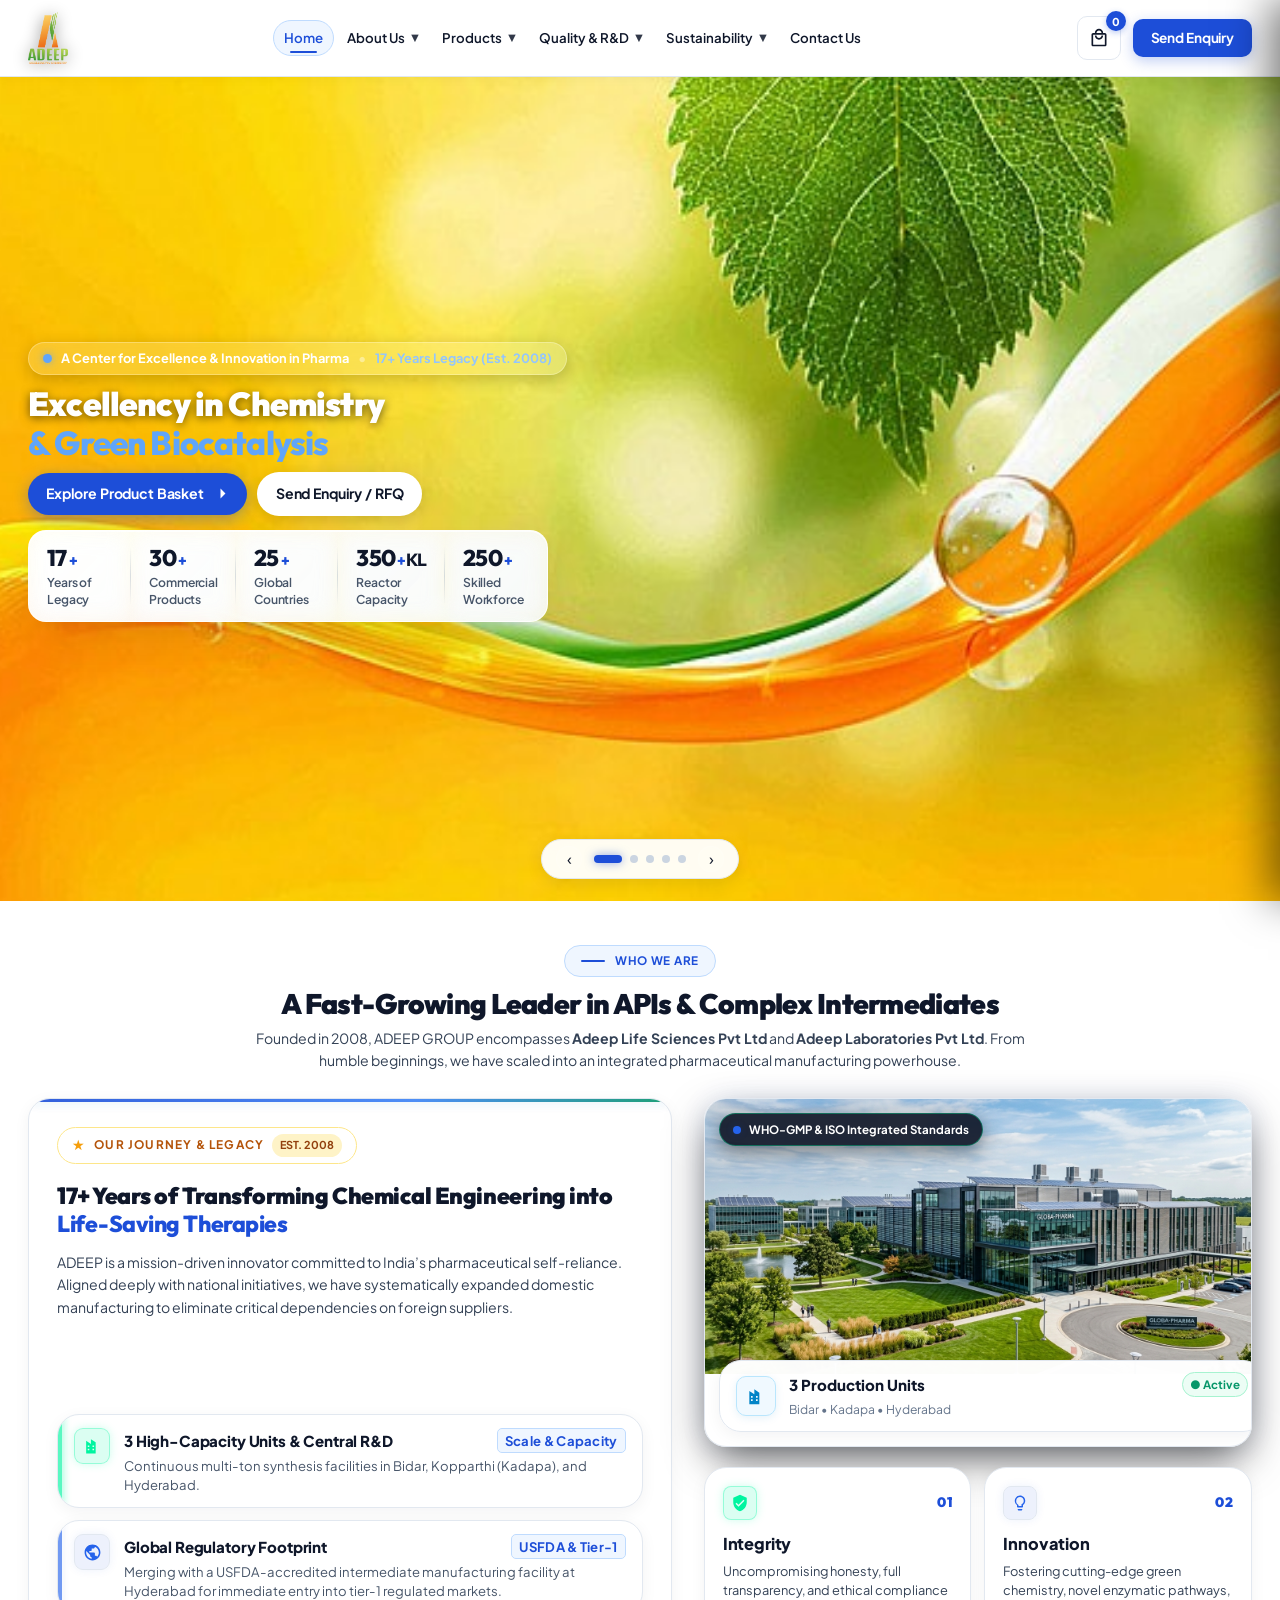
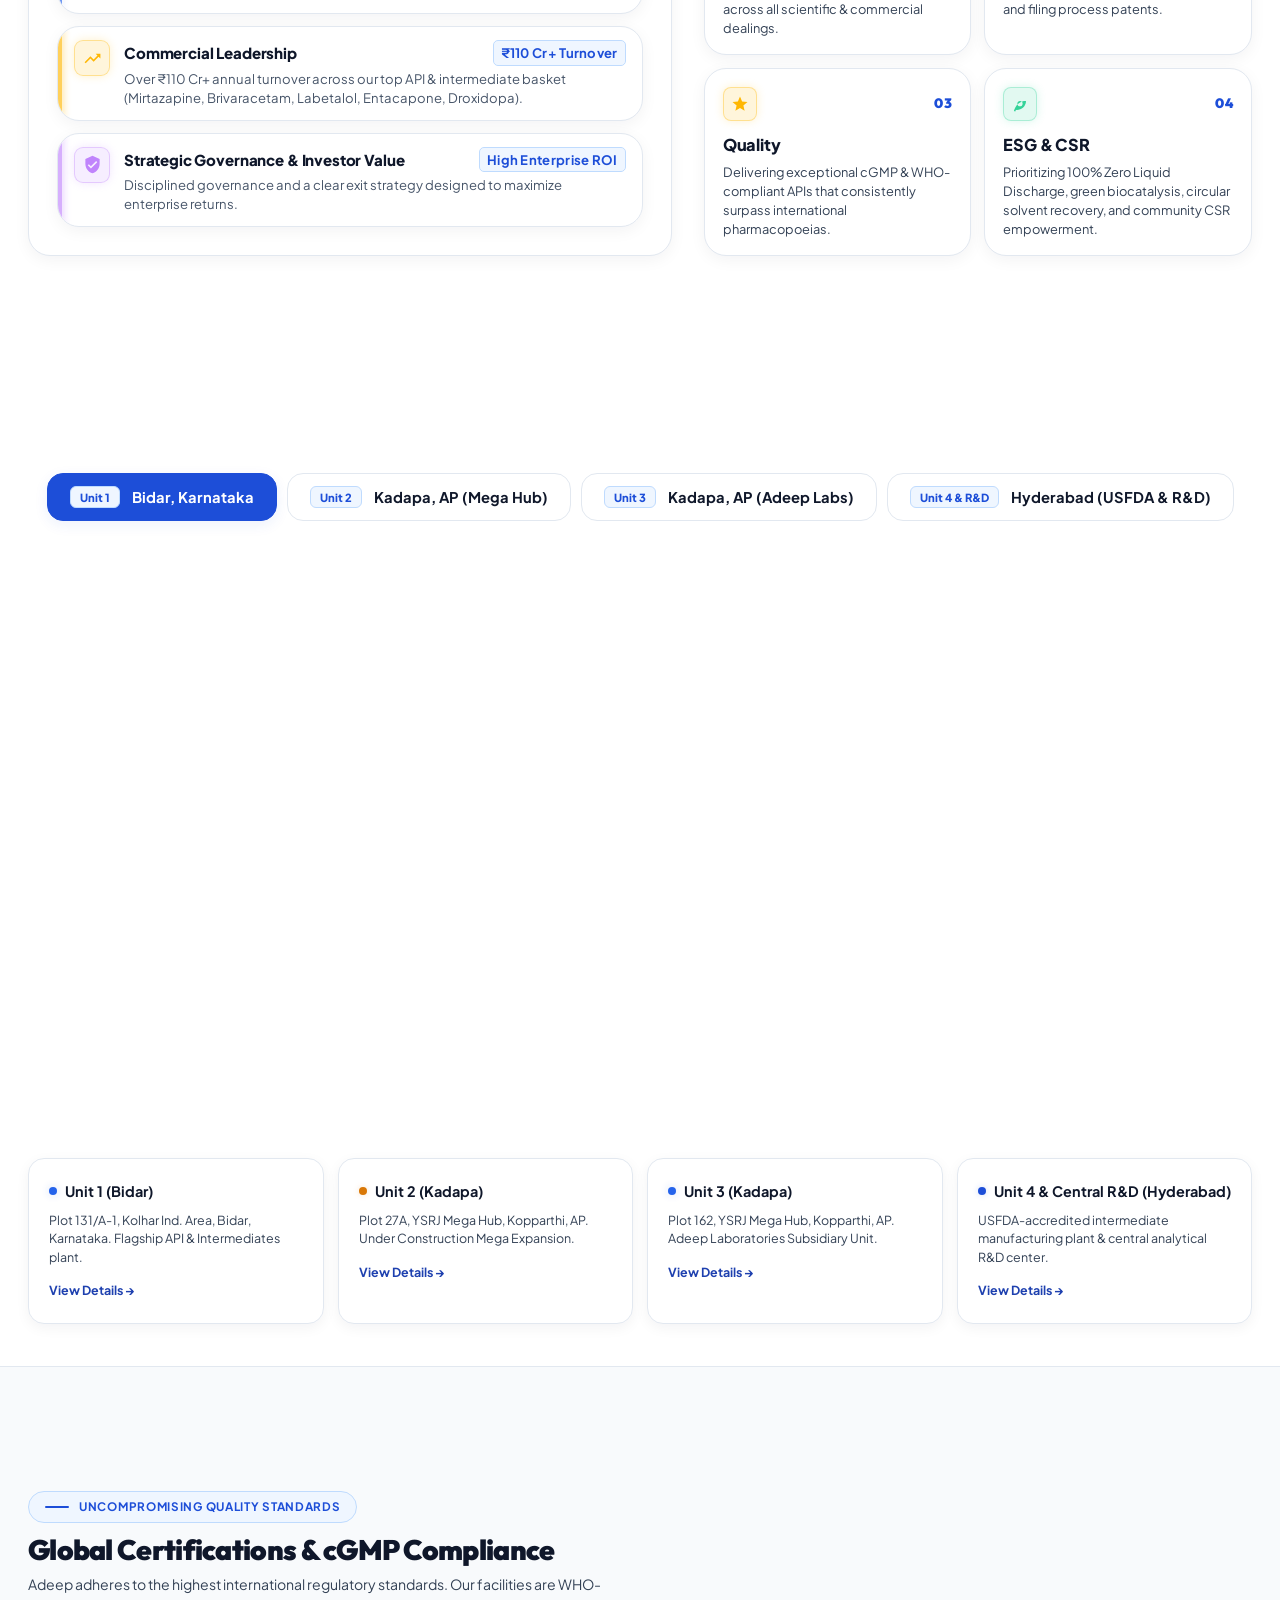
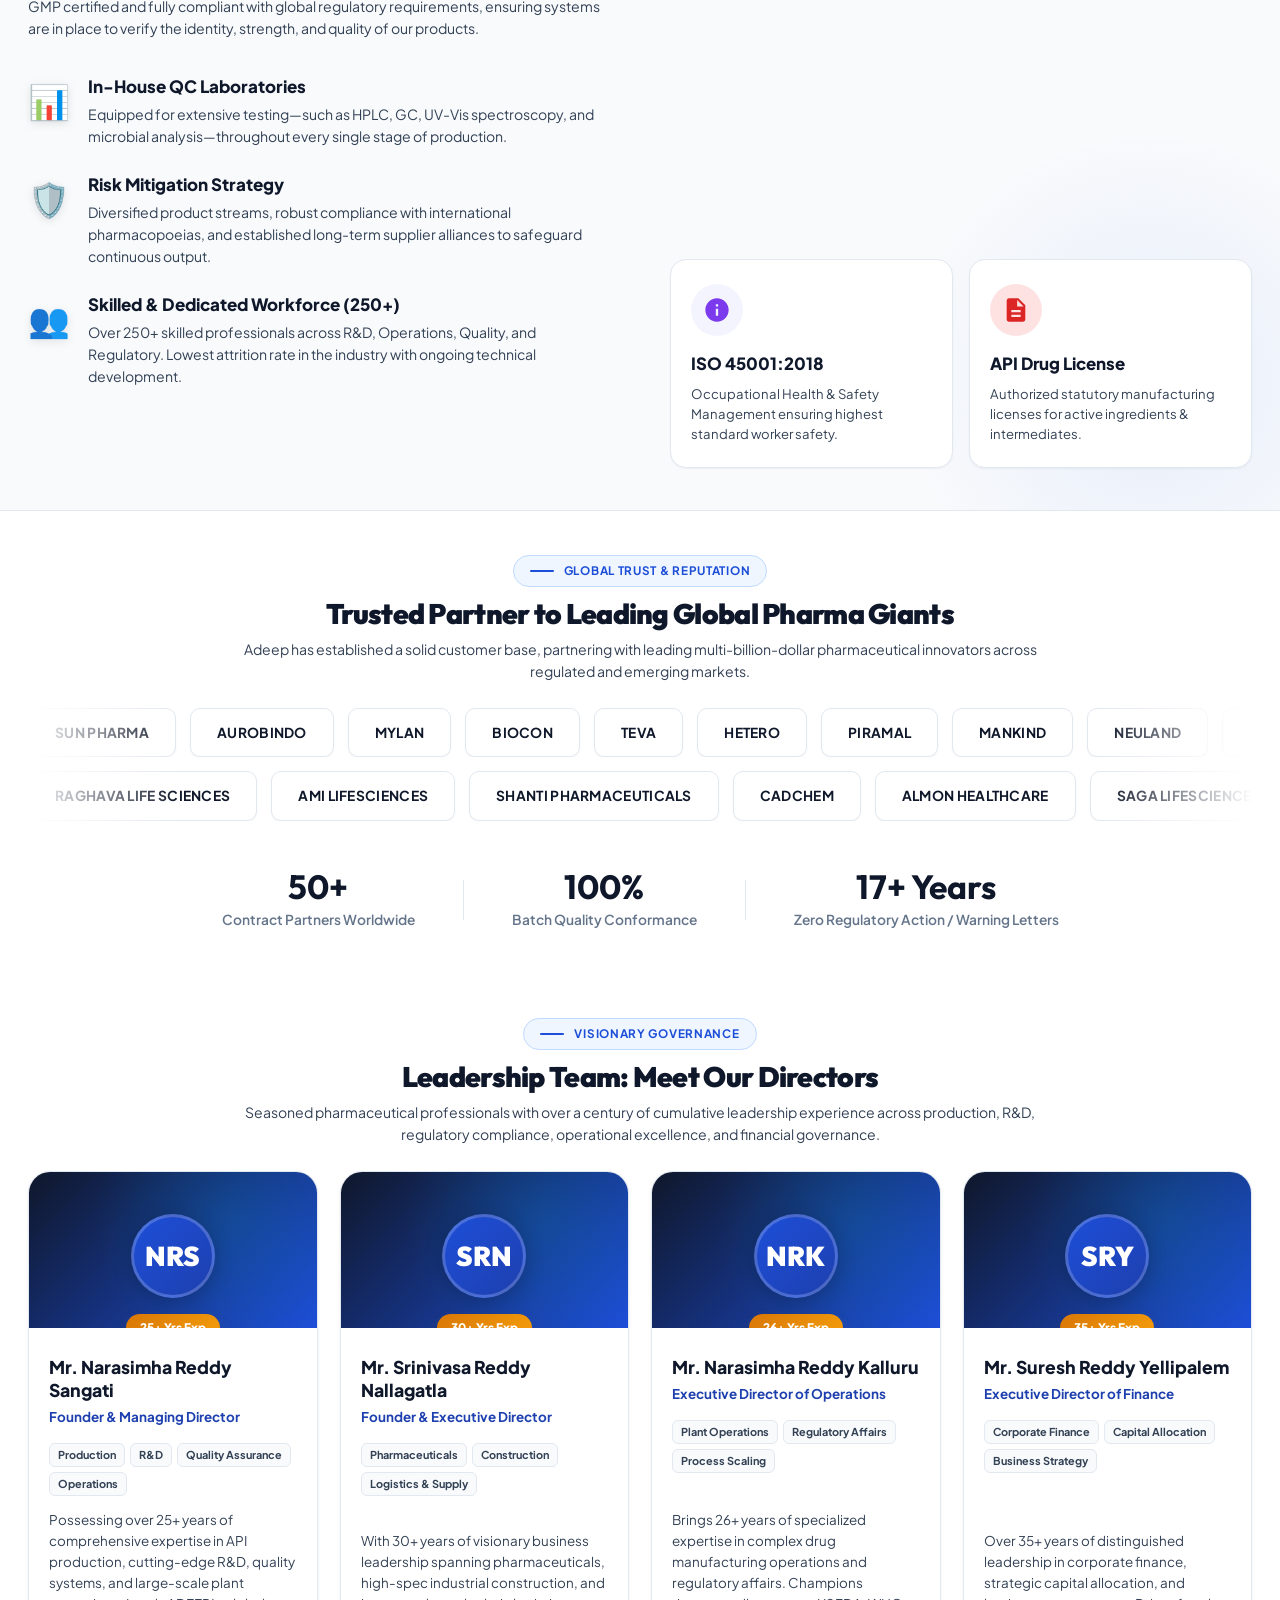
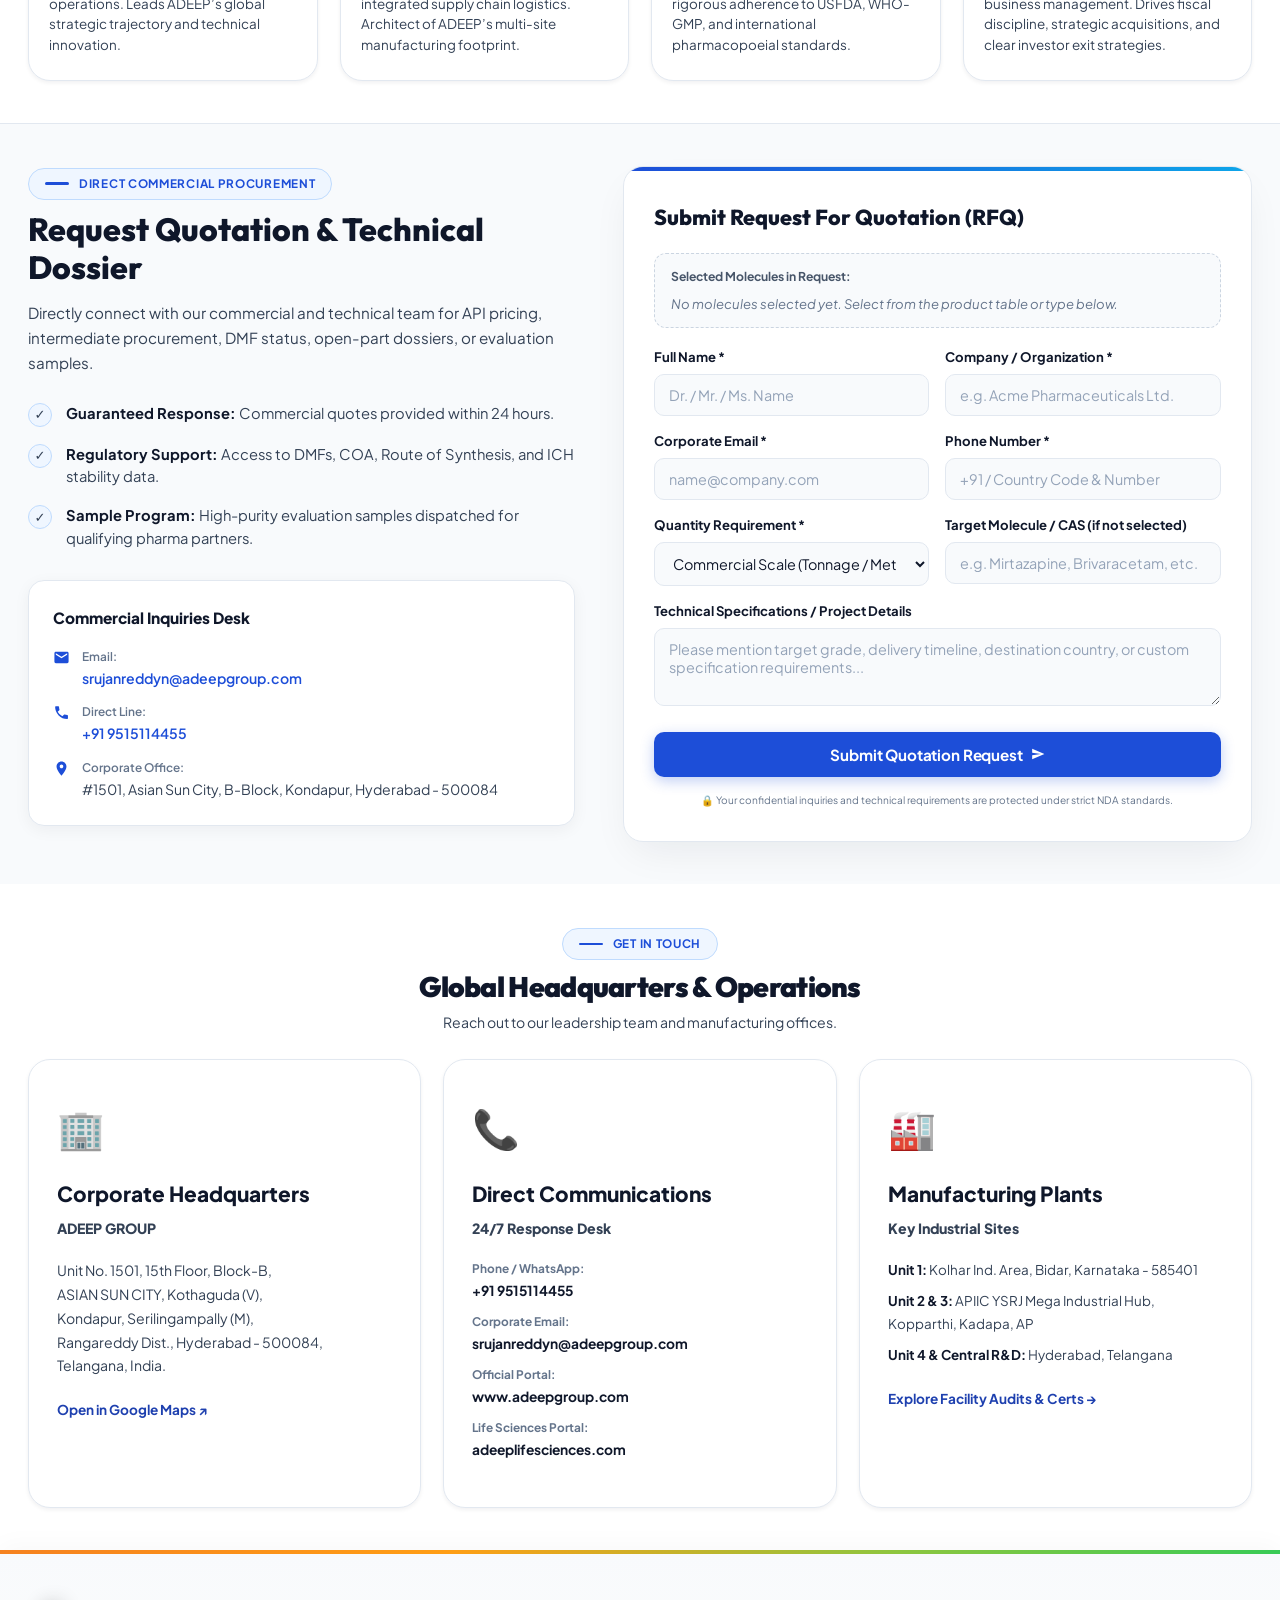
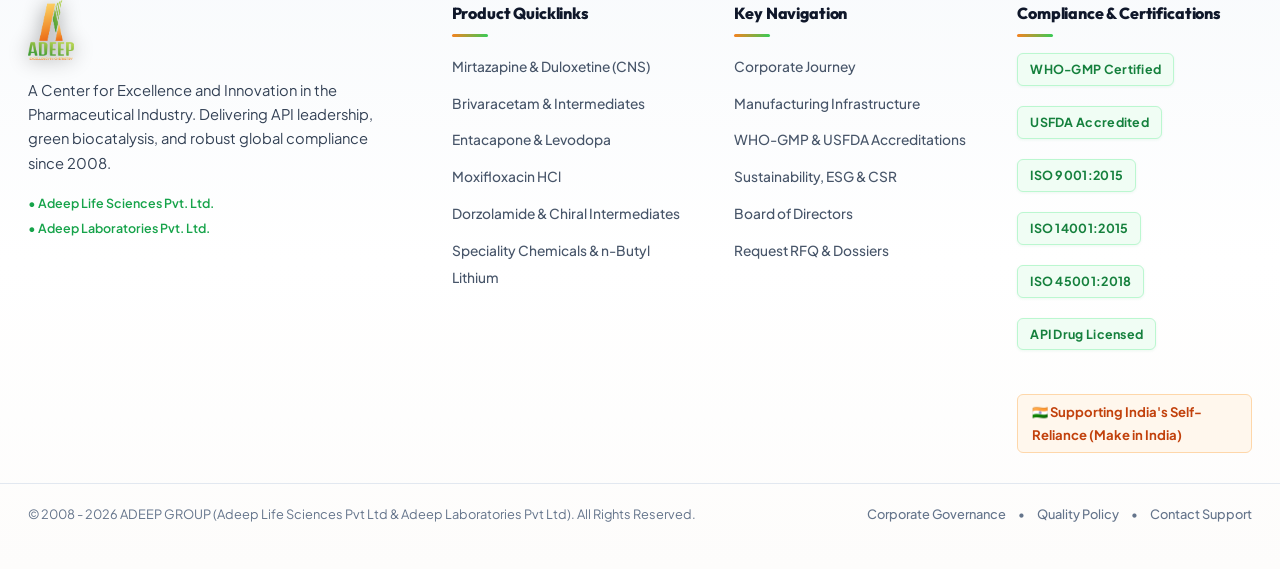
==== index.html @ bc4ac0b0 "updated" ====
<!DOCTYPE html>
<html lang="en" data-theme="adeep-signature">
<head>
  <meta charset="UTF-8" />
  <meta name="viewport" content="width=device-width, initial-scale=1.0" />
  <title>ADEEP GROUP | World-Class API & Intermediate Pharmaceutical Manufacturing</title>
  <meta name="description" content="ADEEP GROUP is a premier pharmaceutical manufacturer with a 17+ year legacy specializing in APIs, advanced intermediates, and green biocatalysis. USFDA & WHO-GMP compliant." />
  <meta name="keywords" content="ADEEP Group, Adeep Life Sciences, Adeep Laboratories, API manufacturing, Mirtazapine, Brivaracetam, biocatalysis, green chemistry, pharmaceutical manufacturer India" />
  <link rel="preconnect" href="https://fonts.googleapis.com">
  <link rel="preconnect" href="https://fonts.gstatic.com" crossorigin>
  <link href="https://fonts.googleapis.com/css2?family=Plus+Jakarta+Sans:wght@300;400;500;600;700;800&family=Outfit:wght@400;500;600;700;800;900&family=JetBrains+Mono:wght@400;500;600&display=swap" rel="stylesheet">
  <link rel="icon" type="image/png" href="assets/adeep_emblem.png" />
  <link rel="stylesheet" href="styles.css?v=34.0" />
  <meta http-equiv="Cache-Control" content="no-cache, no-store, must-revalidate" />
  <meta http-equiv="Pragma" content="no-cache" />
  <meta http-equiv="Expires" content="0" />
  <style id="splashInlineTheme">
/* ═══════════════════════════════════════════════════════════
   DEEP MIDNIGHT CINEMATIC SPLASH SCREEN (High-Contrast Luxury Glass)
   Rich Midnight Sapphire Backdrop · Holographic 3D Glowing Reactor · Luminous Neon Accents
═══════════════════════════════════════════════════════════ */
.site-splash-screen {
  position: fixed;
  inset: 0;
  z-index: 10000;
  display: flex;
  flex-direction: column;
  align-items: center;
  justify-content: center;
  background: radial-gradient(circle at 50% 35%, #0c1a36 0%, #070e1e 55%, #030712 100%) !important;
  overflow: hidden;
  user-select: none;
  transition: opacity 0.7s cubic-bezier(0.16, 1, 0.3, 1), transform 0.7s cubic-bezier(0.16, 1, 0.3, 1), filter 0.7s ease, visibility 0.7s;
  will-change: opacity, transform, filter;
}

.site-splash-screen.splash-hidden {
  opacity: 0 !important;
  visibility: hidden !important;
  transform: scale(1.08) !important;
  filter: blur(14px) !important;
  pointer-events: none !important;
}

/* Ambient Luminous Aurora Lights */
.splash-aurora-wrap {
  position: absolute;
  inset: 0;
  pointer-events: none;
  overflow: hidden;
  z-index: 1;
}

.splash-aurora {
  position: absolute;
  border-radius: 50%;
  filter: blur(100px);
  opacity: 0.65;
  animation: midnightAuroraBreath 9s ease-in-out infinite alternate;
}

.splash-aurora-1 {
  width: 620px; height: 620px;
  background: radial-gradient(circle, rgba(29, 78, 216, 0.45) 0%, rgba(56, 189, 248, 0.2) 50%, transparent 70%);
  top: -15%; left: -10%;
  animation-duration: 8s;
}

.splash-aurora-2 {
  width: 650px; height: 650px;
  background: radial-gradient(circle, rgba(16, 185, 129, 0.38) 0%, rgba(5, 150, 105, 0.15) 50%, transparent 70%);
  bottom: -20%; right: -10%;
  animation-duration: 10s;
}

.splash-aurora-3 {
  width: 460px; height: 460px;
  background: radial-gradient(circle, rgba(2, 132, 199, 0.35) 0%, transparent 70%);
  top: 35%; right: 10%;
  animation-duration: 7s;
}

.splash-radial-halo {
  position: absolute;
  top: 50%; left: 50%;
  width: 700px; height: 700px;
  transform: translate(-50%, -50%);
  background: radial-gradient(circle, rgba(56, 189, 248, 0.15) 0%, rgba(29, 78, 216, 0.08) 45%, transparent 70%);
  pointer-events: none;
}

@keyframes midnightAuroraBreath {
  0% { transform: scale(1) translate(0, 0); opacity: 0.55; }
  50% { transform: scale(1.15) translate(30px, -20px); opacity: 0.8; }
  100% { transform: scale(0.92) translate(-20px, 25px); opacity: 0.55; }
}

/* Central Luxury Dark Frosted Glass Capsule */
.splash-capsule-card {
  position: relative;
  z-index: 10;
  width: 90%;
  max-width: 490px;
  background: rgba(10, 20, 42, 0.88);
  backdrop-filter: blur(36px) saturate(200%);
  -webkit-backdrop-filter: blur(36px) saturate(200%);
  border: 1.5px solid rgba(56, 189, 248, 0.35);
  border-radius: 32px;
  padding: 42px 38px 34px;
  box-shadow: 
    0 35px 80px -15px rgba(0, 0, 0, 0.9),
    0 0 50px rgba(2, 132, 199, 0.3),
    inset 0 1px 0 rgba(255, 255, 255, 0.2);
  display: flex;
  flex-direction: column;
  align-items: center;
  text-align: center;
  animation: capsuleOpeningReveal 0.85s cubic-bezier(0.16, 1, 0.3, 1) both, capsuleFloat 5s ease-in-out 0.85s infinite alternate;
}

/* 3D Holographic Molecular Reactor Core */
.splash-reactor {
  position: relative;
  width: 176px;
  height: 176px;
  display: flex;
  align-items: center;
  justify-content: center;
  margin-bottom: 22px;
  perspective: 800px;
}

/* Luminous Expanding Sonar Ripple Waves */
.splash-sonar {
  position: absolute;
  border-radius: 50%;
  border: 1.5px solid rgba(56, 189, 248, 0.7);
  box-shadow: 0 0 15px rgba(56, 189, 248, 0.4);
  pointer-events: none;
  animation: sonarPulse 3s cubic-bezier(0, 0.2, 0.8, 1) infinite;
}

.sonar-1 { width: 90px; height: 90px; }
.sonar-2 { width: 90px; height: 90px; animation-delay: 1.5s; border-color: rgba(16, 185, 129, 0.6); box-shadow: 0 0 15px rgba(16, 185, 129, 0.35); }

@keyframes sonarPulse {
  0% { transform: scale(1); opacity: 0.9; }
  100% { transform: scale(2.2); opacity: 0; }
}

/* 3D Holographic Gyroscope Rings */
.splash-gyro {
  position: absolute;
  border-radius: 50%;
  pointer-events: none;
  transform-style: preserve-3d;
}

.splash-gyro-outer {
  width: 168px;
  height: 168px;
  border: 2px dashed #38bdf8;
  box-shadow: 0 0 20px rgba(56, 189, 248, 0.65), inset 0 0 12px rgba(56, 189, 248, 0.25);
  animation: gyroSpinX 14s linear infinite;
}

.splash-gyro-middle {
  width: 136px;
  height: 136px;
  border: 1.5px dotted #10b981;
  box-shadow: 0 0 18px rgba(16, 185, 129, 0.55);
  animation: gyroSpinY 9s linear infinite;
}

.splash-gyro-inner {
  width: 108px;
  height: 108px;
  border: 1.5px solid rgba(56, 189, 248, 0.5);
  box-shadow: 0 0 12px rgba(56, 189, 248, 0.4);
  animation: gyroSpinZ 6s linear infinite;
}

/* Glowing Atomic Electrons */
.splash-atom {
  position: absolute;
  border-radius: 50%;
}

.atom-cyan-1 {
  width: 9px; height: 9px;
  background: #38bdf8;
  box-shadow: 0 0 16px #38bdf8, 0 0 6px #ffffff;
  top: 8px; left: 50%;
  transform: translateX(-50%);
}

.atom-cyan-2 {
  width: 8px; height: 8px;
  background: #38bdf8;
  box-shadow: 0 0 14px #38bdf8;
  bottom: 8px; left: 50%;
  transform: translateX(-50%);
}

.atom-emerald-1 {
  width: 8px; height: 8px;
  background: #10b981;
  box-shadow: 0 0 16px #10b981, 0 0 6px #ffffff;
  top: 50%; right: 4px;
  transform: translateY(-50%);
}

.atom-emerald-2 {
  width: 7px; height: 7px;
  background: #10b981;
  box-shadow: 0 0 12px #10b981;
  top: 50%; left: 4px;
  transform: translateY(-50%);
}

/* Elevated Glowing White Logo Jewel Disc */
.splash-logo-card {
  position: relative;
  z-index: 10;
  width: 86px;
  height: 86px;
  background: #ffffff;
  border-radius: 50%;
  display: flex;
  align-items: center;
  justify-content: center;
  border: 2px solid rgba(255, 255, 255, 0.95);
  box-shadow: 
    0 0 35px rgba(56, 189, 248, 0.6),
    0 12px 30px rgba(0, 0, 0, 0.7),
    0 0 0 5px rgba(56, 189, 248, 0.2);
  padding: 12px;
  animation: logoPulse 4s ease-in-out infinite;
}

@keyframes logoPulse {
  0%, 100% { transform: scale(1); box-shadow: 0 0 35px rgba(56, 189, 248, 0.6), 0 12px 30px rgba(0, 0, 0, 0.7); }
  50% { transform: scale(1.05); box-shadow: 0 0 45px rgba(56, 189, 248, 0.8), 0 16px 36px rgba(0, 0, 0, 0.8); }
}

.splash-logo-img {
  max-width: 100%;
  max-height: 100%;
  object-fit: contain;
  filter: drop-shadow(0 2px 6px rgba(0,0,0,0.15));
}

.splash-disc-shine {
  position: absolute;
  top: 3px; left: 10px; right: 10px;
  height: 24px;
  background: linear-gradient(180deg, rgba(255, 255, 255, 0.9) 0%, transparent 100%);
  border-radius: 50% 50% 40% 40%;
  pointer-events: none;
}

/* Luminous Metallic Typography */
.splash-info {
  width: 100%;
  margin-bottom: 20px;
}

.splash-brand-title {
  font-family: var(--font-heading);
  font-size: 1.6rem;
  font-weight: 900;
  letter-spacing: -0.015em;
  background: linear-gradient(135deg, #ffffff 30%, #7dd3fc 60%, #38bdf8 100%);
  -webkit-background-clip: text;
  -webkit-text-fill-color: transparent;
  text-shadow: 0 0 30px rgba(56, 189, 248, 0.45);
  margin-bottom: 8px;
}

.splash-tag-pill {
  display: inline-flex;
  align-items: center;
  gap: 8px;
  background: rgba(2, 132, 199, 0.2);
  border: 1px solid rgba(56, 189, 248, 0.4);
  padding: 5px 15px;
  border-radius: 9999px;
  font-size: 0.68rem;
  font-weight: 800;
  letter-spacing: 0.08em;
  color: #7dd3fc;
  text-transform: uppercase;
  margin-bottom: 12px;
  box-shadow: 0 0 15px rgba(2, 132, 199, 0.25);
}

.splash-pill-pulse {
  width: 7px;
  height: 7px;
  border-radius: 50%;
  background: #10b981;
  box-shadow: 0 0 12px #10b981, 0 0 4px #ffffff;
  animation: pulseBeacon 1.8s infinite;
}

/* High-Tech Telemetry Box (Dark Terminal) */
.splash-telemetry-box {
  display: flex;
  align-items: center;
  justify-content: center;
  gap: 10px;
  background: rgba(4, 9, 22, 0.92);
  border: 1px solid rgba(56, 189, 248, 0.35);
  border-radius: 8px;
  padding: 8px 16px;
  margin: 0 auto;
  max-width: 460px;
  box-shadow: inset 0 1px 4px rgba(0, 0, 0, 0.6), 0 0 16px rgba(56, 189, 248, 0.12);
}

.telemetry-icon {
  font-size: 0.95rem;
  line-height: 1;
  filter: drop-shadow(0 0 6px rgba(56, 189, 248, 0.5));
}

#siteSplashScreen .splash-telemetry-text,
#siteSplashScreen p.splash-telemetry-text,
.splash-telemetry-text,
#splashTelemetryText {
  font-family: 'JetBrains Mono', 'Fira Code', 'Courier New', monospace !important;
  font-size: 0.82rem !important;
  font-weight: 600 !important;
  color: #38bdf8 !important;
  opacity: 1 !important;
  text-shadow: 0 0 12px rgba(56, 189, 248, 0.75), 0 0 2px rgba(255, 255, 255, 0.6) !important;
  letter-spacing: 0.02em !important;
  min-height: 20px !important;
  margin: 0 !important;
  white-space: nowrap !important;
  overflow: hidden !important;
  text-overflow: ellipsis !important;
}

/* Liquid Laser Progress Bar */
.splash-progress-wrapper {
  width: 100%;
  margin-top: 6px;
}

.splash-progress-track {
  width: 100%;
  height: 9px;
  background: rgba(15, 23, 42, 0.95);
  border: 1px solid rgba(56, 189, 248, 0.25);
  border-radius: 9999px;
  overflow: hidden;
  position: relative;
  box-shadow: inset 0 2px 4px rgba(0, 0, 0, 0.6);
  margin-bottom: 14px;
}

.splash-progress-bar {
  width: 0%;
  height: 100%;
  background: linear-gradient(90deg, #1d4ed8 0%, #0284c7 40%, #38bdf8 75%, #00f5a0 100%);
  border-radius: 9999px;
  box-shadow: 0 0 20px rgba(56, 189, 248, 0.85);
  transition: width 0.035s linear;
  position: relative;
}

.progress-head-beacon {
  position: absolute;
  top: 50%; right: -2px;
  width: 9px; height: 9px;
  transform: translateY(-50%);
  background: #ffffff;
  border-radius: 50%;
  box-shadow: 0 0 16px #00f5a0, 0 0 8px #ffffff;
}

.progress-stream-glow {
  position: absolute;
  inset: 0;
  background: linear-gradient(90deg, transparent 0%, rgba(255, 255, 255, 0.7) 50%, transparent 100%);
  background-size: 200% 100%;
  animation: streamGlow 1.4s linear infinite;
}

@keyframes streamGlow {
  0% { background-position: -200% 0; }
  100% { background-position: 200% 0; }
}

.splash-progress-meta {
  display: flex;
  align-items: center;
  justify-content: space-between;
  width: 100%;
}

.splash-meta-left {
  display: flex;
  align-items: center;
  gap: 10px;
}

.splash-percentage {
  font-family: 'JetBrains Mono', monospace;
  font-size: 0.88rem;
  font-weight: 800;
  color: #ffffff;
  text-shadow: 0 0 10px rgba(56, 189, 248, 0.5);
}

.splash-status-badge {
  display: inline-flex;
  align-items: center;
  gap: 6px;
  font-size: 0.72rem;
  font-weight: 600;
  color: #34d399;
  background: rgba(16, 185, 129, 0.16);
  border: 1px solid rgba(16, 185, 129, 0.4);
  padding: 3px 9px;
  border-radius: 6px;
}

.badge-live-dot {
  width: 6px; height: 6px;
  border-radius: 50%;
  background: #10b981;
  box-shadow: 0 0 8px #10b981;
  animation: pulseBeacon 1.5s infinite;
}

/* Styled Interactive Skip Button (Glass Pill) */
.splash-skip-btn {
  display: inline-flex !important;
  align-items: center !important;
  gap: 7px !important;
  padding: 6px 16px !important;
  background: rgba(255, 255, 255, 0.1) !important;
  border: 1px solid rgba(255, 255, 255, 0.25) !important;
  border-radius: 9999px !important;
  font-family: var(--font-sans) !important;
  font-size: 0.76rem !important;
  font-weight: 700 !important;
  color: #ffffff !important;
  cursor: pointer !important;
  box-shadow: 0 2px 10px rgba(0, 0, 0, 0.3) !important;
  transition: all 0.22s ease !important;
}

.splash-skip-btn:hover {
  background: rgba(56, 189, 248, 0.25) !important;
  border-color: #38bdf8 !important;
  color: #ffffff !important;
  transform: translateY(-2px) !important;
  box-shadow: 0 4px 18px rgba(56, 189, 248, 0.4) !important;
}

.splash-skip-btn:hover .skip-icon {
  transform: translateX(3px) !important;
}

.skip-icon {
  width: 14px !important;
  height: 14px !important;
  fill: none !important;
  stroke: currentColor !important;
  stroke-width: 2.2 !important;
  stroke-linecap: round !important;
  stroke-linejoin: round !important;
  transition: transform 0.2s ease !important;
}


/* ═══════════════════════════════════════════════════════════
   3D GYROSCOPIC REACTOR & MIDNIGHT SPLASH ANIMATION ENGINES
   ═══════════════════════════════════════════════════════════ */
@keyframes gyroSpinX {
  0% { transform: rotateX(68deg) rotateY(15deg) rotateZ(0deg); }
  100% { transform: rotateX(68deg) rotateY(15deg) rotateZ(360deg); }
}

@keyframes gyroSpinY {
  0% { transform: rotateX(-50deg) rotateY(65deg) rotateZ(0deg); }
  100% { transform: rotateX(-50deg) rotateY(65deg) rotateZ(-360deg); }
}

@keyframes gyroSpinZ {
  0% { transform: rotateX(35deg) rotateY(-45deg) rotateZ(0deg); }
  100% { transform: rotateX(35deg) rotateY(-45deg) rotateZ(360deg); }
}

@keyframes capsuleFloat {
  0% { transform: translateY(0); }
  50% { transform: translateY(-7px); }
  100% { transform: translateY(0); }
}

@keyframes pulseBeacon {
  0%, 100% { transform: scale(1); opacity: 1; filter: drop-shadow(0 0 6px #10b981); }
  50% { transform: scale(1.4); opacity: 0.75; filter: drop-shadow(0 0 14px #10b981); }
}

@keyframes brandShimmer {
  0% { filter: drop-shadow(0 0 12px rgba(56, 189, 248, 0.4)); }
  50% { filter: drop-shadow(0 0 26px rgba(56, 189, 248, 0.85)); }
  100% { filter: drop-shadow(0 0 12px rgba(56, 189, 248, 0.4)); }
}

  </style>
</head>
<body>
  <!-- ═══════════════════════════════════════════════════════════
       CLEAN EXECUTIVE MINIMALIST LOADING SCREEN (Splash Experience)
  ═══════════════════════════════════════════════════════════ -->
  <div id="siteSplashScreen" class="site-splash-screen" aria-label="Loading ADEEP Group Portal">
    <!-- Soft Breathing Ambient Sapphire & Emerald Glow (Clean Executive Minimalist) -->
    <div class="splash-aurora-wrap">
      <div class="splash-aurora splash-aurora-1"></div>
      <div class="splash-aurora splash-aurora-2"></div>
      <div class="splash-aurora splash-aurora-3"></div>
      <div class="splash-radial-halo"></div>
    </div>

    <!-- Central Bio-Pharmaceutical Clean Glass Capsule -->
    <div class="splash-capsule-card" id="splashCapsule">
      <!-- 3D Gyroscopic Molecular Reactor Core -->
      <div class="splash-reactor">
        <div class="splash-sonar sonar-1"></div>
        <div class="splash-sonar sonar-2"></div>

        <div class="splash-gyro splash-gyro-outer">
          <div class="splash-atom atom-cyan-1"></div>
          <div class="splash-atom atom-cyan-2"></div>
        </div>
        <div class="splash-gyro splash-gyro-middle">
          <div class="splash-atom atom-emerald-1"></div>
          <div class="splash-atom atom-emerald-2"></div>
        </div>
        <div class="splash-gyro splash-gyro-inner"></div>

        <!-- Pure White Logo Disc -->
        <div class="splash-logo-card">
          <img src="assets/adeep_logo.png" alt="ADEEP GROUP" class="splash-logo-img" />
          <div class="splash-disc-shine"></div>
        </div>
      </div>

      <!-- Brand Title & Tag -->
      <div class="splash-info">
        <h2 class="splash-brand-title">ADEEP GROUP</h2>
        <div class="splash-tag-pill">
          <span class="splash-pill-pulse"></span>
          <span>EXCELLENCY IN CHEMISTRY &amp; GREEN BIOCATALYSIS</span>
        </div>
        <div class="splash-telemetry-box">
          <span class="telemetry-icon">⚗️</span>
          <div class="splash-telemetry-text" id="splashTelemetryText" style="color: #38bdf8 !important; text-shadow: 0 0 12px rgba(56, 189, 248, 0.7) !important;">Calibrating continuous enzymatic flow reactors...</div>
        </div>
      </div>

      <!-- Liquid Energy Progress Bar -->
      <div class="splash-progress-wrapper">
        <div class="splash-progress-track">
          <div class="splash-progress-bar" id="splashProgressBar">
            <div class="progress-head-beacon"></div>
            <div class="progress-stream-glow"></div>
          </div>
        </div>
        <div class="splash-progress-meta">
          <div class="splash-meta-left">
            <span class="splash-percentage" id="splashPercentage">0%</span>
            <span class="splash-status-badge">
              <span class="badge-live-dot"></span>
              <span id="splashStatusBadgeText">Enzymes Active</span>
            </span>
          </div>
          <button class="splash-skip-btn" id="splashSkipBtn" type="button" aria-label="Skip introduction">
            <span>Skip Intro</span>
            <svg viewBox="0 0 24 24" class="skip-icon"><path d="M5 12h14M12 5l7 7-7 7"/></svg>
          </button>
        </div>
      </div>
    </div>

    <!-- Clean Executive Loading Engine -->
    <script>
      (function() {
        if (window.__splashInitialized) return;
        window.__splashInitialized = true;

        var finished = false;
        var progress = 0;
        var msgIdx = 0;
        var isPaused = new URLSearchParams(window.location.search).has('pauseSplash');

        const splash = document.getElementById('siteSplashScreen');
        if (!splash) return;
        const bar = document.getElementById('splashProgressBar');
        const pct = document.getElementById('splashPercentage');
        const text = document.getElementById('splashTelemetryText');
        const badgeText = document.getElementById('splashStatusBadgeText');
        const skipBtn = document.getElementById('splashSkipBtn');

        function finishSplash() {
          if (finished) return;
          finished = true;
          splash.classList.add('splash-hidden');
          document.body.classList.add('site-loaded');
          window.dispatchEvent(new CustomEvent('splashComplete'));
          if (typeof window.startHeroSlider === 'function') {
            window.startHeroSlider();
          }
          setTimeout(() => {
            splash.style.display = 'none';
          }, 600);
        }

        if (skipBtn) {
          skipBtn.addEventListener('click', finishSplash);
        }

        const telemetryMessages = [
          { msg: 'Initiating continuous enzymatic biocatalysis flow...', badge: 'Enzymes Active' },
          { msg: 'Calibrating multi-ton cGMP synthesis reactors...', badge: 'Reactors 100%' },
          { msg: 'Resolving enantiomeric purity (> 99.8% ee)...', badge: 'High Purity' },
          { msg: 'Validating USFDA & WHO-GMP quality parameters...', badge: 'GMP Verified' },
          { msg: 'Systems operational • Welcome to ADEEP Group', badge: 'Online' }
        ];

        // Telemetry message transition (600ms per status)
        const textTimer = setInterval(() => {
          if (finished) { clearInterval(textTimer); return; }
          if (isPaused) {
            if (text) {
              text.textContent = 'Resolving enantiomeric purity (> 99.8% ee)...';
              text.style.opacity = '1';
            }
            return;
          }
          msgIdx = (msgIdx + 1) % telemetryMessages.length;
          const cur = telemetryMessages[msgIdx];
          if (text) {
            text.textContent = cur.msg;
            if (badgeText) badgeText.textContent = cur.badge;
            text.style.opacity = '1';
          }
        }, 600);

        // Fast & smooth progress flow (0% -> 100% in ~2.0s)
        const progressTimer = setInterval(() => {
          if (finished) { clearInterval(progressTimer); return; }
          if (isPaused) {
            progress = 68;
            if (bar) bar.style.width = '68%';
            if (pct) pct.textContent = '68%';
            if (text) {
              text.textContent = 'Resolving enantiomeric purity (> 99.8% ee)...';
              text.style.opacity = '1';
            }
            return;
          }
          progress += 2.2;
          if (progress >= 100) {
            progress = 100;
            clearInterval(progressTimer);
            clearInterval(textTimer);
            if (bar) bar.style.width = '100%';
            if (pct) pct.textContent = '100%';
            if (text) text.textContent = 'Systems operational • Welcome to ADEEP Group';
            if (badgeText) badgeText.textContent = 'Portal Ready';
            setTimeout(finishSplash, 240);
          } else {
            if (bar) bar.style.width = progress + '%';
            if (pct) pct.textContent = Math.floor(progress) + '%';
          }
        }, 26);
      })();
    </script>
  </div>
  <!-- Animated Molecule Particle Canvas -->
  <canvas id="particleCanvas"></canvas>


  <!-- Main Navigation -->
  <header class="site-header" id="mainHeader">
    <div class="container header-container">
      <a href="index.html" class="brand-logo" aria-label="ADEEP GROUP Homepage">
        <img src="assets/adeep_logo.png" alt="ADEEP GROUP - Excellency in Chemistry" class="logo-img" />
      </a>

            <nav class="nav-menu" id="navMenu">
        <a href="index.html" class="nav-link active">Home</a>

        <div class="nav-item-dropdown">
          <a href="about.html" class="nav-link nav-dropdown-toggle">
            About Us <span class="dropdown-chevron">▼</span>
          </a>
          <div class="nav-dropdown-menu">
            <a href="about.html" class="dropdown-item">About ADEEP Group</a>
            <a href="leadership.html" class="dropdown-item">Leadership &amp; Board</a>
            <a href="facilities.html" class="dropdown-item">Manufacturing Facilities</a>
            <a href="careers.html" class="dropdown-item">Careers &amp; Culture</a>
            <a href="news.html" class="dropdown-item">News &amp; Events</a>
          </div>
        </div>

        <div class="nav-item-dropdown">
          <a href="products.html" class="nav-link nav-dropdown-toggle">
            Products <span class="dropdown-chevron">▼</span>
          </a>
          <div class="nav-dropdown-menu">
            <a href="products.html" class="dropdown-item">All Products</a>
            <a href="products.html?category=commercial-api" class="dropdown-item">APIs (Active Ingredients)</a>
            <a href="products.html?category=intermediate" class="dropdown-item">Advanced Intermediates</a>
            <a href="products.html?category=custom-synthesis" class="dropdown-item">Custom Synthesis &amp; CDMO</a>
            <a href="products.html?category=pipeline-api" class="dropdown-item">R&amp;D Pipeline</a>
          </div>
        </div>

        <div class="nav-item-dropdown">
          <a href="quality.html" class="nav-link nav-dropdown-toggle">
            Quality &amp; R&amp;D <span class="dropdown-chevron">▼</span>
          </a>
          <div class="nav-dropdown-menu">
            <a href="quality.html" class="dropdown-item">Quality &amp; Regulatory Assurance</a>
            <a href="rnd.html" class="dropdown-item">R&amp;D &amp; Green Biocatalysis</a>
            <a href="downloads.html" class="dropdown-item">Certificates &amp; DMF Downloads</a>
            <a href="partners.html" class="dropdown-item">Global CDMO &amp; Partnerships</a>
          </div>
        </div>

        <div class="nav-item-dropdown">
          <a href="sustainability.html" class="nav-link nav-dropdown-toggle">
            Sustainability <span class="dropdown-chevron">▼</span>
          </a>
          <div class="nav-dropdown-menu">
            <a href="sustainability.html" class="dropdown-item">Sustainability &amp; ESG Overview</a>
            <a href="csr.html" class="dropdown-item">CSR &amp; Community Empowerment</a>
            <a href="hsg.html" class="dropdown-item">Health, Safety &amp; Governance (HSG)</a>
          </div>
        </div>

        <a href="contact.html" class="nav-link">Contact Us</a>
      </nav>

      <div class="header-actions">
        <button class="cart-btn" id="cartOpenBtn" title="Inquiry Basket">
          <svg viewBox="0 0 24 24"><path d="M19 6h-2c0-2.76-2.24-5-5-5S7 3.24 7 6H5c-1.1 0-2 .9-2 2v12c0 1.1.9 2 2 2h14c1.1 0 2-.9 2-2V8c0-1.1-.9-2-2-2zm-7-3c1.66 0 3 1.34 3 3H9c0-1.66 1.34-3 3-3zm7 17H5V8h14v12zm-7-8c-1.66 0-3-1.34-3-3H7c0 2.76 2.24 5 5 5s5-2.24 5-5h-2c0 1.66-1.34 3-3 3z"/></svg>
          <span class="cart-count" id="cartCount">0</span>
        </button>
        <a href="#inquiry" class="btn btn-primary btn-sm header-cta">Send Enquiry</a>
        <button class="mobile-toggle" id="mobileToggle" aria-label="Toggle Navigation">
          <span></span><span></span><span></span>
        </button>
      </div>
    </div>
  </header>

  <!-- Hero Section -->
  <section class="hero-section" id="hero">
    <!-- 5-Image Background Slider (Quest Pharma UI/UX) -->
    <div class="hero-bg-slider" id="heroBgSlider">
      <div class="hero-slide active" data-index="0">
        <img src="assets/hero_cinematic.jpg" alt="ADEEP Excellency in Chemistry & Innovation" class="hero-slide-img" />
      </div>
      <div class="hero-slide" data-index="1">
        <img src="assets/plant_facility.jpg" alt="ADEEP World-Class API Manufacturing Facility" class="hero-slide-img" />
      </div>
      <div class="hero-slide" data-index="2">
        <img src="assets/hero_lab.jpg" alt="ADEEP High-Tech Analytical Quality Labs" class="hero-slide-img" />
      </div>
      <div class="hero-slide" data-index="3">
        <img src="assets/biocatalysis.jpg" alt="ADEEP Advanced Biocatalysis & Enzyme Engineering" class="hero-slide-img" />
      </div>
      <div class="hero-slide" data-index="4">
        <img src="assets/hero_pharma_clean.jpg" alt="ADEEP cGMP & WHO-GMP Compliant Manufacturing" class="hero-slide-img" />
      </div>
      <div class="hero-overlay"></div>
    </div>

    <div class="container hero-container">
      <div class="hero-content">
        <div class="hero-badge-pill">
          <span class="pill-dot"></span>
          <span>A Center for Excellence &amp; Innovation in Pharma</span>
          <span class="pill-sep">•</span>
          <span class="pill-highlight">17+ Years Legacy (Est. 2008)</span>
        </div>

        <h1 class="hero-title">
          Excellency in Chemistry <br />
          <span class="text-gradient">&amp; Green Biocatalysis</span>
        </h1>

        <div class="hero-cta-group">
          <a href="products.html" class="btn btn-primary">
            <span>Explore Product Basket</span>
            <svg viewBox="0 0 24 24" class="icon-arrow"><path d="M5 12h14M12 5l7 7-7 7"/></svg>
          </a>
          <a href="#inquiry" class="btn btn-accent">Send Enquiry / RFQ</a>
        </div>

        <!-- Trust Metrics Bar: Years, Products, Countries, Capacity -->
        <div class="hero-metrics-strip">
          <div class="metric-card">
            <div class="metric-value"><span class="counter" data-target="17">17</span><span class="metric-suffix">+</span></div>
            <div class="metric-label">Years of Legacy</div>
            <div class="metric-sub">Founded in 2008</div>
          </div>
          <div class="metric-card">
            <div class="metric-value"><span class="counter" data-target="30">30</span><span class="metric-suffix">+</span></div>
            <div class="metric-label">Commercial Products</div>
            <div class="metric-sub">APIs &amp; Key Intermediates</div>
          </div>
          <div class="metric-card">
            <div class="metric-value"><span class="counter" data-target="25">25</span><span class="metric-suffix">+</span></div>
            <div class="metric-label">Global Countries</div>
            <div class="metric-sub">US, EU &amp; Emerging Markets</div>
          </div>
          <div class="metric-card">
            <div class="metric-value"><span class="counter" data-target="350">350</span><span class="metric-suffix">+</span><span style="font-size: 1.1rem; font-weight:700;"> KL</span></div>
            <div class="metric-label">Reactor Capacity</div>
            <div class="metric-sub">Expanding to 600+ KL</div>
          </div>
          <div class="metric-card">
            <div class="metric-value"><span class="counter" data-target="250">250</span><span class="metric-suffix">+</span></div>
            <div class="metric-label">Skilled Workforce</div>
            <div class="metric-sub">Lowest Industry Attrition</div>
          </div>
        </div>
      </div>
    </div>

    <!-- Hero Slider Dots / Navigation (Quest Pharma Style) -->
    <div class="hero-slider-nav">
      <button class="hero-slider-arrow prev" id="heroPrevBtn" aria-label="Previous Slide">‹</button>
      <div class="hero-slider-dots" id="heroSliderDots">
        <button class="hero-dot active" data-slide="0" aria-label="Slide 1"></button>
        <button class="hero-dot" data-slide="1" aria-label="Slide 2"></button>
        <button class="hero-dot" data-slide="2" aria-label="Slide 3"></button>
        <button class="hero-dot" data-slide="3" aria-label="Slide 4"></button>
        <button class="hero-dot" data-slide="4" aria-label="Slide 5"></button>
      </div>
      <button class="hero-slider-arrow next" id="heroNextBtn" aria-label="Next Slide">›</button>
    </div>
  </section>


  <!-- About ADEEP Group -->
  <section class="section about-section" id="about">
    <div class="container">
      <div class="section-header-centered">
        <span class="section-tag">WHO WE ARE</span>
        <h2 class="section-title">A Fast-Growing Leader in APIs &amp; Complex Intermediates</h2>
        <p class="section-desc">
          Founded in 2008, ADEEP GROUP encompasses <strong>Adeep Life Sciences Pvt Ltd</strong> and <strong>Adeep Laboratories Pvt Ltd</strong>. From humble beginnings, we have scaled into an integrated pharmaceutical manufacturing powerhouse.
        </p>
      </div>

      <div class="about-grid">
        <div class="about-card-primary">
          <div class="card-badge">
            <span class="badge-star">★</span>
            <span>Our Journey &amp; Legacy</span>
            <span class="badge-pill-sub">Est. 2008</span>
          </div>
          <h3>17+ Years of Transforming Chemical Engineering into <span class="text-gradient">Life-Saving Therapies</span></h3>
          <p class="about-lead">
            ADEEP is a mission-driven innovator committed to India’s pharmaceutical self-reliance. Aligned deeply with national initiatives, we have systematically expanded domestic manufacturing to eliminate critical dependencies on foreign suppliers.
          </p>
          <div class="journey-highlights">
            <div class="jh-item jh-item-emerald">
              <div class="jh-icon-wrap">
                <svg viewBox="0 0 24 24" class="jh-svg"><path d="M4 22V6l6 4V4l6 4v14H4zm8-4h2v-2h-2v2zm0-4h2v-2h-2v2zm-6 4h2v-2H6v2zm0-4h2v-2H6v2z"/></svg>
              </div>
              <div class="jh-content">
                <div class="jh-title-row">
                  <strong>3 High-Capacity Units &amp; Central R&amp;D</strong>
                  <span class="jh-tag">Scale &amp; Capacity</span>
                </div>
                <span>Continuous multi-ton synthesis facilities in Bidar, Kopparthi (Kadapa), and Hyderabad.</span>
              </div>
            </div>

            <div class="jh-item jh-item-cyan">
              <div class="jh-icon-wrap">
                <svg viewBox="0 0 24 24" class="jh-svg"><path d="M12 2C6.48 2 2 6.48 2 12s4.48 10 10 10 10-4.48 10-10S17.52 2 12 2zm-1 17.93c-3.95-.49-7-3.85-7-7.93 0-.62.08-1.21.21-1.79L9 15v1c0 1.1.9 2 2 2v1.93zm6.9-2.54c-.26-.81-1-1.39-1.9-1.39h-1v-3c0-.55-.45-1-1-1H8v-2h2c.55 0 1-.45 1-1V7h2c1.1 0 2-.9 2-2v-.41c2.93 1.19 5 4.06 5 7.41 0 2.08-.8 3.97-2.1 5.39z"/></svg>
              </div>
              <div class="jh-content">
                <div class="jh-title-row">
                  <strong>Global Regulatory Footprint</strong>
                  <span class="jh-tag">USFDA &amp; Tier-1</span>
                </div>
                <span>Merging with a USFDA-accredited intermediate manufacturing facility at Hyderabad for immediate entry into tier-1 regulated markets.</span>
              </div>
            </div>

            <div class="jh-item jh-item-gold">
              <div class="jh-icon-wrap">
                <svg viewBox="0 0 24 24" class="jh-svg"><path d="M16 6l2.29 2.29-4.88 4.88-4-4L2 16.59 3.41 18l6-6 4 4 6.3-6.29L22 12V6z"/></svg>
              </div>
              <div class="jh-content">
                <div class="jh-title-row">
                  <strong>Commercial Leadership</strong>
                  <span class="jh-tag">₹110 Cr+ Turnover</span>
                </div>
                <span>Over ₹110 Cr+ annual turnover across our top API &amp; intermediate basket (Mirtazapine, Brivaracetam, Labetalol, Entacapone, Droxidopa).</span>
              </div>
            </div>

            <div class="jh-item jh-item-violet">
              <div class="jh-icon-wrap">
                <svg viewBox="0 0 24 24" class="jh-svg"><path d="M12 1L3 5v6c0 5.55 3.84 10.74 9 12 5.16-1.26 9-6.45 9-12V5l-9-4zm-2 16l-4-4 1.41-1.41L10 14.17l6.59-6.59L18 9l-8 8z"/></svg>
              </div>
              <div class="jh-content">
                <div class="jh-title-row">
                  <strong>Strategic Governance &amp; Investor Value</strong>
                  <span class="jh-tag">High Enterprise ROI</span>
                </div>
                <span>Disciplined governance and a clear exit strategy designed to maximize enterprise returns.</span>
              </div>
            </div>
          </div>
        </div>

        <div class="about-visual-col">
          <div class="visual-image-wrapper">
            <img src="assets/plant_facility.jpg" alt="ADEEP Pharmaceutical Industrial Campus" class="about-feature-img" />
            <div class="facility-image-top-badge">
              <span class="pulse-emerald-dot"></span>
              <span>WHO-GMP &amp; ISO Integrated Standards</span>
            </div>
            <div class="facility-float-badge">
              <div class="ffb-icon-glow">
                <svg viewBox="0 0 24 24" class="ffb-svg"><path d="M4 22V6l6 4V4l6 4v14H4zm8-4h2v-2h-2v2zm0-4h2v-2h-2v2zm-6 4h2v-2H6v2zm0-4h2v-2H6v2z"/></svg>
              </div>
              <div class="ffb-text">
                <div class="ffb-title">
                  <span>3 Production Units</span>
                  <span class="ffb-dot-live">● Active</span>
                </div>
                <div class="ffb-desc">Bidar • Kadapa • Hyderabad</div>
              </div>
            </div>
          </div>

          <!-- Core Values 2x2 Grid -->
          <div class="values-grid">
            <div class="value-box val-box-integrity">
              <div class="val-header">
                <div class="val-icon-wrap">
                  <svg viewBox="0 0 24 24"><path d="M12 1L3 5v6c0 5.55 3.84 10.74 9 12 5.16-1.26 9-6.45 9-12V5l-9-4zm-2 16l-4-4 1.41-1.41L10 14.17l6.59-6.59L18 9l-8 8z"/></svg>
                </div>
                <span class="val-num">01</span>
              </div>
              <h4>Integrity</h4>
              <p>Uncompromising honesty, full transparency, and ethical compliance across all scientific &amp; commercial dealings.</p>
            </div>

            <div class="value-box val-box-innovation">
              <div class="val-header">
                <div class="val-icon-wrap">
                  <svg viewBox="0 0 24 24"><path d="M9 21c0 .55.45 1 1 1h4c.55 0 1-.45 1-1v-1H9v1zm3-19C8.14 2 5 5.14 5 9c0 2.38 1.19 4.47 3 5.74V17c0 .55.45 1 1 1h6c.55 0 1-.45 1-1v-2.26c1.81-1.27 3-3.36 3-5.74 0-3.86-3.14-7-7-7zm2.85 11.1l-.85.6V16h-4v-1.3l-.85-.6A5.006 5.006 0 017 9c0-2.76 2.24-5 5-5s5 2.24 5 5c0 1.95-.9 3.69-2.15 4.1z"/></svg>
                </div>
                <span class="val-num">02</span>
              </div>
              <h4>Innovation</h4>
              <p>Fostering cutting-edge green chemistry, novel enzymatic pathways, and filing process patents.</p>
            </div>

            <div class="value-box val-box-quality">
              <div class="val-header">
                <div class="val-icon-wrap">
                  <svg viewBox="0 0 24 24"><path d="M12 17.27L18.18 21l-1.64-7.03L22 9.24l-7.19-.61L12 2 9.19 8.63 2 9.24l5.46 4.73L5.82 21z"/></svg>
                </div>
                <span class="val-num">03</span>
              </div>
              <h4>Quality</h4>
              <p>Delivering exceptional cGMP &amp; WHO-compliant APIs that consistently surpass international pharmacopoeias.</p>
            </div>

            <div class="value-box val-box-sustainability">
              <div class="val-header">
                <div class="val-icon-wrap">
                  <svg viewBox="0 0 24 24"><path d="M17 8C8 10 5.9 16.17 3.82 21.34l1.89.66.95-2.3c.48.17.98.3 1.34.3 6 0 12-5 12-12zm-5 7c-2 0-3.5-1.5-3.5-3.5S10 8 12 8s3.5 1.5 3.5 3.5S14 15 12 15z"/></svg>
                </div>
                <span class="val-num">04</span>
              </div>
              <h4>ESG &amp; CSR</h4>
              <p>Prioritizing 100% Zero Liquid Discharge, green biocatalysis, circular solvent recovery, and community CSR empowerment.</p>
            </div>
          </div>
        </div>
      </div>
    </div>
  </section>

  <!-- State-of-the-Art Manufacturing & Facilities -->
  <section class="section facilities-section" id="facilities">
    <div class="container">
      <div class="section-header-centered">
        <span class="section-tag">GLOBAL INFRASTRUCTURE</span>
        <h2 class="section-title">Strategic Manufacturing Facilities &amp; R&amp;D Hub</h2>
        <p class="section-desc">
          Strategically located across premier pharmaceutical industrial corridors in Karnataka, Andhra Pradesh, and Telangana.
        </p>
      </div>

      <!-- Facility Nav Tabs -->
      <div class="facility-tabs" id="facilityTabs">
        <button class="fac-tab active" data-fac="unit1">
          <span class="fac-unit-pill">Unit 1</span>
          <span class="fac-name">Bidar, Karnataka</span>
        </button>
        <button class="fac-tab" data-fac="unit2">
          <span class="fac-unit-pill">Unit 2</span>
          <span class="fac-name">Kadapa, AP (Mega Hub)</span>
        </button>
        <button class="fac-tab" data-fac="unit3">
          <span class="fac-unit-pill">Unit 3</span>
          <span class="fac-name">Kadapa, AP (Adeep Labs)</span>
        </button>
        <button class="fac-tab" data-fac="unit4">
          <span class="fac-unit-pill fac-pill-accent">Unit 4 &amp; R&amp;D</span>
          <span class="fac-name">Hyderabad (USFDA &amp; R&amp;D)</span>
        </button>
      </div>

      <!-- Facility Content Display -->
      <div class="facility-card-display" id="facilityDisplay">
        <!-- Dynamically managed via JavaScript -->
        <div class="fac-display-grid">
          <div class="fac-info">
            <div class="fac-header">
              <span class="fac-badge" id="facBadge">Adeep Life Sciences Private Limited</span>
              <span class="fac-status" id="facStatus">● Operational Commercial Plant</span>
            </div>
            <h3 class="fac-title" id="facTitle">Unit 1 - Kolhar Industrial Area, Bidar</h3>
            <p class="fac-location" id="facLocation">
              <svg viewBox="0 0 24 24" class="icon-sm"><path d="M12 2C8.13 2 5 5.13 5 9c0 5.25 7 13 7 13s7-7.75 7-13c0-3.87-3.13-7-7-7zm0 9.5c-1.38 0-2.5-1.12-2.5-2.5s1.12-2.5 2.5-2.5 2.5 1.12 2.5 2.5-1.12 2.5-2.5 2.5z"/></svg>
              Plot no 131/A-1, 130 C&amp;D, Kolhar Industrial Area, Bidar – 585401, Karnataka, India
            </p>
            <p class="fac-desc" id="facDesc">
              Our flagship commercial API and advanced intermediate production plant. Features world-class glass-lined and stainless-steel reactor trains, cleanroom finishing suites, automated powder processing, and dedicated QC testing laboratories.
            </p>

            <div class="fac-specs-list" id="facSpecs">
              <div class="spec-row">
                <span class="spec-key">Primary Focus:</span>
                <span class="spec-val">Commercial APIs (Mirtazapine, Brivaracetam, Duloxetine)</span>
              </div>
              <div class="spec-row">
                <span class="spec-key">Certifications:</span>
                <span class="spec-val">WHO-GMP, ISO 9001:2015, ISO 14001:2015, ISO 45001:2018</span>
              </div>
              <div class="spec-row">
                <span class="spec-key">Safety &amp; ESG:</span>
                <span class="spec-val">Full Zero Liquid Discharge (ZLD) effluent treatment</span>
              </div>
            </div>

            <div class="fac-actions">
              <a href="#contact" class="btn btn-primary btn-sm">Schedule Facility Audit</a>
              <button class="btn btn-outline btn-sm copy-address-btn" data-copy="Plot no 131/A-1, 130 C&D, Kolhar Industrial Area, Bidar – 585401, Karnataka, India">Copy Address</button>
            </div>
          </div>

          <div class="fac-visual">
            <div class="fac-photo-frame">
              <img src="assets/plant_facility.jpg" alt="ADEEP Manufacturing Plant" class="fac-photo" id="facImg" />
              <div class="fac-photo-overlay">
                <span class="tag tag-white" id="facTag">WHO-GMP Certified Facility</span>
              </div>
            </div>
          </div>
        </div>
      </div>

      <!-- Overview of Strategic Sites in 1 Compact Card Row -->
      <div class="facility-summary-cards">
        <div class="f-sum-card" onclick="switchFacility('unit1')">
          <div class="f-sum-top">
            <span class="f-dot dot-active"></span>
            <strong>Unit 1 (Bidar)</strong>
          </div>
          <p>Plot 131/A-1, Kolhar Ind. Area, Bidar, Karnataka. Flagship API &amp; Intermediates plant.</p>
          <span class="f-sum-link">View Details →</span>
        </div>

        <div class="f-sum-card" onclick="switchFacility('unit2')">
          <div class="f-sum-top">
            <span class="f-dot dot-construction"></span>
            <strong>Unit 2 (Kadapa)</strong>
          </div>
          <p>Plot 27A, YSRJ Mega Hub, Kopparthi, AP. Under Construction Mega Expansion.</p>
          <span class="f-sum-link">View Details →</span>
        </div>

        <div class="f-sum-card" onclick="switchFacility('unit3')">
          <div class="f-sum-top">
            <span class="f-dot dot-active"></span>
            <strong>Unit 3 (Kadapa)</strong>
          </div>
          <p>Plot 162, YSRJ Mega Hub, Kopparthi, AP. Adeep Laboratories Subsidiary Unit.</p>
          <span class="f-sum-link">View Details →</span>
        </div>

        <div class="f-sum-card" onclick="switchFacility('unit4')">
          <div class="f-sum-top">
            <span class="f-dot dot-usfda"></span>
            <strong>Unit 4 &amp; Central R&amp;D (Hyderabad)</strong>
          </div>
          <p>USFDA-accredited intermediate manufacturing plant &amp; central analytical R&amp;D center.</p>
          <span class="f-sum-link">View Details →</span>
        </div>
      </div>
    </div>
  </section>

  <!-- Quality, Compliance & Accreditations (USP) -->
  <section class="section quality-section" id="quality">
    <div class="container">
      <div class="quality-grid">
        <div class="quality-left">
          <span class="section-tag section-tag-blue">UNCOMPROMISING QUALITY STANDARDS</span>
          <h2 class="section-title">Global Certifications &amp; cGMP Compliance</h2>
          <p class="section-desc">
            Adeep adheres to the highest international regulatory standards. Our facilities are WHO-GMP certified and fully compliant with global regulatory requirements, ensuring systems are in place to verify the identity, strength, and quality of our products.
          </p>

          <div class="qc-capabilities">
            <div class="qc-item">
              <div class="qc-icon">📊</div>
              <div>
                <h4>In-House QC Laboratories</h4>
                <p>Equipped for extensive testing—such as HPLC, GC, UV-Vis spectroscopy, and microbial analysis—throughout every single stage of production.</p>
              </div>
            </div>
            <div class="qc-item">
              <div class="qc-icon">🛡️</div>
              <div>
                <h4>Risk Mitigation Strategy</h4>
                <p>Diversified product streams, robust compliance with international pharmacopoeias, and established long-term supplier alliances to safeguard continuous output.</p>
              </div>
            </div>
            <div class="qc-item">
              <div class="qc-icon">👥</div>
              <div>
                <h4>Skilled &amp; Dedicated Workforce (250+)</h4>
                <p>Over 250+ skilled professionals across R&amp;D, Operations, Quality, and Regulatory. Lowest attrition rate in the industry with ongoing technical development.</p>
              </div>
            </div>
          </div>
        </div>

        <div class="quality-right">
          <!-- Certifications Seal Badges Grid -->
          <div class="cert-seals-grid">
            <div class="seal-card">
              <div class="seal-icon-circle seal-who">
                <svg viewBox="0 0 24 24"><path d="M12 2C6.48 2 2 6.48 2 12s4.48 10 10 10 10-4.48 10-10S17.52 2 12 2zm1 17.93c-3.95-.49-7-3.85-7-7.93 0-.62.08-1.21.21-1.79L9 15v1c0 1.1.9 2 2 2v1.93zm6.9-2.54c-.26-.81-1-1.39-1.9-1.39h-1v-3c0-.55-.45-1-1-1H8v-2h2c.55 0 1-.45 1-1V7h2c1.1 0 2-.9 2-2v-.41c2.93 1.19 5 4.06 5 7.41 0 2.08-.8 3.97-2.1 5.39z"/></svg>
              </div>
              <h4>WHO-GMP</h4>
              <p>Certified Good Manufacturing Practices aligned with World Health Organization guidelines.</p>
            </div>

            <div class="seal-card seal-highlight-card">
              <div class="seal-icon-circle seal-fda">
                <svg viewBox="0 0 24 24"><path d="M12 1L3 5v6c0 5.55 3.84 10.74 9 12 5.16-1.26 9-6.45 9-12V5l-9-4zm-2 16l-4-4 1.41-1.41L10 14.17l6.59-6.59L18 9l-8 8z"/></svg>
              </div>
              <h4>USFDA Accredited</h4>
              <p>USFDA-accredited intermediate manufacturing facility securing immediate regulated market access.</p>
            </div>

            <div class="seal-card">
              <div class="seal-icon-circle seal-iso">
                <svg viewBox="0 0 24 24"><path d="M12 7V3H2v18h20V7H12zM6 19H4v-2h2v2zm0-4H4v-2h2v2zm0-4H4V9h2v2zm0-4H4V5h2v2zm4 12H8v-2h2v2zm0-4H8v-2h2v2zm0-4H8V9h2v2zm0-4H8V5h2v2zm10 12h-8v-2h2v-2h-2v-2h2v-2h-2V9h8v10zm-2-8h-2v2h2v-2zm0 4h-2v2h2v-2z"/></svg>
              </div>
              <h4>ISO 9001:2015</h4>
              <p>Quality Management System standard ensuring continuous product consistency.</p>
            </div>

            <div class="seal-card">
              <div class="seal-icon-circle seal-iso-env">
                <svg viewBox="0 0 24 24"><path d="M17 8C8 10 5.9 16.17 3.82 21.34L5.71 22l1-2.3A4.49 4.49 0 008 20C19 20 22 3 22 3c-1 2-8 2.25-13 3.25S2 11.5 2 13.5s1.75 3.75 1.75 3.75C7 8 17 8 17 8z"/></svg>
              </div>
              <h4>ISO 14001:2015</h4>
              <p>Environmental Management System for sustainable waste, energy, and green chemistry.</p>
            </div>

            <div class="seal-card">
              <div class="seal-icon-circle seal-iso-safe">
                <svg viewBox="0 0 24 24"><path d="M12 2C6.48 2 2 6.48 2 12s4.48 10 10 10 10-4.48 10-10S17.52 2 12 2zm1 15h-2v-6h2v6zm0-8h-2V7h2v2z"/></svg>
              </div>
              <h4>ISO 45001:2018</h4>
              <p>Occupational Health &amp; Safety Management ensuring highest standard worker safety.</p>
            </div>

            <div class="seal-card">
              <div class="seal-icon-circle seal-lic">
                <svg viewBox="0 0 24 24"><path d="M14 2H6c-1.1 0-1.99.9-1.99 2L4 20c0 1.1.89 2 1.99 2H18c1.1 0 2-.9 2-2V8l-6-6zm2 16H8v-2h8v2zm0-4H8v-2h8v2zm-3-5V3.5L18.5 9H13z"/></svg>
              </div>
              <h4>API Drug License</h4>
              <p>Authorized statutory manufacturing licenses for active ingredients &amp; intermediates.</p>
            </div>
          </div>
        </div>
      </div>
    </div>
  </section>

  <!-- Prestigious Client Base & Partners -->
  <section class="section clients-section" id="clients">
    <div class="container">
      <div class="section-header-centered">
        <span class="section-tag">GLOBAL TRUST &amp; REPUTATION</span>
        <h2 class="section-title">Trusted Partner to Leading Global Pharma Giants</h2>
        <p class="section-desc">
          Adeep has established a solid customer base, partnering with leading multi-billion-dollar pharmaceutical innovators across regulated and emerging markets.
        </p>
      </div>

      <!-- Animated Infinite Client Logo Marquee -->
      <div class="client-marquee-wrapper">
        <div class="client-marquee-track">
          <!-- Marquee item list (doubled for smooth loop) -->
          <div class="client-pill"><strong>SUN PHARMA</strong></div>
          <div class="client-pill"><strong>AUROBINDO</strong></div>
          <div class="client-pill"><strong>MYLAN</strong></div>
          <div class="client-pill"><strong>BIOCON</strong></div>
          <div class="client-pill"><strong>TEVA</strong></div>
          <div class="client-pill"><strong>HETERO</strong></div>
          <div class="client-pill"><strong>PIRAMAL</strong></div>
          <div class="client-pill"><strong>MANKIND</strong></div>
          <div class="client-pill"><strong>NEULAND</strong></div>
          <div class="client-pill"><strong>AKUMS</strong></div>
          <div class="client-pill"><strong>AMI ORGANICS</strong></div>
          <div class="client-pill"><strong>OPTIMUS</strong></div>
          <div class="client-pill"><strong>IPCA LABS</strong></div>
          <div class="client-pill"><strong>MICRO LABS</strong></div>
          <div class="client-pill"><strong>MACLEODS</strong></div>
          <div class="client-pill"><strong>MSN LABS</strong></div>
          <div class="client-pill"><strong>HONOUR LAB</strong></div>
          <div class="client-pill"><strong>KIMIA</strong></div>
          <div class="client-pill"><strong>RAKSHIT</strong></div>
          <div class="client-pill"><strong>ENALTEC</strong></div>
          <div class="client-pill"><strong>BAJAJ HEALTHCARE</strong></div>
          <div class="client-pill"><strong>LEE PHARMA</strong></div>
          <div class="client-pill"><strong>MALLADI</strong></div>
          <div class="client-pill"><strong>METROCHEM</strong></div>
          <div class="client-pill"><strong>VIYASH</strong></div>
          <div class="client-pill"><strong>MAITHRI</strong></div>
          <div class="client-pill"><strong>MEGAFINE</strong></div>
          <div class="client-pill"><strong>SINOLITE</strong></div>
          <!-- Repeat for smooth infinite scroll -->
          <div class="client-pill"><strong>SUN PHARMA</strong></div>
          <div class="client-pill"><strong>AUROBINDO</strong></div>
          <div class="client-pill"><strong>MYLAN</strong></div>
          <div class="client-pill"><strong>BIOCON</strong></div>
          <div class="client-pill"><strong>TEVA</strong></div>
          <div class="client-pill"><strong>HETERO</strong></div>
          <div class="client-pill"><strong>PIRAMAL</strong></div>
          <div class="client-pill"><strong>MANKIND</strong></div>
          <div class="client-pill"><strong>NEULAND</strong></div>
          <div class="client-pill"><strong>AKUMS</strong></div>
          <div class="client-pill"><strong>AMI ORGANICS</strong></div>
          <div class="client-pill"><strong>OPTIMUS</strong></div>
          <div class="client-pill"><strong>IPCA LABS</strong></div>
          <div class="client-pill"><strong>MICRO LABS</strong></div>
          <div class="client-pill"><strong>MACLEODS</strong></div>
          <div class="client-pill"><strong>MSN LABS</strong></div>
        </div>
      </div>

      <!-- Second Reverse Marquee Row -->
      <div class="client-marquee-wrapper client-marquee-reverse">
        <div class="client-marquee-track-reverse">
          <div class="client-pill"><strong>RAGHAVA LIFE SCIENCES</strong></div>
          <div class="client-pill"><strong>AMI LIFESCIENCES</strong></div>
          <div class="client-pill"><strong>SHANTI PHARMACEUTICALS</strong></div>
          <div class="client-pill"><strong>CADCHEM</strong></div>
          <div class="client-pill"><strong>ALMON HEALTHCARE</strong></div>
          <div class="client-pill"><strong>SAGA LIFESCIENCES</strong></div>
          <div class="client-pill"><strong>BLUE WATERS</strong></div>
          <div class="client-pill"><strong>NIKSAN PHARMA</strong></div>
          <div class="client-pill"><strong>BASIL PHARMA</strong></div>
          <div class="client-pill"><strong>JIUZHOU PHARMA</strong></div>
          <div class="client-pill"><strong>SUN PHARMA</strong></div>
          <div class="client-pill"><strong>AUROBINDO</strong></div>
          <div class="client-pill"><strong>MYLAN</strong></div>
          <div class="client-pill"><strong>BIOCON</strong></div>
          <div class="client-pill"><strong>TEVA</strong></div>
          <div class="client-pill"><strong>HETERO</strong></div>
          <div class="client-pill"><strong>PIRAMAL</strong></div>
          <div class="client-pill"><strong>MANKIND</strong></div>
          <!-- Repeat -->
          <div class="client-pill"><strong>RAGHAVA LIFE SCIENCES</strong></div>
          <div class="client-pill"><strong>AMI LIFESCIENCES</strong></div>
          <div class="client-pill"><strong>SHANTI PHARMACEUTICALS</strong></div>
          <div class="client-pill"><strong>CADCHEM</strong></div>
          <div class="client-pill"><strong>ALMON HEALTHCARE</strong></div>
          <div class="client-pill"><strong>SAGA LIFESCIENCES</strong></div>
          <div class="client-pill"><strong>BLUE WATERS</strong></div>
          <div class="client-pill"><strong>NIKSAN PHARMA</strong></div>
          <div class="client-pill"><strong>BASIL PHARMA</strong></div>
          <div class="client-pill"><strong>JIUZHOU PHARMA</strong></div>
        </div>
      </div>

      <div class="client-trust-summary">
        <div class="cts-stat">
          <strong>50+</strong>
          <span>Contract Partners Worldwide</span>
        </div>
        <div class="cts-divider"></div>
        <div class="cts-stat">
          <strong>100%</strong>
          <span>Batch Quality Conformance</span>
        </div>
        <div class="cts-divider"></div>
        <div class="cts-stat">
          <strong>17+ Years</strong>
          <span>Zero Regulatory Action / Warning Letters</span>
        </div>
      </div>
    </div>
  </section>

  <!-- Executive Leadership Team -->
  <section class="section leadership-section" id="leadership">
    <div class="container">
      <div class="section-header-centered">
        <span class="section-tag">VISIONARY GOVERNANCE</span>
        <h2 class="section-title">Leadership Team: Meet Our Directors</h2>
        <p class="section-desc">
          Seasoned pharmaceutical professionals with over a century of cumulative leadership experience across production, R&amp;D, regulatory compliance, operational excellence, and financial governance.
        </p>
      </div>

      <div class="directors-grid">
        <!-- Director 1: Mr. Narasimha Reddy Sangati -->
        <div class="director-card">
          <div class="director-avatar-box">
            <div class="director-monogram">NRS</div>
            <div class="director-experience-badge">25+ Yrs Exp</div>
          </div>
          <div class="director-content">
            <h3 class="director-name">Mr. Narasimha Reddy Sangati</h3>
            <div class="director-role">Founder &amp; Managing Director</div>
            <div class="director-badges">
              <span class="d-tag">Production</span>
              <span class="d-tag">R&amp;D</span>
              <span class="d-tag">Quality Assurance</span>
              <span class="d-tag">Operations</span>
            </div>
            <p class="director-bio">
              Possessing over 25+ years of comprehensive expertise in API production, cutting-edge R&amp;D, quality systems, and large-scale plant operations. Leads ADEEP’s global strategic trajectory and technical innovation.
            </p>
          </div>
        </div>

        <!-- Director 2: Mr. Srinivasa Reddy Nallagatla -->
        <div class="director-card">
          <div class="director-avatar-box">
            <div class="director-monogram">SRN</div>
            <div class="director-experience-badge">30+ Yrs Exp</div>
          </div>
          <div class="director-content">
            <h3 class="director-name">Mr. Srinivasa Reddy Nallagatla</h3>
            <div class="director-role">Founder &amp; Executive Director</div>
            <div class="director-badges">
              <span class="d-tag">Pharmaceuticals</span>
              <span class="d-tag">Construction</span>
              <span class="d-tag">Logistics &amp; Supply</span>
            </div>
            <p class="director-bio">
              With 30+ years of visionary business leadership spanning pharmaceuticals, high-spec industrial construction, and integrated supply chain logistics. Architect of ADEEP’s multi-site manufacturing footprint.
            </p>
          </div>
        </div>

        <!-- Director 3: Mr. Narasimha Reddy Kalluru -->
        <div class="director-card">
          <div class="director-avatar-box">
            <div class="director-monogram">NRK</div>
            <div class="director-experience-badge">26+ Yrs Exp</div>
          </div>
          <div class="director-content">
            <h3 class="director-name">Mr. Narasimha Reddy Kalluru</h3>
            <div class="director-role">Executive Director of Operations</div>
            <div class="director-badges">
              <span class="d-tag">Plant Operations</span>
              <span class="d-tag">Regulatory Affairs</span>
              <span class="d-tag">Process Scaling</span>
            </div>
            <p class="director-bio">
              Brings 26+ years of specialized expertise in complex drug manufacturing operations and regulatory affairs. Champions rigorous adherence to USFDA, WHO-GMP, and international pharmacopoeial standards.
            </p>
          </div>
        </div>

        <!-- Director 4: Mr. Suresh Reddy Yellipalem -->
        <div class="director-card">
          <div class="director-avatar-box">
            <div class="director-monogram">SRY</div>
            <div class="director-experience-badge">35+ Yrs Exp</div>
          </div>
          <div class="director-content">
            <h3 class="director-name">Mr. Suresh Reddy Yellipalem</h3>
            <div class="director-role">Executive Director of Finance</div>
            <div class="director-badges">
              <span class="d-tag">Corporate Finance</span>
              <span class="d-tag">Capital Allocation</span>
              <span class="d-tag">Business Strategy</span>
            </div>
            <p class="director-bio">
              Over 35+ years of distinguished leadership in corporate finance, strategic capital allocation, and business management. Drives fiscal discipline, strategic acquisitions, and clear investor exit strategies.
            </p>
          </div>
        </div>
      </div>
    </div>
  </section>

  <!-- Interactive RFQ & Sample Request Builder -->
  <section class="section inquiry-section" id="inquiry">
    <div class="container">
      <div class="inquiry-wrapper">
        <div class="inquiry-info-pane">
          <span class="section-tag section-tag-orange">DIRECT COMMERCIAL PROCUREMENT</span>
          <h2 class="inquiry-title">Request Quotation &amp; Technical Dossier</h2>
          <p class="inquiry-desc">
            Directly connect with our commercial and technical team for API pricing, intermediate procurement, DMF status, open-part dossiers, or evaluation samples.
          </p>

          <div class="inquiry-highlights">
            <div class="ih-point">
              <span class="ih-check">✓</span>
              <span><strong>Guaranteed Response:</strong> Commercial quotes provided within 24 hours.</span>
            </div>
            <div class="ih-point">
              <span class="ih-check">✓</span>
              <span><strong>Regulatory Support:</strong> Access to DMFs, COA, Route of Synthesis, and ICH stability data.</span>
            </div>
            <div class="ih-point">
              <span class="ih-check">✓</span>
              <span><strong>Sample Program:</strong> High-purity evaluation samples dispatched for qualifying pharma partners.</span>
            </div>
          </div>

          <div class="direct-contact-box">
            <h4>Commercial Inquiries Desk</h4>
            <div class="contact-row">
              <svg viewBox="0 0 24 24"><path d="M20 4H4c-1.1 0-1.99.9-1.99 2L2 18c0 1.1.9 2 2 2h16c1.1 0 2-.9 2-2V6c0-1.1-.9-2-2-2zm0 4l-8 5-8-5V6l8 5 8-5v2z"/></svg>
              <div>
                <span class="lbl">Email:</span>
                <a href="mailto:srujanreddyn@adeepgroup.com">srujanreddyn@adeepgroup.com</a>
              </div>
            </div>
            <div class="contact-row">
              <svg viewBox="0 0 24 24"><path d="M6.62 10.79a15.05 15.05 0 006.59 6.59l2.2-2.2a1 1 0 011.02-.24 11.72 11.72 0 003.68.59 1 1 0 011 1V20a1 1 0 01-1 1A17 17 0 013 4a1 1 0 011-1h3.5a1 1 0 011 1 11.72 11.72 0 00.59 3.68 1 1 0 01-.24 1.02l-2.23 2.09z"/></svg>
              <div>
                <span class="lbl">Direct Line:</span>
                <a href="tel:+919515114455">+91 9515114455</a>
              </div>
            </div>
            <div class="contact-row">
              <svg viewBox="0 0 24 24"><path d="M12 2C8.13 2 5 5.13 5 9c0 5.25 7 13 7 13s7-7.75 7-13c0-3.87-3.13-7-7-7zm0 9.5c-1.38 0-2.5-1.12-2.5-2.5s1.12-2.5 2.5-2.5 2.5 1.12 2.5 2.5-1.12 2.5-2.5 2.5z"/></svg>
              <div>
                <span class="lbl">Corporate Office:</span>
                <span>#1501, Asian Sun City, B-Block, Kondapur, Hyderabad - 500084</span>
              </div>
            </div>
          </div>
        </div>

        <div class="inquiry-form-pane">
          <form id="rfqForm" class="rfq-form">
            <h3 class="form-title">Submit Request For Quotation (RFQ)</h3>
            
            <!-- Selected Basket Molecules Preview -->
            <div class="basket-preview" id="basketPreview">
              <div class="bp-label">Selected Molecules in Request:</div>
              <div class="bp-tags" id="bpTags">
                <span class="bp-placeholder">No molecules selected yet. Select from the product table or type below.</span>
              </div>
            </div>

            <div class="form-grid-2">
              <div class="form-group">
                <label for="rfqName">Full Name *</label>
                <input type="text" id="rfqName" required placeholder="Dr. / Mr. / Ms. Name" />
              </div>
              <div class="form-group">
                <label for="rfqCompany">Company / Organization *</label>
                <input type="text" id="rfqCompany" required placeholder="e.g. Acme Pharmaceuticals Ltd." />
              </div>
            </div>

            <div class="form-grid-2">
              <div class="form-group">
                <label for="rfqEmail">Corporate Email *</label>
                <input type="email" id="rfqEmail" required placeholder="name@company.com" />
              </div>
              <div class="form-group">
                <label for="rfqPhone">Phone Number *</label>
                <input type="tel" id="rfqPhone" required placeholder="+91 / Country Code & Number" />
              </div>
            </div>

            <div class="form-grid-2">
              <div class="form-group">
                <label for="rfqRequirement">Quantity Requirement *</label>
                <select id="rfqRequirement" required>
                  <option value="Commercial Tonnage">Commercial Scale (Tonnage / Metric Tons)</option>
                  <option value="Pilot Batch">Pilot Scale (100 kg - 500 kg)</option>
                  <option value="Evaluation Sample">R&amp;D / Regulatory Sample (100g - 1kg)</option>
                  <option value="Custom Synthesis">Custom Synthesis / Contract R&amp;D</option>
                </select>
              </div>
              <div class="form-group">
                <label for="rfqMolecule">Target Molecule / CAS (if not selected)</label>
                <input type="text" id="rfqMolecule" placeholder="e.g. Mirtazapine, Brivaracetam, etc." />
              </div>
            </div>

            <div class="form-group">
              <label for="rfqMessage">Technical Specifications / Project Details</label>
              <textarea id="rfqMessage" rows="3" placeholder="Please mention target grade, delivery timeline, destination country, or custom specification requirements..."></textarea>
            </div>

            <div class="form-actions">
              <button type="submit" class="btn btn-primary btn-block" id="submitRfqBtn">
                <span>Submit Quotation Request</span>
                <svg viewBox="0 0 24 24" class="icon-sm"><path d="M2.01 21L23 12 2.01 3 2 10l15 2-15 2z"/></svg>
              </button>
            </div>
            <div class="form-privacy">
              <small>🔒 Your confidential inquiries and technical requirements are protected under strict NDA standards.</small>
            </div>
          </form>

          <!-- Success Alert Message -->
          <div class="form-success-alert" id="formSuccessAlert" style="display: none;">
            <div class="fsa-icon">✓</div>
            <h3>RFQ Successfully Dispatched!</h3>
            <p>Thank you for reaching out to <strong>ADEEP GROUP</strong>. Our commercial team has received your inquiry and a dedicated account manager will respond with pricing and technical dossiers within 24 hours.</p>
            <button class="btn btn-sm btn-outline" id="resetRfqBtn">Send Another Inquiry</button>
          </div>
        </div>
      </div>
    </div>
  </section>

  <!-- Contact Details & Map Section -->
  <section class="section contact-section" id="contact">
    <div class="container">
      <div class="section-header-centered">
        <span class="section-tag">GET IN TOUCH</span>
        <h2 class="section-title">Global Headquarters &amp; Operations</h2>
        <p class="section-desc">Reach out to our leadership team and manufacturing offices.</p>
      </div>

      <div class="contact-cards-grid">
        <div class="c-info-card">
          <div class="cic-icon">🏢</div>
          <h3>Corporate Headquarters</h3>
          <p class="cic-company">ADEEP GROUP</p>
          <p>
            Unit No. 1501, 15th Floor, Block-B,<br />
            ASIAN SUN CITY, Kothaguda (V),<br />
            Kondapur, Serilingampally (M),<br />
            Rangareddy Dist., Hyderabad - 500084,<br />
            Telangana, India.
          </p>
          <div class="cic-links">
            <a href="https://maps.google.com/?q=Asian+Sun+City+Kondapur+Hyderabad" target="_blank" rel="noopener" class="cic-link">Open in Google Maps ↗</a>
          </div>
        </div>

        <div class="c-info-card">
          <div class="cic-icon">📞</div>
          <h3>Direct Communications</h3>
          <p class="cic-company">24/7 Response Desk</p>
          <div class="comm-line">
            <span class="comm-label">Phone / WhatsApp:</span>
            <a href="tel:+919515114455" class="comm-value">+91 9515114455</a>
          </div>
          <div class="comm-line">
            <span class="comm-label">Corporate Email:</span>
            <a href="mailto:srujanreddyn@adeepgroup.com" class="comm-value">srujanreddyn@adeepgroup.com</a>
          </div>
          <div class="comm-line">
            <span class="comm-label">Official Portal:</span>
            <a href="https://www.adeepgroup.com" target="_blank" rel="noopener" class="comm-value">www.adeepgroup.com</a>
          </div>
          <div class="comm-line">
            <span class="comm-label">Life Sciences Portal:</span>
            <a href="https://adeeplifesciences.com" target="_blank" rel="noopener" class="comm-value">adeeplifesciences.com</a>
          </div>
        </div>

        <div class="c-info-card">
          <div class="cic-icon">🏭</div>
          <h3>Manufacturing Plants</h3>
          <p class="cic-company">Key Industrial Sites</p>
          <ul class="plant-quick-list">
            <li><strong>Unit 1:</strong> Kolhar Ind. Area, Bidar, Karnataka - 585401</li>
            <li><strong>Unit 2 &amp; 3:</strong> APIIC YSRJ Mega Industrial Hub, Kopparthi, Kadapa, AP</li>
            <li><strong>Unit 4 &amp; Central R&amp;D:</strong> Hyderabad, Telangana</li>
          </ul>
          <div class="cic-links">
            <a href="#facilities" class="cic-link">Explore Facility Audits &amp; Certs →</a>
          </div>
        </div>
      </div>
    </div>
  </section>

  <!-- Global Footer -->
  <footer class="site-footer">
    <div class="container footer-content">
      <div class="footer-col brand-col">
        <img src="assets/adeep_logo.png" alt="ADEEP GROUP" class="footer-logo" />
        <p class="footer-tagline">
          A Center for Excellence and Innovation in the Pharmaceutical Industry. Delivering API leadership, green biocatalysis, and robust global compliance since 2008.
        </p>
        <div class="footer-entities">
          <span>• Adeep Life Sciences Pvt. Ltd.</span>
          <span>• Adeep Laboratories Pvt. Ltd.</span>
        </div>
      </div>

      <div class="footer-col">
        <h4>Product Quicklinks</h4>
        <ul class="footer-links">
          <li><a href="products.html?therapy=Anti+depressant">Mirtazapine &amp; Duloxetine (CNS)</a></li>
          <li><a href="products.html?therapy=Anti+convulsant">Brivaracetam &amp; Intermediates</a></li>
          <li><a href="products.html?therapy=Parkinsons">Entacapone &amp; Levodopa</a></li>
          <li><a href="products.html?therapy=Anti+bacterial">Moxifloxacin HCl</a></li>
          <li><a href="products.html?therapy=Glaucoma">Dorzolamide &amp; Chiral Intermediates</a></li>
          <li><a href="products.html?category=speciality">Speciality Chemicals &amp; n-Butyl Lithium</a></li>
        </ul>
      </div>

      <div class="footer-col">
        <h4>Key Navigation</h4>
        <ul class="footer-links">
          <li><a href="about.html">Corporate Journey</a></li>
          <li><a href="facilities.html">Manufacturing Infrastructure</a></li>
          <li><a href="quality.html">WHO-GMP &amp; USFDA Accreditations</a></li>
          <li><a href="sustainability.html">Sustainability, ESG &amp; CSR</a></li>
          <li><a href="leadership.html">Board of Directors</a></li>
          <li><a href="contact.html">Request RFQ &amp; Dossiers</a></li>
        </ul>
      </div>

      <div class="footer-col">
        <h4>Compliance &amp; Certifications</h4>
        <div class="footer-certs-list">
          <span class="fc-badge">WHO-GMP Certified</span>
          <span class="fc-badge">USFDA Accredited</span>
          <span class="fc-badge">ISO 9001:2015</span>
          <span class="fc-badge">ISO 14001:2015</span>
          <span class="fc-badge">ISO 45001:2018</span>
          <span class="fc-badge">API Drug Licensed</span>
        </div>
        <div class="make-in-india-badge">
          <span>🇮🇳 Supporting India's Self-Reliance (Make in India)</span>
        </div>
      </div>
    </div>

    <div class="container footer-bottom">
      <div class="copyright">
        © 2008 - 2026 ADEEP GROUP (Adeep Life Sciences Pvt Ltd &amp; Adeep Laboratories Pvt Ltd). All Rights Reserved.
      </div>
      <div class="footer-legal">
        <a href="about.html">Corporate Governance</a>
        <span>•</span>
        <a href="quality.html">Quality Policy</a>
        <span>•</span>
        <a href="contact.html">Contact Support</a>
      </div>
    </div>
  </footer>

  <!-- Slide-Over Inquiry Cart Drawer -->
  <div class="cart-drawer-overlay" id="cartOverlay"></div>
  <aside class="cart-drawer" id="cartDrawer">
    <div class="cart-header">
      <div class="cart-title-row">
        <h3>Inquiry Basket</h3>
        <span class="cart-count-badge" id="drawerCartCount">0 Molecules</span>
      </div>
      <button class="cart-close-btn" id="cartCloseBtn" aria-label="Close Basket">✕</button>
    </div>

    <div class="cart-body" id="cartBody">
      <div class="cart-empty" id="cartEmpty">
        <div class="ce-icon">📋</div>
        <h4>Your Basket is Empty</h4>
        <p>Browse our commercial APIs or intermediates table and click "Inquire" to add molecules to this RFQ.</p>
        <a href="products.html" class="btn btn-sm btn-primary" onclick="closeCart()">Browse Products</a>
      </div>
      <div class="cart-items-list" id="cartItemsList"></div>
    </div>

    <div class="cart-footer" id="cartFooter" style="display: none;">
      <div class="cart-total-note">
        <span>Selected for technical quotation &amp; sample review.</span>
      </div>
      <button class="btn btn-primary btn-block" id="proceedToRfqBtn">Proceed to Request Quote →</button>
      <button class="btn btn-text btn-block" id="clearCartBtn">Clear Basket</button>
    </div>
  </aside>

  <!-- Product Detail Modal -->
  <div class="modal-overlay" id="productModalOverlay">
    <div class="modal-card" id="productModal">
      <button class="modal-close-btn" id="modalCloseBtn">✕</button>
      <div class="modal-header">
        <span class="modal-cat-tag" id="modalCat">Commercial API</span>
        <h2 class="modal-title" id="modalTitle">Mirtazapine</h2>
        <div class="modal-cas-line">
          <span>CAS Registry No:</span>
          <strong class="code-font" id="modalCas">61337-89-1</strong>
        </div>
      </div>

      <div class="modal-body">
        <div class="modal-section">
          <h4>Therapeutic Category &amp; Indication</h4>
          <p id="modalIndication">Anti-depressant</p>
        </div>
        <div class="modal-section">
          <h4>Target Molecule / API Relation</h4>
          <p id="modalTarget">Direct Finished API</p>
        </div>
        <div class="modal-section">
          <h4>Regulatory &amp; Quality Status</h4>
          <p id="modalCompliance">WHO-GMP Compliant, DMF Available, USFDA Grade Standards</p>
        </div>
        <div class="modal-section" id="modalTurnoverSec" style="display:none;">
          <h4>Annual Commercial Turnover</h4>
          <p class="modal-revenue-text" id="modalTurnover">₹50 Cr+</p>
        </div>
      </div>

      <div class="modal-footer">
        <button class="btn btn-outline" id="modalCloseAction">Close</button>
        <button class="btn btn-primary" id="modalInquireBtn">Add to Inquiry Basket</button>
      </div>
    </div>
  </div>

  <!-- Toast Notification Container -->
  <div class="toast-container" id="toastContainer"></div>

  <!-- Scroll-to-Top Button -->
  <button class="scroll-top-btn" id="scrollTopBtn" title="Back to Top" aria-label="Scroll to top">↑</button>

  <script src="app.js?v=5.0"></script>
  <script>
    // ── Interactive Molecular Particle Constellation ──────────────────────
    (function() {
      const canvas = document.getElementById('particleCanvas');
      if (!canvas) return;
      const ctx = canvas.getContext('2d');
      let W, H, particles = [];
      const mouse = { x: null, y: null, radius: 150 };

      let COLORS = (window.getThemeColors ? window.getThemeColors() : [
        'rgba(14, 165, 233, ',   // Sky Sapphire
        'rgba(20, 184, 166, ',   // Clinical Bio-Teal
        'rgba(16, 185, 129, ',   // Bio-Emerald
        'rgba(245, 158, 11, '    // 24K Gold
      ]);

      window.addEventListener('adeepThemeChanged', () => {
        if (window.getThemeColors) {
          COLORS = window.getThemeColors();
          if (particles && particles.length) {
            particles.forEach(p => {
              p.baseColor = COLORS[Math.floor(Math.random() * COLORS.length)];
            });
          }
        }
      });

      function resize() {
        W = canvas.width = window.innerWidth;
        H = canvas.height = window.innerHeight;
      }

      window.addEventListener('mousemove', (e) => {
        mouse.x = e.clientX;
        mouse.y = e.clientY;
      });

      window.addEventListener('mouseout', () => {
        mouse.x = null;
        mouse.y = null;
      });

      function Particle() {
        this.reset = function() {
          this.x = Math.random() * W;
          this.y = Math.random() * H;
          this.r = Math.random() * 2.2 + 1;
          this.vx = (Math.random() - 0.5) * 0.7;
          this.vy = (Math.random() - 0.5) * 0.7;
          this.baseColor = COLORS[Math.floor(Math.random() * COLORS.length)];
          this.alpha = Math.random() * 0.6 + 0.3;
          this.pulseSpeed = Math.random() * 0.02 + 0.01;
          this.pulseAngle = Math.random() * Math.PI * 2;
        };
        this.reset();
      }

      function init() {
        particles = [];
        const count = Math.min(Math.floor((W * H) / 16000), 100);
        for (let i = 0; i < count; i++) {
          particles.push(new Particle());
        }
      }

      function draw() {
        ctx.clearRect(0, 0, W, H);

        particles.forEach(p => {
          p.pulseAngle += p.pulseSpeed;
          const currentAlpha = p.alpha + Math.sin(p.pulseAngle) * 0.2;

          // Mouse attraction / gentle interaction
          if (mouse.x !== null && mouse.y !== null) {
            const dx = mouse.x - p.x;
            const dy = mouse.y - p.y;
            const dist = Math.sqrt(dx * dx + dy * dy);
            if (dist < mouse.radius) {
              const force = (mouse.radius - dist) / mouse.radius;
              p.x += (dx / dist) * force * 1.2;
              p.y += (dy / dist) * force * 1.2;

              // Connect to mouse
              ctx.beginPath();
              ctx.moveTo(p.x, p.y);
              ctx.lineTo(mouse.x, mouse.y);
              ctx.strokeStyle = (COLORS[0] || 'rgba(20, 184, 166, ') + (0.35 * (1 - dist / mouse.radius)) + ')';
              ctx.lineWidth = 0.8;
              ctx.stroke();
            }
          }

          // Draw Particle Node
          ctx.beginPath();
          ctx.arc(p.x, p.y, p.r, 0, Math.PI * 2);
          ctx.fillStyle = p.baseColor + Math.max(0.1, currentAlpha) + ')';
          ctx.shadowBlur = 8;
          ctx.shadowColor = (COLORS[1] || 'rgba(16, 185, 129, ') + '0.5)';
          ctx.fill();
          ctx.shadowBlur = 0;

          // Connect nearby particles (Molecular Lattice)
          particles.forEach(p2 => {
            const dx = p.x - p2.x;
            const dy = p.y - p2.y;
            const d = Math.sqrt(dx * dx + dy * dy);
            if (d < 110) {
              ctx.beginPath();
              ctx.moveTo(p.x, p.y);
              ctx.lineTo(p2.x, p2.y);
              ctx.strokeStyle = p.baseColor + (0.16 * (1 - d / 110)) + ')';
              ctx.lineWidth = 0.6;
              ctx.stroke();
            }
          });

          p.x += p.vx;
          p.y += p.vy;
          if (p.x < 0 || p.x > W || p.y < 0 || p.y > H) p.reset();
        });

        requestAnimationFrame(draw);
      }

      window.addEventListener('resize', () => { resize(); init(); });
      resize();
      init();
      draw();
    })();

    // ── Scroll Reveal ──────────────────────────────────────────
    const revealObserver = new IntersectionObserver((entries) => {
      entries.forEach(e => { if (e.isIntersecting) { e.target.classList.add('in-view'); } });
    }, { threshold: 0.1 });
    document.querySelectorAll('.section-header-centered, .about-card-primary, .about-visual-col, .flagship-card, .product-filter-bar, .biocat-grid, .facility-card-display, .quality-grid, .director-card, .c-info-card, .seal-card').forEach(el => {
      el.classList.add('reveal');
      revealObserver.observe(el);
    });

    // ── Header Scroll Effect ────────────────────────────────────
    const header = document.getElementById('mainHeader');
    const scrollTopBtn = document.getElementById('scrollTopBtn');
    window.addEventListener('scroll', () => {
      header.classList.toggle('scrolled', window.scrollY > 60);
      scrollTopBtn.classList.toggle('visible', window.scrollY > 400);
    });
    scrollTopBtn.addEventListener('click', () => window.scrollTo({ top: 0, behavior: 'smooth' }));
  </script>
</body>
</html>
---- styles.css ----
/* ==========================================================================
   ADEEP GROUP — World-Class Pharmaceutical Design System v4.0
   Sovereign Sapphire · Bio-Emerald · Pristine Clinical · Imperial Cobalt · Obsidian Gold
   ========================================================================== */

@import url('https://fonts.googleapis.com/css2?family=Plus+Jakarta+Sans:wght@300;400;500;600;700;800;900&family=Outfit:wght@300;400;500;600;700;800;900&family=JetBrains+Mono:wght@400;500;600&display=swap');

/* ═══════════════════════════════════════════════════════════
   THEME: CLEAN SKY BLUE PHARMACEUTICAL THEME
   Soft Sky Blue Canvas · Pure Optical White Cards · Deep Navy Typography
═══════════════════════════════════════════════════════════ */
:root,
[data-theme] {
  --theme-name: 'elite-pharma';

  /* ── Elite Global Pharma Canvas ── */
  --bg-body:           #ffffff; /* Pure Optical White */
  --bg-surface:        #ffffff; /* Optical White Cards */
  --bg-surface-alt:    #f8fafc; /* Crisp Slate/Pearl Alternating Section */
  
  /* ── Clean White Cards ── */
  --bg-card:           #ffffff;
  --bg-card-hover:     #ffffff;
  --bg-card-secondary: #f8fafc;
  --bg-glass:          rgba(255, 255, 255, 0.98);
  --bg-hero:           linear-gradient(135deg, #0f172a 0%, #1e3a8a 100%);

  /* ── High Contrast Executive Navy Typography ── */
  --text-heading:      #0f172a; /* Executive Slate Navy */
  --text-body:         #334155; /* Refined Corporate Slate */
  --text-muted:        #64748b;
  --text-dim:          #94a3b8;
  --text-white:        #ffffff;
  --text-silver:       #475569;

  /* ── Royal Sapphire Blue & Life-Sciences Accents ── */
  --cyan:              #1d4ed8; /* Royal Sapphire Blue */
  --cyan-deep:         #1e40af;
  --cyan-vivid:        #2563eb;
  --cyan-glow:         rgba(29, 78, 216, 0.15);

  --teal:              #1d4ed8;
  --teal-deep:         #1e40af;
  --teal-vivid:        #2563eb;
  --teal-glow:         rgba(29, 78, 216, 0.2);
  --teal-soft:         rgba(29, 78, 216, 0.08);

  --emerald:           #059669; /* Biotech Emerald */
  --emerald-glow:      rgba(5, 150, 105, 0.18);

  --gold:              #d97706;
  --gold-light:        #f59e0b;
  --gold-bright:       #fbbf24;
  --gold-glow:         rgba(217, 119, 6, 0.2);
  --gold-soft:         rgba(245, 158, 11, 0.06);

  --coral:             #dc2626;
  --violet:            #4f46e5;
  --violet-soft:       rgba(79, 70, 229, 0.06);

  /* ── Hairline Corporate Slate Borders ── */
  --border-light:      #e2e8f0;
  --border-card:       #e2e8f0;
  --border-card-hover: #93c5fd;
  --border-focus:      #1d4ed8;
  --border-glass:      rgba(226, 232, 240, 0.85);

  /* ── Gradients ── */
  --grad-primary:      linear-gradient(135deg, #1d4ed8 0%, #1e40af 100%);
  --grad-cyan:         linear-gradient(135deg, #2563eb 0%, #1d4ed8 100%);
  --grad-teal:         linear-gradient(135deg, #1d4ed8 0%, #1e40af 100%);
  --grad-gold:         linear-gradient(135deg, #d97706 0%, #f59e0b 100%);
  --grad-hero:         radial-gradient(circle at 50% 20%, rgba(29, 78, 216, 0.06) 0%, transparent 62%);
  --grad-shimmer:      linear-gradient(110deg, transparent 25%, rgba(255,255,255,0.4) 50%, transparent 75%);
  --grad-card-glow:    none;
  --grad-sapphire:     linear-gradient(135deg, #0f172a 0%, #1d4ed8 100%);
  --grad-text:         none;

  /* ── Header ── */
  --bg-header:         rgba(255, 255, 255, 0.98);
  --bg-header-scroll:  rgba(255, 255, 255, 0.99);
  --header-border:     #e2e8f0;

  /* ── Refined Executive Elevation Shadows ── */
  --shadow-xs:         0 1px 2px rgba(15, 23, 42, 0.05);
  --shadow-sm:         0 2px 4px rgba(15, 23, 42, 0.06);
  --shadow-md:         0 4px 14px -2px rgba(15, 23, 42, 0.08), 0 2px 4px -1px rgba(15, 23, 42, 0.04);
  --shadow-lg:         0 10px 25px -4px rgba(15, 23, 42, 0.1), 0 4px 10px -2px rgba(15, 23, 42, 0.04);
  --shadow-xl:         0 20px 35px -6px rgba(15, 23, 42, 0.12);
  --shadow-teal:       0 8px 20px -4px rgba(29, 78, 216, 0.25);
  --shadow-emerald:    0 8px 20px -4px rgba(5, 150, 105, 0.2);
  --shadow-gold:       0 8px 20px -4px rgba(217, 119, 6, 0.2);

  /* ── Legacy Aliases ── */
  --bg-white:          #ffffff;
  --bg-snow:           #f8fafc;
  --bg-ice:            #e2e8f0;
  --bg-mint:           rgba(5, 150, 105, 0.06);
  --sapphire:          #0f172a;
  --sapphire-dark:     #020617;
  --sapphire-mid:      #1e293b;
  --sapphire-card:     #ffffff;
  --sapphire-light:    #1d4ed8;
  --sapphire-pale:     #eff6ff;

  /* ── Radius ── */
  --r-sm:   6px;
  --r-md:   10px;
  --r-lg:   16px;
  --r-xl:   22px;
  --r-2xl:  30px;
  --r-full: 9999px;

  /* ── Typography ── */
  --font-sans:    'Plus Jakarta Sans', system-ui, -apple-system, sans-serif;
  --font-heading: 'Outfit', var(--font-sans);
  --font-mono:    'JetBrains Mono', monospace;

  /* ── Transitions ── */
  --ease:       cubic-bezier(0.16, 1, 0.3, 1);
  --ease-out:   cubic-bezier(0.33, 1, 0.68, 1);
  --ease-spring: cubic-bezier(0.34, 1.56, 0.64, 1);
  --t:          all 0.32s var(--ease);
  --t-fast:     all 0.2s var(--ease);
  --t-slow:     all 0.55s var(--ease);
}

/* ═══════════════════════════════════════════════════════════
   GLOBAL KEYFRAMES LIBRARY
═══════════════════════════════════════════════════════════ */
@keyframes fadeInUp {
  from { opacity: 0; transform: translateY(32px); }
  to   { opacity: 1; transform: translateY(0); }
}

@keyframes fadeInDown {
  from { opacity: 0; transform: translateY(-20px); }
  to   { opacity: 1; transform: translateY(0); }
}

@keyframes fadeInLeft {
  from { opacity: 0; transform: translateX(-28px); }
  to   { opacity: 1; transform: translateX(0); }
}

@keyframes fadeInRight {
  from { opacity: 0; transform: translateX(28px); }
  to   { opacity: 1; transform: translateX(0); }
}

@keyframes scaleIn {
  from { opacity: 0; transform: scale(0.92); }
  to   { opacity: 1; transform: scale(1); }
}

@keyframes float {
  0%, 100% { transform: translateY(0); }
  50%      { transform: translateY(-14px); }
}

@keyframes floatSlow {
  0%, 100% { transform: translateY(0) rotate(0deg); }
  50%      { transform: translateY(-20px) rotate(2deg); }
}

@keyframes pulseGlow {
  0%, 100% { box-shadow: 0 0 0 0 rgba(0,180,216,0.5); }
  50%      { box-shadow: 0 0 0 12px rgba(0,180,216,0); }
}

@keyframes shimmerSlide {
  0%   { background-position: -200% center; }
  100% { background-position: 200% center; }
}

@keyframes gradientShift {
  0%   { background-position: 0% 50%; }
  50%  { background-position: 100% 50%; }
  100% { background-position: 0% 50%; }
}

@keyframes borderGlow {
  0%, 100% { border-color: rgba(0,180,216,0.3); }
  50%      { border-color: rgba(6,214,160,0.6); }
}

@keyframes spinSlow {
  from { transform: rotate(0deg); }
  to   { transform: rotate(360deg); }
}

@keyframes marqueeScroll {
  from { transform: translateX(0); }
  to   { transform: translateX(-50%); }
}

@keyframes marqueeScrollReverse {
  from { transform: translateX(-50%); }
  to   { transform: translateX(0); }
}

@keyframes heroZoom {
  0%   { transform: scale(1) translateX(0); }
  100% { transform: scale(1.06) translateX(-1.5%); }
}

@keyframes slideToast {
  from { transform: translateX(120%); opacity: 0; }
  to   { transform: none; opacity: 1; }
}

@keyframes orbFloat {
  0%   { transform: translate(0, 0) scale(1); }
  100% { transform: translate(25px, -35px) scale(1.08); }
}

@keyframes textReveal {
  from { clip-path: inset(0 100% 0 0); }
  to   { clip-path: inset(0 0 0 0); }
}

@keyframes countUp {
  from { opacity: 0; transform: translateY(16px); }
  to   { opacity: 1; transform: translateY(0); }
}

@keyframes pulseRadar {
  0% { transform: scale(0.95); box-shadow: 0 0 0 0 var(--teal-glow); }
  70% { transform: scale(1.05); box-shadow: 0 0 0 10px transparent; }
  100% { transform: scale(0.95); box-shadow: 0 0 0 0 transparent; }
}

@keyframes pulseRadarEmerald {
  0% { transform: scale(0.95); box-shadow: 0 0 0 0 rgba(0, 245, 160, 0.7); }
  70% { transform: scale(1.05); box-shadow: 0 0 0 10px rgba(0, 245, 160, 0); }
  100% { transform: scale(0.95); box-shadow: 0 0 0 0 rgba(0, 245, 160, 0); }
}

@keyframes pulseRadarGold {
  0% { transform: scale(0.95); box-shadow: 0 0 0 0 rgba(255, 183, 3, 0.7); }
  70% { transform: scale(1.05); box-shadow: 0 0 0 10px rgba(255, 183, 3, 0); }
  100% { transform: scale(0.95); box-shadow: 0 0 0 0 rgba(255, 183, 3, 0); }
}

@keyframes liquidShimmer {
  0% { background-position: -200% 0; }
  100% { background-position: 200% 0; }
}

@keyframes cardFloat {
  0%, 100% { transform: translateY(0); }
  50% { transform: translateY(-6px); }
}

/* ═══════════════════════════════════════════════════════════
   BASE RESET & GLOBAL
═══════════════════════════════════════════════════════════ */
*, *::before, *::after { box-sizing: border-box; margin: 0; padding: 0; }

html {
  scroll-behavior: smooth;
  scroll-padding-top: 96px;
  -webkit-font-smoothing: antialiased;
  -moz-osx-font-smoothing: grayscale;
  color-scheme: light;
  scrollbar-color: #0284c7 #f1f5f9;
  scrollbar-width: thin;
}

[id] {
  scroll-margin-top: 96px;
}

/* ── Custom Sleek Clinical Scrollbar ── */
::-webkit-scrollbar {
  width: 10px;
  height: 10px;
}
::-webkit-scrollbar-track {
  background: #f1f5f9;
}
::-webkit-scrollbar-thumb {
  background: #cbd5e1;
  border-radius: 6px;
  border: 2px solid #f1f5f9;
}
::-webkit-scrollbar-thumb:hover {
  background: #0284c7;
}

body {
  font-family: var(--font-sans);
  background: var(--bg-body);
  color: var(--text-body);
  overflow-x: hidden;
  line-height: 1.68;
  transition: background 0.35s ease, color 0.35s ease;
}

img { max-width: 100%; height: auto; display: block; }
a { color: inherit; text-decoration: none; transition: var(--t); }
button, input, select, textarea { font-family: inherit; }
.code-font { font-family: var(--font-mono); }

.container {
  width: 100%;
  max-width: 1300px;
  margin: 0 auto;
  padding: 0 28px;
}

/* ── Subtle Particle Canvas ── */
#particleCanvas {
  position: fixed;
  top: 0; left: 0;
  width: 100%; height: 100%;
  pointer-events: none;
  z-index: 0;
  opacity: 0.55;
}

/* ═══════════════════════════════════════════════════════════
   BUTTONS — With Shimmer & Spring Animations
═══════════════════════════════════════════════════════════ */
.btn {
  display: inline-flex;
  align-items: center;
  justify-content: center;
  gap: 8px;
  font-weight: 700;
  padding: 13px 28px;
  border-radius: var(--r-md);
  border: 1.5px solid transparent;
  cursor: pointer;
  transition: var(--t);
  white-space: nowrap;
  font-size: 0.95rem;
  position: relative;
  overflow: hidden;
  letter-spacing: -0.01em;
}

/* Shimmer overlay on all buttons */
.btn::after {
  content: '';
  position: absolute;
  inset: 0;
  background: linear-gradient(110deg, transparent 30%, rgba(255,255,255,0.25) 50%, transparent 70%);
  background-size: 200% 100%;
  opacity: 0;
  transition: opacity 0.3s;
}
.btn:hover::after {
  opacity: 1;
  animation: shimmerSlide 0.6s ease forwards;
}

.btn-primary {
  background: var(--grad-primary, linear-gradient(135deg, #0ea5e9 0%, #0d9488 50%, #10b981 100%));
  color: #ffffff !important;
  font-weight: 700;
  border: none;
  box-shadow: 0 4px 18px var(--teal-glow, rgba(20, 184, 166, 0.35)), inset 0 1px 0 rgba(255, 255, 255, 0.35);
}
.btn-primary:hover {
  transform: translateY(-2px) scale(1.02);
  background: var(--grad-primary, linear-gradient(135deg, #38bdf8 0%, #14b8a6 50%, #10b981 100%));
  box-shadow: 0 8px 28px var(--teal-glow, rgba(20, 184, 166, 0.55)), inset 0 1px 0 rgba(255, 255, 255, 0.5);
  color: #ffffff !important;
}

.btn-accent {
  background: rgba(255, 255, 255, 0.12);
  backdrop-filter: blur(16px);
  -webkit-backdrop-filter: blur(16px);
  border: 1.5px solid rgba(255, 255, 255, 0.35);
  color: #ffffff !important;
  font-weight: 700;
  box-shadow: 0 4px 18px rgba(0, 0, 0, 0.25);
}
.btn-accent:hover {
  background: rgba(255, 255, 255, 0.24);
  border-color: rgba(255, 255, 255, 0.7);
  box-shadow: 0 8px 26px rgba(0, 0, 0, 0.35);
  transform: translateY(-2px) scale(1.02);
  color: #ffffff !important;
}

.btn-glass {
  background: rgba(255, 255, 255, 0.08);
  backdrop-filter: blur(16px);
  -webkit-backdrop-filter: blur(16px);
  border: 1.5px solid var(--border-card);
  color: #ffffff;
}
.btn-glass:hover {
  background: var(--teal-soft);
  border-color: var(--teal-vivid);
  color: var(--teal-vivid);
  box-shadow: 0 0 24px var(--border-card);
  transform: translateY(-3px);
}

.btn-outline {
  background: transparent;
  border: 1.5px solid var(--cyan);
  color: var(--cyan);
}
.btn-outline:hover {
  background: var(--cyan);
  color: #040711;
  box-shadow: 0 0 20px var(--teal-glow);
  transform: translateY(-2px);
}

.btn-sm  { padding: 8px 18px; font-size: 0.85rem; }
.btn-lg  { padding: 16px 34px; font-size: 1.04rem; letter-spacing: -0.01em; }
.btn-block { width: 100%; }
.btn-text { background: transparent; border: none; color: var(--text-muted); cursor: pointer; font-weight: 600; }
.btn-text:hover { color: var(--coral); }

/* ═══════════════════════════════════════════════════════════
   STICKY HEADER — Sleek Dark Glassmorphism Navbar
═══════════════════════════════════════════════════════════ */
.site-header {
  position: sticky;
  top: 0;
  z-index: 1000;
  background: var(--bg-header, rgba(7, 14, 30, 0.88));
  backdrop-filter: blur(24px);
  -webkit-backdrop-filter: blur(24px);
  border-bottom: 1px solid var(--header-border, rgba(56, 189, 248, 0.16));
  box-shadow: 0 4px 28px rgba(0, 0, 0, 0.5);
  transition: var(--t);
  animation: fadeInDown 0.6s var(--ease) both;
}

.site-header.scrolled {
  background: var(--bg-header-scroll, rgba(5, 10, 22, 0.96));
  box-shadow: var(--shadow-md);
  border-bottom-color: var(--border-card-hover, rgba(20, 184, 166, 0.35));
}

.header-container {
  display: flex;
  align-items: center;
  justify-content: space-between;
  height: 76px;
}

.brand-logo { display: flex; align-items: center; text-decoration: none; }
.logo-img {
  height: 52px;
  width: auto;
  object-fit: contain;
  transition: var(--t);
  filter: drop-shadow(0 2px 8px rgba(0, 0, 0, 0.45));
}
.brand-logo:hover .logo-img { transform: scale(1.04); }

.nav-menu {
  display: flex;
  align-items: center;
  height: 76px;
  gap: 6px;
}

.nav-link {
  font-size: 0.88rem;
  font-weight: 700;
  color: var(--text-body);
  position: relative;
  padding: 7px 13px;
  border-radius: var(--r-full);
  transition: var(--t);
  white-space: nowrap;
}
.nav-link:hover,
.nav-link.active {
  color: var(--teal-vivid);
  background: var(--teal-soft);
}
.nav-link::after {
  content: '';
  position: absolute;
  bottom: 2px; left: 16px; right: 16px;
  height: 2.5px;
  background: var(--grad-teal);
  border-radius: var(--r-full);
  transform: scaleX(0);
  box-shadow: 0 0 10px var(--teal-glow);
  transition: transform 0.3s var(--ease-spring);
}
.nav-link:hover::after,
.nav-link.active::after { transform: scaleX(1); }

/* ═══════════════════════════════════════════════════════════
   NAV DROPDOWN SUBMENU — ADEEP Brand Orange & Interactive
═══════════════════════════════════════════════════════════ */
.nav-item-dropdown {
  position: relative;
  display: inline-flex;
  align-items: center;
  height: 76px;
  padding: 0;
  margin: 0;
}

.nav-dropdown-toggle {
  display: inline-flex;
  align-items: center;
  gap: 6px;
  cursor: pointer;
}

.dropdown-chevron {
  font-size: 0.62rem;
  transition: transform 0.25s var(--ease);
  display: inline-block;
  opacity: 0.85;
}

.nav-item-dropdown:hover .dropdown-chevron,
.nav-item-dropdown.active .dropdown-chevron,
.nav-item-dropdown:focus-within .dropdown-chevron,
.nav-item-dropdown.open .dropdown-chevron {
  transform: rotate(180deg);
}

.nav-dropdown-menu {
  position: absolute;
  top: 100%;
  left: 0;
  min-width: 275px;
  background: #ffffff;
  border-radius: var(--r-md);
  box-shadow: 0 16px 36px rgba(15, 23, 42, 0.12), 0 2px 8px rgba(15, 23, 42, 0.06);
  padding: 8px 0;
  opacity: 0;
  visibility: hidden;
  transform: translateY(6px);
  transition: opacity 0.22s var(--ease), transform 0.22s var(--ease), visibility 0.22s;
  z-index: 1050;
  pointer-events: none;
  border: 1px solid #e2e8f0;
}

/* Arrow pointer at top pointing directly at parent nav item */
.nav-dropdown-menu::before {
  content: '';
  position: absolute;
  top: -6px;
  left: 24px;
  width: 12px;
  height: 12px;
  background: #ffffff;
  transform: rotate(45deg);
  border-top: 1px solid #e2e8f0;
  border-left: 1px solid #e2e8f0;
  z-index: 2;
}

/* Invisible hover bridge connecting nav trigger seamlessly to dropdown menu */
.nav-dropdown-menu::after {
  content: '';
  position: absolute;
  top: -24px;
  left: -20px;
  right: -20px;
  height: 28px;
  background: transparent;
  pointer-events: auto;
  z-index: 1;
}

.nav-item-dropdown:hover .nav-dropdown-menu,
.nav-item-dropdown:focus-within .nav-dropdown-menu,
.nav-item-dropdown.open .nav-dropdown-menu {
  opacity: 1;
  visibility: visible;
  transform: translateY(0);
  pointer-events: auto;
}

.nav-item-dropdown.closed .nav-dropdown-menu {
  opacity: 0 !important;
  visibility: hidden !important;
  pointer-events: none !important;
  transform: translateY(8px) !important;
}

.dropdown-item {
  position: relative;
  z-index: 5;
  display: block;
  padding: 11px 22px;
  font-size: 0.85rem;
  font-weight: 600;
  letter-spacing: -0.01em;
  color: #1e293b !important;
  text-decoration: none;
  transition: background 0.18s ease, padding-left 0.18s ease, color 0.18s ease;
  white-space: nowrap;
}

.dropdown-item:hover {
  background: #f0f9ff !important;
  padding-left: 26px;
  color: #0284c7 !important;
}

.dropdown-item.active {
  background: #e0f2fe !important;
  color: #0369a1 !important;
  font-weight: 700;
}

.header-actions { display: flex; align-items: center; gap: 12px; }

.header-cta {
  animation: pulseRadar 3s infinite;
  background: var(--grad-primary, linear-gradient(135deg, #0ea5e9 0%, #0d9488 50%, #10b981 100%)) !important;
  color: #ffffff !important;
  font-weight: 700 !important;
  box-shadow: 0 4px 18px var(--teal-glow) !important;
}
.header-cta:hover {
  background: var(--grad-primary, linear-gradient(135deg, #38bdf8 0%, #14b8a6 50%, #10b981 100%)) !important;
  box-shadow: 0 8px 26px var(--teal-glow) !important;
  color: #ffffff !important;
}

.cart-btn {
  position: relative;
  background: rgba(255, 255, 255, 0.06);
  border: 1px solid rgba(255, 255, 255, 0.14);
  border-radius: var(--r-md);
  width: 44px; height: 44px;
  display: flex; align-items: center; justify-content: center;
  cursor: pointer;
  color: #cbd5e1;
  transition: var(--t);
}
.cart-btn:hover {
  background: var(--teal-soft);
  border-color: var(--teal);
  color: var(--teal);
  box-shadow: 0 0 18px var(--teal-glow);
  transform: translateY(-2px) scale(1.05);
}
.cart-btn svg { width: 20px; height: 20px; fill: currentColor; }

.cart-count {
  position: absolute;
  top: -6px; right: -6px;
  background: var(--grad-gold);
  color: #040711;
  font-size: 0.68rem;
  font-weight: 900;
  width: 20px; height: 20px;
  border-radius: 50%;
  display: flex; align-items: center; justify-content: center;
  box-shadow: 0 0 12px rgba(255, 183, 3, 0.6);
  animation: scaleIn 0.3s var(--ease-spring);
}

.mobile-toggle {
  display: none;
  flex-direction: column;
  gap: 5px;
  background: none;
  border: none;
  cursor: pointer;
  padding: 6px;
}
.mobile-toggle span {
  display: block;
  width: 22px; height: 2px;
  background: var(--teal-vivid);
  border-radius: 2px;
  transition: var(--t);
}

.icon-sm { width: 14px; height: 14px; fill: currentColor; }

/* ═══════════════════════════════════════════════════════════
   HERO — Cinematic Deep Sapphire with Animated Orbs
═══════════════════════════════════════════════════════════ */
.hero-section {
  position: relative;
  min-height: 460px;
  max-height: 560px;
  display: flex;
  align-items: center;
  padding: 30px 0 36px;
  color: #fff;
  overflow: hidden;
  background: #040711;
}

.hero-bg-slider {
  position: absolute;
  inset: 0;
  z-index: 1;
  overflow: hidden;
}

.hero-slide {
  position: absolute;
  inset: 0;
  opacity: 0;
  visibility: hidden;
  transition: opacity 0.9s cubic-bezier(0.4, 0, 0.2, 1), visibility 0.9s;
  will-change: opacity, transform;
}

.hero-slide.active {
  opacity: 1;
  visibility: visible;
  z-index: 1;
}

.hero-slide-img {
  width: 100%;
  height: 100%;
  object-fit: cover;
  object-position: center;
  transform: scale(1.0);
  transition: transform 3.5s ease-out;
  filter: none !important;
  opacity: 1 !important;
}

.hero-slide.active .hero-slide-img {
  transform: scale(1.05);
}

/* Original BG image preserved with zero shades or colors added */
.hero-overlay {
  display: none !important;
}

/* Hero Slider Navigation Dots & Controls (Quest Pharma Style) */
.hero-slider-nav {
  position: absolute;
  bottom: 22px;
  left: 50%;
  transform: translateX(-50%);
  z-index: 10;
  display: flex;
  align-items: center;
  gap: 12px;
  background: rgba(4, 7, 17, 0.45);
  backdrop-filter: blur(12px);
  -webkit-backdrop-filter: blur(12px);
  padding: 6px 14px;
  border-radius: var(--r-full);
  border: 1px solid rgba(255, 255, 255, 0.12);
  box-shadow: 0 8px 24px rgba(0, 0, 0, 0.4);
}

.hero-slider-dots {
  display: flex;
  align-items: center;
  gap: 8px;
}

.hero-dot {
  width: 8px;
  height: 8px;
  border-radius: 9999px;
  background: rgba(255, 255, 255, 0.35);
  border: none;
  cursor: pointer;
  padding: 0;
  transition: all 0.35s cubic-bezier(0.4, 0, 0.2, 1);
}

.hero-dot:hover {
  background: rgba(255, 255, 255, 0.75);
  transform: scale(1.2);
}

.hero-dot.active {
  width: 28px;
  background: var(--teal-vivid);
  box-shadow: 0 0 12px var(--teal-vivid);
}

.hero-slider-arrow {
  width: 26px;
  height: 26px;
  border-radius: 50%;
  background: rgba(255, 255, 255, 0.1);
  border: 1px solid rgba(255, 255, 255, 0.15);
  color: #fff;
  font-size: 16px;
  line-height: 1;
  display: flex;
  align-items: center;
  justify-content: center;
  cursor: pointer;
  transition: all 0.25s ease;
}

.hero-slider-arrow:hover {
  background: rgba(255, 255, 255, 0.25);
  color: var(--teal-vivid);
  transform: scale(1.1);
}

.hero-container {
  width: 100%;
  display: flex;
  justify-content: flex-start;
  align-items: center;
  position: relative;
  z-index: 5;
}

.hero-content {
  position: relative;
  z-index: 5;
  max-width: 650px;
  text-align: left;
  margin: 0;
}

/* Hero Badge Pill */
.hero-badge-pill {
  display: inline-flex;
  align-items: center;
  gap: 9px;
  background: rgba(6, 14, 34, 0.75);
  backdrop-filter: blur(20px);
  -webkit-backdrop-filter: blur(20px);
  padding: 7px 18px;
  border-radius: var(--r-full);
  border: 1px solid var(--border-card);
  box-shadow: 0 4px 20px rgba(0, 0, 0, 0.4), 0 0 16px var(--border-light);
  font-size: 0.86rem;
  font-weight: 700;
  margin-bottom: 12px;
  color: rgba(255, 255, 255, 0.96);
  animation: fadeInUp 0.7s var(--ease) 0.1s both;
}
.pill-dot {
  width: 9px; height: 9px;
  border-radius: 50%;
  background: var(--teal-vivid);
  box-shadow: 0 0 10px var(--teal-glow);
  animation: pulseRadar 2.5s infinite;
}
.pill-sep { opacity: 0.4; }
.pill-highlight { color: #fbbf24; font-weight: 800; }

/* Hero Title */
.hero-title {
  font-family: var(--font-heading);
  font-size: clamp(2rem, 3.1vw, 2.7rem);
  font-weight: 900;
  line-height: 1.18;
  letter-spacing: -0.025em;
  margin-bottom: 14px;
  color: #fff;
  text-shadow: 0 2px 10px rgba(0, 0, 0, 0.85), 0 4px 22px rgba(0, 0, 0, 0.65);
  animation: fadeInUp 0.8s var(--ease) 0.2s both;
}

.text-gradient {
  color: #1d4ed8 !important;
  -webkit-text-fill-color: #1d4ed8 !important;
  background: none !important;
  text-shadow: none !important;
  filter: none !important;
  font-weight: 800 !important;
}

.hero-title .text-gradient,
.hero-title span.text-gradient {
  color: #60a5fa !important;
  -webkit-text-fill-color: #60a5fa !important;
  background: none !important;
  text-shadow: none !important;
  filter: none !important;
  font-weight: 800 !important;
}

.text-gradient-gold {
  background: linear-gradient(135deg, #ffb703 0%, #ffd166 50%, #ffa200 100%);
  -webkit-background-clip: text;
  -webkit-text-fill-color: transparent;
  background-clip: text;
}

.hero-subtitle {
  font-size: 1.02rem;
  color: rgba(226, 238, 255, 0.9);
  max-width: 600px;
  line-height: 1.55;
  margin-bottom: 14px;
  font-weight: 400;
  text-shadow: 0 2px 10px rgba(0, 0, 0, 0.65);
  animation: fadeInUp 0.8s var(--ease) 0.35s both;
}
.hero-subtitle strong { color: #fff; font-weight: 700; }

.hero-cta-group {
  display: flex;
  flex-wrap: wrap;
  align-items: center;
  gap: 14px;
  margin-bottom: 18px;
  animation: fadeInUp 0.8s var(--ease) 0.4s both;
}

.hero-cta-group .btn {
  padding: 11px 22px;
  font-size: 0.94rem;
  font-weight: 700;
  border-radius: var(--r-full);
}

.icon-arrow, .icon-play { width: 17px; height: 17px; fill: currentColor; }

/* Hero Metrics Strip */
.hero-metrics-strip {
  display: grid;
  grid-template-columns: repeat(5, 1fr);
  gap: 1px;
  max-width: 520px;
  border-radius: 8px;
  overflow: hidden;
  background: var(--teal-soft);
  border: 1px solid var(--border-card);
  box-shadow: 0 6px 20px rgba(0,0,0,0.4);
  backdrop-filter: blur(14px);
  -webkit-backdrop-filter: blur(14px);
  animation: fadeInUp 0.9s var(--ease) 0.55s both;
}

.metric-card {
  background: rgba(7, 14, 30, 0.88);
  backdrop-filter: blur(10px);
  -webkit-backdrop-filter: blur(10px);
  padding: 7px 9px;
  text-align: left;
  position: relative;
  transition: var(--t);
}
.metric-card:hover {
  background: var(--border-card);
  transform: translateY(-1px);
}

.metric-card::before {
  content: '';
  position: absolute;
  top: 0; left: 0; right: 0;
  height: 2px;
  background: var(--grad-teal);
  transform: scaleX(0);
  transform-origin: left;
  box-shadow: 0 0 6px var(--teal-glow);
  transition: transform 0.4s var(--ease);
}
.metric-card:hover::before { transform: scaleX(1); }

.metric-value {
  font-family: var(--font-heading);
  font-size: 1.08rem;
  font-weight: 900;
  color: #fff;
  line-height: 1.1;
  margin-bottom: 2px;
}
.metric-suffix, .metric-plus { color: var(--teal-vivid); font-size: 0.95rem; font-weight: 800; }
.metric-label { font-size: 0.62rem; font-weight: 700; color: rgba(255,255,255,0.92); line-height: 1.22; margin-bottom: 0; }
.metric-sub   { display: none; }

/* ═══════════════════════════════════════════════════════════
   STRATEGIC STRIP — Soft Blue-Gray Band
═══════════════════════════════════════════════════════════ */
.strategic-strip {
  background: var(--bg-snow);
  border-bottom: 1px solid var(--border-light);
  padding: 36px 0;
  position: relative;
}

.strategic-grid {
  display: grid;
  grid-template-columns: repeat(3, 1fr);
  gap: 0;
}

.strat-item {
  display: flex;
  align-items: flex-start;
  gap: 18px;
  padding: 0 32px;
  border-right: 1px solid var(--border-light);
}
.strat-item:last-child { border-right: none; }

.strat-icon {
  width: 52px; height: 52px;
  border-radius: var(--r-md);
  background: var(--teal-soft);
  border: 1px solid rgba(0,180,216,0.2);
  color: var(--teal-deep);
  display: flex; align-items: center; justify-content: center;
  flex-shrink: 0;
  transition: var(--t);
}
.strat-item:hover .strat-icon {
  background: var(--teal);
  color: #fff;
  transform: scale(1.08) rotate(-4deg);
  box-shadow: var(--shadow-teal);
}
.strat-icon svg { width: 24px; height: 24px; fill: currentColor; }

.strat-text h4 { font-size: 1.02rem; font-weight: 800; color: var(--text-heading); margin-bottom: 4px; }
.strat-text p  { font-size: 0.86rem; color: var(--text-muted); line-height: 1.5; }

/* ═══════════════════════════════════════════════════════════
   SECTION GLOBALS — Polished Typography & Spacing
═══════════════════════════════════════════════════════════ */
.section { padding: 52px 0; position: relative; }

.section-header-centered {
  text-align: center;
  max-width: 820px;
  margin: 0 auto 32px;
}

.section-header-between {
  display: flex;
  justify-content: space-between;
  align-items: flex-end;
  gap: 24px;
  margin-bottom: 28px;
  flex-wrap: wrap;
}

.section-tag {
  display: inline-flex;
  align-items: center;
  gap: 10px;
  font-size: 0.73rem;
  font-weight: 800;
  letter-spacing: 2.5px;
  text-transform: uppercase;
  color: var(--teal-deep);
  margin-bottom: 10px;
}
.section-tag::before {
  content: '';
  display: inline-block;
  width: 24px; height: 2.5px;
  background: var(--grad-teal);
  border-radius: 2px;
}

.section-tag-green  { color: #059669; }
.section-tag-blue   { color: #0284c7; }
.section-tag-orange { color: #d97706; }

.section-title {
  font-family: var(--font-heading);
  font-size: clamp(1.65rem, 2.6vw, 2.25rem);
  font-weight: 900;
  color: var(--text-heading);
  line-height: 1.2;
  letter-spacing: -0.025em;
  margin-bottom: 12px;
}

.section-desc {
  font-size: 0.94rem;
  color: var(--text-muted);
  line-height: 1.6;
}

.glow-divider {
  width: 52px; height: 3px;
  background: var(--grad-teal);
  border-radius: var(--r-full);
  margin: 0 auto 18px;
  box-shadow: 0 0 14px var(--teal-glow);
}

/* ── Scroll Reveal — Smooth Staggered ── */
.reveal {
  opacity: 0;
  transform: translateY(26px);
  transition: opacity 0.65s var(--ease), transform 0.65s var(--ease);
}
.reveal.in-view {
  opacity: 1;
  transform: none;
}

/* Stagger delays for sibling cards */
.reveal:nth-child(1) { transition-delay: 0s; }
.reveal:nth-child(2) { transition-delay: 0.08s; }
.reveal:nth-child(3) { transition-delay: 0.16s; }
.reveal:nth-child(4) { transition-delay: 0.24s; }
.reveal:nth-child(5) { transition-delay: 0.32s; }
.reveal:nth-child(6) { transition-delay: 0.4s; }

/* ═══════════════════════════════════════════════════════════
   ABOUT SECTION — High-Tech Pharmaceutical Authority
═══════════════════════════════════════════════════════════ */
.about-section {
  background: var(--bg-snow);
  position: relative;
  overflow: hidden;
  padding: 52px 0;
}

/* Ambient glow background accents */
.about-section::before {
  content: '';
  position: absolute;
  top: -150px; left: -150px;
  width: 650px; height: 650px;
  background: radial-gradient(circle, var(--teal-soft) 0%, transparent 68%);
  pointer-events: none;
  animation: floatSlow 22s ease-in-out infinite;
}

.about-section::after {
  content: '';
  position: absolute;
  bottom: -180px; right: -180px;
  width: 700px; height: 700px;
  background: radial-gradient(circle, rgba(0, 245, 160, 0.07) 0%, transparent 70%);
  pointer-events: none;
  animation: floatSlow 26s ease-in-out infinite reverse;
}

.about-grid {
  display: grid;
  grid-template-columns: 1.08fr 0.92fr;
  gap: 32px;
  align-items: stretch;
  position: relative;
  z-index: 2;
}

.about-card-primary {
  background: #ffffff;
  border: 1.5px solid #bae6fd;
  border-radius: var(--r-2xl);
  padding: 28px;
  box-shadow: 0 10px 30px rgba(2, 132, 199, 0.12);
  position: relative;
  overflow: hidden;
  display: flex;
  flex-direction: column;
  transition: var(--t-slow);
}

.about-card-primary:hover {
  box-shadow: 0 20px 45px rgba(2, 132, 199, 0.18);
  border-color: #0284c7;
}

.about-card-primary::before {
  content: '';
  position: absolute;
  top: 0; left: 0; right: 0;
  height: 3.5px;
  background: var(--grad-primary);
  box-shadow: 0 0 12px rgba(2, 132, 199, 0.3);
}

.card-badge {
  display: inline-flex;
  align-items: center;
  gap: 8px;
  padding: 6px 14px;
  background: #fffbeb;
  border: 1.5px solid #fde68a;
  border-radius: var(--r-full);
  color: #b45309;
  font-size: 0.74rem;
  font-weight: 800;
  letter-spacing: 1.2px;
  text-transform: uppercase;
  margin-bottom: 18px;
  width: fit-content;
  box-shadow: 0 2px 8px rgba(245, 158, 11, 0.1);
}

.badge-star {
  color: #f59e0b;
  font-size: 0.85rem;
}

.badge-pill-sub {
  background: #fef3c7;
  padding: 2px 8px;
  border-radius: 9999px;
  font-size: 0.68rem;
  color: #92400e;
  font-weight: 700;
  letter-spacing: 0;
}

.about-card-primary h3 {
  font-family: var(--font-heading);
  font-size: clamp(1.55rem, 2.1vw, 1.95rem);
  font-weight: 900;
  color: #0c2340;
  line-height: 1.24;
  margin-bottom: 16px;
  letter-spacing: -0.02em;
}

.about-lead {
  color: #334155;
  font-size: 0.94rem;
  line-height: 1.68;
  margin-bottom: 22px;
}

.journey-highlights {
  display: flex;
  flex-direction: column;
  gap: 12px;
  margin-top: auto;
}

.jh-item {
  display: flex;
  gap: 14px;
  align-items: flex-start;
  padding: 13px 16px;
  background: #ffffff;
  border-radius: 12px;
  border: 1.5px solid #bae6fd;
  position: relative;
  overflow: hidden;
  box-shadow: 0 4px 12px rgba(2, 132, 199, 0.08);
  transition: all 0.28s cubic-bezier(0.16, 1, 0.3, 1);
}

.jh-item::before {
  content: '';
  position: absolute;
  top: 0; left: 0; bottom: 0;
  width: 3.5px;
  background: var(--teal);
  opacity: 0.65;
  transition: width 0.25s ease, opacity 0.25s ease;
}

.jh-item:hover {
  background: var(--teal-soft);
  border-color: var(--border-card-hover);
  transform: translateX(6px);
  box-shadow: 0 8px 22px rgba(0, 0, 0, 0.5), 0 0 16px var(--border-light);
}

.jh-item:hover::before {
  width: 5px;
  opacity: 1;
}

.jh-icon-wrap {
  width: 36px;
  height: 36px;
  border-radius: 9px;
  display: flex;
  align-items: center;
  justify-content: center;
  flex-shrink: 0;
  transition: transform 0.25s ease;
}

.jh-item:hover .jh-icon-wrap {
  transform: scale(1.08);
}

.jh-svg {
  width: 19px;
  height: 19px;
  fill: currentColor;
}

/* Item Color Variations */
.jh-item-emerald::before { background: #00f5a0; box-shadow: 0 0 8px #00f5a0; }
.jh-item-emerald .jh-icon-wrap {
  background: rgba(0, 245, 160, 0.14);
  border: 1px solid rgba(0, 245, 160, 0.32);
  color: #00f5a0;
  box-shadow: 0 0 10px rgba(0, 245, 160, 0.2);
}

.jh-item-cyan::before { background: var(--teal-vivid); box-shadow: 0 0 8px var(--teal-glow); }
.jh-item-cyan .jh-icon-wrap {
  background: var(--teal-soft);
  border: 1px solid var(--border-card);
  color: var(--teal-vivid);
  box-shadow: 0 0 10px var(--teal-soft);
}

.jh-item-gold::before { background: #ffb703; box-shadow: 0 0 8px #ffb703; }
.jh-item-gold .jh-icon-wrap {
  background: rgba(255, 183, 3, 0.14);
  border: 1px solid rgba(255, 183, 3, 0.35);
  color: #ffb703;
  box-shadow: 0 0 10px rgba(255, 183, 3, 0.2);
}

.jh-item-violet::before { background: #c084fc; box-shadow: 0 0 8px #c084fc; }
.jh-item-violet .jh-icon-wrap {
  background: rgba(192, 132, 252, 0.14);
  border: 1px solid rgba(192, 132, 252, 0.35);
  color: #c084fc;
  box-shadow: 0 0 10px rgba(192, 132, 252, 0.2);
}

.jh-content {
  flex: 1;
  min-width: 0;
}

.jh-title-row {
  display: flex;
  align-items: center;
  justify-content: space-between;
  gap: 8px;
  margin-bottom: 3px;
  flex-wrap: wrap;
}

.jh-title-row strong {
  font-size: 0.94rem;
  font-weight: 800;
  color: #0c2340;
  letter-spacing: -0.01em;
}

.jh-tag {
  font-size: 0.66rem;
  font-weight: 700;
  padding: 2px 7px;
  border-radius: 5px;
  background: #f0f9ff;
  border: 1px solid #bae6fd;
  color: #0284c7;
  letter-spacing: 0.3px;
}

.jh-content span {
  display: block;
  font-size: 0.82rem;
  color: #475569;
  line-height: 1.45;
}

/* ═══════════════════════════════════════════════════════════
   RIGHT COLUMN: VISUAL + CORE VALUES
═══════════════════════════════════════════════════════════ */
.about-visual-col {
  display: flex;
  flex-direction: column;
  gap: 20px;
}

.visual-image-wrapper {
  position: relative;
  border-radius: var(--r-xl);
  overflow: hidden;
  box-shadow: 0 16px 44px -8px rgba(0, 0, 0, 0.7), 0 0 28px var(--teal-soft);
  border: 1px solid var(--border-card);
  transition: var(--t-slow);
}

.visual-image-wrapper:hover {
  box-shadow: 0 22px 55px -6px rgba(0, 0, 0, 0.8), 0 0 36px var(--teal-soft);
  border-color: var(--border-card-hover);
  transform: translateY(-3px);
}

.about-feature-img {
  width: 100%;
  height: 275px;
  object-fit: cover;
  display: block;
  transition: transform 0.8s cubic-bezier(0.16, 1, 0.3, 1);
}

.visual-image-wrapper:hover .about-feature-img {
  transform: scale(1.05);
}

.facility-image-top-badge {
  position: absolute;
  top: 14px;
  left: 14px;
  background: rgba(4, 10, 26, 0.85);
  backdrop-filter: blur(14px);
  -webkit-backdrop-filter: blur(14px);
  padding: 6px 13px;
  border-radius: var(--r-full);
  border: 1px solid rgba(0, 245, 160, 0.35);
  color: #fff;
  font-size: 0.72rem;
  font-weight: 700;
  display: inline-flex;
  align-items: center;
  gap: 8px;
  box-shadow: 0 6px 18px rgba(0, 0, 0, 0.4);
}

.pulse-emerald-dot {
  width: 8px;
  height: 8px;
  border-radius: 50%;
  background: var(--teal-vivid);
  box-shadow: 0 0 8px var(--teal-glow);
  animation: pulseRadar 2s infinite;
}

.facility-float-badge {
  position: absolute;
  bottom: 14px;
  left: 14px;
  right: 14px;
  background: rgba(255, 255, 255, 0.96);
  backdrop-filter: blur(18px);
  -webkit-backdrop-filter: blur(18px);
  padding: 11px 16px;
  border-radius: 12px;
  border: 1.5px solid #bae6fd;
  color: #0c2340;
  display: flex;
  align-items: center;
  gap: 13px;
  box-shadow: 0 10px 30px rgba(2, 132, 199, 0.15);
}

.ffb-icon-glow {
  width: 40px;
  height: 40px;
  border-radius: 10px;
  background: #f0f9ff;
  border: 1.5px solid #bae6fd;
  color: #0284c7;
  display: flex;
  align-items: center;
  justify-content: center;
  flex-shrink: 0;
  box-shadow: 0 2px 8px rgba(2, 132, 199, 0.1);
}

.ffb-svg {
  width: 20px;
  height: 20px;
  fill: currentColor;
}

.ffb-text {
  flex: 1;
  min-width: 0;
}

.ffb-title {
  display: flex;
  align-items: center;
  justify-content: space-between;
  gap: 8px;
  font-weight: 800;
  font-size: 0.94rem;
  color: #0c2340;
  margin-bottom: 2px;
}

.ffb-dot-live {
  color: #059669;
  font-size: 0.72rem;
  font-weight: 700;
  background: #ecfdf5;
  padding: 2px 7px;
  border-radius: 999px;
  border: 1px solid #a7f3d0;
}

.ffb-desc {
  font-size: 0.76rem;
  color: #475569;
}

/* ═══════════════════════════════════════════════════════════
   CORE VALUES 2x2 GRID
═══════════════════════════════════════════════════════════ */
.values-grid {
  display: grid;
  grid-template-columns: 1fr 1fr;
  gap: 13px;
}

.value-box {
  background: #ffffff;
  border: 1.5px solid #bae6fd;
  border-radius: 13px;
  padding: 18px 18px 16px;
  transition: all 0.3s cubic-bezier(0.16, 1, 0.3, 1);
  position: relative;
  overflow: hidden;
  box-shadow: 0 4px 14px rgba(2, 132, 199, 0.08);
}

.value-box::before {
  content: '';
  position: absolute;
  top: 0; left: 0; right: 0;
  height: 2.5px;
  background: #0284c7;
  transform: scaleX(0);
  transform-origin: left;
  transition: transform 0.35s ease;
}

.value-box:hover {
  transform: translateY(-4px);
  border-color: #0284c7;
  box-shadow: 0 12px 28px -4px rgba(2, 132, 199, 0.15);
}

.value-box:hover::before {
  transform: scaleX(1);
}

.val-header {
  display: flex;
  align-items: center;
  justify-content: space-between;
  margin-bottom: 10px;
}

.val-icon-wrap {
  width: 34px;
  height: 34px;
  border-radius: 8px;
  display: flex;
  align-items: center;
  justify-content: center;
  flex-shrink: 0;
  transition: transform 0.25s ease;
}

.value-box:hover .val-icon-wrap {
  transform: scale(1.1);
}

.val-icon-wrap svg {
  width: 18px;
  height: 18px;
  fill: currentColor;
}

.val-num {
  font-family: var(--font-heading);
  font-weight: 900;
  font-size: 0.85rem;
  color: #0284c7;
  letter-spacing: 0.5px;
}

.value-box h4 {
  font-size: 1.02rem;
  font-weight: 800;
  color: #0c2340;
  margin-bottom: 5px;
  letter-spacing: -0.01em;
}

.value-box p {
  font-size: 0.80rem;
  color: #475569;
  line-height: 1.48;
  margin-bottom: 0;
}

/* Value Box Custom Accents */
.val-box-integrity::before { background: #00f5a0; box-shadow: 0 0 6px #00f5a0; }
.val-box-integrity .val-icon-wrap {
  background: rgba(0, 245, 160, 0.14);
  border: 1px solid rgba(0, 245, 160, 0.32);
  color: #00f5a0;
  box-shadow: 0 0 10px rgba(0, 245, 160, 0.2);
}

.val-box-innovation::before { background: var(--teal-vivid); box-shadow: 0 0 6px var(--teal-glow); }
.val-box-innovation .val-icon-wrap {
  background: var(--teal-soft);
  border: 1px solid var(--border-card);
  color: var(--teal-vivid);
  box-shadow: 0 0 10px var(--teal-soft);
}

.val-box-quality::before { background: #ffb703; box-shadow: 0 0 6px #ffb703; }
.val-box-quality .val-icon-wrap {
  background: rgba(255, 183, 3, 0.14);
  border: 1px solid rgba(255, 183, 3, 0.35);
  color: #ffb703;
  box-shadow: 0 0 10px rgba(255, 183, 3, 0.2);
}

.val-box-sustainability::before { background: #34d399; box-shadow: 0 0 6px #34d399; }
.val-box-sustainability .val-icon-wrap {
  background: rgba(52, 211, 153, 0.14);
  border: 1px solid rgba(52, 211, 153, 0.32);
  color: #34d399;
  box-shadow: 0 0 10px rgba(52, 211, 153, 0.2);
}

/* ═══════════════════════════════════════════════════════════
   PRODUCTS SECTION — Unified Luxury Theme
═══════════════════════════════════════════════════════════ */
.products-section {
  background: var(--bg-surface);
  position: relative;
  overflow: hidden;
}

/* Decorative gradients */
.products-section::before {
  content: '';
  position: absolute;
  inset: 0;
  background:
    radial-gradient(ellipse 900px 450px at 15% 0%, var(--teal-soft) 0%, transparent 70%),
    radial-gradient(ellipse 700px 350px at 85% 100%, rgba(0,245,160,0.04) 0%, transparent 70%);
  pointer-events: none;
}

.flagship-label {
  font-size: 0.9rem; font-weight: 800;
  color: var(--gold);
  margin-bottom: 20px;
  display: flex; align-items: center;
  gap: 8px;
}
.flagship-star { font-size: 1.1rem; }

.flagship-grid {
  display: grid;
  grid-template-columns: repeat(5, 1fr);
  gap: 16px;
  margin-bottom: 50px;
}

.flagship-card {
  background: var(--bg-card);
  backdrop-filter: blur(16px);
  -webkit-backdrop-filter: blur(16px);
  border: 1px solid var(--border-card);
  border-radius: var(--r-xl);
  padding: 26px 20px;
  display: flex;
  flex-direction: column;
  position: relative;
  transition: var(--t);
  box-shadow: var(--shadow-xs);
  overflow: hidden;
}

/* Animated gradient top-border on hover */
.flagship-card::before {
  content: '';
  position: absolute;
  top: 0; left: 0; right: 0;
  height: 3px;
  background: var(--grad-teal);
  transform: scaleX(0);
  transform-origin: left;
  transition: transform 0.35s var(--ease);
}
.flagship-card:hover::before { transform: scaleX(1); }

.flagship-card:hover {
  transform: translateY(-6px);
  box-shadow: var(--shadow-lg), 0 0 20px var(--teal-soft);
  border-color: var(--border-card-hover);
}

.fc-badge {
  display: inline-block;
  align-self: flex-start;
  font-size: 0.7rem; font-weight: 800;
  letter-spacing: 0.3px;
  padding: 3px 11px;
  border-radius: var(--r-full);
  margin-bottom: 14px;
}

.fc-badge         { background: var(--teal-soft); color: var(--teal-vivid); border: 1px solid var(--border-card); }
.fc-badge-teal    { background: var(--teal-soft); color: #38bdf8; border: 1px solid rgba(56, 189, 248, 0.35); }
.fc-badge-orange  { background: rgba(245, 158, 11, 0.15); color: #fbbf24; border: 1px solid rgba(251, 191, 36, 0.35); }
.fc-badge-purple  { background: rgba(139, 92, 246, 0.15); color: #c084fc; border: 1px solid rgba(192, 132, 252, 0.35); }
.fc-badge-blue    { background: rgba(59, 130, 246, 0.15); color: #60a5fa; border: 1px solid rgba(96, 165, 250, 0.35); }

.fc-revenue     { margin-bottom: 10px; }
.fc-rev-num     { display: block; font-family: var(--font-heading); font-size: 1.75rem; font-weight: 900; color: var(--teal-deep); line-height: 1; }
.fc-rev-label   { font-size: 0.72rem; color: var(--text-dim); }
.fc-title       { font-size: 1rem; font-weight: 800; color: var(--text-heading); margin-bottom: 8px; line-height: 1.3; }
.fc-desc        { font-size: 0.8rem; color: var(--text-muted); line-height: 1.5; margin-bottom: 14px; flex-grow: 1; }
.fc-specs       { display: flex; flex-wrap: wrap; gap: 4px; margin-bottom: 16px; }

.tag {
  font-size: 0.68rem; font-weight: 700;
  background: var(--bg-card-secondary);
  color: var(--text-body);
  padding: 3px 9px;
  border-radius: var(--r-sm);
  border: 1px solid var(--border-card);
}
.tag-white { background: var(--teal-soft); color: var(--teal-vivid); border-color: var(--teal); }

/* Product Filter Bar */
.product-filter-bar {
  background: var(--bg-card);
  backdrop-filter: blur(16px);
  -webkit-backdrop-filter: blur(16px);
  border: 1px solid var(--border-card);
  border-radius: var(--r-xl);
  padding: 22px 24px;
  margin-bottom: 16px;
  display: flex;
  flex-direction: column;
  gap: 18px;
  box-shadow: var(--shadow-sm);
}

.search-input-wrapper { position: relative; }
.search-icon {
  position: absolute;
  left: 16px; top: 50%;
  transform: translateY(-50%);
  width: 20px; height: 20px;
  fill: var(--text-dim);
}

.search-input-wrapper input {
  width: 100%;
  padding: 13px 44px 13px 48px;
  border-radius: var(--r-md);
  border: 1.5px solid var(--border-card);
  font-size: 0.95rem;
  outline: none;
  background: var(--bg-card-secondary);
  color: var(--text-heading);
  transition: var(--t);
}
.search-input-wrapper input::placeholder { color: var(--text-dim); }
.search-input-wrapper input:focus {
  border-color: var(--teal);
  box-shadow: 0 0 0 4px var(--teal-soft);
}

.clear-search-btn {
  position: absolute;
  right: 14px; top: 50%;
  transform: translateY(-50%);
  background: none; border: none;
  color: var(--text-dim);
  font-size: 1rem; cursor: pointer;
  display: none;
}

.category-tabs {
  display: flex;
  flex-wrap: wrap;
  gap: 8px;
  border-top: 1px solid var(--border-light);
  padding-top: 16px;
}

.cat-tab {
  background: var(--bg-card-secondary);
  border: 1px solid var(--border-card);
  color: var(--text-body);
  font-weight: 700;
  padding: 8px 18px;
  border-radius: var(--r-full);
  font-size: 0.85rem;
  cursor: pointer;
  transition: var(--t);
}
.cat-tab:hover { border-color: var(--teal); color: var(--teal-vivid); }
.cat-tab.active {
  background: var(--grad-teal);
  color: #040711;
  border-color: transparent;
  box-shadow: var(--shadow-teal);
}

.therapy-chips {
  display: flex;
  flex-wrap: wrap;
  align-items: center;
  gap: 8px;
  margin-bottom: 20px;
}
.chip-label { font-size: 0.8rem; font-weight: 800; color: var(--text-dim); }
.chip {
  background: var(--bg-card-secondary);
  border: 1px solid var(--border-card);
  color: var(--text-body);
  font-size: 0.78rem; font-weight: 700;
  padding: 5px 14px;
  border-radius: var(--r-full);
  cursor: pointer;
  transition: var(--t);
}
.chip:hover { border-color: var(--teal); color: var(--teal-vivid); }
.chip.active {
  background: var(--teal-soft);
  border-color: var(--teal);
  color: var(--teal-vivid);
}

/* Product Table */
.product-table-wrapper {
  background: var(--bg-card);
  backdrop-filter: blur(16px);
  -webkit-backdrop-filter: blur(16px);
  border: 1px solid var(--border-card);
  border-radius: var(--r-xl);
  overflow: hidden;
  margin-bottom: 24px;
  box-shadow: var(--shadow-sm);
}

.table-responsive { width: 100%; overflow-x: auto; }

.product-table { width: 100%; border-collapse: collapse; font-size: 0.92rem; }

.product-table thead {
  background: var(--bg-card-secondary);
  border-bottom: 2px solid var(--border-card);
}

.product-table th {
  padding: 16px 20px;
  font-size: 0.75rem; font-weight: 800;
  text-transform: uppercase;
  letter-spacing: 0.8px;
  color: var(--text-heading);
  white-space: nowrap;
}

.product-table td {
  padding: 16px 20px;
  border-bottom: 1px solid var(--border-card);
  vertical-align: middle;
  color: var(--text-body);
}

.product-table tbody tr { transition: var(--t-fast); }
.product-table tbody tr:hover { background: var(--bg-card-hover); }
.product-table tbody tr:last-child td { border-bottom: none; }

.product-name-cell strong { display: block; font-size: 0.98rem; color: var(--text-heading); font-weight: 800; }
.product-name-cell small  { font-size: 0.76rem; color: var(--teal-deep); font-weight: 700; }

.cas-badge {
  font-family: var(--font-mono);
  background: var(--bg-card-secondary);
  padding: 4px 10px;
  border-radius: var(--r-sm);
  font-size: 0.8rem;
  color: var(--cyan);
  border: 1px solid var(--border-card);
  font-weight: 600;
}

.status-pill {
  font-size: 0.72rem; font-weight: 800;
  padding: 5px 13px;
  border-radius: var(--r-full);
  display: inline-block;
  white-space: nowrap;
}
.status-commercial  { background: var(--teal-soft); color: var(--teal-vivid); border: 1px solid var(--border-card); }
.status-development { background: var(--teal-soft); color: #38bdf8; border: 1px solid rgba(56, 189, 248, 0.35); }
.status-intermediate{ background: rgba(139, 92, 246, 0.15); color: #c084fc; border: 1px solid rgba(192, 132, 252, 0.35); }

.text-right { text-align: right; }

.table-action-group { display: flex; align-items: center; justify-content: flex-end; gap: 8px; }

.table-btn {
  padding: 7px 14px;
  font-size: 0.8rem;
  border-radius: var(--r-sm);
  cursor: pointer;
  border: none;
  font-weight: 700;
  transition: var(--t);
}
.table-btn-inquire {
  background: var(--grad-teal);
  color: #040711;
  font-weight: 800;
  box-shadow: 0 2px 8px var(--teal-glow);
}
.table-btn-inquire:hover {
  transform: translateY(-1px);
  box-shadow: 0 4px 14px var(--teal-glow);
}

.table-btn-detail {
  background: var(--bg-card-secondary);
  color: var(--text-body);
  border: 1px solid var(--border-card);
}
.table-btn-detail:hover {
  background: var(--teal-soft);
  color: var(--teal-vivid);
  border-color: var(--teal);
}

.empty-state { padding: 60px 20px; text-align: center; }
.empty-icon { font-size: 3rem; margin-bottom: 12px; }
.empty-state h4 { font-size: 1.25rem; color: var(--text-heading); margin-bottom: 6px; }
.empty-state p  { color: var(--text-muted); margin-bottom: 20px; }

.product-footer-note { display: flex; flex-wrap: wrap; gap: 24px; font-size: 0.84rem; color: var(--text-muted); }
.pfn-item { display: flex; align-items: center; gap: 8px; }
.pfn-bullet { width: 6px; height: 6px; border-radius: 50%; background: var(--teal); }

/* ═══════════════════════════════════════════════════════════
   BIOCATALYSIS / R&D SECTION
═══════════════════════════════════════════════════════════ */
.biocatalysis-section {
  background: var(--bg-body);
  position: relative;
  overflow: hidden;
}

.biocatalysis-section::before {
  content: '';
  position: absolute;
  bottom: -200px; left: -200px;
  width: 500px; height: 500px;
  background: radial-gradient(circle, rgba(0, 245, 160, 0.06) 0%, transparent 70%);
  animation: floatSlow 18s ease-in-out infinite;
}

.biocat-grid {
  display: grid;
  grid-template-columns: 1.1fr 0.9fr;
  gap: 48px;
  align-items: flex-start;
}

.biocat-feature-box { display: flex; flex-direction: column; gap: 24px; }

.biocat-img-card {
  position: relative;
  border-radius: var(--r-xl);
  overflow: hidden;
  box-shadow: var(--shadow-lg);
  border: 1px solid var(--border-card);
  transition: var(--t-slow);
}
.biocat-img-card:hover {
  box-shadow: var(--shadow-xl);
  border-color: var(--border-card-hover);
  transform: translateY(-4px);
}

.biocat-img { width: 100%; height: 280px; object-fit: cover; transition: transform 0.7s var(--ease); }
.biocat-img-card:hover .biocat-img { transform: scale(1.05); }

.biocat-img-overlay {
  position: absolute;
  bottom: 0; left: 0; right: 0;
  padding: 28px 24px;
  background: linear-gradient(to top, rgba(6, 10, 22, 0.96) 0%, transparent 100%);
  color: #fff;
}

.bio-tag {
  display: inline-block;
  font-size: 0.72rem; font-weight: 800;
  background: var(--teal-vivid);
  color: #040711;
  padding: 4px 13px;
  border-radius: var(--r-full);
  margin-bottom: 8px;
}

.biocat-img-overlay h4 { font-family: var(--font-heading); font-size: 1.5rem; font-weight: 800; color: #fff; margin-bottom: 6px; }
.biocat-img-overlay p  { font-size: 0.88rem; color: rgba(255,255,255,0.75); }

.biocat-usp-list { display: grid; grid-template-columns: 1fr 1fr; gap: 14px; }

.usp-card {
  background: var(--bg-card);
  backdrop-filter: blur(16px);
  -webkit-backdrop-filter: blur(16px);
  border: 1px solid var(--border-card);
  border-radius: var(--r-lg);
  padding: 20px;
  display: flex;
  gap: 14px;
  transition: var(--t);
  box-shadow: var(--shadow-xs);
}
.usp-card:hover {
  border-color: var(--border-card-hover);
  transform: translateY(-4px);
  box-shadow: var(--shadow-md);
}
.usp-icon { font-size: 1.8rem; flex-shrink: 0; }
.usp-details h4 { font-size: 0.95rem; font-weight: 800; color: var(--text-heading); margin-bottom: 5px; }
.usp-details p  { font-size: 0.82rem; color: var(--text-muted); line-height: 1.5; }

/* Comparison Panel */
.comparison-container { display: flex; flex-direction: column; gap: 24px; }

.comparison-heading {
  font-family: var(--font-heading);
  font-size: 1.45rem;
  font-weight: 800;
  color: var(--text-heading);
  line-height: 1.3;
}

.compare-table-card {
  display: grid;
  grid-template-columns: 1fr 1fr;
  border: 1px solid var(--border-card);
  border-radius: var(--r-xl);
  overflow: hidden;
  box-shadow: var(--shadow-md);
  background: var(--bg-card);
}

.compare-col { padding: 26px 22px; }
.compare-legacy { background: var(--bg-card-secondary); border-right: 1px solid var(--border-card); }
.compare-adeep  { background: rgba(0, 245, 160, 0.08); }

.col-head { margin-bottom: 18px; }
.col-badge {
  display: inline-block;
  font-size: 0.7rem; font-weight: 800;
  padding: 3px 10px;
  border-radius: var(--r-full);
  background: var(--bg-card-secondary);
  color: var(--text-dim);
  border: 1px solid var(--border-card);
  margin-bottom: 7px;
}
.col-badge-accent { background: var(--teal); color: #040711; font-weight: 800; border-color: transparent; }
.col-head h4 { font-size: 1.05rem; font-weight: 800; color: var(--text-heading); }

.compare-points { list-style: none; display: flex; flex-direction: column; gap: 12px; }
.compare-points li {
  font-size: 0.85rem;
  display: flex;
  align-items: flex-start;
  gap: 8px;
  line-height: 1.4;
}
.compare-legacy li { color: var(--text-muted); }
.compare-legacy li span { color: var(--coral); font-weight: 900; }
.compare-adeep  li { color: var(--teal-vivid); font-weight: 600; }
.compare-adeep  li span { color: var(--teal-vivid); font-weight: 900; }

.rd-stat-card {
  background: var(--grad-sapphire);
  color: #fff;
  border-radius: var(--r-xl);
  padding: 30px;
  box-shadow: var(--shadow-lg);
  position: relative;
  overflow: hidden;
}
.rd-stat-card::before {
  content: '';
  position: absolute;
  top: 0; left: 0;
  width: 100%; height: 4px;
  background: var(--grad-teal);
}

.rd-stat-header {
  display: flex;
  justify-content: space-between;
  align-items: center;
  margin-bottom: 12px;
}
.rd-stat-header h4 { font-family: var(--font-heading); font-size: 1.2rem; font-weight: 800; }

.status-badge.live {
  background: rgba(6,214,160,0.2);
  color: var(--teal-vivid);
  border: 1px solid rgba(6,214,160,0.4);
  font-size: 0.72rem; font-weight: 800;
  padding: 3px 10px;
  border-radius: var(--r-full);
  animation: pulseGlow 3s infinite;
}

.rd-stat-card p { font-size: 0.88rem; color: rgba(255,255,255,0.7); margin-bottom: 22px; line-height: 1.6; }

.rd-metrics-row {
  display: grid;
  grid-template-columns: repeat(3, 1fr);
  gap: 12px;
  border-top: 1px solid rgba(255,255,255,0.1);
  padding-top: 18px;
}
.rd-m-item strong {
  display: block;
  font-size: 1.75rem;
  font-family: var(--font-heading);
  color: var(--teal);
  line-height: 1;
  margin-bottom: 4px;
}
.rd-m-item span { font-size: 0.76rem; color: rgba(255,255,255,0.5); }

/* ═══════════════════════════════════════════════════════════
   FACILITIES SECTION
═══════════════════════════════════════════════════════════ */
.facilities-section {
  background: var(--bg-surface);
  position: relative;
}

.facility-tabs {
  display: flex;
  justify-content: center;
  flex-wrap: wrap;
  gap: 10px;
  margin-bottom: 34px;
}

.fac-tab {
  background: var(--bg-card);
  border: 1px solid var(--border-card);
  border-radius: var(--r-lg);
  padding: 12px 22px;
  display: flex; align-items: center;
  gap: 12px;
  cursor: pointer;
  transition: var(--t);
  color: var(--text-body);
}
.fac-tab:hover { border-color: var(--teal); color: var(--teal-vivid); }
.fac-tab.active {
  background: var(--teal-soft);
  border-color: var(--teal);
  color: var(--teal-vivid);
  box-shadow: 0 4px 14px var(--teal-soft);
}

.fac-unit-pill {
  font-size: 0.7rem; font-weight: 900;
  background: var(--bg-card-secondary);
  color: var(--text-body);
  border: 1px solid var(--border-card);
  padding: 3px 9px;
  border-radius: var(--r-sm);
}
.fac-pill-accent { background: var(--gold-soft); color: var(--gold-bright); }
.fac-pill-green  { background: rgba(0, 245, 160, 0.15); color: var(--teal-vivid); }
.fac-name { font-size: 0.92rem; font-weight: 700; }

.facility-card-display {
  background: var(--bg-card);
  backdrop-filter: blur(16px);
  -webkit-backdrop-filter: blur(16px);
  border: 1px solid var(--border-card);
  border-radius: var(--r-2xl);
  padding: 28px;
  box-shadow: var(--shadow-lg);
  margin-bottom: 30px;
  position: relative;
  overflow: hidden;
  transition: var(--t-slow);
}
.facility-card-display::before {
  content: '';
  position: absolute;
  top: 0; left: 0;
  width: 100%; height: 4px;
  background: var(--grad-teal);
}
.facility-card-display:hover {
  border-color: var(--border-card-hover);
  box-shadow: var(--shadow-xl);
}

.fac-display-grid {
  display: grid;
  grid-template-columns: 1.15fr 0.85fr;
  gap: 40px;
  align-items: center;
}

.fac-header { display: flex; align-items: center; gap: 14px; margin-bottom: 14px; flex-wrap: wrap; }

.fac-badge {
  font-size: 0.76rem; font-weight: 800;
  color: var(--teal-vivid);
  background: var(--teal-soft);
  padding: 4px 14px;
  border-radius: var(--r-full);
  border: 1px solid var(--border-card);
}

.fac-status { font-size: 0.85rem; font-weight: 700; color: var(--teal-deep); }

.fac-title {
  font-family: var(--font-heading);
  font-size: 2rem;
  font-weight: 900;
  color: var(--text-heading);
  margin-bottom: 12px;
  line-height: 1.2;
}

.fac-location {
  display: flex; align-items: center; gap: 8px;
  font-size: 0.9rem; color: var(--text-muted);
  margin-bottom: 20px;
}
.fac-location svg { fill: var(--teal); flex-shrink: 0; }

.fac-desc { font-size: 0.98rem; color: var(--text-body); line-height: 1.7; margin-bottom: 24px; }

.fac-specs-list {
  background: var(--bg-card-secondary);
  border-radius: var(--r-md);
  padding: 18px 22px;
  border: 1px solid var(--border-card);
  margin-bottom: 26px;
}

.spec-row {
  display: flex;
  justify-content: space-between;
  padding: 8px 0;
  border-bottom: 1px solid var(--border-card);
  font-size: 0.88rem;
}
.spec-row:last-child { border-bottom: none; }
.spec-key { color: var(--text-muted); font-weight: 600; }
.spec-val { color: var(--text-heading); font-weight: 700; text-align: right; max-width: 60%; }

.fac-actions { display: flex; gap: 12px; }

.fac-photo-frame {
  position: relative;
  border-radius: var(--r-lg);
  overflow: hidden;
  box-shadow: var(--shadow-md);
  border: 1px solid var(--border-card);
  transition: var(--t-slow);
}
.fac-photo-frame:hover { box-shadow: var(--shadow-xl); border-color: var(--border-card-hover); transform: translateY(-4px); }

.fac-photo { width: 100%; height: 320px; object-fit: cover; transition: transform 0.6s var(--ease); }
.fac-photo-frame:hover .fac-photo { transform: scale(1.04); }
.fac-photo-overlay { position: absolute; top: 16px; right: 16px; }

.facility-summary-cards {
  display: grid;
  grid-template-columns: repeat(4, 1fr);
  gap: 14px;
}

.f-sum-card {
  background: var(--bg-card);
  backdrop-filter: blur(16px);
  -webkit-backdrop-filter: blur(16px);
  border: 1px solid var(--border-card);
  border-radius: var(--r-lg);
  padding: 20px;
  cursor: pointer;
  transition: var(--t);
  box-shadow: var(--shadow-xs);
}
.f-sum-card:hover {
  border-color: var(--border-card-hover);
  transform: translateY(-4px);
  box-shadow: var(--shadow-md);
}

.f-sum-top { display: flex; align-items: center; gap: 8px; margin-bottom: 8px; font-size: 0.9rem; color: var(--text-heading); font-weight: 700; }
.f-dot { width: 8px; height: 8px; border-radius: 50%; }
.dot-active      { background: var(--teal-vivid); box-shadow: 0 0 8px var(--teal-glow); }
.dot-construction{ background: var(--gold); box-shadow: 0 0 6px var(--gold-glow); }
.dot-usfda       { background: var(--teal); box-shadow: 0 0 6px var(--teal-glow); }

.f-sum-card p    { font-size: 0.78rem; color: var(--text-muted); line-height: 1.45; margin-bottom: 10px; }
.f-sum-link      { font-size: 0.78rem; font-weight: 700; color: var(--teal-deep); }

/* ═══════════════════════════════════════════════════════════
   QUALITY & CERTIFICATIONS
═══════════════════════════════════════════════════════════ */
.quality-section {
  background: var(--bg-body);
  position: relative;
  overflow: hidden;
}

.quality-section::after {
  content: '';
  position: absolute;
  bottom: -120px; right: -120px;
  width: 500px; height: 500px;
  background: radial-gradient(circle, var(--teal-soft) 0%, transparent 70%);
  animation: floatSlow 22s ease-in-out infinite;
}

.quality-grid { display: grid; grid-template-columns: 1fr 1fr; gap: 60px; align-items: center; position: relative; z-index: 1; }

.qc-capabilities { display: flex; flex-direction: column; gap: 22px; margin-top: 32px; }

.qc-item { display: flex; gap: 18px; align-items: flex-start; }
.qc-icon { font-size: 2.1rem; flex-shrink: 0; filter: drop-shadow(0 2px 4px rgba(0,0,0,0.1)); }
.qc-item h4 { font-size: 1.06rem; font-weight: 800; color: var(--text-heading); margin-bottom: 4px; }
.qc-item p  { font-size: 0.88rem; color: var(--text-muted); line-height: 1.55; }

.cert-seals-grid { display: grid; grid-template-columns: repeat(2, 1fr); gap: 16px; }

.seal-card {
  background: var(--bg-card);
  backdrop-filter: blur(16px);
  -webkit-backdrop-filter: blur(16px);
  border: 1px solid var(--border-card);
  border-radius: var(--r-lg);
  padding: 24px 20px;
  transition: var(--t);
  box-shadow: var(--shadow-xs);
  position: relative;
  overflow: hidden;
}
.seal-card::before {
  content: '';
  position: absolute;
  top: 0; left: 0;
  width: 3px; height: 0;
  border-radius: 0 0 2px 2px;
  transition: height 0.4s var(--ease);
}
.seal-card:hover::before { height: 100%; }
.seal-card:hover {
  transform: translateY(-4px);
  box-shadow: var(--shadow-md);
  border-color: var(--border-card-hover);
}

.seal-highlight-card { border-color: rgba(0,180,216,0.25); }

.seal-icon-circle {
  width: 52px; height: 52px;
  border-radius: 50%;
  display: flex; align-items: center; justify-content: center;
  margin-bottom: 14px;
  transition: var(--t);
}
.seal-card:hover .seal-icon-circle { transform: scale(1.1) rotate(-4deg); }
.seal-icon-circle svg { width: 28px; height: 28px; }

.seal-who      { background: #e0f7fa; color: #0e7490; }
.seal-who svg  { fill: #0e7490; }
.seal-fda      { background: #dbeafe; color: #1e40af; }
.seal-fda svg  { fill: #1e40af; }
.seal-iso      { background: #ecfdf5; color: #059669; }
.seal-iso svg  { fill: #059669; }
.seal-iso-env  { background: var(--gold-soft); color: #b45309; }
.seal-iso-env svg { fill: #b45309; }
.seal-iso-safe { background: var(--violet-soft); color: #7c3aed; }
.seal-iso-safe svg { fill: #7c3aed; }
.seal-lic      { background: #fee2e2; color: #dc2626; }
.seal-lic svg  { fill: #dc2626; }

.seal-card:nth-child(1)::before { background: #0e7490; }
.seal-card:nth-child(2)::before { background: #1e40af; }
.seal-card:nth-child(3)::before { background: #059669; }
.seal-card:nth-child(4)::before { background: #b45309; }
.seal-card:nth-child(5)::before { background: #7c3aed; }
.seal-card:nth-child(6)::before { background: #dc2626; }

.seal-card h4 { font-size: 1.05rem; font-weight: 800; color: var(--text-heading); margin-bottom: 6px; }
.seal-card p  { font-size: 0.82rem; color: var(--text-muted); line-height: 1.5; }

/* ═══════════════════════════════════════════════════════════
   CLIENTS SECTION — Marquee
═══════════════════════════════════════════════════════════ */
.clients-section {
  background: var(--bg-surface);
  overflow: hidden;
  position: relative;
}

.client-marquee-wrapper {
  display: flex;
  overflow: hidden;
  user-select: none;
  margin-bottom: 14px;
  position: relative;
}

.client-marquee-wrapper::before,
.client-marquee-wrapper::after {
  content: '';
  position: absolute;
  top: 0;
  width: 150px; height: 100%;
  z-index: 2;
  pointer-events: none;
}
.client-marquee-wrapper::before { left: 0; background: linear-gradient(to right, var(--bg-surface), transparent); }
.client-marquee-wrapper::after  { right: 0; background: linear-gradient(to left, var(--bg-surface), transparent); }

.client-marquee-track {
  display: flex;
  gap: 14px;
  animation: marqueeScroll 30s linear infinite;
  white-space: nowrap;
}
.client-marquee-reverse .client-marquee-track-reverse {
  display: flex;
  gap: 14px;
  animation: marqueeScrollReverse 30s linear infinite;
  white-space: nowrap;
}

.client-marquee-wrapper:hover .client-marquee-track,
.client-marquee-wrapper:hover .client-marquee-track-reverse {
  animation-play-state: paused;
}

.client-pill {
  background: var(--bg-card);
  border: 1px solid var(--border-card);
  padding: 12px 26px;
  border-radius: var(--r-md);
  font-size: 0.86rem; font-weight: 700;
  color: var(--text-heading);
  display: inline-flex; align-items: center;
  white-space: nowrap;
  letter-spacing: 0.3px;
  transition: var(--t);
  box-shadow: var(--shadow-xs);
}
.client-pill:hover {
  border-color: var(--border-card-hover);
  color: var(--teal-vivid);
  box-shadow: var(--shadow-sm);
  transform: translateY(-2px);
}

.client-trust-summary {
  display: flex;
  justify-content: center;
  align-items: center;
  gap: 48px;
  margin-top: 48px;
  flex-wrap: wrap;
}
.cts-stat { text-align: center; }
.cts-stat strong { display: block; font-family: var(--font-heading); font-size: 2.1rem; color: var(--text-heading); line-height: 1.1; }
.cts-stat span   { font-size: 0.86rem; color: var(--text-muted); font-weight: 600; }
.cts-divider { width: 1px; height: 40px; background: var(--border-card); }

/* ═══════════════════════════════════════════════════════════
   LEADERSHIP SECTION
═══════════════════════════════════════════════════════════ */
.leadership-section { background: var(--bg-body); }

.directors-grid {
  display: grid;
  grid-template-columns: repeat(4, 1fr);
  gap: 22px;
}

.director-card {
  background: var(--bg-card);
  backdrop-filter: blur(16px);
  -webkit-backdrop-filter: blur(16px);
  border: 1px solid var(--border-card);
  border-radius: var(--r-xl);
  overflow: hidden;
  display: flex;
  flex-direction: column;
  transition: var(--t);
  box-shadow: var(--shadow-sm);
}
.director-card:hover {
  transform: translateY(-6px);
  box-shadow: var(--shadow-lg);
  border-color: var(--border-card-hover);
}

.director-avatar-box {
  background: var(--grad-sapphire);
  padding: 42px 20px 30px;
  display: flex;
  flex-direction: column;
  align-items: center;
  position: relative;
  overflow: hidden;
}

/* Animated background pattern */
.director-avatar-box::before {
  content: '';
  position: absolute;
  inset: 0;
  background: radial-gradient(circle at 70% 30%, rgba(0,180,216,0.15) 0%, transparent 60%);
  animation: floatSlow 12s ease-in-out infinite;
}

.director-monogram {
  width: 84px; height: 84px;
  border-radius: 50%;
  background: var(--grad-teal);
  color: #fff;
  display: flex; align-items: center; justify-content: center;
  font-family: var(--font-heading);
  font-size: 1.7rem; font-weight: 900;
  border: 3px solid rgba(255,255,255,0.2);
  box-shadow: 0 4px 20px rgba(0,0,0,0.2);
  position: relative;
  z-index: 1;
  transition: var(--t);
}
.director-card:hover .director-monogram { transform: scale(1.08); }

.director-experience-badge {
  position: absolute;
  bottom: -14px;
  background: var(--grad-gold);
  color: #fff;
  font-size: 0.74rem; font-weight: 800;
  padding: 4px 14px;
  border-radius: var(--r-full);
  box-shadow: var(--shadow-gold);
  z-index: 2;
}

.director-content {
  padding: 28px 20px 24px;
  display: flex;
  flex-direction: column;
  flex-grow: 1;
}

.director-name { font-size: 1.1rem; font-weight: 900; color: var(--text-heading); margin-bottom: 4px; line-height: 1.3; }
.director-role { font-size: 0.84rem; font-weight: 700; color: var(--teal-deep); margin-bottom: 14px; }

.director-badges { display: flex; flex-wrap: wrap; gap: 5px; margin-bottom: 14px; }
.d-tag {
  font-size: 0.68rem;
  background: var(--bg-snow);
  color: var(--text-body);
  padding: 2px 8px;
  border-radius: var(--r-sm);
  font-weight: 700;
  border: 1px solid var(--border-light);
}

.director-bio { font-size: 0.84rem; color: var(--text-muted); line-height: 1.55; margin-top: auto; }

/* ═══════════════════════════════════════════════════════════
   INQUIRY / RFQ SECTION — Deep Sapphire Authority
═══════════════════════════════════════════════════════════ */
.inquiry-section {
  background: var(--sapphire);
  background-image: radial-gradient(ellipse at 20% 50%, rgba(0,180,216,0.12) 0%, transparent 60%),
                     radial-gradient(ellipse at 80% 80%, rgba(6,214,160,0.08) 0%, transparent 60%);
  padding: 52px 0;
  position: relative;
  color: #fff;
  overflow: hidden;
}

.inquiry-wrapper {
  display: grid;
  grid-template-columns: 1fr 1.2fr;
  gap: 56px;
  align-items: center;
  position: relative;
  z-index: 1;
}

.inquiry-title { font-family: var(--font-heading); font-size: 2rem; font-weight: 900; color: #fff; line-height: 1.2; margin-bottom: 16px; }
.inquiry-desc  { font-size: 0.95rem; color: rgba(255,255,255,0.75); line-height: 1.65; margin-bottom: 26px; }

.inquiry-highlights { display: flex; flex-direction: column; gap: 14px; margin-bottom: 36px; }
.ih-point {
  display: flex; align-items: flex-start;
  gap: 12px;
  font-size: 0.9rem;
  color: rgba(255,255,255,0.85);
}
.ih-check {
  width: 22px; height: 22px;
  border-radius: 50%;
  background: rgba(6,214,160,0.2);
  color: var(--teal-vivid);
  display: flex; align-items: center; justify-content: center;
  font-weight: 900; font-size: 0.8rem;
  flex-shrink: 0;
  border: 1px solid rgba(6,214,160,0.4);
}
.ih-point strong { color: #fff; }

.direct-contact-box {
  background: rgba(255,255,255,0.08);
  backdrop-filter: blur(14px);
  border: 1px solid rgba(255,255,255,0.12);
  border-radius: var(--r-lg);
  padding: 24px;
}
.direct-contact-box h4 { font-size: 0.95rem; font-weight: 800; color: var(--teal); margin-bottom: 16px; }

.contact-row { display: flex; align-items: flex-start; gap: 12px; margin-bottom: 12px; font-size: 0.86rem; }
.contact-row:last-child { margin-bottom: 0; }
.contact-row svg { width: 16px; height: 16px; fill: rgba(255,255,255,0.4); margin-top: 3px; flex-shrink: 0; }
.contact-row .lbl { color: rgba(255,255,255,0.4); display: block; font-size: 0.72rem; }
.contact-row a { color: #fff; font-weight: 600; }
.contact-row a:hover { color: var(--teal); }
.contact-row span { color: rgba(255,255,255,0.8); }

/* RFQ Form — Glassmorphic Authority Card */
.inquiry-form-pane {
  background: var(--bg-card);
  backdrop-filter: blur(16px);
  -webkit-backdrop-filter: blur(16px);
  border: 1px solid var(--border-card);
  color: var(--text-body);
  border-radius: var(--r-2xl);
  padding: 28px;
  box-shadow: 0 24px 56px rgba(0,0,0,0.4);
  position: relative;
  overflow: hidden;
}
.inquiry-form-pane::before {
  content: '';
  position: absolute;
  top: 0; left: 0;
  width: 100%; height: 4px;
  background: var(--grad-teal);
}

.form-title { font-family: var(--font-heading); font-size: 1.55rem; font-weight: 900; color: var(--text-heading); margin-bottom: 20px; }

.basket-preview {
  background: var(--bg-card-secondary);
  border: 1px dashed var(--border-card);
  border-radius: var(--r-md);
  padding: 14px 16px;
  margin-bottom: 20px;
}
.bp-label { font-size: 0.76rem; font-weight: 800; color: var(--text-muted); margin-bottom: 8px; }
.bp-tags  { display: flex; flex-wrap: wrap; gap: 6px; }
.bp-placeholder { font-size: 0.84rem; color: var(--text-dim); font-style: italic; }
.bp-tag {
  background: var(--teal-soft);
  color: var(--teal-vivid);
  font-weight: 700; font-size: 0.78rem;
  padding: 3px 10px;
  border-radius: var(--r-full);
  display: inline-flex; align-items: center;
  gap: 6px;
  border: 1px solid var(--border-card);
}
.bp-remove { cursor: pointer; font-size: 0.75rem; color: var(--coral); }

.form-grid-2 { display: grid; grid-template-columns: 1fr 1fr; gap: 16px; }

.form-group { margin-bottom: 14px; }
.form-group label { display: block; font-size: 0.82rem; font-weight: 700; color: var(--text-heading); margin-bottom: 6px; }

.form-group input,
.form-group select,
.form-group textarea {
  width: 100%;
  padding: 12px 16px;
  border-radius: var(--r-md);
  border: 1.5px solid var(--border-card);
  font-size: 0.92rem;
  outline: none;
  background: var(--bg-card-secondary);
  color: var(--text-heading);
  transition: var(--t);
}
.form-group input::placeholder,
.form-group textarea::placeholder { color: var(--text-dim); }
.form-group select option { background: var(--bg-surface); color: var(--text-heading); }

.form-group input:focus,
.form-group select:focus,
.form-group textarea:focus {
  border-color: var(--teal);
  box-shadow: 0 0 0 4px var(--teal-soft);
}

.form-actions { margin-top: 18px; }
.form-privacy { text-align: center; margin-top: 12px; color: var(--text-dim); font-size: 0.78rem; }

.form-success-alert { text-align: center; padding: 44px 20px; }
.fsa-icon {
  width: 68px; height: 68px;
  border-radius: 50%;
  background: var(--grad-teal);
  color: #040711;
  font-size: 2rem; font-weight: 900;
  display: flex; align-items: center; justify-content: center;
  margin: 0 auto 18px;
  box-shadow: var(--shadow-teal);
}
.form-success-alert h3 { font-size: 1.45rem; font-weight: 900; color: var(--text-heading); margin-bottom: 8px; }
.form-success-alert p  { font-size: 0.92rem; color: var(--text-muted); margin-bottom: 22px; line-height: 1.6; }
.form-success-alert strong { color: var(--teal-deep); }

/* ═══════════════════════════════════════════════════════════
   CONTACT SECTION
═══════════════════════════════════════════════════════════ */
.contact-section { background: var(--bg-body); }

.contact-cards-grid {
  display: grid;
  grid-template-columns: repeat(3, 1fr);
  gap: 22px;
}

.c-info-card {
  background: var(--bg-card);
  backdrop-filter: blur(16px);
  -webkit-backdrop-filter: blur(16px);
  border: 1px solid var(--border-card);
  border-radius: var(--r-xl);
  padding: 36px 28px;
  transition: var(--t);
  box-shadow: var(--shadow-sm);
}
.c-info-card:hover {
  border-color: var(--border-card-hover);
  transform: translateY(-5px);
  box-shadow: var(--shadow-lg);
}

.cic-icon { font-size: 2.4rem; margin-bottom: 16px; }
.c-info-card h3 { font-size: 1.3rem; font-weight: 900; color: var(--text-heading); margin-bottom: 5px; }
.cic-company { font-size: 0.82rem; font-weight: 800; color: var(--teal-deep); margin-bottom: 16px; }
.c-info-card p { font-size: 0.88rem; color: var(--text-body); line-height: 1.7; margin-bottom: 18px; }

.comm-line { margin-bottom: 10px; font-size: 0.86rem; }
.comm-label { display: block; font-size: 0.74rem; color: var(--text-muted); font-weight: 700; }
.comm-value { color: var(--text-heading); font-weight: 700; }
.comm-value:hover { color: var(--teal-deep); }

.plant-quick-list {
  list-style: none;
  font-size: 0.84rem;
  color: var(--text-body);
  display: flex; flex-direction: column;
  gap: 9px;
  margin-bottom: 18px;
}
.plant-quick-list strong { color: var(--text-heading); }
.cic-links { margin-top: 16px; }
.cic-link { font-size: 0.85rem; font-weight: 700; color: var(--teal-deep); }
.cic-link:hover { text-decoration: underline; }

/* ═══════════════════════════════════════════════════════════
   FOOTER — Deep Authority Base
═══════════════════════════════════════════════════════════ */
.site-footer {
  background: #03060d;
  color: #fff;
  padding: 46px 0 24px;
  position: relative;
  overflow: hidden;
  border-top: 1px solid var(--border-light);
}

/* Animated top glow line */
.site-footer::before {
  content: '';
  position: absolute;
  top: 0; left: 50%;
  transform: translateX(-50%);
  width: 900px; height: 2px;
  background: linear-gradient(90deg, transparent 0%, var(--teal) 50%, transparent 100%);
  opacity: 0.5;
}

.footer-content {
  display: grid;
  grid-template-columns: 1.6fr 1fr 1fr 1fr;
  gap: 48px;
  margin-bottom: 30px;
}

.footer-logo { height: 60px; width: auto; object-fit: contain; margin-bottom: 18px; filter: drop-shadow(0 2px 10px rgba(0, 0, 0, 0.45)); }
.footer-tagline { font-size: 0.88rem; color: rgba(255,255,255,0.5); line-height: 1.65; margin-bottom: 18px; }
.footer-entities { font-size: 0.78rem; color: rgba(255,255,255,0.3); display: flex; flex-direction: column; gap: 4px; }

.footer-col h4 {
  font-family: var(--font-heading);
  font-size: 1rem; font-weight: 800;
  color: #fff;
  margin-bottom: 20px;
  position: relative;
  padding-bottom: 10px;
}
.footer-col h4::after {
  content: '';
  position: absolute;
  bottom: 0; left: 0;
  width: 26px; height: 2.5px;
  background: var(--teal);
  border-radius: 2px;
}

.footer-links { list-style: none; display: flex; flex-direction: column; gap: 10px; }
.footer-links a { font-size: 0.86rem; color: rgba(255,255,255,0.5); transition: var(--t); }
.footer-links a:hover { color: #fff; padding-left: 4px; }

.footer-certs-list { display: flex; flex-wrap: wrap; gap: 6px; margin-bottom: 16px; }
.fc-badge {
  background: rgba(255,255,255,0.06);
  color: rgba(255,255,255,0.6);
  font-size: 0.72rem; font-weight: 700;
  padding: 4px 10px;
  border-radius: var(--r-sm);
  border: 1px solid rgba(255,255,255,0.08);
}

.make-in-india-badge {
  font-size: 0.84rem;
  color: var(--gold-light);
  font-weight: 700;
  margin-top: 12px;
  display: flex; align-items: center; gap: 6px;
}

.footer-bottom {
  border-top: 1px solid rgba(255,255,255,0.08);
  padding-top: 26px;
  display: flex;
  justify-content: space-between;
  align-items: center;
  flex-wrap: wrap;
  gap: 16px;
  font-size: 0.8rem;
  color: rgba(255,255,255,0.35);
}

.footer-legal { display: flex; align-items: center; gap: 12px; }
.footer-legal a { color: rgba(255,255,255,0.35); }
.footer-legal a:hover { color: #fff; }

/* ═══════════════════════════════════════════════════════════
   CART DRAWER
═══════════════════════════════════════════════════════════ */
.cart-drawer-overlay {
  position: fixed; inset: 0;
  background: rgba(4, 7, 17, 0.7);
  backdrop-filter: blur(6px);
  z-index: 2000;
  opacity: 0; visibility: hidden;
  transition: var(--t);
}
.cart-drawer-overlay.active { opacity: 1; visibility: visible; }

.cart-drawer {
  position: fixed;
  top: 0; right: -440px;
  width: 440px; max-width: 92vw;
  height: 100%;
  background: var(--bg-surface);
  color: var(--text-body);
  border-left: 1px solid var(--border-card);
  z-index: 2001;
  display: flex;
  flex-direction: column;
  transition: right 0.4s var(--ease);
  box-shadow: -12px 0 40px rgba(0,0,0,0.5);
}
.cart-drawer.active { right: 0; }

.cart-header {
  padding: 22px 24px;
  border-bottom: 1px solid var(--border-card);
  display: flex;
  justify-content: space-between;
  align-items: center;
  background: var(--bg-card-secondary);
}
.cart-title-row { display: flex; align-items: center; gap: 10px; }
.cart-title-row h3 { font-family: var(--font-heading); font-size: 1.3rem; font-weight: 900; color: var(--text-heading); }

.cart-count-badge {
  background: var(--teal-soft);
  color: var(--teal-vivid);
  font-size: 0.74rem; font-weight: 800;
  padding: 3px 10px;
  border-radius: var(--r-full);
  border: 1px solid var(--border-card);
}

.cart-close-btn {
  background: var(--bg-card-secondary);
  border: 1px solid var(--border-card);
  border-radius: var(--r-md);
  width: 34px; height: 34px;
  display: flex; align-items: center; justify-content: center;
  cursor: pointer;
  font-size: 1rem;
  color: var(--text-muted);
  transition: var(--t);
}
.cart-close-btn:hover { border-color: var(--coral); color: var(--coral); }

.cart-body { padding: 20px; overflow-y: auto; flex-grow: 1; }
.cart-empty { text-align: center; padding: 60px 20px; }
.ce-icon { font-size: 3rem; margin-bottom: 12px; }
.cart-empty h4 { font-size: 1.15rem; font-weight: 800; color: var(--text-heading); margin-bottom: 6px; }
.cart-empty p  { font-size: 0.85rem; color: var(--text-muted); margin-bottom: 20px; }

.cart-item-row {
  display: flex;
  justify-content: space-between;
  align-items: center;
  padding: 14px;
  border: 1px solid var(--border-card);
  border-radius: var(--r-md);
  margin-bottom: 10px;
  background: var(--bg-card-secondary);
  transition: var(--t);
}
.cart-item-row:hover { border-color: var(--border-card-hover); }
.ci-info strong { display: block; font-size: 0.92rem; color: var(--text-heading); }
.ci-info small  { font-size: 0.76rem; color: var(--text-muted); }
.ci-remove { background: none; border: none; color: var(--coral); cursor: pointer; font-size: 1.1rem; padding: 4px; }

.cart-footer { padding: 20px; border-top: 1px solid var(--border-card); background: var(--bg-card-secondary); display: flex; flex-direction: column; gap: 10px; }
.cart-total-note { font-size: 0.78rem; color: var(--text-muted); text-align: center; }

/* ═══════════════════════════════════════════════════════════
   PRODUCT DETAIL MODAL
═══════════════════════════════════════════════════════════ */
.modal-overlay {
  position: fixed; inset: 0;
  background: rgba(4, 7, 17, 0.75);
  backdrop-filter: blur(8px);
  z-index: 3000;
  display: flex; align-items: center; justify-content: center;
  padding: 20px;
  opacity: 0; visibility: hidden;
  transition: var(--t);
}
.modal-overlay.active { opacity: 1; visibility: visible; }

.modal-card {
  background: var(--bg-surface);
  border: 1px solid var(--border-card);
  width: 100%; max-width: 580px;
  border-radius: var(--r-2xl);
  padding: 36px;
  position: relative;
  box-shadow: 0 24px 64px rgba(0, 0, 0, 0.6);
  transform: scale(0.94) translateY(16px);
  transition: transform 0.35s var(--ease-spring);
  color: var(--text-body);
}
.modal-overlay.active .modal-card { transform: scale(1) translateY(0); }

.modal-close-btn {
  position: absolute;
  top: 20px; right: 20px;
  background: var(--bg-card-secondary);
  border: 1px solid var(--border-card);
  width: 34px; height: 34px;
  border-radius: 50%;
  display: flex; align-items: center; justify-content: center;
  cursor: pointer;
  font-size: 1rem;
  color: var(--text-muted);
  transition: var(--t);
}
.modal-close-btn:hover { border-color: var(--coral); color: var(--coral); }

.modal-header { border-bottom: 1px solid var(--border-card); padding-bottom: 20px; margin-bottom: 22px; }
.modal-cat-tag {
  font-size: 0.72rem; font-weight: 800;
  background: var(--teal-soft); color: var(--teal-vivid);
  padding: 3px 12px; border-radius: var(--r-full);
  display: inline-block; margin-bottom: 10px;
  border: 1px solid var(--border-card);
}
.modal-title { font-family: var(--font-heading); font-size: 1.7rem; font-weight: 900; color: var(--text-heading); margin-bottom: 8px; }
.modal-cas-line { font-size: 0.86rem; color: var(--text-muted); }
.modal-cas-line strong { color: var(--cyan); font-family: var(--font-mono); }

.modal-body { display: flex; flex-direction: column; gap: 16px; margin-bottom: 26px; }
.modal-section h4 { font-size: 0.78rem; font-weight: 800; color: var(--text-dim); text-transform: uppercase; letter-spacing: 0.8px; margin-bottom: 4px; }
.modal-section p  { font-size: 0.94rem; color: var(--text-body); }
.modal-revenue-text { font-family: var(--font-heading); font-size: 1.5rem; font-weight: 900; color: var(--teal-deep); }

.modal-footer { display: flex; justify-content: flex-end; gap: 12px; border-top: 1px solid var(--border-card); padding-top: 20px; }

/* ═══════════════════════════════════════════════════════════
   TOAST NOTIFICATIONS
═══════════════════════════════════════════════════════════ */
.toast-container {
  position: fixed;
  bottom: 28px; right: 28px;
  z-index: 9999;
  display: flex;
  flex-direction: column;
  gap: 10px;
}

.toast {
  background: var(--bg-surface);
  color: #fff;
  padding: 14px 22px;
  border-radius: var(--r-md);
  box-shadow: var(--shadow-lg);
  display: flex; align-items: center;
  gap: 12px;
  font-size: 0.88rem;
  animation: slideToast 0.35s var(--ease);
  border-left: 4px solid var(--teal);
  border: 1px solid var(--border-card);
  border-left: 4px solid var(--teal);
}

/* ═══════════════════════════════════════════════════════════
   SCROLL-TO-TOP BUTTON
═══════════════════════════════════════════════════════════ */
.scroll-top-btn {
  position: fixed;
  bottom: 28px !important; 
  right: 28px !important;
  left: auto !important;
  width: 48px; height: 48px;
  border-radius: 50%;
  background: var(--grad-teal);
  border: none;
  cursor: pointer;
  display: flex; align-items: center; justify-content: center;
  z-index: 999;
  box-shadow: var(--shadow-teal);
  opacity: 0; pointer-events: none;
  transform: translateY(12px);
  transition: var(--t);
  color: #040711;
  font-size: 1.2rem;
  font-weight: 900;
}
.scroll-top-btn.visible { opacity: 1; pointer-events: all; transform: none; }
.scroll-top-btn:hover { transform: translateY(-3px) scale(1.08); box-shadow: 0 10px 28px var(--teal-glow); }



/* ═══════════════════════════════════════════════════════════
   RESPONSIVE
═══════════════════════════════════════════════════════════ */
@media (max-width: 1200px) {
  .hero-metrics-strip { grid-template-columns: repeat(3, 1fr); }
  .flagship-grid { grid-template-columns: repeat(3, 1fr); }
  .directors-grid { grid-template-columns: repeat(2, 1fr); }
  .facility-summary-cards { grid-template-columns: repeat(3, 1fr); }
  .footer-content { grid-template-columns: 1fr 1fr; }
}

@media (max-width: 1360px) and (min-width: 1101px) {
  .nav-menu {
    gap: 3px;
  }
  .nav-link {
    font-size: 0.83rem;
    padding: 6px 10px;
  }
}

@media (max-width: 1100px) {
  .nav-menu {
    position: fixed;
    top: 76px; left: 0;
    width: 100%;
    height: auto !important;
    background: var(--bg-surface);
    backdrop-filter: blur(24px);
    -webkit-backdrop-filter: blur(24px);
    box-shadow: var(--shadow-xl);
    flex-direction: column;
    padding: 24px;
    border-bottom: 1px solid var(--border-card);
    display: none;
    z-index: 999;
  }
  .nav-menu.open,
  .nav-menu.active { display: flex; animation: fadeInDown 0.3s var(--ease); }
  .nav-item-dropdown { height: auto !important; width: 100%; flex-direction: column; align-items: stretch; }
  .nav-dropdown-toggle { justify-content: space-between; width: 100%; }
  .nav-dropdown-menu {
    position: static;
    transform: none !important;
    opacity: 1;
    visibility: visible;
    display: none;
    box-shadow: none;
    border-radius: var(--r-md);
    margin-top: 4px;
    margin-bottom: 8px;
    width: 100%;
  }
  .nav-dropdown-menu::before { display: none; }
  .nav-item-dropdown.open .nav-dropdown-menu { display: block; }
  .mobile-toggle { display: flex; }
  .hero-title { font-size: 2.35rem; }
  .about-grid, .biocat-grid, .quality-grid, .fac-display-grid, .inquiry-wrapper { grid-template-columns: 1fr; }
  .quick-theme-dock { display: none; }
}

@media (max-width: 768px) {
  .hero-title { font-size: 1.95rem; }
  .hero-metrics-strip { grid-template-columns: 1fr 1fr; }
  .strategic-grid { grid-template-columns: 1fr; }
  .strat-item { border-right: none; border-bottom: 1px solid var(--border-light); padding: 16px 0; }
  .flagship-grid { grid-template-columns: 1fr; }
  .directors-grid { grid-template-columns: 1fr; }
  .facility-summary-cards { grid-template-columns: 1fr; }
  .contact-cards-grid { grid-template-columns: 1fr; }
  .values-grid { grid-template-columns: 1fr; }
  .biocat-usp-list { grid-template-columns: 1fr; }
  .compare-table-card { grid-template-columns: 1fr; }
  .compare-legacy { border-right: none; border-bottom: 1px solid var(--border-light); }
  .form-grid-2 { grid-template-columns: 1fr; }
  .footer-content { grid-template-columns: 1fr; }
  .cert-seals-grid { grid-template-columns: 1fr; }
}

/* ═══════════════════════════════════════════════════════════
   DEEP MIDNIGHT CINEMATIC SPLASH SCREEN (High-Contrast Luxury Glass)
   Rich Midnight Sapphire Backdrop · Holographic 3D Glowing Reactor · Luminous Neon Accents
═══════════════════════════════════════════════════════════ */
.site-splash-screen {
  position: fixed;
  inset: 0;
  z-index: 10000;
  display: flex;
  flex-direction: column;
  align-items: center;
  justify-content: center;
  background: radial-gradient(circle at 50% 35%, #0c1a36 0%, #070e1e 55%, #030712 100%) !important;
  overflow: hidden;
  user-select: none;
  transition: opacity 0.7s cubic-bezier(0.16, 1, 0.3, 1), transform 0.7s cubic-bezier(0.16, 1, 0.3, 1), filter 0.7s ease, visibility 0.7s;
  will-change: opacity, transform, filter;
}

.site-splash-screen.splash-hidden {
  opacity: 0 !important;
  visibility: hidden !important;
  transform: scale(1.08) !important;
  filter: blur(14px) !important;
  pointer-events: none !important;
}

/* Ambient Luminous Aurora Lights */
.splash-aurora-wrap {
  position: absolute;
  inset: 0;
  pointer-events: none;
  overflow: hidden;
  z-index: 1;
}

.splash-aurora {
  position: absolute;
  border-radius: 50%;
  filter: blur(100px);
  opacity: 0.65;
  animation: midnightAuroraBreath 9s ease-in-out infinite alternate;
}

.splash-aurora-1 {
  width: 620px; height: 620px;
  background: radial-gradient(circle, rgba(29, 78, 216, 0.45) 0%, rgba(56, 189, 248, 0.2) 50%, transparent 70%);
  top: -15%; left: -10%;
  animation-duration: 8s;
}

.splash-aurora-2 {
  width: 650px; height: 650px;
  background: radial-gradient(circle, rgba(16, 185, 129, 0.38) 0%, rgba(5, 150, 105, 0.15) 50%, transparent 70%);
  bottom: -20%; right: -10%;
  animation-duration: 10s;
}

.splash-aurora-3 {
  width: 460px; height: 460px;
  background: radial-gradient(circle, rgba(2, 132, 199, 0.35) 0%, transparent 70%);
  top: 35%; right: 10%;
  animation-duration: 7s;
}

.splash-radial-halo {
  position: absolute;
  top: 50%; left: 50%;
  width: 700px; height: 700px;
  transform: translate(-50%, -50%);
  background: radial-gradient(circle, rgba(56, 189, 248, 0.15) 0%, rgba(29, 78, 216, 0.08) 45%, transparent 70%);
  pointer-events: none;
}

@keyframes midnightAuroraBreath {
  0% { transform: scale(1) translate(0, 0); opacity: 0.55; }
  50% { transform: scale(1.15) translate(30px, -20px); opacity: 0.8; }
  100% { transform: scale(0.92) translate(-20px, 25px); opacity: 0.55; }
}

/* Central Luxury Dark Frosted Glass Capsule */
.splash-capsule-card {
  position: relative;
  z-index: 10;
  width: 90%;
  max-width: 490px;
  background: rgba(10, 20, 42, 0.88);
  backdrop-filter: blur(36px) saturate(200%);
  -webkit-backdrop-filter: blur(36px) saturate(200%);
  border: 1.5px solid rgba(56, 189, 248, 0.35);
  border-radius: 32px;
  padding: 42px 38px 34px;
  box-shadow: 
    0 35px 80px -15px rgba(0, 0, 0, 0.9),
    0 0 50px rgba(2, 132, 199, 0.3),
    inset 0 1px 0 rgba(255, 255, 255, 0.2);
  display: flex;
  flex-direction: column;
  align-items: center;
  text-align: center;
  animation: capsuleOpeningReveal 0.85s cubic-bezier(0.16, 1, 0.3, 1) both, capsuleFloat 5s ease-in-out 0.85s infinite alternate;
}

/* 3D Holographic Molecular Reactor Core */
.splash-reactor {
  position: relative;
  width: 176px;
  height: 176px;
  display: flex;
  align-items: center;
  justify-content: center;
  margin-bottom: 22px;
  perspective: 800px;
}

/* Luminous Expanding Sonar Ripple Waves */
.splash-sonar {
  position: absolute;
  border-radius: 50%;
  border: 1.5px solid rgba(56, 189, 248, 0.7);
  box-shadow: 0 0 15px rgba(56, 189, 248, 0.4);
  pointer-events: none;
  animation: sonarPulse 3s cubic-bezier(0, 0.2, 0.8, 1) infinite;
}

.sonar-1 { width: 90px; height: 90px; }
.sonar-2 { width: 90px; height: 90px; animation-delay: 1.5s; border-color: rgba(16, 185, 129, 0.6); box-shadow: 0 0 15px rgba(16, 185, 129, 0.35); }

@keyframes sonarPulse {
  0% { transform: scale(1); opacity: 0.9; }
  100% { transform: scale(2.2); opacity: 0; }
}

/* 3D Holographic Gyroscope Rings */
.splash-gyro {
  position: absolute;
  border-radius: 50%;
  pointer-events: none;
  transform-style: preserve-3d;
}

.splash-gyro-outer {
  width: 168px;
  height: 168px;
  border: 2px dashed #38bdf8;
  box-shadow: 0 0 20px rgba(56, 189, 248, 0.65), inset 0 0 12px rgba(56, 189, 248, 0.25);
  animation: gyroSpinX 14s linear infinite;
}

.splash-gyro-middle {
  width: 136px;
  height: 136px;
  border: 1.5px dotted #10b981;
  box-shadow: 0 0 18px rgba(16, 185, 129, 0.55);
  animation: gyroSpinY 9s linear infinite;
}

.splash-gyro-inner {
  width: 108px;
  height: 108px;
  border: 1.5px solid rgba(56, 189, 248, 0.5);
  box-shadow: 0 0 12px rgba(56, 189, 248, 0.4);
  animation: gyroSpinZ 6s linear infinite;
}

/* Glowing Atomic Electrons */
.splash-atom {
  position: absolute;
  border-radius: 50%;
}

.atom-cyan-1 {
  width: 9px; height: 9px;
  background: #38bdf8;
  box-shadow: 0 0 16px #38bdf8, 0 0 6px #ffffff;
  top: 8px; left: 50%;
  transform: translateX(-50%);
}

.atom-cyan-2 {
  width: 8px; height: 8px;
  background: #38bdf8;
  box-shadow: 0 0 14px #38bdf8;
  bottom: 8px; left: 50%;
  transform: translateX(-50%);
}

.atom-emerald-1 {
  width: 8px; height: 8px;
  background: #10b981;
  box-shadow: 0 0 16px #10b981, 0 0 6px #ffffff;
  top: 50%; right: 4px;
  transform: translateY(-50%);
}

.atom-emerald-2 {
  width: 7px; height: 7px;
  background: #10b981;
  box-shadow: 0 0 12px #10b981;
  top: 50%; left: 4px;
  transform: translateY(-50%);
}

/* Elevated Glowing White Logo Jewel Disc */
.splash-logo-card {
  position: relative;
  z-index: 10;
  width: 86px;
  height: 86px;
  background: #ffffff;
  border-radius: 50%;
  display: flex;
  align-items: center;
  justify-content: center;
  border: 2px solid rgba(255, 255, 255, 0.95);
  box-shadow: 
    0 0 35px rgba(56, 189, 248, 0.6),
    0 12px 30px rgba(0, 0, 0, 0.7),
    0 0 0 5px rgba(56, 189, 248, 0.2);
  padding: 12px;
  animation: logoPulse 4s ease-in-out infinite;
}

@keyframes logoPulse {
  0%, 100% { transform: scale(1); box-shadow: 0 0 35px rgba(56, 189, 248, 0.6), 0 12px 30px rgba(0, 0, 0, 0.7); }
  50% { transform: scale(1.05); box-shadow: 0 0 45px rgba(56, 189, 248, 0.8), 0 16px 36px rgba(0, 0, 0, 0.8); }
}

.splash-logo-img {
  max-width: 100%;
  max-height: 100%;
  object-fit: contain;
  filter: drop-shadow(0 2px 6px rgba(0,0,0,0.15));
}

.splash-disc-shine {
  position: absolute;
  top: 3px; left: 10px; right: 10px;
  height: 24px;
  background: linear-gradient(180deg, rgba(255, 255, 255, 0.9) 0%, transparent 100%);
  border-radius: 50% 50% 40% 40%;
  pointer-events: none;
}

/* Luminous Metallic Typography */
.splash-info {
  width: 100%;
  margin-bottom: 20px;
}

.splash-brand-title {
  font-family: var(--font-heading);
  font-size: 1.6rem;
  font-weight: 900;
  letter-spacing: -0.015em;
  background: linear-gradient(135deg, #ffffff 30%, #7dd3fc 60%, #38bdf8 100%);
  -webkit-background-clip: text;
  -webkit-text-fill-color: transparent;
  text-shadow: 0 0 30px rgba(56, 189, 248, 0.45);
  margin-bottom: 8px;
}

.splash-tag-pill {
  display: inline-flex;
  align-items: center;
  gap: 8px;
  background: rgba(2, 132, 199, 0.2);
  border: 1px solid rgba(56, 189, 248, 0.4);
  padding: 5px 15px;
  border-radius: 9999px;
  font-size: 0.68rem;
  font-weight: 800;
  letter-spacing: 0.08em;
  color: #7dd3fc;
  text-transform: uppercase;
  margin-bottom: 12px;
  box-shadow: 0 0 15px rgba(2, 132, 199, 0.25);
}

.splash-pill-pulse {
  width: 7px;
  height: 7px;
  border-radius: 50%;
  background: #10b981;
  box-shadow: 0 0 12px #10b981, 0 0 4px #ffffff;
  animation: pulseBeacon 1.8s infinite;
}

/* High-Tech Telemetry Box (Dark Terminal) */
.splash-telemetry-box {
  display: flex;
  align-items: center;
  justify-content: center;
  gap: 8px;
  background: rgba(4, 9, 22, 0.85);
  border: 1px solid rgba(56, 189, 248, 0.25);
  border-radius: 8px;
  padding: 7px 14px;
  margin: 0 auto;
  max-width: 420px;
  box-shadow: inset 0 1px 3px rgba(0, 0, 0, 0.4);
}

.telemetry-icon {
  font-size: 0.85rem;
}

.splash-telemetry-text {
  font-family: 'JetBrains Mono', monospace;
  font-size: 0.74rem;
  color: #cbd5e1;
  min-height: 18px;
  margin: 0;
  transition: opacity 0.15s ease, transform 0.15s ease;
  white-space: nowrap;
  overflow: hidden;
  text-overflow: ellipsis;
}

/* Liquid Laser Progress Bar */
.splash-progress-wrapper {
  width: 100%;
  margin-top: 6px;
}

.splash-progress-track {
  width: 100%;
  height: 9px;
  background: rgba(15, 23, 42, 0.95);
  border: 1px solid rgba(56, 189, 248, 0.25);
  border-radius: 9999px;
  overflow: hidden;
  position: relative;
  box-shadow: inset 0 2px 4px rgba(0, 0, 0, 0.6);
  margin-bottom: 14px;
}

.splash-progress-bar {
  width: 0%;
  height: 100%;
  background: linear-gradient(90deg, #1d4ed8 0%, #0284c7 40%, #38bdf8 75%, #00f5a0 100%);
  border-radius: 9999px;
  box-shadow: 0 0 20px rgba(56, 189, 248, 0.85);
  transition: width 0.035s linear;
  position: relative;
}

.progress-head-beacon {
  position: absolute;
  top: 50%; right: -2px;
  width: 9px; height: 9px;
  transform: translateY(-50%);
  background: #ffffff;
  border-radius: 50%;
  box-shadow: 0 0 16px #00f5a0, 0 0 8px #ffffff;
}

.progress-stream-glow {
  position: absolute;
  inset: 0;
  background: linear-gradient(90deg, transparent 0%, rgba(255, 255, 255, 0.7) 50%, transparent 100%);
  background-size: 200% 100%;
  animation: streamGlow 1.4s linear infinite;
}

@keyframes streamGlow {
  0% { background-position: -200% 0; }
  100% { background-position: 200% 0; }
}

.splash-progress-meta {
  display: flex;
  align-items: center;
  justify-content: space-between;
  width: 100%;
}

.splash-meta-left {
  display: flex;
  align-items: center;
  gap: 10px;
}

.splash-percentage {
  font-family: 'JetBrains Mono', monospace;
  font-size: 0.88rem;
  font-weight: 800;
  color: #ffffff;
  text-shadow: 0 0 10px rgba(56, 189, 248, 0.5);
}

.splash-status-badge {
  display: inline-flex;
  align-items: center;
  gap: 6px;
  font-size: 0.72rem;
  font-weight: 600;
  color: #34d399;
  background: rgba(16, 185, 129, 0.16);
  border: 1px solid rgba(16, 185, 129, 0.4);
  padding: 3px 9px;
  border-radius: 6px;
}

.badge-live-dot {
  width: 6px; height: 6px;
  border-radius: 50%;
  background: #10b981;
  box-shadow: 0 0 8px #10b981;
  animation: pulseBeacon 1.5s infinite;
}

/* Styled Interactive Skip Button (Glass Pill) */
.splash-skip-btn {
  display: inline-flex !important;
  align-items: center !important;
  gap: 7px !important;
  padding: 6px 16px !important;
  background: rgba(255, 255, 255, 0.1) !important;
  border: 1px solid rgba(255, 255, 255, 0.25) !important;
  border-radius: 9999px !important;
  font-family: var(--font-sans) !important;
  font-size: 0.76rem !important;
  font-weight: 700 !important;
  color: #ffffff !important;
  cursor: pointer !important;
  box-shadow: 0 2px 10px rgba(0, 0, 0, 0.3) !important;
  transition: all 0.22s ease !important;
}

.splash-skip-btn:hover {
  background: rgba(56, 189, 248, 0.25) !important;
  border-color: #38bdf8 !important;
  color: #ffffff !important;
  transform: translateY(-2px) !important;
  box-shadow: 0 4px 18px rgba(56, 189, 248, 0.4) !important;
}

.splash-skip-btn:hover .skip-icon {
  transform: translateX(3px) !important;
}

.skip-icon {
  width: 14px !important;
  height: 14px !important;
  fill: none !important;
  stroke: currentColor !important;
  stroke-width: 2.2 !important;
  stroke-linecap: round !important;
  stroke-linejoin: round !important;
  transition: transform 0.2s ease !important;
}


/* ═══════════════════════════════════════════════════════════
   3D GYROSCOPIC REACTOR & MIDNIGHT SPLASH ANIMATION ENGINES
   ═══════════════════════════════════════════════════════════ */
@keyframes gyroSpinX {
  0% { transform: rotateX(68deg) rotateY(15deg) rotateZ(0deg); }
  100% { transform: rotateX(68deg) rotateY(15deg) rotateZ(360deg); }
}

@keyframes gyroSpinY {
  0% { transform: rotateX(-50deg) rotateY(65deg) rotateZ(0deg); }
  100% { transform: rotateX(-50deg) rotateY(65deg) rotateZ(-360deg); }
}

@keyframes gyroSpinZ {
  0% { transform: rotateX(35deg) rotateY(-45deg) rotateZ(0deg); }
  100% { transform: rotateX(35deg) rotateY(-45deg) rotateZ(360deg); }
}

@keyframes capsuleFloat {
  0% { transform: translateY(0); }
  50% { transform: translateY(-7px); }
  100% { transform: translateY(0); }
}

@keyframes pulseBeacon {
  0%, 100% { transform: scale(1); opacity: 1; filter: drop-shadow(0 0 6px #10b981); }
  50% { transform: scale(1.4); opacity: 0.75; filter: drop-shadow(0 0 14px #10b981); }
}

@keyframes brandShimmer {
  0% { filter: drop-shadow(0 0 12px rgba(56, 189, 248, 0.4)); }
  50% { filter: drop-shadow(0 0 26px rgba(56, 189, 248, 0.85)); }
  100% { filter: drop-shadow(0 0 12px rgba(56, 189, 248, 0.4)); }
}

/* ═══════════════════════════════════════════════════════════
   ★★★ CLEAN SKY BLUE MASTER DESIGN SYSTEM ★★★
   Refreshing Sky Blue Background · Pure Optical White Cards · Deep Navy Text
   ═══════════════════════════════════════════════════════════ */

/* --- 1. Clean Sky Blue Canvas & Typography --- */
html, body {
  background-color: #ffffff !important;
  background-image: none !important;
  color: #334155 !important;
}

#particleCanvas {
  display: none !important;
}



body {
  background-color: #ffffff !important;
  color: #334155 !important;
}

h1, h2, h3, h4, h5, h6, 
.section-title, .modal-title, .card-title, .fc-title, .strat-text h4 {
  color: #0f172a !important;
}

p:not(.splash-telemetry-text):not(#splashTelemetryText), .section-desc, .text-body, .about-lead {
  color: #334155 !important;
}

.text-muted, .strat-text p, .dir-role, .feature-desc, .fc-desc {
  color: #64748b !important;
}

/* Crisp Clean Section Titles & Highlight Text (NO BLURRY GRADIENTS OR SHADOWS) */
.section-title .text-gradient,
.section-title span.highlight,
.gradient-text,
.about-card-primary h3 .text-gradient {
  color: #1d4ed8 !important;
  -webkit-text-fill-color: #1d4ed8 !important;
  background: none !important;
  filter: none !important;
  text-shadow: none !important;
}

/* --- 2. Clean Crisp Header & Navigation --- */
.site-header {
  background: rgba(255, 255, 255, 0.98) !important;
  backdrop-filter: blur(12px) !important;
  -webkit-backdrop-filter: blur(12px) !important;
  border-bottom: 1px solid #e2e8f0 !important;
  box-shadow: 0 2px 10px rgba(15, 23, 42, 0.04) !important;
}

.nav-link {
  color: #0f172a !important;
  font-weight: 600 !important;
}

.nav-link:hover {
  color: #1d4ed8 !important;
  background: transparent !important;
}

.nav-link.active {
  color: #1d4ed8 !important;
  background: #eff6ff !important;
  border: 1px solid #bfdbfe !important;
  box-shadow: none !important;
}

.nav-link::after {
  background: #1d4ed8 !important;
  box-shadow: none !important;
}

.cart-btn {
  background: #ffffff !important;
  border: 1px solid #e2e8f0 !important;
  color: #0f172a !important;
}

.cart-btn:hover {
  background: #f8fafc !important;
  border-color: #1d4ed8 !important;
  color: #1d4ed8 !important;
}

.cart-count {
  background: #1d4ed8 !important;
  color: #ffffff !important;
  box-shadow: 0 2px 6px rgba(29, 78, 216, 0.3) !important;
}

.nav-dropdown-menu {
  background: #ffffff !important;
  border: 1px solid #e2e8f0 !important;
  box-shadow: 0 16px 36px rgba(15, 23, 42, 0.12) !important;
}

.nav-dropdown-menu::before {
  background: #ffffff !important;
  border-top: 1px solid #e2e8f0 !important;
  border-left: 1px solid #e2e8f0 !important;
}

.dropdown-item {
  color: #0f172a !important;
  font-weight: 500 !important;
}

.dropdown-item:hover {
  background: #f8fafc !important;
  color: #1d4ed8 !important;
}

/* --- 3. Pure Optical White Cards on Crisp Background --- */
.card, .feature-card, .product-card, .pipeline-card, 
.facility-card, .cert-card, .download-card, .contact-card, .dir-card,
.stat-card, .biocat-usp-card, .about-pill-card, .value-card, .inquiry-card,
.about-card-primary, .jh-item, .facility-float-badge, .value-box,
.flagship-card, .product-filter-bar, .inquiry-form, .quick-contact-box {
  background: #ffffff !important;
  border: 1px solid #e2e8f0 !important;
  border-radius: var(--r-xl) !important;
  box-shadow: 0 4px 16px rgba(15, 23, 42, 0.05) !important;
  color: #334155 !important;
  backdrop-filter: none !important;
  -webkit-backdrop-filter: none !important;
  position: relative !important;
  overflow: hidden !important;
  transition: all 0.3s cubic-bezier(0.16, 1, 0.3, 1) !important;
}

/* Subtle Royal Sapphire Top Accent Line */
.card::before, .feature-card::before, .product-card::before, 
.facility-card::before, .cert-card::before, .dir-card::before,
.biocat-usp-card::before, .flagship-card::before, .about-card-primary::before {
  content: '' !important;
  position: absolute !important;
  top: 0 !important;
  left: 0 !important;
  right: 0 !important;
  height: 3px !important;
  background: linear-gradient(90deg, #1d4ed8 0%, #3b82f6 60%, #059669 100%) !important;
  opacity: 0.9 !important;
}

.card:hover, .feature-card:hover, .product-card:hover, 
.facility-card:hover, .cert-card:hover, .dir-card:hover,
.stat-card:hover, .biocat-usp-card:hover, .about-card-primary:hover,
.jh-item:hover, .value-box:hover, .flagship-card:hover {
  transform: translateY(-4px) !important;
  border-color: #93c5fd !important;
  box-shadow: 0 14px 30px rgba(15, 23, 42, 0.1) !important;
}

/* --- 4. Section Alternating Clean Architecture --- */
.section, .about-section, .biocat-section, .products-section, 
.quality-section, .facilities-section, .sustainability-section,
.rnd-section, .news-section, .careers-section, .contact-section {
  background: #ffffff !important;
}

/* Subtle Alternating Pearl/Slate Background for Depth */
.strategic-strip,
.biocat-section,
.quality-section,
.cert-section,
.partners-grid-section {
  background: #f8fafc !important;
  border-top: 1px solid #e2e8f0 !important;
  border-bottom: 1px solid #e2e8f0 !important;
}

.about-section::before, .about-section::after {
  display: none !important;
}

.strat-item {
  border-right-color: #e2e8f0 !important;
}

.strat-icon {
  background: #ffffff !important;
  border: 1px solid #e2e8f0 !important;
  color: #1d4ed8 !important;
  box-shadow: 0 2px 8px rgba(15, 23, 42, 0.05) !important;
}

.strat-item:hover .strat-icon {
  background: #1d4ed8 !important;
  color: #ffffff !important;
}

/* --- 5. Royal Sapphire Blue Action Buttons --- */
.btn-primary, .btn.btn-primary, .header-cta {
  background: #1d4ed8 !important;
  color: #ffffff !important;
  font-weight: 700 !important;
  border: none !important;
  box-shadow: 0 4px 14px rgba(29, 78, 216, 0.28) !important;
  transition: all 0.25s ease !important;
}

.btn-primary:hover, .header-cta:hover {
  background: #1e40af !important;
  transform: translateY(-2px) !important;
  box-shadow: 0 8px 20px rgba(29, 78, 216, 0.38) !important;
  color: #ffffff !important;
}

.btn-secondary, .btn-outline {
  border: 1px solid #e2e8f0 !important;
  color: #0f172a !important;
  background: #ffffff !important;
  font-weight: 600 !important;
  box-shadow: 0 2px 4px rgba(15, 23, 42, 0.04) !important;
  transition: all 0.25s ease !important;
}

.btn-secondary:hover, .btn-outline:hover {
  background: #f8fafc !important;
  border-color: #1d4ed8 !important;
  color: #1d4ed8 !important;
  box-shadow: 0 4px 12px rgba(15, 23, 42, 0.08) !important;
  transform: translateY(-2px) !important;
}

/* --- 6. Clean Badges & Status Pills --- */
.section-tag, .section-badge, .kicker {
  background: #eff6ff !important;
  border: 1px solid #bfdbfe !important;
  color: #1d4ed8 !important;
  box-shadow: none !important;
  font-weight: 700 !important;
  letter-spacing: 0.06em !important;
  text-transform: uppercase !important;
  padding: 5px 16px !important;
  border-radius: 9999px !important;
}

.section-tag::before {
  background: #1d4ed8 !important;
}

/* Quality & Certifications Badges */
.badge-pill, .product-badge, .status-pill, .cert-badge, .card-badge {
  background: #ffffff !important;
  border: 1px solid #fde68a !important;
  color: #b45309 !important;
  box-shadow: none !important;
  font-weight: 700 !important;
}

/* Green Biocatalysis & ESG Badges */
.badge-green, .pill-green, .badge-bio, .section-tag-green {
  background: #f0fdf4 !important;
  border: 1px solid #bbf7d0 !important;
  color: #15803d !important;
  box-shadow: none !important;
}

/* Blue Quality Badges */
.badge-blue, .pill-blue, .badge-usfda, .section-tag-blue {
  background: #eff6ff !important;
  border: 1px solid #bfdbfe !important;
  color: #1d4ed8 !important;
}

/* --- 7. Stat Counters & Showcases --- */
.stat-number, .counter-value, .stat-value, .fc-rev-num {
  font-family: var(--font-heading) !important;
  font-weight: 900 !important;
  color: #0f172a !important;
  background: none !important;
  -webkit-text-fill-color: initial !important;
}

.stat-label {
  color: #64748b !important;
  font-weight: 600 !important;
}

/* --- 8. Hero Section: Pure Original Background Image (Zero colors or tints added) --- */
.hero-overlay {
  display: none !important;
  background: none !important;
  opacity: 0 !important;
  pointer-events: none !important;
}

.hero-title {
  color: #ffffff !important;
  text-shadow: 0 2px 10px rgba(0, 0, 0, 0.6) !important;
}

.hero-title .text-gradient,
.hero-title span.text-gradient {
  color: #60a5fa !important;
  -webkit-text-fill-color: #60a5fa !important;
  background: none !important;
  filter: none !important;
  text-shadow: none !important;
}

.hero-badge-pill {
  background: rgba(255, 255, 255, 0.16) !important;
  backdrop-filter: blur(12px) !important;
  -webkit-backdrop-filter: blur(12px) !important;
  border: 1px solid rgba(255, 255, 255, 0.28) !important;
  color: #ffffff !important;
  box-shadow: 0 4px 16px rgba(0, 0, 0, 0.2) !important;
}

.hero-badge-pill .pill-dot {
  background: #60a5fa !important;
  box-shadow: 0 0 8px rgba(96, 165, 250, 0.8) !important;
}

.hero-badge-pill .pill-highlight {
  color: #93c5fd !important;
  font-weight: 700 !important;
}

.hero-cta-group .btn-primary {
  background: #1d4ed8 !important;
  color: #ffffff !important;
  border: none !important;
  box-shadow: 0 4px 16px rgba(29, 78, 216, 0.4) !important;
}

.hero-cta-group .btn-primary:hover {
  background: #1e40af !important;
  transform: translateY(-2px) !important;
  box-shadow: 0 8px 24px rgba(29, 78, 216, 0.5) !important;
}

.hero-cta-group .btn-accent,
.hero-cta-group .btn-outline {
  background: #ffffff !important;
  border: 1px solid rgba(255, 255, 255, 0.9) !important;
  color: #0f172a !important;
  font-weight: 700 !important;
  box-shadow: 0 4px 16px rgba(0, 0, 0, 0.15) !important;
}

.hero-cta-group .btn-accent:hover,
.hero-cta-group .btn-outline:hover {
  background: #f8fafc !important;
  border-color: #ffffff !important;
  color: #1d4ed8 !important;
  transform: translateY(-2px) !important;
}

/* ── Ultra-Smooth Glassmorphic Hero Metrics Strip ── */
.hero-metrics-strip {
  display: grid !important;
  grid-template-columns: repeat(5, 1fr) !important;
  align-items: stretch !important;
  gap: 0 !important;
  background: linear-gradient(135deg, rgba(255, 255, 255, 0.94) 0%, rgba(248, 250, 252, 0.88) 100%) !important;
  backdrop-filter: blur(24px) saturate(180%) !important;
  -webkit-backdrop-filter: blur(24px) saturate(180%) !important;
  border: 1px solid rgba(255, 255, 255, 0.85) !important;
  border-radius: 18px !important;
  box-shadow: 0 20px 48px -12px rgba(15, 23, 42, 0.12), 
              0 4px 16px -2px rgba(15, 23, 42, 0.04), 
              inset 0 1px 0 rgba(255, 255, 255, 0.95) !important;
  overflow: hidden !important;
  transition: all 0.35s cubic-bezier(0.16, 1, 0.3, 1) !important;
}

.hero-metrics-strip:hover {
  box-shadow: 0 24px 54px -10px rgba(15, 23, 42, 0.16), 
              0 6px 20px -2px rgba(15, 23, 42, 0.06), 
              inset 0 1px 0 rgba(255, 255, 255, 1) !important;
}

.metric-card {
  position: relative !important;
  background: transparent !important;
  color: #0f172a !important;
  border-right: none !important;
  padding: 14px 18px !important;
  display: flex !important;
  flex-direction: column !important;
  justify-content: center !important;
  text-align: left !important;
  transition: all 0.35s cubic-bezier(0.16, 1, 0.3, 1) !important;
  cursor: default !important;
}

/* Smooth Faded Vertical Dividers */
.metric-card:not(:last-child)::after {
  content: '' !important;
  position: absolute !important;
  right: 0 !important;
  top: 18% !important;
  height: 64% !important;
  width: 1px !important;
  background: linear-gradient(180deg, 
    rgba(148, 163, 184, 0) 0%, 
    rgba(148, 163, 184, 0.35) 50%, 
    rgba(148, 163, 184, 0) 100%) !important;
  pointer-events: none !important;
}

/* Smooth Accent Top Highlight on Hover */
.metric-card::before {
  content: '' !important;
  position: absolute !important;
  top: 0 !important;
  left: 20% !important;
  right: 20% !important;
  height: 2.5px !important;
  border-radius: 9999px !important;
  background: linear-gradient(90deg, #1d4ed8, #0ea5e9) !important;
  opacity: 0 !important;
  transform: scaleX(0.4) !important;
  transition: all 0.35s cubic-bezier(0.16, 1, 0.3, 1) !important;
}

.metric-card:hover {
  background: rgba(255, 255, 255, 0.6) !important;
  transform: translateY(-2px) !important;
}

.metric-card:hover::before {
  opacity: 1 !important;
  transform: scaleX(1) !important;
}

.metric-value {
  font-family: var(--font-heading) !important;
  color: #0f172a !important;
  font-size: 1.42rem !important;
  font-weight: 800 !important;
  line-height: 1.12 !important;
  letter-spacing: -0.025em !important;
  margin-bottom: 4px !important;
  display: flex !important;
  align-items: baseline !important;
}

.metric-suffix, .metric-plus {
  color: #1d4ed8 !important;
  font-weight: 800 !important;
  margin-left: 2px !important;
}

.metric-label {
  color: #475569 !important;
  font-size: 0.76rem !important;
  font-weight: 600 !important;
  line-height: 1.35 !important;
  letter-spacing: -0.01em !important;
}

.hero-slider-nav {
  background: rgba(255, 255, 255, 0.95) !important;
  backdrop-filter: blur(14px) !important;
  -webkit-backdrop-filter: blur(14px) !important;
  border: 1px solid #e2e8f0 !important;
  box-shadow: 0 4px 16px rgba(15, 23, 42, 0.1) !important;
}

.hero-slider-arrow {
  color: #0f172a !important;
}

.hero-dot {
  background: #cbd5e1 !important;
}

.hero-dot.active {
  background: #1d4ed8 !important;
  box-shadow: 0 0 10px rgba(29, 78, 216, 0.5) !important;
}

/* --- 9. ADEEP Clean Light Logo Colors Footer (Solar Orange & Bio-Emerald Green) --- */
.site-footer {
  background: linear-gradient(180deg, #f8fafc 0%, #ffffff 50%, #fdfcfb 100%) !important;
  position: relative !important;
  overflow: hidden !important;
  border-top: 4px solid #f58220 !important;
  border-image: linear-gradient(90deg, #f58220 0%, #ff9e15 35%, #8dc63f 70%, #38cb56 100%) 1 !important;
  color: #334155 !important;
  box-shadow: 0 -4px 25px rgba(0, 0, 0, 0.03) !important;
}

.site-footer::before {
  content: '' !important;
  display: none !important;
}

.site-footer h4, .site-footer h5, .site-footer .footer-title {
  color: #0f172a !important;
  font-weight: 800 !important;
  letter-spacing: -0.01em !important;
  position: relative !important;
  padding-bottom: 10px !important;
  margin-bottom: 16px !important;
}

.footer-col h4::after,
.site-footer .footer-title::after {
  content: '' !important;
  position: absolute !important;
  bottom: 0 !important;
  left: 0 !important;
  width: 36px !important;
  height: 3px !important;
  background: linear-gradient(90deg, #f58220 0%, #38cb56 100%) !important;
  border-radius: 9999px !important;
}

.site-footer .footer-tagline,
.site-footer .footer-desc,
.site-footer p {
  color: #475569 !important;
  font-size: 0.92rem !important;
  line-height: 1.65 !important;
}

.site-footer .footer-entities span {
  color: #16a34a !important;
  font-weight: 600 !important;
}

.site-footer a {
  color: #475569 !important;
  font-weight: 500 !important;
  transition: all 0.2s ease !important;
}

.site-footer a:hover {
  color: #ea580c !important;
  padding-left: 4px !important;
}

.site-footer .footer-contact p {
  color: #334155 !important;
  margin-bottom: 6px !important;
}

.site-footer .footer-contact strong {
  color: #0f172a !important;
}

.site-footer .footer-contact a {
  color: #16a34a !important;
  font-weight: 600 !important;
}

.site-footer .footer-contact a:hover {
  color: #ea580c !important;
}

.footer-certs-list .fc-badge,
.footer-cert-badges .fc-badge {
  background: #f0fdf4 !important;
  border: 1px solid #bbf7d0 !important;
  color: #15803d !important;
  font-weight: 700 !important;
  font-size: 0.78rem !important;
  padding: 5px 12px !important;
  border-radius: 6px !important;
  box-shadow: 0 1px 3px rgba(22, 163, 74, 0.08) !important;
  transition: all 0.25s ease !important;
}

.footer-certs-list .fc-badge:hover,
.footer-cert-badges .fc-badge:hover {
  border-color: #fed7aa !important;
  color: #c2410c !important;
  background: #fff7ed !important;
  transform: translateY(-1px) !important;
}

.make-in-india-badge {
  background: #fff7ed !important;
  border: 1px solid #fed7aa !important;
  color: #c2410c !important;
  font-weight: 700 !important;
  font-size: 0.82rem !important;
  padding: 6px 14px !important;
  border-radius: 6px !important;
  display: inline-block !important;
  margin-top: 14px !important;
}

.footer-bottom {
  border-top: 1px solid #e2e8f0 !important;
  color: #64748b !important;
  padding-top: 20px !important;
  padding-bottom: 20px !important;
}

.footer-legal a {
  color: #64748b !important;
  font-weight: 500 !important;
}

.footer-legal a:hover {
  color: #ea580c !important;
}

.scroll-top-btn {
  background: linear-gradient(135deg, #f58220 0%, #ea580c 100%) !important;
  color: #ffffff !important;
  box-shadow: 0 4px 14px rgba(245, 130, 32, 0.35) !important;
}

.scroll-top-btn:hover {
  background: linear-gradient(135deg, #ea580c 0%, #c2410c 100%) !important;
}

/* --- 10. Form Controls & Inputs --- */
input, select, textarea {
  background: #ffffff !important;
  border: 1px solid #e2e8f0 !important;
  color: #0f172a !important;
}

input:focus, select:focus, textarea:focus {
  border-color: #1d4ed8 !important;
  box-shadow: 0 0 0 3px rgba(29, 78, 216, 0.15) !important;
  outline: none !important;
}

/* --- 11. Tables & Quality Matrix --- */
table th {
  background: #f8fafc !important;
  color: #0f172a !important;
  border-bottom: 2px solid #e2e8f0 !important;
}

table td {
  border-bottom: 1px solid #e2e8f0 !important;
  color: #334155 !important;
}

table tr:hover td {
  background: #f8fafc !important;
}

/* --- 12. Journey, Facilities & Values Overrides --- */
.jh-item {
  background: #ffffff !important;
  border: 1px solid #e2e8f0 !important;
}

.jh-title-row strong {
  color: #0f172a !important;
}

.jh-tag {
  background: #eff6ff !important;
  border: 1px solid #bfdbfe !important;
  color: #1d4ed8 !important;
}

.facility-float-badge {
  background: rgba(255, 255, 255, 0.98) !important;
  border: 1px solid #e2e8f0 !important;
}

.ffb-title {
  color: #0f172a !important;
}

.ffb-desc {
  color: #64748b !important;
}

.value-box {
  background: #ffffff !important;
  border: 1px solid #e2e8f0 !important;
}

.value-box h4 {
  color: #0f172a !important;
}

.value-box p {
  color: #64748b !important;
}

.val-num {
  color: #1d4ed8 !important;
}

.tab-btn {
  background: #ffffff !important;
  border: 1px solid #e2e8f0 !important;
  color: #0f172a !important;
  font-weight: 600 !important;
}

.tab-btn:hover {
  background: #f8fafc !important;
  color: #1d4ed8 !important;
}

.tab-btn.active {
  background: #1d4ed8 !important;
  border-color: #1d4ed8 !important;
  color: #ffffff !important;
  box-shadow: 0 4px 14px rgba(29, 78, 216, 0.3) !important;
}

.cat-tab {
  background: #ffffff !important;
  border: 1px solid #e2e8f0 !important;
  color: #0f172a !important;
}

.cat-tab:hover {
  background: #f8fafc !important;
  color: #1d4ed8 !important;
}

.cat-tab.active {
  background: #1d4ed8 !important;
  color: #ffffff !important;
  border-color: #1d4ed8 !important;
}

.fc-badge {
  background: #eff6ff !important;
  color: #1d4ed8 !important;
  border: 1px solid #bfdbfe !important;
}

.tag {
  background: #f8fafc !important;
  color: #0f172a !important;
  border: 1px solid #e2e8f0 !important;
}

/* Facility Card Display & Summary Cards */
.facility-card-display {
  background: #ffffff !important;
  border: 1px solid #e2e8f0 !important;
  box-shadow: 0 6px 20px rgba(15, 23, 42, 0.06) !important;
}

.fac-title {
  color: #0f172a !important;
}

.fac-desc {
  color: #334155 !important;
}

.fac-location {
  color: #64748b !important;
}

.fac-specs-list {
  background: #f8fafc !important;
  border: 1px solid #e2e8f0 !important;
}

.spec-row {
  border-bottom: 1px solid #e2e8f0 !important;
}

.spec-key {
  color: #0f172a !important;
  font-weight: 700 !important;
}

.spec-val {
  color: #1d4ed8 !important;
  font-weight: 600 !important;
}

.fac-tab {
  background: #ffffff !important;
  border: 1px solid #e2e8f0 !important;
  color: #0f172a !important;
}

.fac-tab.active {
  background: #1d4ed8 !important;
  color: #ffffff !important;
  border-color: #1d4ed8 !important;
}

.fac-unit-pill {
  background: #eff6ff !important;
  border: 1px solid #bfdbfe !important;
  color: #1d4ed8 !important;
}

.f-sum-card {
  background: #ffffff !important;
  border: 1px solid #e2e8f0 !important;
  box-shadow: 0 4px 14px rgba(15, 23, 42, 0.05) !important;
}

.f-sum-card:hover {
  background: #ffffff !important;
  border-color: #93c5fd !important;
  box-shadow: 0 10px 24px rgba(15, 23, 42, 0.09) !important;
}

.f-sum-card strong {
  color: #0f172a !important;
}

.f-sum-card p {
  color: #64748b !important;
}

/* --- 13. Inquiry / RFQ Section Clean Design & High Contrast --- */
.inquiry-section {
  background: #f8fafc !important;
  border-top: 1px solid #e2e8f0 !important;
  color: #334155 !important;
  padding: 60px 0 !important;
}

.inquiry-wrapper {
  display: grid !important;
  grid-template-columns: 1fr 1.15fr !important;
  gap: 48px !important;
  align-items: start !important;
  width: 100% !important;
}

.inquiry-title {
  color: #0f172a !important;
  font-size: clamp(1.8rem, 2.5vw, 2.3rem) !important;
  font-weight: 800 !important;
  line-height: 1.2 !important;
  margin-bottom: 14px !important;
}

.inquiry-desc {
  color: #475569 !important;
  font-size: 0.95rem !important;
  line-height: 1.65 !important;
  margin-bottom: 26px !important;
}

.inquiry-highlights {
  display: flex !important;
  flex-direction: column !important;
  gap: 16px !important;
  margin-bottom: 30px !important;
}

.ih-point {
  display: flex !important;
  align-items: flex-start !important;
  gap: 14px !important;
  font-size: 0.92rem !important;
  color: #334155 !important;
  line-height: 1.55 !important;
}

.ih-point strong {
  color: #0f172a !important;
  font-weight: 700 !important;
}

.ih-point span {
  color: #334155 !important;
}

.ih-check {
  width: 24px !important;
  height: 24px !important;
  border-radius: 50% !important;
  background: #eff6ff !important;
  color: #1d4ed8 !important;
  border: 1.5px solid #bfdbfe !important;
  display: flex !important;
  align-items: center !important;
  justify-content: center !important;
  font-weight: 900 !important;
  font-size: 0.82rem !important;
  flex-shrink: 0 !important;
  margin-top: 1px !important;
}

.direct-contact-box {
  background: #ffffff !important;
  border: 1px solid #e2e8f0 !important;
  border-radius: 16px !important;
  padding: 24px !important;
  box-shadow: 0 4px 16px rgba(15, 23, 42, 0.05) !important;
}

.direct-contact-box h4 {
  font-size: 0.96rem !important;
  font-weight: 800 !important;
  color: #0f172a !important;
  margin-bottom: 16px !important;
}

.contact-row {
  display: flex !important;
  align-items: flex-start !important;
  gap: 12px !important;
  margin-bottom: 12px !important;
  font-size: 0.88rem !important;
}

.contact-row:last-child {
  margin-bottom: 0 !important;
}

.contact-row svg {
  width: 17px !important;
  height: 17px !important;
  fill: #1d4ed8 !important;
  margin-top: 2px !important;
  flex-shrink: 0 !important;
}

.contact-row .lbl {
  color: #64748b !important;
  display: block !important;
  font-size: 0.74rem !important;
  font-weight: 600 !important;
}

.contact-row a {
  color: #1d4ed8 !important;
  font-weight: 600 !important;
}

.contact-row a:hover {
  text-decoration: underline !important;
}

.contact-row span {
  color: #334155 !important;
}

/* Inquiry Form Card (Right Pane) */
.inquiry-form-pane {
  background: #ffffff !important;
  border: 1px solid #e2e8f0 !important;
  border-radius: 20px !important;
  padding: 32px 30px !important;
  box-shadow: 0 16px 40px -10px rgba(15, 23, 42, 0.08) !important;
  position: relative !important;
  overflow: hidden !important;
}

.inquiry-form-pane::before {
  content: '' !important;
  position: absolute !important;
  top: 0 !important;
  left: 0 !important;
  right: 0 !important;
  height: 4px !important;
  background: linear-gradient(90deg, #1d4ed8 0%, #0ea5e9 100%) !important;
}

.form-title {
  color: #0f172a !important;
  font-size: 1.35rem !important;
  font-weight: 800 !important;
  margin-bottom: 18px !important;
}

.basket-preview {
  background: #f8fafc !important;
  border: 1px dashed #cbd5e1 !important;
  border-radius: 12px !important;
  padding: 12px 16px !important;
  margin-bottom: 18px !important;
}

.bp-label {
  color: #475569 !important;
  font-size: 0.76rem !important;
  font-weight: 700 !important;
  margin-bottom: 6px !important;
}

.bp-placeholder {
  color: #64748b !important;
  font-size: 0.82rem !important;
  font-style: italic !important;
}

.bp-tag {
  background: #eff6ff !important;
  border: 1px solid #bfdbfe !important;
  color: #1d4ed8 !important;
  font-weight: 700 !important;
  font-size: 0.78rem !important;
  padding: 3px 10px !important;
  border-radius: 9999px !important;
}

.form-group label {
  color: #0f172a !important;
  font-size: 0.82rem !important;
  font-weight: 700 !important;
  margin-bottom: 6px !important;
  display: block !important;
}

.form-group input,
.form-group select,
.form-group textarea {
  background: #f8fafc !important;
  border: 1.5px solid #e2e8f0 !important;
  border-radius: 10px !important;
  color: #0f172a !important;
  font-size: 0.9rem !important;
  padding: 11px 14px !important;
  width: 100% !important;
  box-sizing: border-box !important;
  transition: all 0.2s ease !important;
}

.form-group input:focus,
.form-group select:focus,
.form-group textarea:focus {
  background: #ffffff !important;
  border-color: #1d4ed8 !important;
  box-shadow: 0 0 0 3px rgba(29, 78, 216, 0.12) !important;
  outline: none !important;
}

.form-privacy {
  color: #64748b !important;
  font-size: 0.76rem !important;
  text-align: center !important;
  margin-top: 12px !important;
}

/* ═══════════════════════════════════════════════════════════
   ★★★ COMPACT HERO & REFINED SPACING (TOTAL WEBSITE) ★★★
   More compact hero banner height, reduced padding, faster content visibility
   ═══════════════════════════════════════════════════════════ */

/* 1. Full Screen Cover Homepage Hero */
.hero-section {
  position: relative !important;
  min-height: calc(100vh - 76px) !important;
  min-height: calc(100dvh - 76px) !important;
  height: calc(100vh - 76px) !important;
  max-height: none !important;
  display: flex !important;
  align-items: center !important;
  padding: 36px 0 50px !important;
  overflow: hidden !important;
}

.hero-bg-slider {
  position: absolute !important;
  inset: 0 !important;
  width: 100% !important;
  height: 100% !important;
  z-index: 1 !important;
  overflow: hidden !important;
}

.hero-slide {
  position: absolute !important;
  inset: 0 !important;
  width: 100% !important;
  height: 100% !important;
}

.hero-slide-img {
  width: 100% !important;
  height: 100% !important;
  object-fit: cover !important;
  object-position: center !important;
}

.hero-badge-pill {
  padding: 5px 14px !important;
  font-size: 0.8rem !important;
  margin-bottom: 10px !important;
}

.hero-title {
  font-size: clamp(1.75rem, 2.6vw, 2.35rem) !important;
  line-height: 1.16 !important;
  margin-bottom: 10px !important;
}

.hero-subtitle {
  font-size: 0.92rem !important;
  line-height: 1.5 !important;
  margin-bottom: 12px !important;
  max-width: 580px !important;
}

.hero-cta-group {
  margin-bottom: 14px !important;
  gap: 10px !important;
}

.hero-cta-group .btn {
  padding: 9px 18px !important;
  font-size: 0.88rem !important;
}


/* 2. Full Screen Cover Subpage Heroes (.page-hero Across Total Website) */
.page-hero {
  min-height: calc(100vh - 76px) !important;
  min-height: calc(100dvh - 76px) !important;
  height: calc(100vh - 76px) !important;
  display: flex !important;
  align-items: center !important;
  position: relative !important;
  padding: 40px 0 !important;
  overflow: hidden !important;
  background-size: cover !important;
  background-position: center center !important;
  background-repeat: no-repeat !important;
}

.page-title, .page-hero-title {
  font-size: clamp(1.75rem, 3.2vw, 2.4rem) !important;
  line-height: 1.18 !important;
  margin-bottom: 10px !important;
}

.page-subtitle, .page-hero-subtitle {
  font-size: 0.92rem !important;
  line-height: 1.55 !important;
  margin-bottom: 16px !important;
  max-width: 660px !important;
}

.breadcrumb {
  margin-bottom: 10px !important;
  font-size: 0.78rem !important;
}

/* 3. Refined Section Spacing Across Total Website */
.section, .about-section, .biocat-section, .products-section, 
.quality-section, .facilities-section, .sustainability-section,
.rnd-section, .news-section, .careers-section, .contact-section {
  padding: 42px 0 !important;
}

.section-header-centered, .section-header-between {
  margin-bottom: 26px !important;
}

.section-title {
  font-size: clamp(1.45rem, 2.2vw, 1.85rem) !important;
  margin-bottom: 8px !important;
}

.section-desc {
  font-size: 0.88rem !important;
  line-height: 1.55 !important;
}

.about-card-primary h3 {
  font-size: clamp(1.35rem, 1.8vw, 1.65rem) !important;
  margin-bottom: 12px !important;
}

.about-lead {
  font-size: 0.88rem !important;
  line-height: 1.6 !important;
  margin-bottom: 16px !important;
}

/* Ensure all Page Hero headings on dark background are crisp white */
.page-hero h1,
.page-hero .page-title,
.page-hero-title,
.page-title {
  color: #ffffff !important;
  text-shadow: 0 2px 10px rgba(0, 0, 0, 0.6) !important;
}
.page-hero p,
.page-hero .page-subtitle,
.page-hero-subtitle {
  color: rgba(241, 245, 249, 0.92) !important;
}
.page-hero .page-title .accent,
.page-hero .page-title span,
.page-hero-title span,
.page-hero-title .text-gradient {
  color: #60a5fa !important;
  -webkit-text-fill-color: #60a5fa !important;
  background: none !important;
  filter: none !important;
}

/* High Specificity Contrast Fix for All Page Heroes */
.page-hero h1,
.page-hero h1.page-title,
.page-hero h1.page-hero-title,
.page-hero .page-title,
.page-hero .page-hero-title,
h1.page-title,
h1.page-hero-title {
  color: #ffffff !important;
  text-shadow: 0 2px 10px rgba(0, 0, 0, 0.6) !important;
}

.page-hero h1 span.accent,
.page-hero h1 span.text-gradient,
.page-hero .page-title span.accent,
.page-hero .page-title span,
.page-hero-title span {
  color: #60a5fa !important;
  -webkit-text-fill-color: #60a5fa !important;
  background: none !important;
  filter: none !important;
}

.page-hero p,
.page-hero p.page-subtitle,
.page-hero .page-subtitle,
.page-hero-subtitle {
  color: rgba(241, 245, 249, 0.94) !important;
}



/* ═══════════════════════════════════════════════════════════
   CHOREOGRAPHED OPENING ENTRANCE ANIMATIONS
   Smooth Bloom In on Load · Gyro Unfold · Cascading Elements · Smooth Exit
═══════════════════════════════════════════════════════════ */

/* 1. Capsule Card Opening Reveal */
.splash-capsule-card {
  animation: capsuleOpeningReveal 0.85s cubic-bezier(0.16, 1, 0.3, 1) both, capsuleFloat 5s ease-in-out 0.85s infinite alternate !important;
}

@keyframes capsuleOpeningReveal {
  0% {
    opacity: 0;
    transform: scale(0.8) translateY(35px);
    filter: blur(14px);
  }
  60% {
    opacity: 1;
    transform: scale(1.02) translateY(-4px);
    filter: blur(0px);
  }
  100% {
    opacity: 1;
    transform: scale(1) translateY(0);
    filter: blur(0px);
  }
}

/* 2. Central Logo Pop In */
.splash-logo-card {
  animation: logoOpeningPop 0.9s cubic-bezier(0.34, 1.56, 0.64, 1) 0.1s both !important;
}

@keyframes logoOpeningPop {
  0% {
    opacity: 0;
    transform: scale(0.2) rotate(-20deg);
  }
  70% {
    opacity: 1;
    transform: scale(1.12) rotate(4deg);
  }
  100% {
    opacity: 1;
    transform: scale(1) rotate(0deg);
  }
}

/* 3. 3D Gyroscope Rings Unfolding on Open */
.splash-gyro-outer {
  animation: gyroUnfoldOuter 0.9s cubic-bezier(0.16, 1, 0.3, 1) 0.15s both, gyroSpinX 14s linear 1.05s infinite !important;
}

@keyframes gyroUnfoldOuter {
  0% {
    opacity: 0;
    transform: scale(0.2) rotateX(68deg) rotateZ(-120deg);
  }
  100% {
    opacity: 1;
    transform: scale(1) rotateX(68deg) rotateZ(0deg);
  }
}

.splash-gyro-middle {
  animation: gyroUnfoldMiddle 0.9s cubic-bezier(0.16, 1, 0.3, 1) 0.25s both, gyroSpinY 9s linear 1.15s infinite !important;
}

@keyframes gyroUnfoldMiddle {
  0% {
    opacity: 0;
    transform: scale(0.2) rotateY(65deg) rotateZ(120deg);
  }
  100% {
    opacity: 1;
    transform: scale(1) rotateY(65deg) rotateZ(0deg);
  }
}

.splash-gyro-inner {
  animation: gyroUnfoldInner 0.9s cubic-bezier(0.16, 1, 0.3, 1) 0.35s both, gyroSpinZ 6s linear 1.25s infinite !important;
}

@keyframes gyroUnfoldInner {
  0% {
    opacity: 0;
    transform: scale(0.2);
  }
  100% {
    opacity: 1;
    transform: scale(1);
  }
}

/* 4. Brand Title Staggered Slide In */
.splash-brand-title {
  animation: titleOpeningSlide 0.75s cubic-bezier(0.16, 1, 0.3, 1) 0.25s both, brandShimmer 3.2s ease-in-out 1s infinite !important;
}

@keyframes titleOpeningSlide {
  0% {
    opacity: 0;
    transform: translateY(18px);
    letter-spacing: 0.05em;
  }
  100% {
    opacity: 1;
    transform: translateY(0);
    letter-spacing: -0.015em;
  }
}

/* 5. Tag Pill, Telemetry & Progress Entrance */
.splash-tag-pill {
  animation: itemOpeningSlide 0.65s cubic-bezier(0.16, 1, 0.3, 1) 0.38s both !important;
}

.splash-telemetry-box {
  animation: itemOpeningSlide 0.65s cubic-bezier(0.16, 1, 0.3, 1) 0.5s both !important;
}

.splash-progress-wrapper {
  animation: itemOpeningSlide 0.65s cubic-bezier(0.16, 1, 0.3, 1) 0.62s both !important;
}

@keyframes itemOpeningSlide {
  0% {
    opacity: 0;
    transform: translateY(14px);
  }
  100% {
    opacity: 1;
    transform: translateY(0);
  }
}

/* 6. Smooth Website Reveal when Splash Finishes */
.site-splash-screen.splash-hidden {
  opacity: 0 !important;
  visibility: hidden !important;
  transform: scale(1.08) !important;
  filter: blur(14px) !important;
  transition: opacity 0.65s cubic-bezier(0.16, 1, 0.3, 1), transform 0.65s cubic-bezier(0.16, 1, 0.3, 1), filter 0.65s ease, visibility 0.65s !important;
  pointer-events: none !important;
}

/* 7. Homepage Hero Entrance Choreography (Triggers when site opens) */
body.site-loaded .hero-badge-pill {
  animation: heroBadgeDrop 0.75s cubic-bezier(0.16, 1, 0.3, 1) 0.05s both !important;
}

body.site-loaded .hero-title {
  animation: heroTitleReveal 0.85s cubic-bezier(0.16, 1, 0.3, 1) 0.15s both !important;
}

body.site-loaded .hero-subtitle {
  animation: heroFadeIn 0.85s cubic-bezier(0.16, 1, 0.3, 1) 0.28s both !important;
}

body.site-loaded .hero-cta-group {
  animation: heroCtaPop 0.85s cubic-bezier(0.16, 1, 0.3, 1) 0.38s both !important;
}

body.site-loaded .hero-metrics-strip {
  animation: heroStripSlideUp 0.85s cubic-bezier(0.16, 1, 0.3, 1) 0.48s both !important;
}

@keyframes heroBadgeDrop {
  0% { opacity: 0; transform: translateY(-20px); }
  100% { opacity: 1; transform: translateY(0); }
}

@keyframes heroTitleReveal {
  0% { opacity: 0; transform: translateY(28px) scale(0.97); }
  100% { opacity: 1; transform: translateY(0) scale(1); }
}

@keyframes heroFadeIn {
  0% { opacity: 0; transform: translateY(16px); }
  100% { opacity: 1; transform: translateY(0); }
}

@keyframes heroCtaPop {
  0% { opacity: 0; transform: translateY(18px) scale(0.95); }
  100% { opacity: 1; transform: translateY(0) scale(1); }
}

@keyframes heroStripSlideUp {
  0% { opacity: 0; transform: translateY(30px); }
  100% { opacity: 1; transform: translateY(0); }
}

/* --- Splash Screen Telemetry Typography Override (High-Visibility Cyan) --- */
#siteSplashScreen p,
#siteSplashScreen .splash-telemetry-text,
p.splash-telemetry-text,
#splashTelemetryText {
  font-family: 'JetBrains Mono', 'Fira Code', 'Courier New', monospace !important;
  font-size: 0.82rem !important;
  font-weight: 600 !important;
  color: #38bdf8 !important;
  opacity: 1 !important;
  text-shadow: 0 0 12px rgba(56, 189, 248, 0.75), 0 0 2px rgba(255, 255, 255, 0.6) !important;
  letter-spacing: 0.02em !important;
}

/* ═════════════════════════════════════════════════════════════════════
   VISIONARY LEADERSHIP SHOWCASE — Clean Executive Light Theme
   ═════════════════════════════════════════════════════════════════════ */
.directors-showcase {
  display: grid !important;
  grid-template-columns: repeat(2, 1fr) !important;
  gap: 30px !important;
  margin-top: 48px !important;
}

@media (max-width: 900px) {
  .directors-showcase {
    grid-template-columns: 1fr !important;
  }
}

.dir-card {
  background: #ffffff !important;
  border: 1px solid #e2e8f0 !important;
  border-radius: 20px !important;
  overflow: hidden !important;
  box-shadow: 0 4px 20px rgba(15, 23, 42, 0.05) !important;
  transition: all 0.35s cubic-bezier(0.16, 1, 0.3, 1) !important;
  position: relative !important;
  display: flex !important;
  flex-direction: column !important;
}

.dir-card::before {
  content: '' !important;
  position: absolute !important;
  top: 0 !important;
  left: 0 !important;
  right: 0 !important;
  height: 4px !important;
  z-index: 2 !important;
}

.dir-card:nth-child(1)::before {
  background: linear-gradient(90deg, #f58220 0%, #ff9e15 100%) !important;
}

.dir-card:nth-child(2)::before {
  background: linear-gradient(90deg, #10b981 0%, #38cb56 100%) !important;
}

.dir-card:nth-child(3)::before {
  background: linear-gradient(90deg, #0284c7 0%, #38bdf8 100%) !important;
}

.dir-card:nth-child(4)::before {
  background: linear-gradient(90deg, #8b5cf6 0%, #a855f7 100%) !important;
}

.dir-card:hover {
  transform: translateY(-8px) !important;
  box-shadow: 0 20px 40px rgba(15, 23, 42, 0.1) !important;
  border-color: #cbd5e1 !important;
}

.dir-header {
  padding: 32px 32px 20px !important;
  display: flex !important;
  gap: 20px !important;
  align-items: flex-start !important;
}

.dir-avatar {
  width: 76px !important;
  height: 76px !important;
  border-radius: 18px !important;
  display: flex !important;
  align-items: center !important;
  justify-content: center !important;
  font-family: 'Outfit', sans-serif !important;
  font-size: 1.35rem !important;
  font-weight: 900 !important;
  flex-shrink: 0 !important;
  position: relative !important;
  box-shadow: 0 4px 14px rgba(0, 0, 0, 0.06) !important;
}

.dir-card:nth-child(1) .dir-avatar {
  background: linear-gradient(135deg, #fff7ed 0%, #ffedd5 100%) !important;
  color: #ea580c !important;
  border: 2px solid #fed7aa !important;
}

.dir-card:nth-child(2) .dir-avatar {
  background: linear-gradient(135deg, #f0fdf4 0%, #dcfce7 100%) !important;
  color: #16a34a !important;
  border: 2px solid #bbf7d0 !important;
}

.dir-card:nth-child(3) .dir-avatar {
  background: linear-gradient(135deg, #f0f9ff 0%, #e0f2fe 100%) !important;
  color: #0284c7 !important;
  border: 2px solid #bae6fd !important;
}

.dir-card:nth-child(4) .dir-avatar {
  background: linear-gradient(135deg, #faf5ff 0%, #f3e8ff 100%) !important;
  color: #7c3aed !important;
  border: 2px solid #e9d5ff !important;
}

.dir-exp-badge {
  position: absolute !important;
  bottom: -6px !important;
  right: -8px !important;
  background: #0f172a !important;
  color: #fbbf24 !important;
  font-size: 0.68rem !important;
  font-weight: 800 !important;
  padding: 3px 8px !important;
  border-radius: 9999px !important;
  border: 1.5px solid #ffffff !important;
  box-shadow: 0 2px 6px rgba(15, 23, 42, 0.25) !important;
  white-space: nowrap !important;
  letter-spacing: 0.02em !important;
}

.dir-name {
  font-family: 'Outfit', sans-serif !important;
  font-size: 1.25rem !important;
  font-weight: 800 !important;
  color: #0f172a !important;
  line-height: 1.3 !important;
  margin-bottom: 5px !important;
  letter-spacing: -0.015em !important;
}

.dir-role {
  font-size: 0.88rem !important;
  font-weight: 700 !important;
  color: #ea580c !important;
  margin-bottom: 12px !important;
}

.dir-card:nth-child(2) .dir-role {
  color: #16a34a !important;
}

.dir-card:nth-child(3) .dir-role {
  color: #0284c7 !important;
}

.dir-card:nth-child(4) .dir-role {
  color: #7c3aed !important;
}

.dir-tags {
  display: flex !important;
  flex-wrap: wrap !important;
  gap: 6px !important;
}

.dir-tag {
  font-size: 0.74rem !important;
  font-weight: 700 !important;
  padding: 3px 10px !important;
  border-radius: 6px !important;
  background: #f1f5f9 !important;
  border: 1px solid #e2e8f0 !important;
  color: #475569 !important;
  transition: all 0.2s ease !important;
}

.dir-tag:hover {
  background: #eff6ff !important;
  color: #1d4ed8 !important;
  border-color: #bfdbfe !important;
}

.dir-body {
  padding: 0 32px 32px !important;
  flex: 1 !important;
  display: flex !important;
  flex-direction: column !important;
  justify-content: space-between !important;
  border-top: 1px solid #f1f5f9 !important;
  padding-top: 20px !important;
}

.dir-bio {
  font-size: 0.92rem !important;
  color: #334155 !important;
  line-height: 1.65 !important;
  margin-bottom: 20px !important;
}

.dir-expertise {
  display: flex !important;
  flex-direction: column !important;
  gap: 10px !important;
  background: #f8fafc !important;
  padding: 16px 18px !important;
  border-radius: 12px !important;
  border: 1px solid #edf2f7 !important;
}

.dir-exp-row {
  display: flex !important;
  gap: 10px !important;
  align-items: flex-start !important;
  font-size: 0.85rem !important;
  line-height: 1.5 !important;
}

.dir-exp-dot {
  width: 7px !important;
  height: 7px !important;
  border-radius: 50% !important;
  flex-shrink: 0 !important;
  margin-top: 6px !important;
}

.dir-card:nth-child(1) .dir-exp-dot {
  background: #f58220 !important;
  box-shadow: 0 0 6px rgba(245, 130, 32, 0.4) !important;
}

.dir-card:nth-child(2) .dir-exp-dot {
  background: #16a34a !important;
  box-shadow: 0 0 6px rgba(22, 163, 74, 0.4) !important;
}

.dir-card:nth-child(3) .dir-exp-dot {
  background: #0284c7 !important;
  box-shadow: 0 0 6px rgba(2, 132, 199, 0.4) !important;
}

.dir-card:nth-child(4) .dir-exp-dot {
  background: #7c3aed !important;
  box-shadow: 0 0 6px rgba(124, 58, 237, 0.4) !important;
}

.dir-exp-row span {
  color: #475569 !important;
  font-weight: 500 !important;
}

/* ═════════════════════════════════════════════════════════════════════
   PEOPLE-FIRST CULTURE & PILLAR CARDS (Careers & Sustainability)
   ═════════════════════════════════════════════════════════════════════ */
.pillar-grid {
  display: grid !important;
  grid-template-columns: repeat(auto-fit, minmax(320px, 1fr)) !important;
  gap: 30px !important;
  margin-top: 48px !important;
}

.pillar-card {
  background: #ffffff !important;
  border: 1px solid #e2e8f0 !important;
  border-radius: 20px !important;
  padding: 34px 28px !important;
  box-shadow: 0 4px 20px rgba(15, 23, 42, 0.05) !important;
  transition: all 0.35s cubic-bezier(0.16, 1, 0.3, 1) !important;
  position: relative !important;
  display: flex !important;
  flex-direction: column !important;
  justify-content: space-between !important;
  overflow: hidden !important;
}

.pillar-card::before {
  content: '' !important;
  position: absolute !important;
  top: 0 !important;
  left: 0 !important;
  right: 0 !important;
  height: 4px !important;
}

.pillar-card.p-ehs::before {
  background: linear-gradient(90deg, #10b981 0%, #38cb56 100%) !important;
}

.pillar-card.p-zld::before {
  background: linear-gradient(90deg, #f58220 0%, #ff9e15 100%) !important;
}

.pillar-card.p-bio::before {
  background: linear-gradient(90deg, #0284c7 0%, #38bdf8 100%) !important;
}

.pillar-card:hover {
  transform: translateY(-8px) !important;
  box-shadow: 0 20px 40px rgba(15, 23, 42, 0.1) !important;
  border-color: #cbd5e1 !important;
}

.pillar-header {
  display: flex !important;
  align-items: center !important;
  gap: 18px !important;
  margin-bottom: 18px !important;
}

.pillar-icon-box {
  width: 64px !important;
  height: 64px !important;
  border-radius: 16px !important;
  display: flex !important;
  align-items: center !important;
  justify-content: center !important;
  font-size: 1.8rem !important;
  flex-shrink: 0 !important;
}

.pillar-card.p-ehs .pillar-icon-box {
  background: #f0fdf4 !important;
  border: 2px solid #bbf7d0 !important;
  box-shadow: 0 4px 14px rgba(22, 163, 74, 0.12) !important;
}

.pillar-card.p-zld .pillar-icon-box {
  background: #fff7ed !important;
  border: 2px solid #fed7aa !important;
  box-shadow: 0 4px 14px rgba(245, 130, 32, 0.12) !important;
}

.pillar-card.p-bio .pillar-icon-box {
  background: #f0f9ff !important;
  border: 2px solid #bae6fd !important;
  box-shadow: 0 4px 14px rgba(2, 132, 199, 0.12) !important;
}

.pillar-category {
  font-size: 0.72rem !important;
  font-weight: 800 !important;
  letter-spacing: 0.08em !important;
  text-transform: uppercase !important;
  color: #64748b !important;
  display: block !important;
  margin-bottom: 4px !important;
}

.pillar-header h3 {
  font-size: 1.22rem !important;
  font-weight: 800 !important;
  color: #0f172a !important;
  line-height: 1.3 !important;
  margin: 0 !important;
  letter-spacing: -0.015em !important;
}

.pillar-card p {
  color: #475569 !important;
  font-size: 0.92rem !important;
  line-height: 1.65 !important;
  margin-bottom: 22px !important;
}

.pillar-metric-chip {
  display: inline-flex !important;
  align-items: center !important;
  gap: 8px !important;
  background: #f8fafc !important;
  border: 1px solid #e2e8f0 !important;
  padding: 8px 14px !important;
  border-radius: 9999px !important;
  font-size: 0.82rem !important;
  color: #334155 !important;
  margin-top: auto !important;
  width: fit-content !important;
}

.pillar-metric-chip strong {
  color: #0f172a !important;
}

.pm-dot {
  width: 7px !important;
  height: 7px !important;
  border-radius: 50% !important;
}

.pillar-card.p-ehs .pm-dot { background: #16a34a !important; box-shadow: 0 0 6px #16a34a !important; }
.pillar-card.p-zld .pm-dot { background: #f58220 !important; box-shadow: 0 0 6px #f58220 !important; }
.pillar-card.p-bio .pm-dot { background: #0284c7 !important; box-shadow: 0 0 6px #0284c7 !important; }

/* ═════════════════════════════════════════════════════════════════════
   WORLD-CLASS FACILITIES CARDS (facilities.html)
   ═════════════════════════════════════════════════════════════════════ */
.facilities-grid {
  display: grid !important;
  grid-template-columns: repeat(auto-fit, minmax(360px, 1fr)) !important;
  gap: 32px !important;
  margin-top: 48px !important;
}

.facility-full-card {
  background: #ffffff !important;
  border: 1px solid #e2e8f0 !important;
  border-radius: 20px !important;
  overflow: hidden !important;
  box-shadow: 0 4px 20px rgba(15, 23, 42, 0.05) !important;
  transition: all 0.35s cubic-bezier(0.16, 1, 0.3, 1) !important;
  display: flex !important;
  flex-direction: column !important;
}

.facility-full-card:hover {
  transform: translateY(-8px) !important;
  box-shadow: 0 20px 40px rgba(15, 23, 42, 0.12) !important;
  border-color: #cbd5e1 !important;
}

.ffc-img-wrapper {
  position: relative !important;
  height: 220px !important;
  overflow: hidden !important;
}

.ffc-img-wrapper img {
  width: 100% !important;
  height: 100% !important;
  object-fit: cover !important;
  transition: transform 0.6s cubic-bezier(0.16, 1, 0.3, 1) !important;
}

.facility-full-card:hover .ffc-img-wrapper img {
  transform: scale(1.08) !important;
}

.ffc-img-overlay {
  position: absolute !important;
  inset: 0 !important;
  background: linear-gradient(180deg, rgba(15, 23, 42, 0.1) 0%, rgba(15, 23, 42, 0.75) 100%) !important;
}

.ffc-unit-badge {
  position: absolute !important;
  top: 14px !important;
  left: 14px !important;
  background: linear-gradient(135deg, #f58220 0%, #ff9e15 100%) !important;
  color: #ffffff !important;
  font-size: 0.76rem !important;
  font-weight: 800 !important;
  padding: 5px 14px !important;
  border-radius: 9999px !important;
  box-shadow: 0 3px 10px rgba(245, 130, 32, 0.4) !important;
  letter-spacing: 0.02em !important;
}

.ffc-unit-badge.u-green {
  background: linear-gradient(135deg, #10b981 0%, #38cb56 100%) !important;
  box-shadow: 0 3px 10px rgba(16, 185, 129, 0.4) !important;
}

.ffc-unit-badge.u-blue {
  background: linear-gradient(135deg, #0284c7 0%, #38bdf8 100%) !important;
  box-shadow: 0 3px 10px rgba(2, 132, 199, 0.4) !important;
}

.ffc-status-badge {
  position: absolute !important;
  top: 14px !important;
  right: 14px !important;
  background: rgba(15, 23, 42, 0.8) !important;
  backdrop-filter: blur(8px) !important;
  -webkit-backdrop-filter: blur(8px) !important;
  border: 1px solid rgba(56, 203, 86, 0.5) !important;
  color: #4ade80 !important;
  font-size: 0.74rem !important;
  font-weight: 700 !important;
  padding: 5px 12px !important;
  border-radius: 9999px !important;
}

.ffc-status-badge.construction {
  border-color: rgba(245, 158, 11, 0.5) !important;
  color: #fbbf24 !important;
}

.ffc-status-badge.usfda {
  border-color: rgba(168, 85, 247, 0.5) !important;
  color: #c084fc !important;
}

.ffc-body {
  padding: 28px !important;
  flex: 1 !important;
  display: flex !important;
  flex-direction: column !important;
}

.ffc-entity {
  font-size: 0.74rem !important;
  font-weight: 800 !important;
  text-transform: uppercase !important;
  letter-spacing: 0.06em !important;
  color: #1d4ed8 !important;
  background: #eff6ff !important;
  padding: 4px 10px !important;
  border-radius: 6px !important;
  width: fit-content !important;
  margin-bottom: 12px !important;
}

.ffc-entity.entity-green {
  color: #15803d !important;
  background: #f0fdf4 !important;
}

.ffc-title {
  font-family: 'Outfit', sans-serif !important;
  font-size: 1.18rem !important;
  font-weight: 800 !important;
  color: #0f172a !important;
  line-height: 1.35 !important;
  margin-bottom: 12px !important;
}

.ffc-location {
  display: flex !important;
  gap: 8px !important;
  align-items: flex-start !important;
  font-size: 0.84rem !important;
  color: #475569 !important;
  background: #f8fafc !important;
  border: 1px solid #edf2f7 !important;
  padding: 9px 12px !important;
  border-radius: 8px !important;
  margin-bottom: 16px !important;
  line-height: 1.45 !important;
}

.ffc-location svg {
  width: 15px !important;
  height: 15px !important;
  fill: #f58220 !important;
  flex-shrink: 0 !important;
  margin-top: 2px !important;
}

.ffc-desc {
  font-size: 0.9rem !important;
  color: #475569 !important;
  line-height: 1.65 !important;
  margin-bottom: 18px !important;
}

.ffc-specs {
  display: flex !important;
  flex-direction: column !important;
  gap: 8px !important;
  background: #f8fafc !important;
  padding: 14px 16px !important;
  border-radius: 10px !important;
  border: 1px solid #edf2f7 !important;
  margin-bottom: 18px !important;
}

.ffc-spec {
  display: flex !important;
  gap: 10px !important;
  font-size: 0.83rem !important;
}

.ffc-spec-key {
  color: #64748b !important;
  font-weight: 700 !important;
  min-width: 80px !important;
  flex-shrink: 0 !important;
}

.ffc-spec-val {
  color: #1e293b !important;
  font-weight: 500 !important;
}

.ffc-certs {
  display: flex !important;
  flex-wrap: wrap !important;
  gap: 6px !important;
  margin-bottom: 22px !important;
  margin-top: auto !important;
}

.ffc-certs .cert-tag {
  font-size: 0.74rem !important;
  font-weight: 700 !important;
  padding: 4px 10px !important;
  border-radius: 6px !important;
  background: #f0fdf4 !important;
  border: 1px solid #bbf7d0 !important;
  color: #15803d !important;
}

.ffc-cta .btn {
  width: 100% !important;
  text-align: center !important;
  justify-content: center !important;
  border-radius: 10px !important;
  padding: 10px 18px !important;
  font-weight: 700 !important;
}
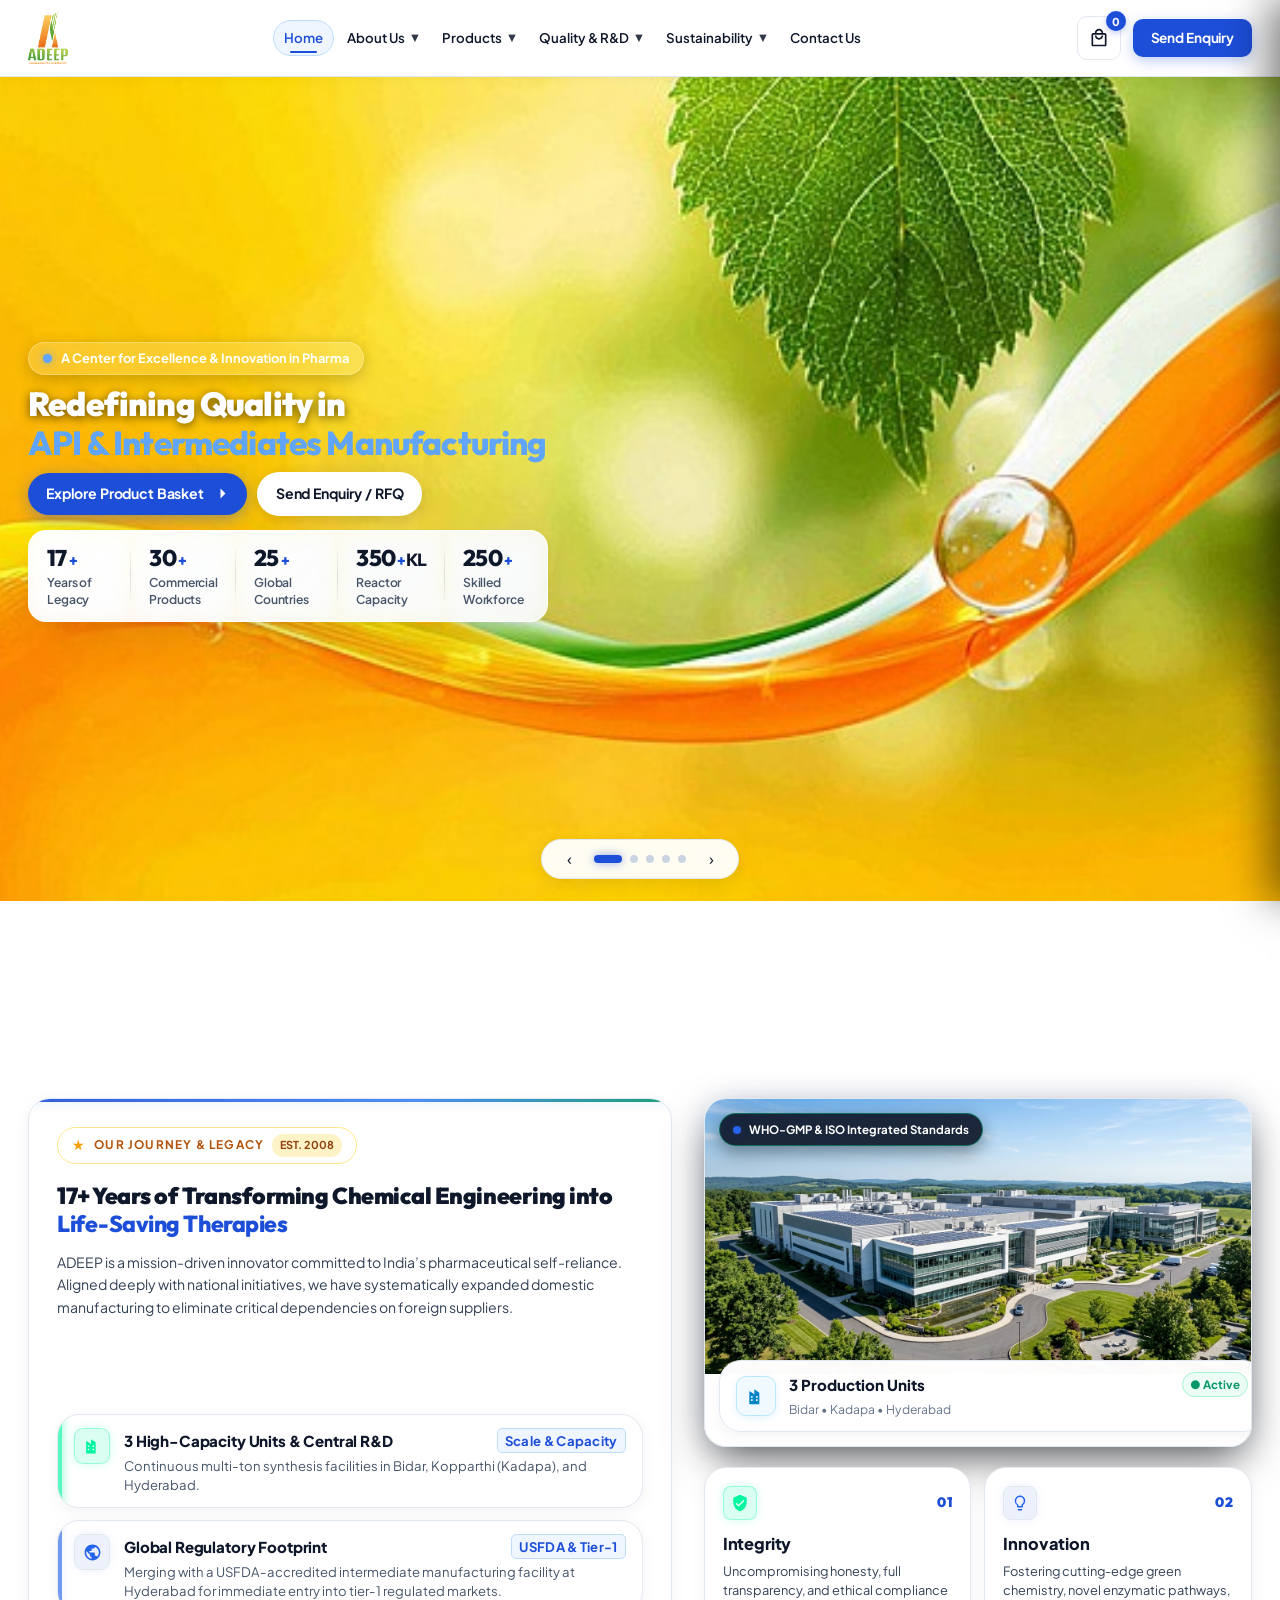
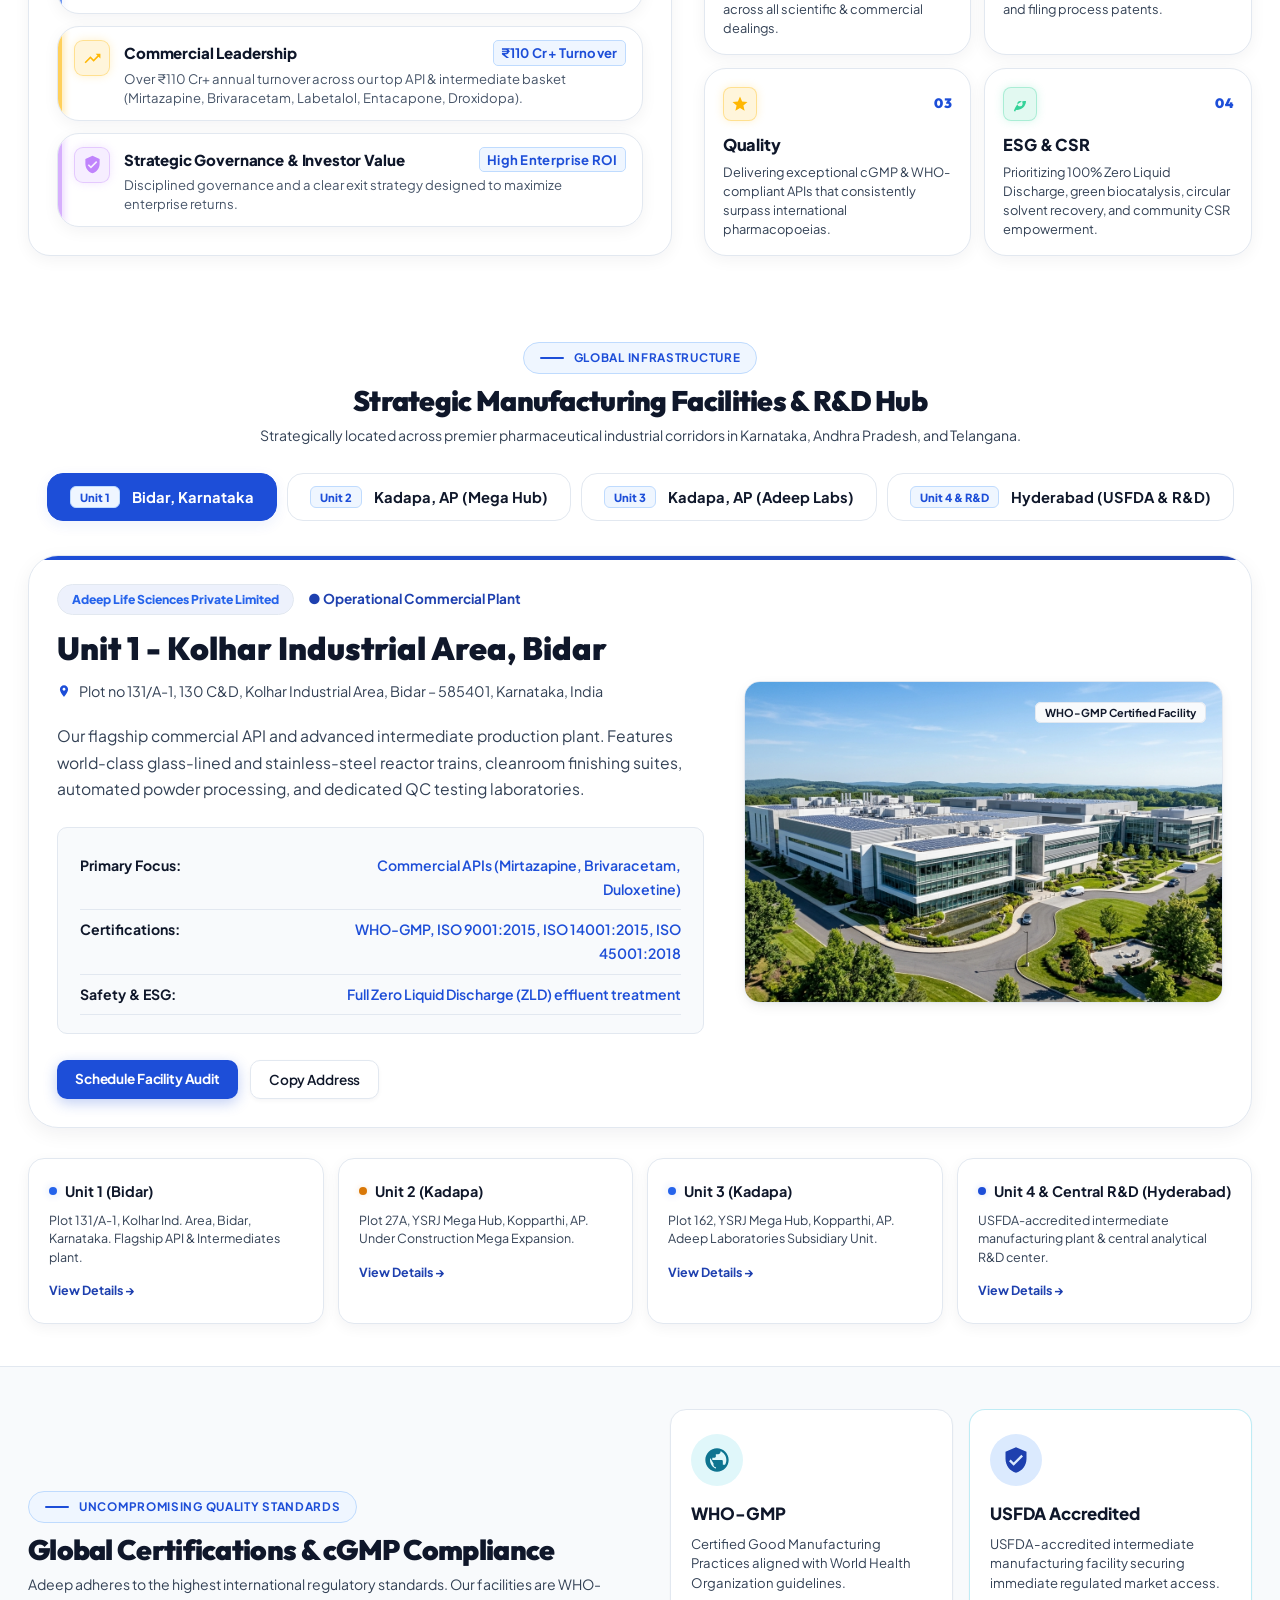
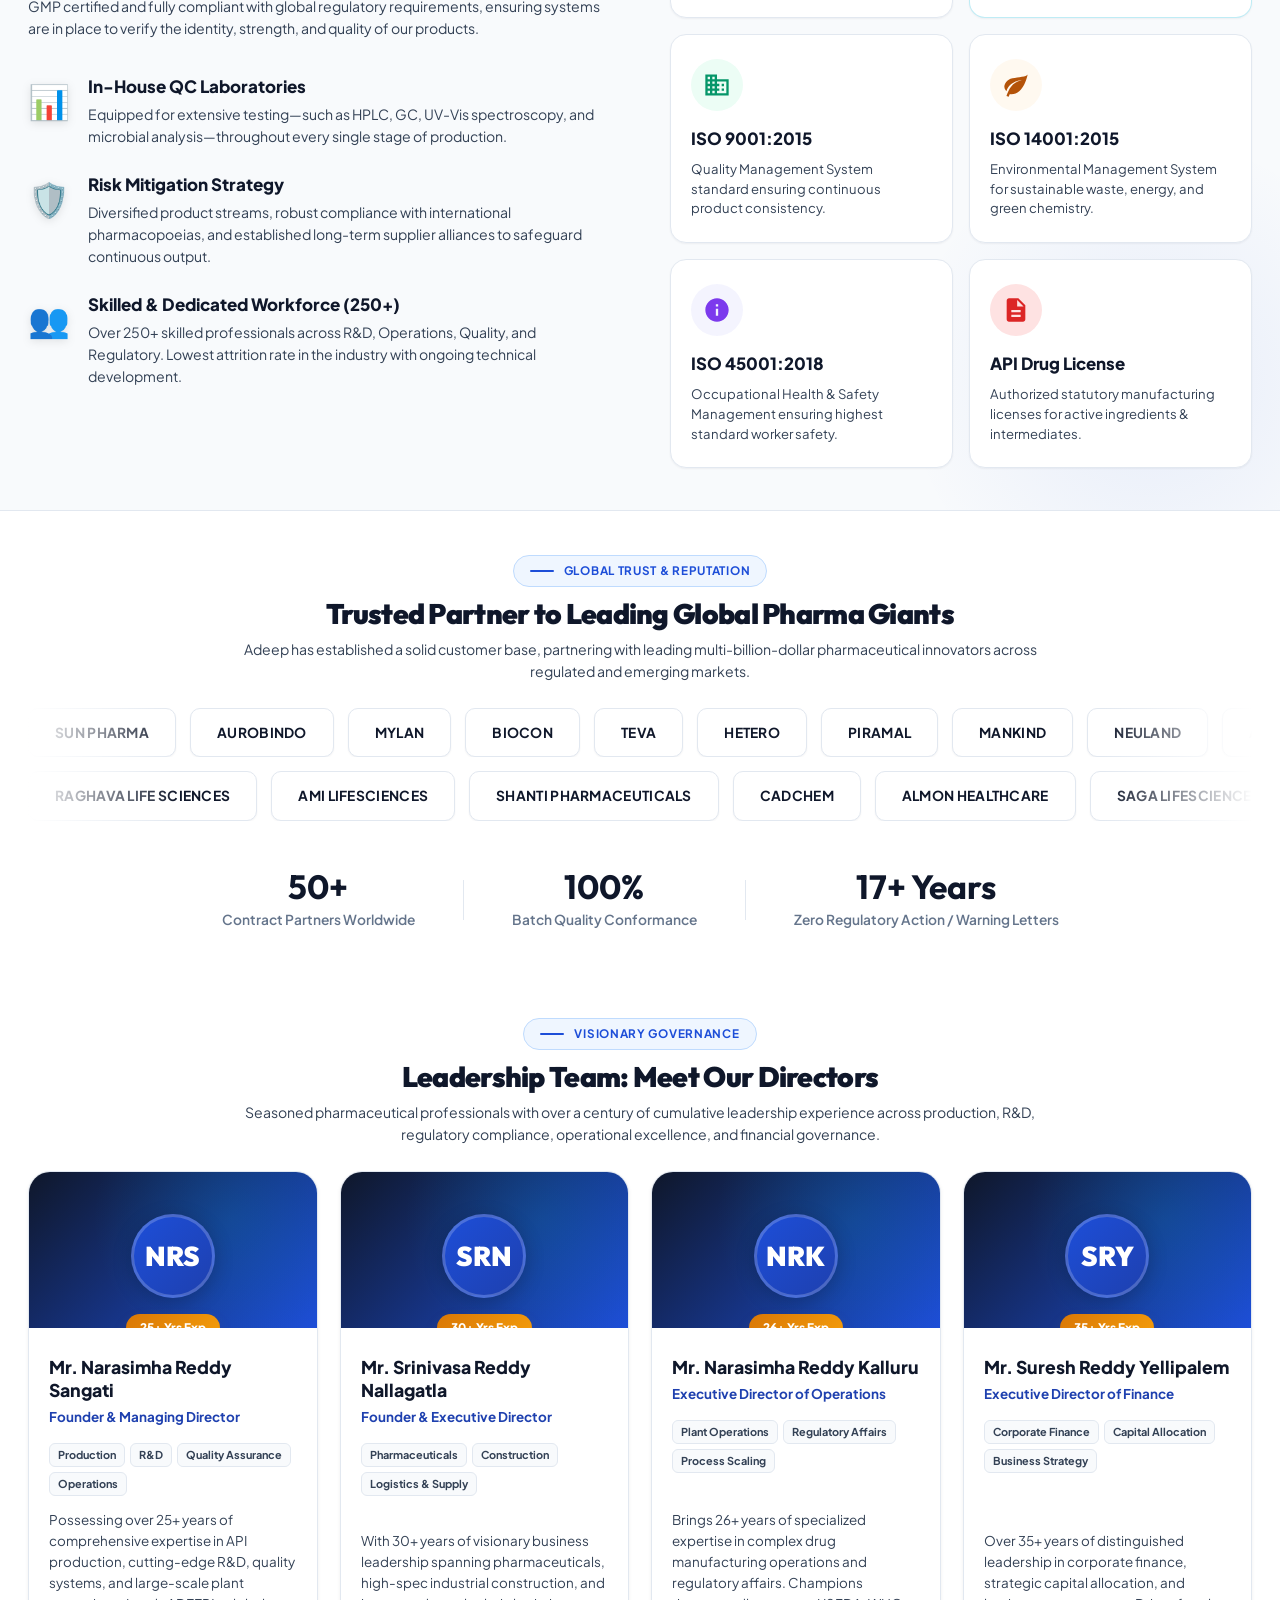
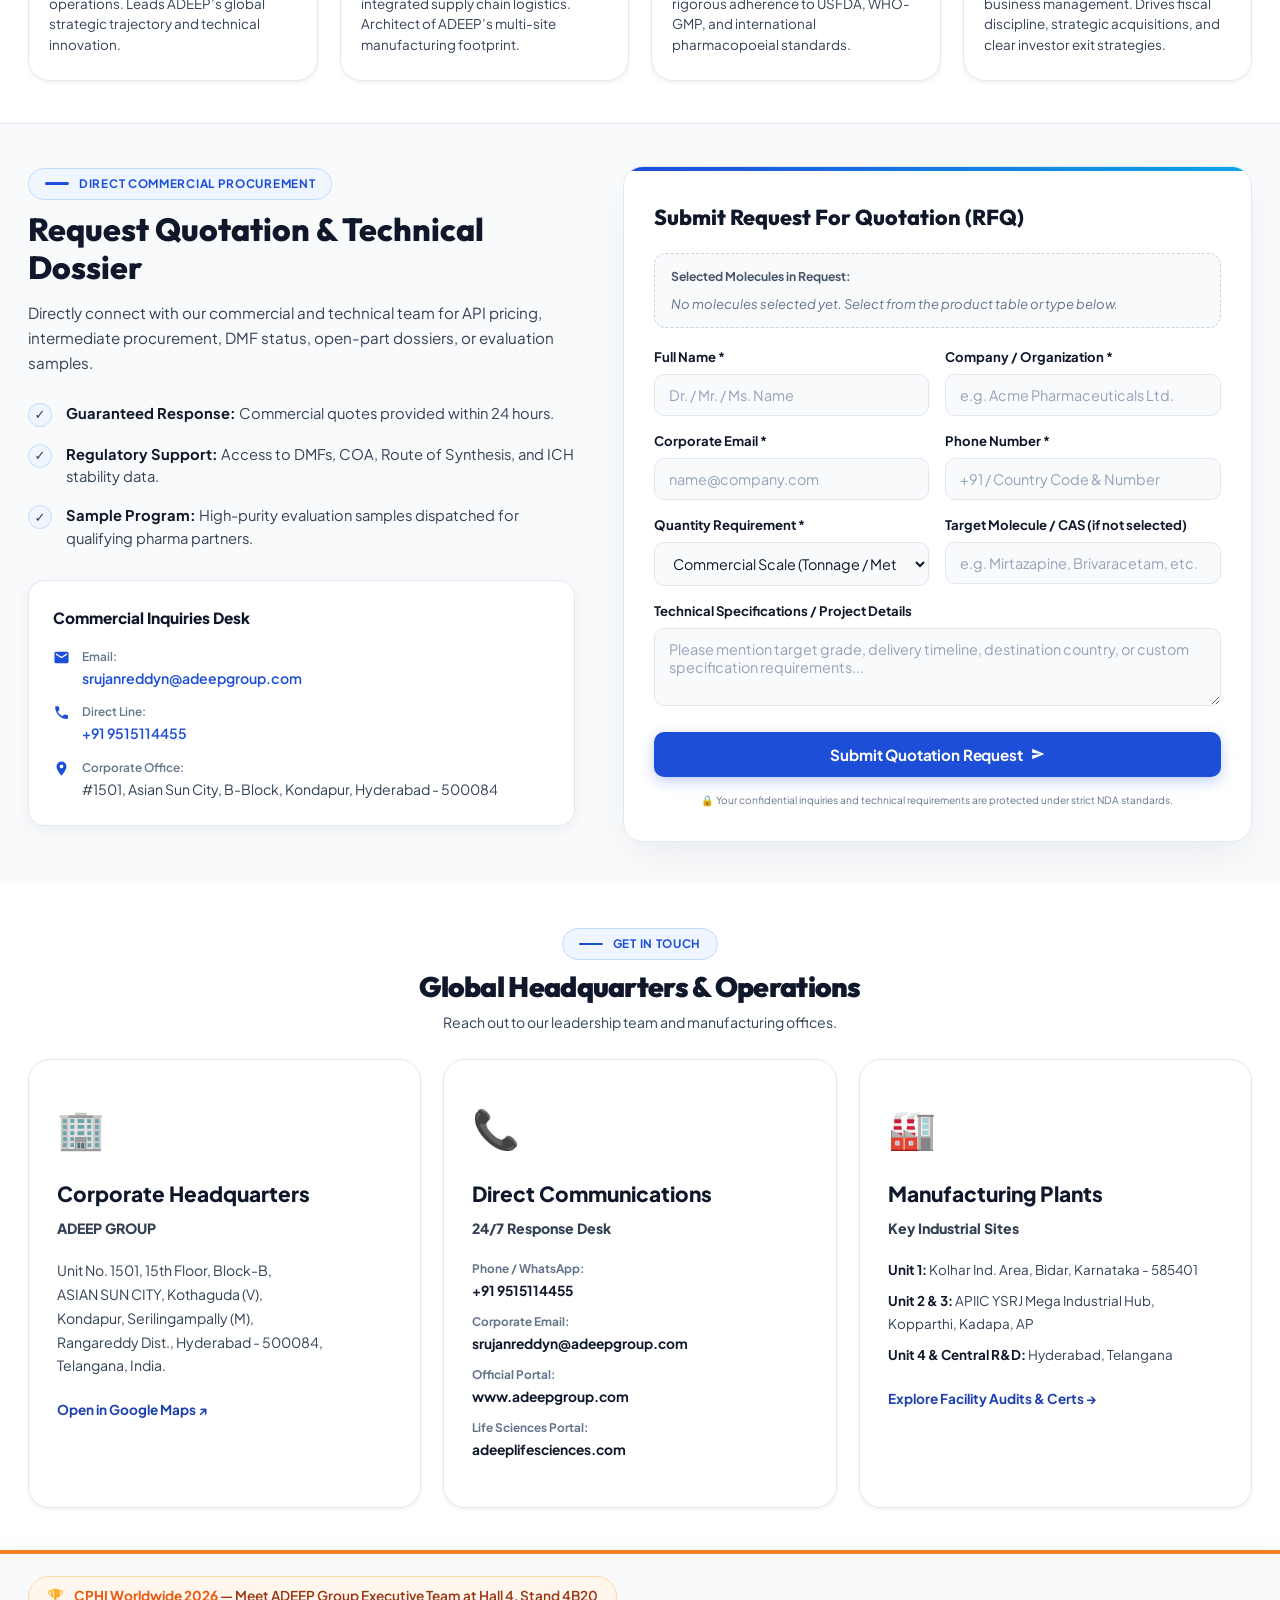
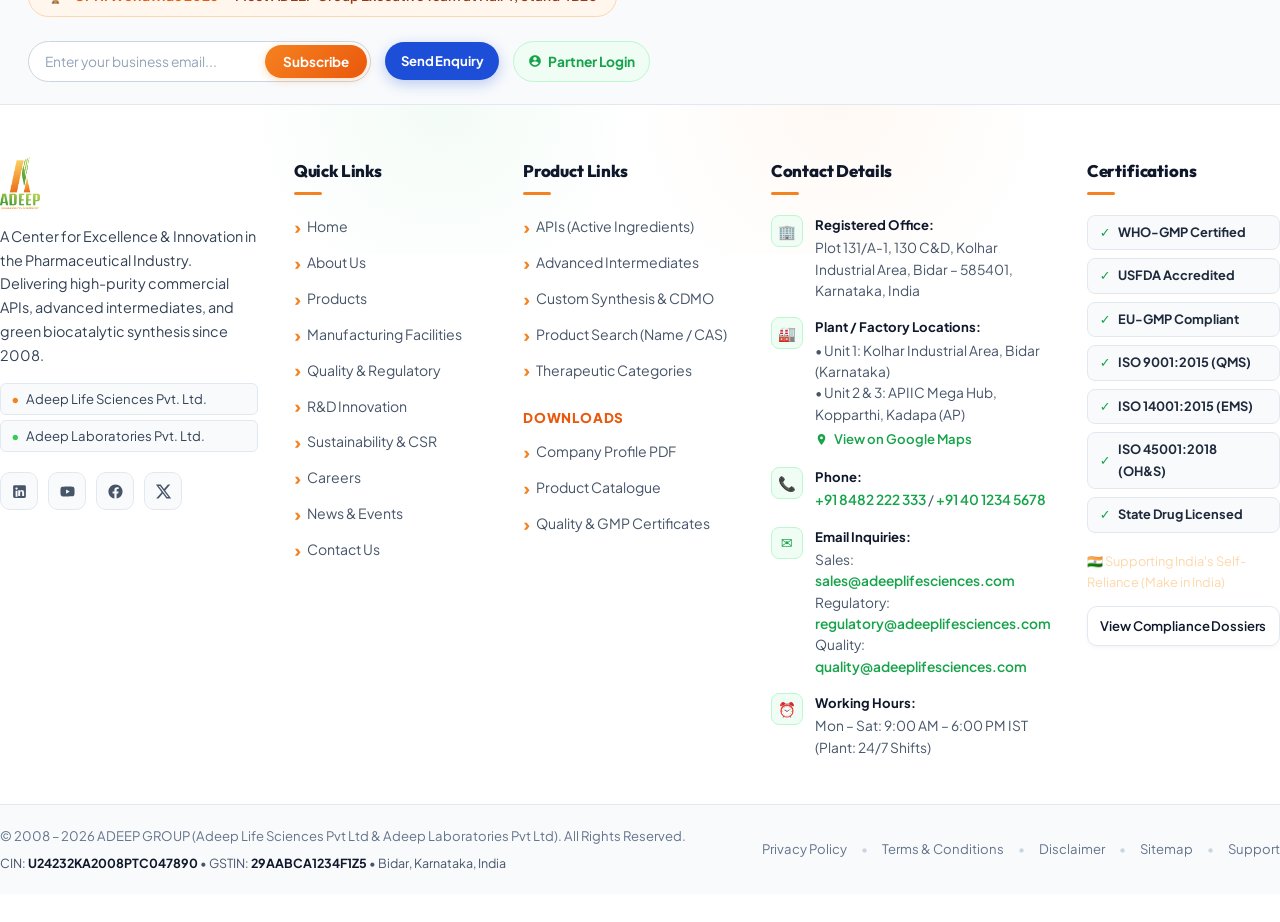
==== commit 85f57763: "updated" ====
--- a/index.html
+++ b/index.html
@@ -10,7 +10,7 @@
   <link rel="preconnect" href="https://fonts.gstatic.com" crossorigin>
   <link href="https://fonts.googleapis.com/css2?family=Plus+Jakarta+Sans:wght@300;400;500;600;700;800&family=Outfit:wght@400;500;600;700;800;900&family=JetBrains+Mono:wght@400;500;600&display=swap" rel="stylesheet">
   <link rel="icon" type="image/png" href="assets/adeep_emblem.png" />
-  <link rel="stylesheet" href="styles.css?v=34.0" />
+  <link rel="stylesheet" href="styles.css?v=37.0" />
   <meta http-equiv="Cache-Control" content="no-cache, no-store, must-revalidate" />
   <meta http-equiv="Pragma" content="no-cache" />
   <meta http-equiv="Expires" content="0" />
@@ -247,7 +247,9 @@
   max-width: 100%;
   max-height: 100%;
   object-fit: contain;
-  filter: drop-shadow(0 2px 6px rgba(0,0,0,0.15));
+  filter: none !important;
+  -webkit-filter: none !important;
+  box-shadow: none !important;
 }
 
 .splash-disc-shine {
@@ -789,13 +791,11 @@
         <div class="hero-badge-pill">
           <span class="pill-dot"></span>
           <span>A Center for Excellence &amp; Innovation in Pharma</span>
-          <span class="pill-sep">•</span>
-          <span class="pill-highlight">17+ Years Legacy (Est. 2008)</span>
         </div>
 
         <h1 class="hero-title">
-          Excellency in Chemistry <br />
-          <span class="text-gradient">&amp; Green Biocatalysis</span>
+          Redefining Quality in <br />
+          <span class="text-gradient">API &amp; Intermediates Manufacturing</span>
         </h1>
 
         <div class="hero-cta-group">
@@ -1623,70 +1623,184 @@
     </div>
   </section>
 
-  <!-- Global Footer -->
+  <!-- Global Master Footer -->
   <footer class="site-footer">
-    <div class="container footer-content">
+    <!-- Top Ribbon: Exhibition Announcement & Newsletter Signup -->
+    <div class="footer-top-ribbon">
+      <div class="container ftr-container">
+        <div class="ftr-event-chip">
+          <span>🏆</span>
+          <span><strong>CPHI Worldwide 2026</strong> — Meet ADEEP Group Executive Team at Hall 4, Stand 4B20</span>
+        </div>
+        <div class="ftr-actions">
+          <form class="ftr-newsletter-form" onsubmit="event.preventDefault(); showToast('Subscribed to ADEEP Molecule Pipeline Updates!');">
+            <input type="email" placeholder="Enter your business email..." required aria-label="Business Email" />
+            <button type="submit">Subscribe</button>
+          </form>
+          <a href="#inquiry" class="btn btn-sm btn-primary" style="padding: 8px 16px; font-size: 0.82rem;">Send Enquiry</a>
+          <a href="contact.html" class="ftr-login-link">
+            <svg viewBox="0 0 24 24" width="14" height="14" fill="currentColor"><path d="M12 2C6.48 2 2 6.48 2 12s4.48 10 10 10 10-4.48 10-10S17.52 2 12 2zm0 3c1.66 0 3 1.34 3 3s-1.34 3-3 3-3-1.34-3-3 1.34-3 3-3zm0 14.2c-2.5 0-4.71-1.28-6-3.22.03-1.99 4-3.08 6-3.08 1.99 0 5.97 1.09 6 3.08-1.29 1.94-3.5 3.22-6 3.22z"/></svg>
+            <span>Partner Login</span>
+          </a>
+        </div>
+      </div>
+    </div>
+
+    <!-- Main 5-Column Content Grid -->
+    <div class="container footer-main-grid">
+      <!-- 1. Company Info -->
       <div class="footer-col brand-col">
-        <img src="assets/adeep_logo.png" alt="ADEEP GROUP" class="footer-logo" />
-        <p class="footer-tagline">
-          A Center for Excellence and Innovation in the Pharmaceutical Industry. Delivering API leadership, green biocatalysis, and robust global compliance since 2008.
+        <img src="assets/adeep_logo.png" alt="ADEEP GROUP" class="footer-brand-logo" />
+        <p class="footer-desc">
+          A Center for Excellence &amp; Innovation in the Pharmaceutical Industry. Delivering high-purity commercial APIs, advanced intermediates, and green biocatalytic synthesis since 2008.
         </p>
         <div class="footer-entities">
-          <span>• Adeep Life Sciences Pvt. Ltd.</span>
-          <span>• Adeep Laboratories Pvt. Ltd.</span>
-        </div>
-      </div>
-
+          <span><strong style="color: #f58220;">•</strong> Adeep Life Sciences Pvt. Ltd.</span>
+          <span><strong style="color: #38cb56;">•</strong> Adeep Laboratories Pvt. Ltd.</span>
+        </div>
+        <div class="footer-social-row">
+          <a href="https://linkedin.com" target="_blank" rel="noopener noreferrer" class="footer-social-btn" aria-label="LinkedIn" title="LinkedIn">
+            <svg viewBox="0 0 24 24"><path d="M19 3a2 2 0 0 1 2 2v14a2 2 0 0 1-2 2H5a2 2 0 0 1-2-2V5a2 2 0 0 1 2-2h14m-.5 15.5v-5.3a3.26 3.26 0 0 0-3.26-3.26c-.85 0-1.84.52-2.28 1.3v-1.11h-2.79v8.37h2.79v-4.93c0-.77.62-1.4 1.39-1.4a1.4 1.4 0 0 1 1.4 1.4v4.93h2.75M6.46 10.9v8.37H9.2V10.9H6.46M7.83 6.2a1.66 1.66 0 0 0-1.66 1.66c0 .92.74 1.66 1.66 1.66.92 0 1.66-.74 1.66-1.66 0-.92-.74-1.66-1.66-1.66Z"/></svg>
+          </a>
+          <a href="https://youtube.com" target="_blank" rel="noopener noreferrer" class="footer-social-btn" aria-label="YouTube" title="YouTube">
+            <svg viewBox="0 0 24 24"><path d="M10 15l5.19-3L10 9v6m11.56-7.83c.13.47.22 1.1.28 1.9.07.8.1 1.49.1 2.09L22 12c0 2.19-.16 3.8-.44 4.83-.25.9-.83 1.48-1.73 1.73-.47.13-1.33.22-2.65.28-1.3.07-2.49.1-3.59.1L12 19c-4.19 0-6.8-.16-7.83-.44-.9-.25-1.48-.83-1.73-1.73-.13-.47-.22-1.1-.28-1.9-.07-.8-.1-1.49-.1-2.09L2 12c0-2.19.16-3.8.44-4.83.25-.9.83-1.48 1.73-1.73.47-.13 1.33-.22 2.65-.28 1.3-.07 2.49-.1 3.59-.1L12 5c4.19 0 6.8.16 7.83.44.9.25 1.48.83 1.73 1.73Z"/></svg>
+          </a>
+          <a href="https://facebook.com" target="_blank" rel="noopener noreferrer" class="footer-social-btn" aria-label="Facebook" title="Facebook">
+            <svg viewBox="0 0 24 24"><path d="M12 2.04C6.5 2.04 2 6.53 2 12.06C2 17.06 5.66 21.21 10.44 21.96V14.96H7.9V12.06H10.44V9.85C10.44 7.34 11.93 5.96 14.22 5.96C15.31 5.96 16.45 6.15 16.45 6.15V8.62H15.19C13.95 8.62 13.56 9.39 13.56 10.18V12.06H16.34L15.89 14.96H13.56V21.96A10 10 0 0 0 22 12.06C22 6.53 17.5 2.04 12 2.04Z"/></svg>
+          </a>
+          <a href="https://x.com" target="_blank" rel="noopener noreferrer" class="footer-social-btn" aria-label="X (Twitter)" title="X (Twitter)">
+            <svg viewBox="0 0 24 24"><path d="M18.244 2.25h3.308l-7.227 8.26 8.502 11.24H16.17l-5.214-6.817L4.99 21.75H1.68l7.73-8.835L1.254 2.25H8.08l4.713 6.231zm-1.161 17.52h1.833L7.084 4.126H5.117z"/></svg>
+          </a>
+        </div>
+      </div>
+
+      <!-- 2. Quick Links -->
       <div class="footer-col">
-        <h4>Product Quicklinks</h4>
-        <ul class="footer-links">
-          <li><a href="products.html?therapy=Anti+depressant">Mirtazapine &amp; Duloxetine (CNS)</a></li>
-          <li><a href="products.html?therapy=Anti+convulsant">Brivaracetam &amp; Intermediates</a></li>
-          <li><a href="products.html?therapy=Parkinsons">Entacapone &amp; Levodopa</a></li>
-          <li><a href="products.html?therapy=Anti+bacterial">Moxifloxacin HCl</a></li>
-          <li><a href="products.html?therapy=Glaucoma">Dorzolamide &amp; Chiral Intermediates</a></li>
-          <li><a href="products.html?category=speciality">Speciality Chemicals &amp; n-Butyl Lithium</a></li>
+        <h4>Quick Links</h4>
+        <ul class="footer-nav-list">
+          <li><a href="index.html">Home</a></li>
+          <li><a href="about.html">About Us</a></li>
+          <li><a href="products.html">Products</a></li>
+          <li><a href="facilities.html">Manufacturing Facilities</a></li>
+          <li><a href="quality.html">Quality &amp; Regulatory</a></li>
+          <li><a href="rnd.html">R&amp;D Innovation</a></li>
+          <li><a href="sustainability.html">Sustainability &amp; CSR</a></li>
+          <li><a href="careers.html">Careers</a></li>
+          <li><a href="news.html">News &amp; Events</a></li>
+          <li><a href="contact.html">Contact Us</a></li>
         </ul>
       </div>
 
+      <!-- 3. Product Links & Downloads -->
       <div class="footer-col">
-        <h4>Key Navigation</h4>
-        <ul class="footer-links">
-          <li><a href="about.html">Corporate Journey</a></li>
-          <li><a href="facilities.html">Manufacturing Infrastructure</a></li>
-          <li><a href="quality.html">WHO-GMP &amp; USFDA Accreditations</a></li>
-          <li><a href="sustainability.html">Sustainability, ESG &amp; CSR</a></li>
-          <li><a href="leadership.html">Board of Directors</a></li>
-          <li><a href="contact.html">Request RFQ &amp; Dossiers</a></li>
+        <h4>Product Links</h4>
+        <ul class="footer-nav-list">
+          <li><a href="products.html?category=commercial-api">APIs (Active Ingredients)</a></li>
+          <li><a href="products.html?category=intermediate">Advanced Intermediates</a></li>
+          <li><a href="products.html?category=custom-synthesis">Custom Synthesis &amp; CDMO</a></li>
+          <li><a href="products.html#products">Product Search (Name / CAS)</a></li>
+          <li><a href="products.html#categories">Therapeutic Categories</a></li>
         </ul>
-      </div>
-
+
+        <div class="footer-sub-heading">Downloads</div>
+        <ul class="footer-nav-list">
+          <li><a href="downloads.html#profile">Company Profile PDF</a></li>
+          <li><a href="downloads.html#catalogue">Product Catalogue</a></li>
+          <li><a href="downloads.html#certificates">Quality &amp; GMP Certificates</a></li>
+        </ul>
+      </div>
+
+      <!-- 4. Contact Details -->
       <div class="footer-col">
-        <h4>Compliance &amp; Certifications</h4>
-        <div class="footer-certs-list">
-          <span class="fc-badge">WHO-GMP Certified</span>
-          <span class="fc-badge">USFDA Accredited</span>
-          <span class="fc-badge">ISO 9001:2015</span>
-          <span class="fc-badge">ISO 14001:2015</span>
-          <span class="fc-badge">ISO 45001:2018</span>
-          <span class="fc-badge">API Drug Licensed</span>
-        </div>
-        <div class="make-in-india-badge">
-          <span>🇮🇳 Supporting India's Self-Reliance (Make in India)</span>
+        <h4>Contact Details</h4>
+        <div class="footer-contact-items">
+          <div class="fci-item">
+            <div class="fci-icon">🏢</div>
+            <div class="fci-content">
+              <strong>Registered Office:</strong>
+              <span>Plot 131/A-1, 130 C&amp;D, Kolhar Industrial Area, Bidar – 585401, Karnataka, India</span>
+            </div>
+          </div>
+          <div class="fci-item">
+            <div class="fci-icon">🏭</div>
+            <div class="fci-content">
+              <strong>Plant / Factory Locations:</strong>
+              <span>• Unit 1: Kolhar Industrial Area, Bidar (Karnataka)<br />• Unit 2 &amp; 3: APIIC Mega Hub, Kopparthi, Kadapa (AP)</span>
+              <a href="https://maps.google.com/?q=Kolhar+Industrial+Area+Bidar" target="_blank" rel="noopener noreferrer" class="fci-map-link">
+                <svg viewBox="0 0 24 24" width="13" height="13" fill="currentColor"><path d="M12 2C8.13 2 5 5.13 5 9c0 5.25 7 13 7 13s7-7.75 7-13c0-3.87-3.13-7-7-7zm0 9.5a2.5 2.5 0 0 1 0-5 2.5 2.5 0 0 1 0 5z"/></svg>
+                <span>View on Google Maps</span>
+              </a>
+            </div>
+          </div>
+          <div class="fci-item">
+            <div class="fci-icon">📞</div>
+            <div class="fci-content">
+              <strong>Phone:</strong>
+              <a href="tel:+918482222333">+91 8482 222 333</a> / <a href="tel:+914012345678">+91 40 1234 5678</a>
+            </div>
+          </div>
+          <div class="fci-item">
+            <div class="fci-icon">✉️</div>
+            <div class="fci-content">
+              <strong>Email Inquiries:</strong>
+              <span>Sales: <a href="mailto:sales@adeeplifesciences.com">sales@adeeplifesciences.com</a></span>
+              <span>Regulatory: <a href="mailto:regulatory@adeeplifesciences.com">regulatory@adeeplifesciences.com</a></span>
+              <span>Quality: <a href="mailto:quality@adeeplifesciences.com">quality@adeeplifesciences.com</a></span>
+            </div>
+          </div>
+          <div class="fci-item">
+            <div class="fci-icon">⏰</div>
+            <div class="fci-content">
+              <strong>Working Hours:</strong>
+              <span>Mon – Sat: 9:00 AM – 6:00 PM IST (Plant: 24/7 Shifts)</span>
+            </div>
+          </div>
+        </div>
+      </div>
+
+      <!-- 5. Certifications & Accreditations -->
+      <div class="footer-col">
+        <h4>Certifications</h4>
+        <div class="footer-certs-grid">
+          <div class="fc-pill"><span class="fcp-check">✓</span><span>WHO-GMP Certified</span></div>
+          <div class="fc-pill"><span class="fcp-check">✓</span><span>USFDA Accredited</span></div>
+          <div class="fc-pill"><span class="fcp-check">✓</span><span>EU-GMP Compliant</span></div>
+          <div class="fc-pill"><span class="fcp-check">✓</span><span>ISO 9001:2015 (QMS)</span></div>
+          <div class="fc-pill"><span class="fcp-check">✓</span><span>ISO 14001:2015 (EMS)</span></div>
+          <div class="fc-pill"><span class="fcp-check">✓</span><span>ISO 45001:2018 (OH&amp;S)</span></div>
+          <div class="fc-pill"><span class="fcp-check">✓</span><span>State Drug Licensed</span></div>
+        </div>
+        <div class="footer-cta-box">
+          <div class="make-in-india-badge" style="margin-bottom: 12px; font-size: 0.8rem; color: #fed7aa;">
+            <span>🇮🇳 Supporting India's Self-Reliance (Make in India)</span>
+          </div>
+          <a href="quality.html" class="btn btn-outline btn-sm btn-block" style="text-align: center; font-size: 0.82rem; padding: 8px 12px; border-color: rgba(56, 203, 86, 0.4); color: #86efac;">View Compliance Dossiers</a>
         </div>
       </div>
     </div>
 
-    <div class="container footer-bottom">
-      <div class="copyright">
-        © 2008 - 2026 ADEEP GROUP (Adeep Life Sciences Pvt Ltd &amp; Adeep Laboratories Pvt Ltd). All Rights Reserved.
-      </div>
-      <div class="footer-legal">
-        <a href="about.html">Corporate Governance</a>
-        <span>•</span>
-        <a href="quality.html">Quality Policy</a>
-        <span>•</span>
-        <a href="contact.html">Contact Support</a>
+    <!-- 7. Bottom Legal Bar -->
+    <div class="container footer-bottom-bar">
+      <div class="fbb-container">
+        <div>
+          <div class="fbb-copy">
+            © 2008 – 2026 ADEEP GROUP (Adeep Life Sciences Pvt Ltd &amp; Adeep Laboratories Pvt Ltd). All Rights Reserved.
+          </div>
+          <div class="fbb-corporate-ids">
+            CIN: <strong>U24232KA2008PTC047890</strong> • GSTIN: <strong>29AABCA1234F1Z5</strong> • Bidar, Karnataka, India
+          </div>
+        </div>
+        <div class="footer-legal-links">
+          <a href="about.html#privacy">Privacy Policy</a>
+          <span>•</span>
+          <a href="about.html#terms">Terms &amp; Conditions</a>
+          <span>•</span>
+          <a href="about.html#disclaimer">Disclaimer</a>
+          <span>•</span>
+          <a href="about.html#sitemap">Sitemap</a>
+          <span>•</span>
+          <a href="contact.html">Support</a>
+        </div>
       </div>
     </div>
   </footer>
@@ -1759,6 +1873,7 @@
       </div>
     </div>
   </div>
+
 
   <!-- Toast Notification Container -->
   <div class="toast-container" id="toastContainer"></div>
--- a/styles.css
+++ b/styles.css
@@ -77,8 +77,8 @@
   --grad-text:         none;
 
   /* ── Header ── */
-  --bg-header:         rgba(255, 255, 255, 0.98);
-  --bg-header-scroll:  rgba(255, 255, 255, 0.99);
+  --bg-header:         #ffffff;
+  --bg-header-scroll:  #ffffff;
   --header-border:     #e2e8f0;
 
   /* ── Refined Executive Elevation Shadows ── */
@@ -426,19 +426,17 @@
   position: sticky;
   top: 0;
   z-index: 1000;
-  background: var(--bg-header, rgba(7, 14, 30, 0.88));
-  backdrop-filter: blur(24px);
-  -webkit-backdrop-filter: blur(24px);
-  border-bottom: 1px solid var(--header-border, rgba(56, 189, 248, 0.16));
-  box-shadow: 0 4px 28px rgba(0, 0, 0, 0.5);
+  background: #ffffff !important;
+  border-bottom: 1px solid #e2e8f0 !important;
+  box-shadow: 0 1px 3px rgba(15, 23, 42, 0.05) !important;
   transition: var(--t);
   animation: fadeInDown 0.6s var(--ease) both;
 }
 
 .site-header.scrolled {
-  background: var(--bg-header-scroll, rgba(5, 10, 22, 0.96));
-  box-shadow: var(--shadow-md);
-  border-bottom-color: var(--border-card-hover, rgba(20, 184, 166, 0.35));
+  background: #ffffff !important;
+  box-shadow: 0 4px 14px rgba(15, 23, 42, 0.08) !important;
+  border-bottom: 1px solid #e2e8f0 !important;
 }
 
 .header-container {
@@ -448,13 +446,20 @@
   height: 76px;
 }
 
-.brand-logo { display: flex; align-items: center; text-decoration: none; }
+.brand-logo { 
+  display: flex; 
+  align-items: center; 
+  text-decoration: none; 
+  background: transparent !important;
+}
 .logo-img {
   height: 52px;
   width: auto;
   object-fit: contain;
   transition: var(--t);
-  filter: drop-shadow(0 2px 8px rgba(0, 0, 0, 0.45));
+  filter: none !important;
+  -webkit-filter: none !important;
+  box-shadow: none !important;
 }
 .brand-logo:hover .logo-img { transform: scale(1.04); }
 
@@ -2782,93 +2787,433 @@
 .cic-link:hover { text-decoration: underline; }
 
 /* ═══════════════════════════════════════════════════════════
-   FOOTER — Deep Authority Base
+   MASTER EXECUTIVE FOOTER — Pure Optical White (#ffffff) & ADEEP Logo Colors
+   Zero Blue · Solar Orange (#f58220) · Bio-Emerald Green (#22c55e)
 ═══════════════════════════════════════════════════════════ */
 .site-footer {
-  background: #03060d;
-  color: #fff;
-  padding: 46px 0 24px;
-  position: relative;
-  overflow: hidden;
-  border-top: 1px solid var(--border-light);
-}
-
-/* Animated top glow line */
+  background: #ffffff !important;
+  color: #334155 !important;
+  position: relative !important;
+  overflow: hidden !important;
+  border-top: 4px solid #f58220 !important;
+  padding: 0 0 28px !important;
+  box-shadow: 0 -4px 20px rgba(15, 23, 42, 0.03) !important;
+}
+
+/* Subtle logo ambient glow in pure white */
 .site-footer::before {
-  content: '';
-  position: absolute;
-  top: 0; left: 50%;
-  transform: translateX(-50%);
-  width: 900px; height: 2px;
-  background: linear-gradient(90deg, transparent 0%, var(--teal) 50%, transparent 100%);
-  opacity: 0.5;
-}
-
-.footer-content {
-  display: grid;
-  grid-template-columns: 1.6fr 1fr 1fr 1fr;
-  gap: 48px;
-  margin-bottom: 30px;
-}
-
-.footer-logo { height: 60px; width: auto; object-fit: contain; margin-bottom: 18px; filter: drop-shadow(0 2px 10px rgba(0, 0, 0, 0.45)); }
-.footer-tagline { font-size: 0.88rem; color: rgba(255,255,255,0.5); line-height: 1.65; margin-bottom: 18px; }
-.footer-entities { font-size: 0.78rem; color: rgba(255,255,255,0.3); display: flex; flex-direction: column; gap: 4px; }
+  content: '' !important;
+  position: absolute !important;
+  top: 0; left: 15%;
+  width: 500px; height: 300px;
+  background: radial-gradient(circle, rgba(34, 197, 94, 0.05) 0%, transparent 70%) !important;
+  pointer-events: none !important;
+}
+.site-footer::after {
+  content: '' !important;
+  position: absolute !important;
+  top: 0; right: 15%;
+  width: 500px; height: 300px;
+  background: radial-gradient(circle, rgba(245, 130, 32, 0.05) 0%, transparent 70%) !important;
+  pointer-events: none !important;
+}
+
+/* ── Top Event & Newsletter Ribbon ── */
+.footer-top-ribbon {
+  background: #f8fafc !important;
+  border-bottom: 1px solid #e2e8f0 !important;
+  padding: 22px 0 !important;
+  position: relative !important;
+  z-index: 2 !important;
+}
+.ftr-container {
+  display: flex !important;
+  align-items: center !important;
+  justify-content: space-between !important;
+  gap: 24px !important;
+  flex-wrap: wrap !important;
+}
+.ftr-event-chip {
+  display: inline-flex !important;
+  align-items: center !important;
+  gap: 10px !important;
+  background: #fff7ed !important;
+  border: 1px solid #fed7aa !important;
+  padding: 8px 18px !important;
+  border-radius: 9999px !important;
+  font-size: 0.85rem !important;
+  color: #9a3412 !important;
+  font-weight: 600 !important;
+}
+.ftr-event-chip strong {
+  color: #ea580c !important;
+}
+.ftr-actions {
+  display: flex !important;
+  align-items: center !important;
+  gap: 14px !important;
+  flex-wrap: wrap !important;
+}
+.ftr-newsletter-form {
+  display: flex !important;
+  align-items: center !important;
+  background: #ffffff !important;
+  border: 1.5px solid #cbd5e1 !important;
+  border-radius: 9999px !important;
+  padding: 3px 3px 3px 16px !important;
+  transition: all 0.25s ease !important;
+}
+.ftr-newsletter-form:focus-within {
+  border-color: #22c55e !important;
+  box-shadow: 0 0 0 3px rgba(34, 197, 94, 0.15) !important;
+}
+.ftr-newsletter-form input {
+  background: transparent !important;
+  border: none !important;
+  outline: none !important;
+  color: #0f172a !important;
+  font-size: 0.86rem !important;
+  width: 220px !important;
+}
+.ftr-newsletter-form input::placeholder {
+  color: #94a3b8 !important;
+}
+.ftr-newsletter-form button {
+  background: linear-gradient(135deg, #f58220 0%, #ea580c 100%) !important;
+  color: #ffffff !important;
+  border: none !important;
+  border-radius: 9999px !important;
+  padding: 8px 18px !important;
+  font-size: 0.84rem !important;
+  font-weight: 700 !important;
+  cursor: pointer !important;
+  transition: all 0.2s ease !important;
+  box-shadow: 0 2px 8px rgba(245, 130, 32, 0.3) !important;
+}
+.ftr-newsletter-form button:hover {
+  background: linear-gradient(135deg, #ea580c 0%, #c2410c 100%) !important;
+  transform: translateY(-1px) !important;
+  box-shadow: 0 4px 12px rgba(245, 130, 32, 0.4) !important;
+}
+/* Enquiry button in footer (ADEEP Bio-Emerald Green instead of blue) */
+.site-footer .btn-primary,
+.ftr-actions .btn-primary {
+  background: linear-gradient(135deg, #22c55e 0%, #16a34a 100%) !important;
+  color: #ffffff !important;
+  border: none !important;
+  border-radius: 9999px !important;
+  font-weight: 700 !important;
+  cursor: pointer !important;
+  transition: all 0.2s ease !important;
+  box-shadow: 0 2px 8px rgba(34, 197, 94, 0.3) !important;
+  text-decoration: none !important;
+}
+.site-footer .btn-primary:hover,
+.ftr-actions .btn-primary:hover {
+  background: linear-gradient(135deg, #16a34a 0%, #15803d 100%) !important;
+  transform: translateY(-1px) !important;
+  box-shadow: 0 4px 14px rgba(34, 197, 94, 0.4) !important;
+}
+.ftr-login-link {
+  font-size: 0.86rem !important;
+  font-weight: 700 !important;
+  color: #16a34a !important;
+  background: #f0fdf4 !important;
+  text-decoration: none !important;
+  display: inline-flex !important;
+  align-items: center !important;
+  gap: 6px !important;
+  padding: 8px 14px !important;
+  border: 1px solid #bbf7d0 !important;
+  border-radius: 9999px !important;
+  transition: all 0.2s ease !important;
+}
+.ftr-login-link:hover {
+  background: #dcfce7 !important;
+  color: #15803d !important;
+  border-color: #86efac !important;
+}
+
+/* ── Main Multi-Column Content ── */
+.footer-main-grid {
+  display: grid !important;
+  grid-template-columns: 1.4fr 1.05fr 1.15fr 1.4fr 1.05fr !important;
+  gap: 36px !important;
+  padding: 52px 0 36px !important;
+  position: relative !important;
+  z-index: 2 !important;
+}
+@media (max-width: 1200px) {
+  .footer-main-grid {
+    grid-template-columns: repeat(3, 1fr) !important;
+  }
+}
+@media (max-width: 768px) {
+  .footer-main-grid {
+    grid-template-columns: 1fr !important;
+    gap: 32px !important;
+  }
+}
 
 .footer-col h4 {
-  font-family: var(--font-heading);
-  font-size: 1rem; font-weight: 800;
-  color: #fff;
-  margin-bottom: 20px;
-  position: relative;
-  padding-bottom: 10px;
+  font-family: 'Outfit', sans-serif !important;
+  font-size: 1.05rem !important;
+  font-weight: 800 !important;
+  color: #0f172a !important;
+  margin-bottom: 20px !important;
+  position: relative !important;
+  padding-bottom: 10px !important;
+  letter-spacing: -0.01em !important;
 }
 .footer-col h4::after {
-  content: '';
-  position: absolute;
-  bottom: 0; left: 0;
-  width: 26px; height: 2.5px;
-  background: var(--teal);
-  border-radius: 2px;
-}
-
-.footer-links { list-style: none; display: flex; flex-direction: column; gap: 10px; }
-.footer-links a { font-size: 0.86rem; color: rgba(255,255,255,0.5); transition: var(--t); }
-.footer-links a:hover { color: #fff; padding-left: 4px; }
-
-.footer-certs-list { display: flex; flex-wrap: wrap; gap: 6px; margin-bottom: 16px; }
-.fc-badge {
-  background: rgba(255,255,255,0.06);
-  color: rgba(255,255,255,0.6);
-  font-size: 0.72rem; font-weight: 700;
-  padding: 4px 10px;
-  border-radius: var(--r-sm);
-  border: 1px solid rgba(255,255,255,0.08);
-}
-
-.make-in-india-badge {
-  font-size: 0.84rem;
-  color: var(--gold-light);
-  font-weight: 700;
-  margin-top: 12px;
-  display: flex; align-items: center; gap: 6px;
-}
-
-.footer-bottom {
-  border-top: 1px solid rgba(255,255,255,0.08);
-  padding-top: 26px;
-  display: flex;
-  justify-content: space-between;
-  align-items: center;
-  flex-wrap: wrap;
-  gap: 16px;
-  font-size: 0.8rem;
-  color: rgba(255,255,255,0.35);
-}
-
-.footer-legal { display: flex; align-items: center; gap: 12px; }
-.footer-legal a { color: rgba(255,255,255,0.35); }
-.footer-legal a:hover { color: #fff; }
+  content: '' !important;
+  position: absolute !important;
+  bottom: 0; left: 0 !important;
+  width: 28px !important;
+  height: 2.5px !important;
+  background: #f58220 !important;
+  border-radius: 2px !important;
+}
+.footer-col.brand-col h4::after {
+  background: #22c55e !important;
+}
+
+/* Company Info Column */
+.footer-brand-logo {
+  height: 52px !important;
+  width: auto !important;
+  object-fit: contain !important;
+  margin-bottom: 16px !important;
+  filter: none !important;
+  -webkit-filter: none !important;
+  box-shadow: none !important;
+}
+.footer-desc {
+  font-size: 0.9rem !important;
+  color: #475569 !important;
+  line-height: 1.65 !important;
+  margin-bottom: 16px !important;
+}
+.footer-entities {
+  font-size: 0.82rem !important;
+  color: #334155 !important;
+  display: flex !important;
+  flex-direction: column !important;
+  gap: 5px !important;
+  margin-bottom: 20px !important;
+}
+.footer-entities span {
+  display: flex !important;
+  align-items: center !important;
+  gap: 6px !important;
+  background: #f8fafc !important;
+  border: 1px solid #e2e8f0 !important;
+  padding: 4px 10px !important;
+  border-radius: 6px !important;
+}
+.footer-social-row {
+  display: flex !important;
+  align-items: center !important;
+  gap: 10px !important;
+  margin-top: 14px !important;
+}
+.footer-social-btn {
+  width: 38px !important;
+  height: 38px !important;
+  border-radius: 10px !important;
+  background: #f8fafc !important;
+  border: 1px solid #e2e8f0 !important;
+  display: flex !important;
+  align-items: center !important;
+  justify-content: center !important;
+  color: #475569 !important;
+  transition: all 0.25s ease !important;
+  text-decoration: none !important;
+}
+.footer-social-btn svg {
+  width: 17px !important;
+  height: 17px !important;
+  fill: currentColor !important;
+}
+.footer-social-btn:hover {
+  background: #f58220 !important;
+  color: #ffffff !important;
+  border-color: #f58220 !important;
+  transform: translateY(-3px) !important;
+  box-shadow: 0 6px 14px rgba(245, 130, 32, 0.25) !important;
+}
+
+/* Links Columns */
+.footer-nav-list {
+  list-style: none !important;
+  padding: 0 !important;
+  margin: 0 !important;
+  display: flex !important;
+  flex-direction: column !important;
+  gap: 9px !important;
+}
+.footer-nav-list li a {
+  font-size: 0.88rem !important;
+  color: #475569 !important;
+  text-decoration: none !important;
+  transition: all 0.2s ease !important;
+  display: inline-flex !important;
+  align-items: center !important;
+  gap: 6px !important;
+}
+.footer-nav-list li a::before {
+  content: '›' !important;
+  color: #f58220 !important;
+  font-size: 1.1rem !important;
+  font-weight: 800 !important;
+  line-height: 0.8 !important;
+  transition: transform 0.2s ease !important;
+}
+.footer-nav-list li a:hover {
+  color: #f58220 !important;
+  transform: translateX(4px) !important;
+}
+.footer-nav-list li a:hover::before {
+  color: #22c55e !important;
+}
+
+/* Downloads Subsection */
+.footer-sub-heading {
+  font-size: 0.84rem !important;
+  font-weight: 800 !important;
+  color: #ea580c !important;
+  text-transform: uppercase !important;
+  letter-spacing: 0.06em !important;
+  margin: 22px 0 10px !important;
+}
+
+/* Contact Column */
+.footer-contact-items {
+  display: flex !important;
+  flex-direction: column !important;
+  gap: 16px !important;
+}
+.fci-item {
+  display: flex !important;
+  align-items: flex-start !important;
+  gap: 12px !important;
+  font-size: 0.86rem !important;
+  color: #475569 !important;
+  line-height: 1.55 !important;
+}
+.fci-icon {
+  width: 32px !important;
+  height: 32px !important;
+  border-radius: 8px !important;
+  background: #f0fdf4 !important;
+  border: 1px solid #bbf7d0 !important;
+  display: flex !important;
+  align-items: center !important;
+  justify-content: center !important;
+  color: #16a34a !important;
+  flex-shrink: 0 !important;
+  font-size: 0.9rem !important;
+}
+.fci-content strong {
+  display: block !important;
+  color: #0f172a !important;
+  font-size: 0.82rem !important;
+  margin-bottom: 2px !important;
+}
+.fci-content a {
+  color: #16a34a !important;
+  text-decoration: none !important;
+  font-weight: 600 !important;
+}
+.fci-content a:hover {
+  color: #15803d !important;
+  text-decoration: underline !important;
+}
+.fci-map-link {
+  display: inline-flex !important;
+  align-items: center !important;
+  gap: 6px !important;
+  margin-top: 4px !important;
+  color: #f58220 !important;
+  font-weight: 700 !important;
+  font-size: 0.82rem !important;
+  text-decoration: none !important;
+}
+.fci-map-link:hover {
+  color: #ea580c !important;
+  text-decoration: underline !important;
+}
+
+/* Certifications Column */
+.footer-certs-grid {
+  display: flex !important;
+  flex-direction: column !important;
+  gap: 8px !important;
+  margin-bottom: 18px !important;
+}
+.fc-pill {
+  display: inline-flex !important;
+  align-items: center !important;
+  gap: 8px !important;
+  background: #f8fafc !important;
+  border: 1px solid #e2e8f0 !important;
+  border-radius: 8px !important;
+  padding: 6px 12px !important;
+  font-size: 0.8rem !important;
+  color: #1e293b !important;
+  font-weight: 700 !important;
+}
+.fc-pill span.fcp-check {
+  color: #16a34a !important;
+  font-weight: 900 !important;
+}
+.footer-cta-box {
+  margin-top: 18px !important;
+}
+
+/* ── Bottom Legal Bar ── */
+.footer-bottom-bar {
+  border-top: 1px solid #e2e8f0 !important;
+  background: #f8fafc !important;
+  padding: 20px 0 !important;
+  margin-top: 10px !important;
+  position: relative !important;
+  z-index: 2 !important;
+}
+.fbb-container {
+  display: flex !important;
+  justify-content: space-between !important;
+  align-items: center !important;
+  flex-wrap: wrap !important;
+  gap: 16px !important;
+  font-size: 0.82rem !important;
+  color: #64748b !important;
+}
+.fbb-corporate-ids {
+  font-size: 0.78rem !important;
+  color: #475569 !important;
+  margin-top: 6px !important;
+}
+.fbb-corporate-ids strong {
+  color: #0f172a !important;
+}
+.footer-legal-links {
+  display: flex !important;
+  align-items: center !important;
+  gap: 14px !important;
+  flex-wrap: wrap !important;
+}
+.footer-legal-links a {
+  color: #64748b !important;
+  text-decoration: none !important;
+  transition: color 0.2s ease !important;
+}
+.footer-legal-links a:hover {
+  color: #f58220 !important;
+}
+.footer-legal-links span {
+  color: #cbd5e1 !important;
+}
 
 /* ═══════════════════════════════════════════════════════════
    CART DRAWER
@@ -3386,7 +3731,9 @@
   max-width: 100%;
   max-height: 100%;
   object-fit: contain;
-  filter: drop-shadow(0 2px 6px rgba(0,0,0,0.15));
+  filter: none !important;
+  -webkit-filter: none !important;
+  box-shadow: none !important;
 }
 
 .splash-disc-shine {
@@ -4126,133 +4473,7 @@
   box-shadow: 0 0 10px rgba(29, 78, 216, 0.5) !important;
 }
 
-/* --- 9. ADEEP Clean Light Logo Colors Footer (Solar Orange & Bio-Emerald Green) --- */
-.site-footer {
-  background: linear-gradient(180deg, #f8fafc 0%, #ffffff 50%, #fdfcfb 100%) !important;
-  position: relative !important;
-  overflow: hidden !important;
-  border-top: 4px solid #f58220 !important;
-  border-image: linear-gradient(90deg, #f58220 0%, #ff9e15 35%, #8dc63f 70%, #38cb56 100%) 1 !important;
-  color: #334155 !important;
-  box-shadow: 0 -4px 25px rgba(0, 0, 0, 0.03) !important;
-}
-
-.site-footer::before {
-  content: '' !important;
-  display: none !important;
-}
-
-.site-footer h4, .site-footer h5, .site-footer .footer-title {
-  color: #0f172a !important;
-  font-weight: 800 !important;
-  letter-spacing: -0.01em !important;
-  position: relative !important;
-  padding-bottom: 10px !important;
-  margin-bottom: 16px !important;
-}
-
-.footer-col h4::after,
-.site-footer .footer-title::after {
-  content: '' !important;
-  position: absolute !important;
-  bottom: 0 !important;
-  left: 0 !important;
-  width: 36px !important;
-  height: 3px !important;
-  background: linear-gradient(90deg, #f58220 0%, #38cb56 100%) !important;
-  border-radius: 9999px !important;
-}
-
-.site-footer .footer-tagline,
-.site-footer .footer-desc,
-.site-footer p {
-  color: #475569 !important;
-  font-size: 0.92rem !important;
-  line-height: 1.65 !important;
-}
-
-.site-footer .footer-entities span {
-  color: #16a34a !important;
-  font-weight: 600 !important;
-}
-
-.site-footer a {
-  color: #475569 !important;
-  font-weight: 500 !important;
-  transition: all 0.2s ease !important;
-}
-
-.site-footer a:hover {
-  color: #ea580c !important;
-  padding-left: 4px !important;
-}
-
-.site-footer .footer-contact p {
-  color: #334155 !important;
-  margin-bottom: 6px !important;
-}
-
-.site-footer .footer-contact strong {
-  color: #0f172a !important;
-}
-
-.site-footer .footer-contact a {
-  color: #16a34a !important;
-  font-weight: 600 !important;
-}
-
-.site-footer .footer-contact a:hover {
-  color: #ea580c !important;
-}
-
-.footer-certs-list .fc-badge,
-.footer-cert-badges .fc-badge {
-  background: #f0fdf4 !important;
-  border: 1px solid #bbf7d0 !important;
-  color: #15803d !important;
-  font-weight: 700 !important;
-  font-size: 0.78rem !important;
-  padding: 5px 12px !important;
-  border-radius: 6px !important;
-  box-shadow: 0 1px 3px rgba(22, 163, 74, 0.08) !important;
-  transition: all 0.25s ease !important;
-}
-
-.footer-certs-list .fc-badge:hover,
-.footer-cert-badges .fc-badge:hover {
-  border-color: #fed7aa !important;
-  color: #c2410c !important;
-  background: #fff7ed !important;
-  transform: translateY(-1px) !important;
-}
-
-.make-in-india-badge {
-  background: #fff7ed !important;
-  border: 1px solid #fed7aa !important;
-  color: #c2410c !important;
-  font-weight: 700 !important;
-  font-size: 0.82rem !important;
-  padding: 6px 14px !important;
-  border-radius: 6px !important;
-  display: inline-block !important;
-  margin-top: 14px !important;
-}
-
-.footer-bottom {
-  border-top: 1px solid #e2e8f0 !important;
-  color: #64748b !important;
-  padding-top: 20px !important;
-  padding-bottom: 20px !important;
-}
-
-.footer-legal a {
-  color: #64748b !important;
-  font-weight: 500 !important;
-}
-
-.footer-legal a:hover {
-  color: #ea580c !important;
-}
+
 
 .scroll-top-btn {
   background: linear-gradient(135deg, #f58220 0%, #ea580c 100%) !important;
@@ -4758,19 +4979,19 @@
 }
 
 
-/* 2. Full Screen Cover Subpage Heroes (.page-hero Across Total Website) */
+/* 2. Compact Modern Subpage Hero Banners (.page-hero Across Total Website) */
 .page-hero {
-  min-height: calc(100vh - 76px) !important;
-  min-height: calc(100dvh - 76px) !important;
-  height: calc(100vh - 76px) !important;
+  min-height: auto !important;
+  height: auto !important;
   display: flex !important;
   align-items: center !important;
   position: relative !important;
-  padding: 40px 0 !important;
+  padding: 100px 0 50px !important;
   overflow: hidden !important;
-  background-size: cover !important;
-  background-position: center center !important;
-  background-repeat: no-repeat !important;
+  background: radial-gradient(circle at 85% 25%, rgba(56, 203, 86, 0.16) 0%, transparent 55%),
+              radial-gradient(circle at 15% 75%, rgba(245, 130, 32, 0.13) 0%, transparent 55%),
+              linear-gradient(135deg, #07152d 0%, #0a2240 50%, #072927 100%) !important;
+  border-bottom: 1px solid rgba(255, 255, 255, 0.08) !important;
 }
 
 .page-title, .page-hero-title {
@@ -5467,6 +5688,130 @@
 .pillar-card.p-zld .pm-dot { background: #f58220 !important; box-shadow: 0 0 6px #f58220 !important; }
 .pillar-card.p-bio .pm-dot { background: #0284c7 !important; box-shadow: 0 0 6px #0284c7 !important; }
 
+/* Additional Pillar Card Accents for Sustainability */
+.pillar-card.p-solar::before {
+  background: linear-gradient(90deg, #f59e0b 0%, #f58220 100%) !important;
+}
+.pillar-card.p-cems::before {
+  background: linear-gradient(90deg, #8b5cf6 0%, #6366f1 100%) !important;
+}
+.pillar-card.p-solar .pillar-icon-box {
+  background: #fffbeb !important;
+  border: 2px solid #fde68a !important;
+  box-shadow: 0 4px 14px rgba(245, 158, 11, 0.12) !important;
+}
+.pillar-card.p-cems .pillar-icon-box {
+  background: #f5f3ff !important;
+  border: 2px solid #ddd6fe !important;
+  box-shadow: 0 4px 14px rgba(139, 92, 246, 0.12) !important;
+}
+.pillar-card.p-solar .pm-dot { background: #f59e0b !important; box-shadow: 0 0 6px #f59e0b !important; }
+.pillar-card.p-cems .pm-dot { background: #8b5cf6 !important; box-shadow: 0 0 6px #8b5cf6 !important; }
+
+/* Bullet Lists inside Pillar Cards */
+.pillar-bullets {
+  list-style: none !important;
+  padding: 0 !important;
+  margin: 16px 0 0 !important;
+  display: flex !important;
+  flex-direction: column !important;
+  gap: 10px !important;
+}
+.pillar-bullets li {
+  position: relative !important;
+  padding-left: 22px !important;
+  font-size: 0.88rem !important;
+  color: #334155 !important;
+  line-height: 1.5 !important;
+}
+.pillar-bullets li::before {
+  content: '✓' !important;
+  position: absolute !important;
+  left: 0 !important;
+  top: 0 !important;
+  font-weight: 800 !important;
+  color: #10b981 !important;
+}
+.pillar-card.p-solar .pillar-bullets li::before { color: #f59e0b !important; }
+.pillar-card.p-zld .pillar-bullets li::before { color: #f58220 !important; }
+.pillar-card.p-bio .pillar-bullets li::before { color: #0284c7 !important; }
+.pillar-card.p-cems .pillar-bullets li::before { color: #8b5cf6 !important; }
+
+/* Sustainability Certifications Grid */
+.sust-cert-grid {
+  display: grid !important;
+  grid-template-columns: repeat(auto-fit, minmax(250px, 1fr)) !important;
+  gap: 24px !important;
+  margin-top: 40px !important;
+}
+.sust-cert-card {
+  background: #ffffff !important;
+  border: 1.5px solid #e2e8f0 !important;
+  border-radius: 20px !important;
+  padding: 32px 24px !important;
+  box-shadow: 0 4px 18px rgba(15, 23, 42, 0.05) !important;
+  transition: all 0.3s cubic-bezier(0.16, 1, 0.3, 1) !important;
+  display: flex !important;
+  flex-direction: column !important;
+  align-items: flex-start !important;
+  position: relative !important;
+  overflow: hidden !important;
+}
+.sust-cert-card::before {
+  content: '' !important;
+  position: absolute !important;
+  top: 0; left: 0; right: 0 !important;
+  height: 4px !important;
+  background: linear-gradient(90deg, #10b981, #0284c7) !important;
+}
+.sust-cert-card:hover {
+  transform: translateY(-6px) !important;
+  box-shadow: 0 16px 36px rgba(15, 23, 42, 0.1) !important;
+  border-color: #cbd5e1 !important;
+}
+.scc-icon {
+  width: 58px !important;
+  height: 58px !important;
+  border-radius: 16px !important;
+  background: #f0fdf4 !important;
+  border: 2px solid #bbf7d0 !important;
+  display: flex !important;
+  align-items: center !important;
+  justify-content: center !important;
+  font-size: 1.8rem !important;
+  margin-bottom: 20px !important;
+  box-shadow: 0 4px 12px rgba(16, 185, 129, 0.12) !important;
+}
+.sust-cert-card:nth-child(2) .scc-icon {
+  background: #f0f9ff !important;
+  border-color: #bae6fd !important;
+  box-shadow: 0 4px 12px rgba(2, 132, 199, 0.12) !important;
+}
+.sust-cert-card:nth-child(3) .scc-icon {
+  background: #fff7ed !important;
+  border-color: #fed7aa !important;
+  box-shadow: 0 4px 12px rgba(245, 130, 32, 0.12) !important;
+}
+.sust-cert-card:nth-child(4) .scc-icon {
+  background: #faf5ff !important;
+  border-color: #e9d5ff !important;
+  box-shadow: 0 4px 12px rgba(168, 85, 247, 0.12) !important;
+}
+.sust-cert-card h4 {
+  font-family: 'Outfit', sans-serif !important;
+  font-size: 1.25rem !important;
+  font-weight: 800 !important;
+  color: #0f172a !important;
+  margin-bottom: 10px !important;
+  letter-spacing: -0.01em !important;
+}
+.sust-cert-card p {
+  font-size: 0.9rem !important;
+  color: #475569 !important;
+  line-height: 1.6 !important;
+  margin: 0 !important;
+}
+
 /* ═════════════════════════════════════════════════════════════════════
    WORLD-CLASS FACILITIES CARDS (facilities.html)
    ═════════════════════════════════════════════════════════════════════ */
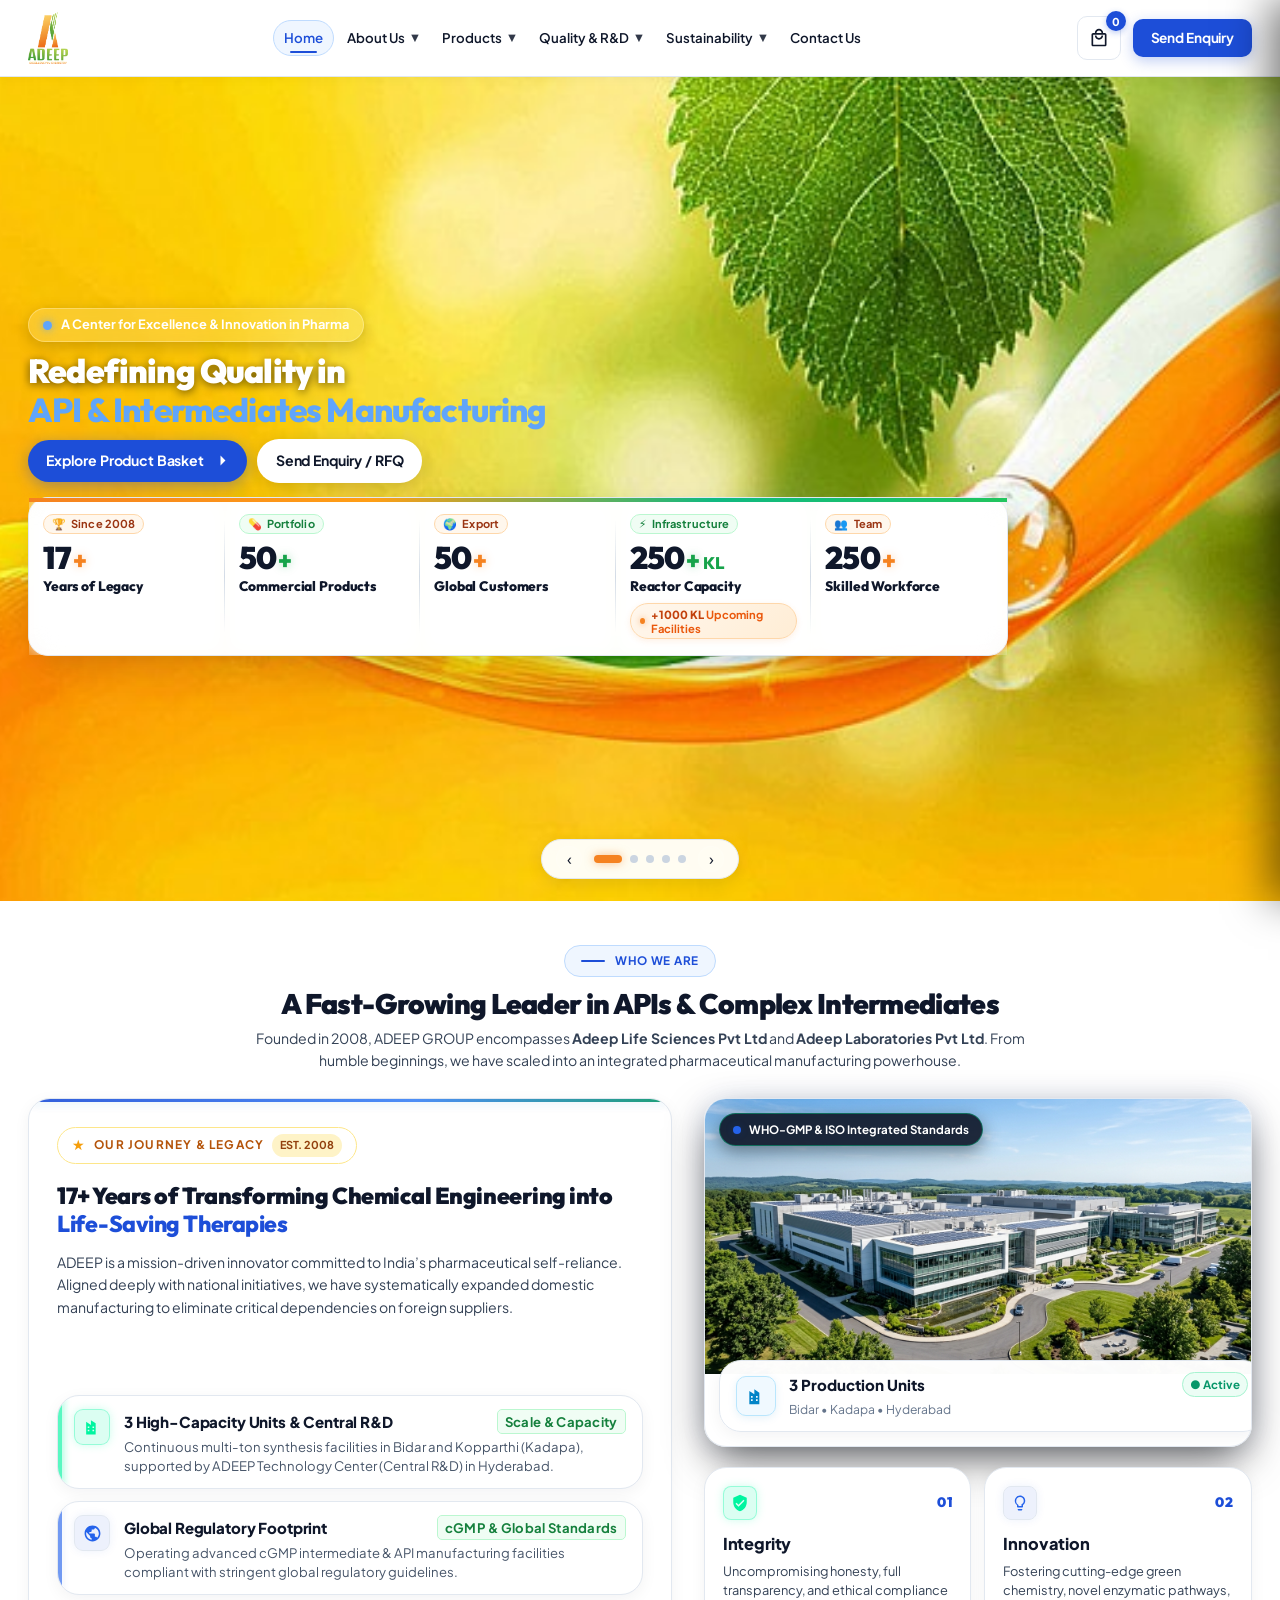
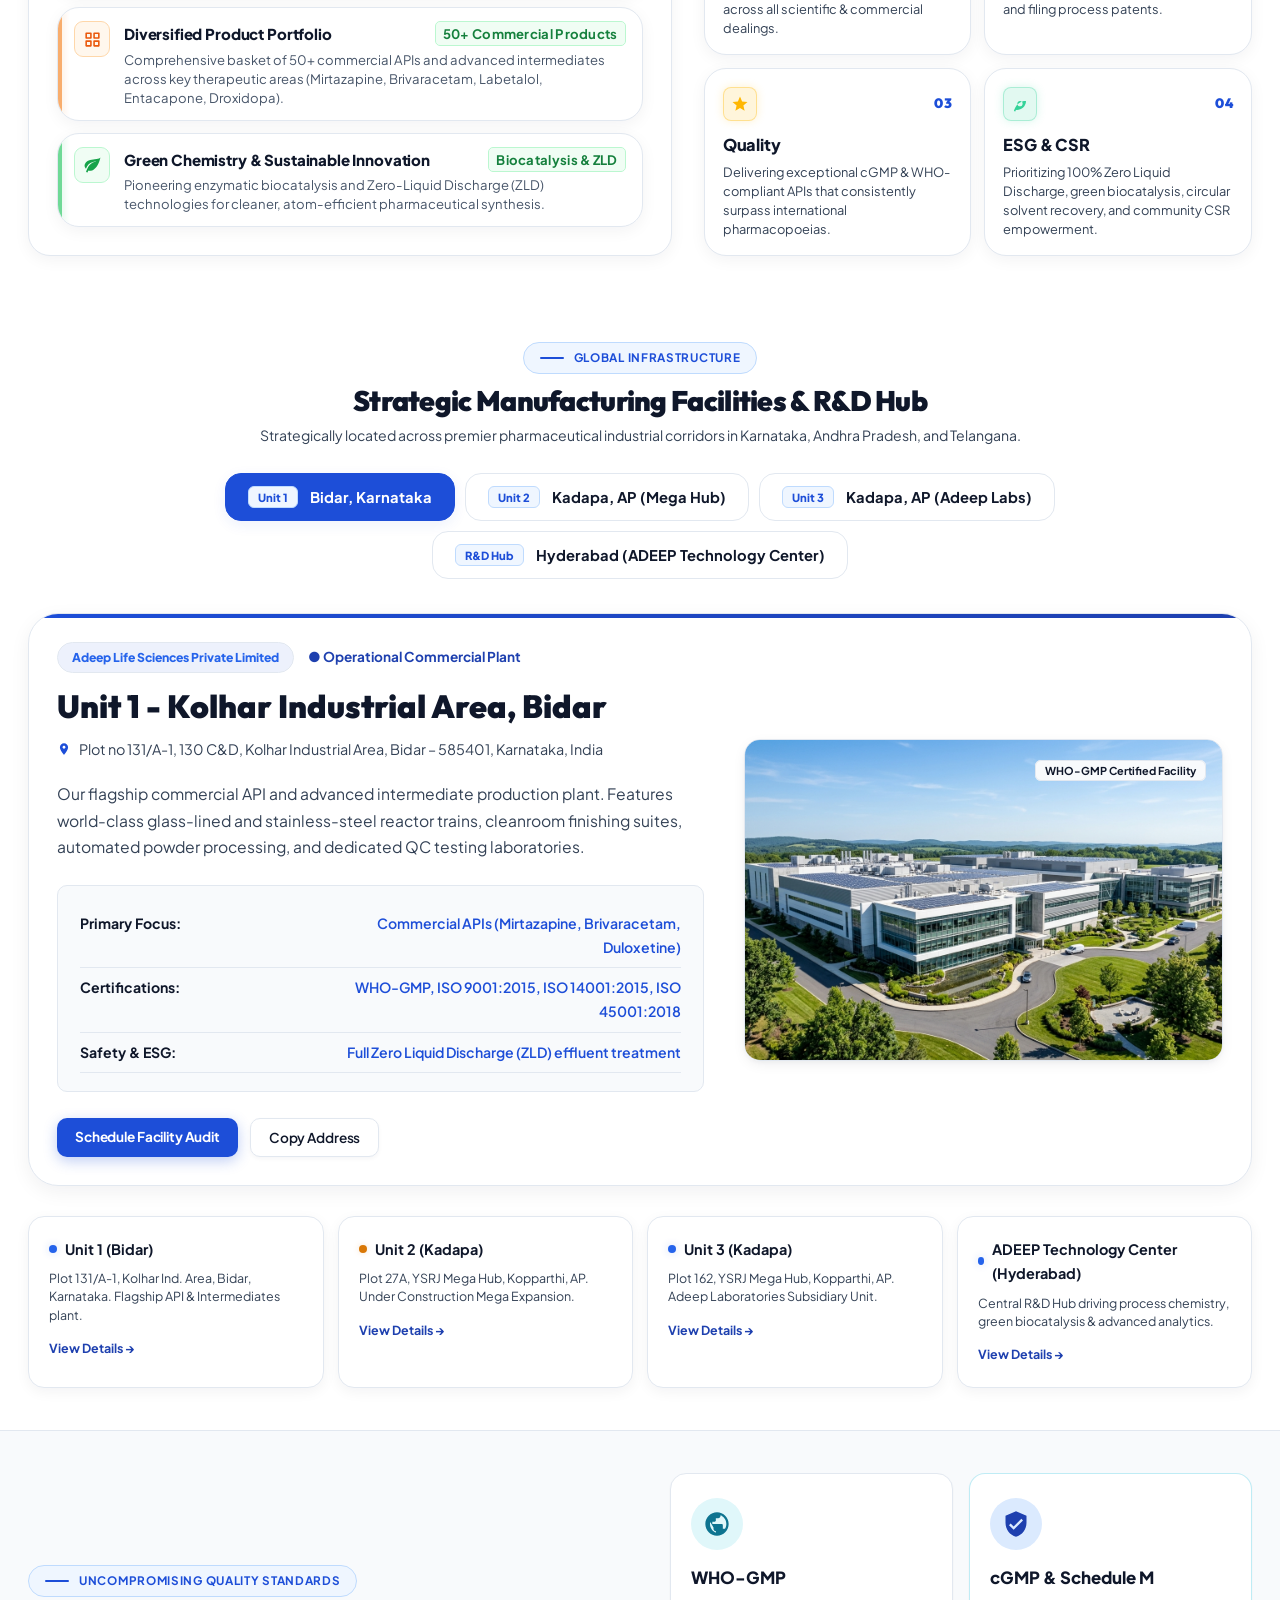
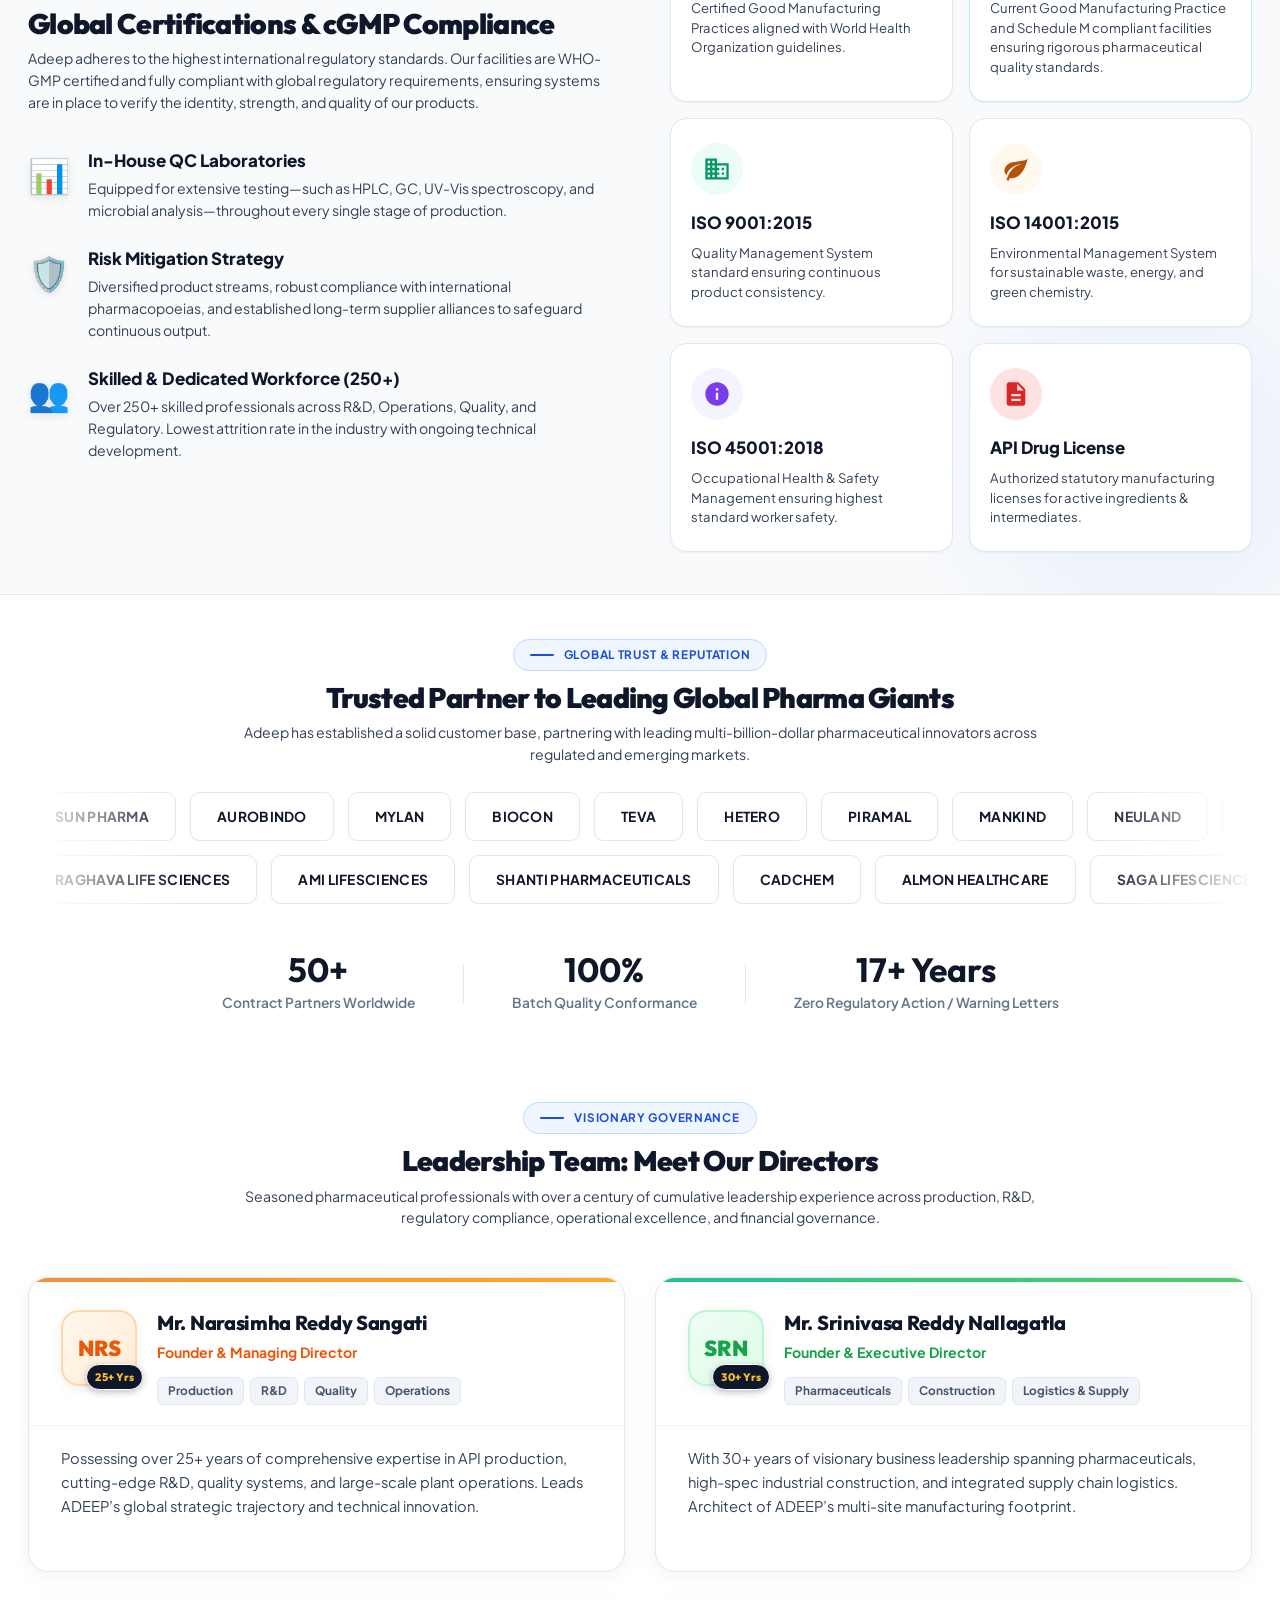
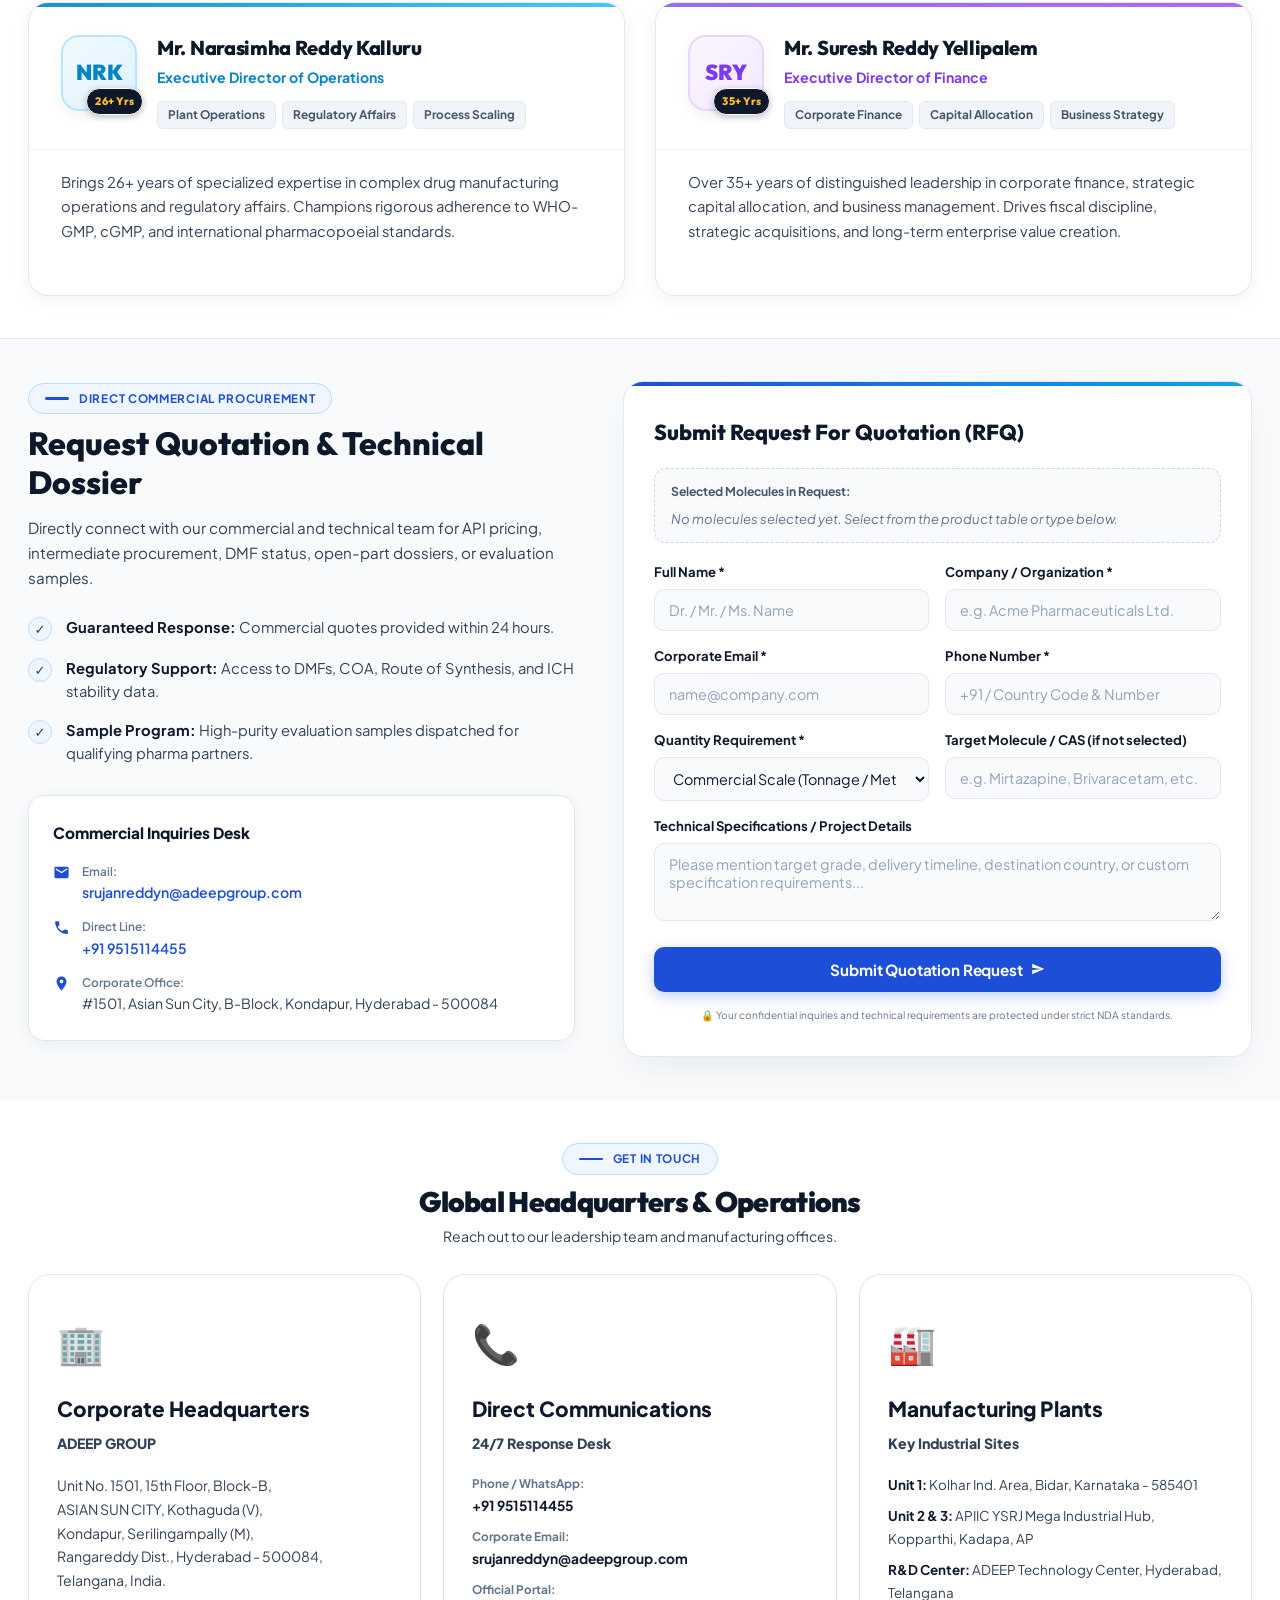
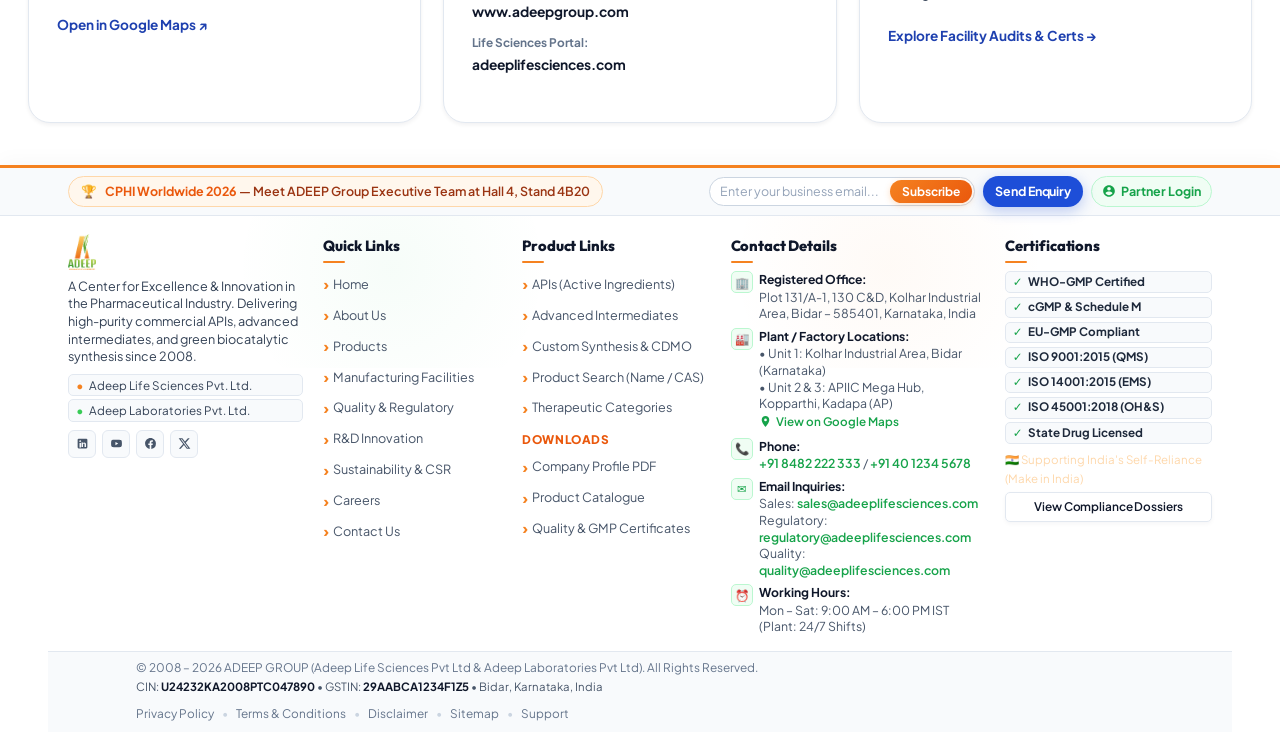
==== commit 5d181cdd: "up" ====
--- a/index.html
+++ b/index.html
@@ -4,13 +4,13 @@
   <meta charset="UTF-8" />
   <meta name="viewport" content="width=device-width, initial-scale=1.0" />
   <title>ADEEP GROUP | World-Class API & Intermediate Pharmaceutical Manufacturing</title>
-  <meta name="description" content="ADEEP GROUP is a premier pharmaceutical manufacturer with a 17+ year legacy specializing in APIs, advanced intermediates, and green biocatalysis. USFDA & WHO-GMP compliant." />
+  <meta name="description" content="ADEEP GROUP is a premier pharmaceutical manufacturer with a 17+ year legacy specializing in APIs, advanced intermediates, and green biocatalysis. cGMP & WHO-GMP compliant." />
   <meta name="keywords" content="ADEEP Group, Adeep Life Sciences, Adeep Laboratories, API manufacturing, Mirtazapine, Brivaracetam, biocatalysis, green chemistry, pharmaceutical manufacturer India" />
   <link rel="preconnect" href="https://fonts.googleapis.com">
   <link rel="preconnect" href="https://fonts.gstatic.com" crossorigin>
   <link href="https://fonts.googleapis.com/css2?family=Plus+Jakarta+Sans:wght@300;400;500;600;700;800&family=Outfit:wght@400;500;600;700;800;900&family=JetBrains+Mono:wght@400;500;600&display=swap" rel="stylesheet">
   <link rel="icon" type="image/png" href="assets/adeep_emblem.png" />
-  <link rel="stylesheet" href="styles.css?v=37.0" />
+  <link rel="stylesheet" href="styles.css?v=59.0" />
   <meta http-equiv="Cache-Control" content="no-cache, no-store, must-revalidate" />
   <meta http-equiv="Pragma" content="no-cache" />
   <meta http-equiv="Expires" content="0" />
@@ -631,7 +631,7 @@
           { msg: 'Initiating continuous enzymatic biocatalysis flow...', badge: 'Enzymes Active' },
           { msg: 'Calibrating multi-ton cGMP synthesis reactors...', badge: 'Reactors 100%' },
           { msg: 'Resolving enantiomeric purity (> 99.8% ee)...', badge: 'High Purity' },
-          { msg: 'Validating USFDA & WHO-GMP quality parameters...', badge: 'GMP Verified' },
+          { msg: 'Validating cGMP & WHO-GMP quality parameters...', badge: 'GMP Verified' },
           { msg: 'Systems operational • Welcome to ADEEP Group', badge: 'Online' }
         ];
 
@@ -708,7 +708,6 @@
             <a href="leadership.html" class="dropdown-item">Leadership &amp; Board</a>
             <a href="facilities.html" class="dropdown-item">Manufacturing Facilities</a>
             <a href="careers.html" class="dropdown-item">Careers &amp; Culture</a>
-            <a href="news.html" class="dropdown-item">News &amp; Events</a>
           </div>
         </div>
 
@@ -808,30 +807,38 @@
 
         <!-- Trust Metrics Bar: Years, Products, Countries, Capacity -->
         <div class="hero-metrics-strip">
-          <div class="metric-card">
-            <div class="metric-value"><span class="counter" data-target="17">17</span><span class="metric-suffix">+</span></div>
+          <div class="metric-card metric-card-orange">
+            <div class="metric-icon-tag">🏆 <span>Since 2008</span></div>
+            <div class="metric-value"><span class="counter" data-target="17">17</span><span class="metric-suffix orange">+</span></div>
             <div class="metric-label">Years of Legacy</div>
-            <div class="metric-sub">Founded in 2008</div>
-          </div>
-          <div class="metric-card">
-            <div class="metric-value"><span class="counter" data-target="30">30</span><span class="metric-suffix">+</span></div>
+            <div class="metric-sub">Pioneering Chemistry</div>
+          </div>
+          <div class="metric-card metric-card-green">
+            <div class="metric-icon-tag mit-green">💊 <span>Portfolio</span></div>
+            <div class="metric-value"><span class="counter" data-target="50">50</span><span class="metric-suffix green">+</span></div>
             <div class="metric-label">Commercial Products</div>
-            <div class="metric-sub">APIs &amp; Key Intermediates</div>
-          </div>
-          <div class="metric-card">
-            <div class="metric-value"><span class="counter" data-target="25">25</span><span class="metric-suffix">+</span></div>
-            <div class="metric-label">Global Countries</div>
-            <div class="metric-sub">US, EU &amp; Emerging Markets</div>
-          </div>
-          <div class="metric-card">
-            <div class="metric-value"><span class="counter" data-target="350">350</span><span class="metric-suffix">+</span><span style="font-size: 1.1rem; font-weight:700;"> KL</span></div>
+            <div class="metric-sub">APIs &amp; Intermediates</div>
+          </div>
+          <div class="metric-card metric-card-orange">
+            <div class="metric-icon-tag">🌍 <span>Export</span></div>
+            <div class="metric-value"><span class="counter" data-target="50">50</span><span class="metric-suffix orange">+</span></div>
+            <div class="metric-label">Global Customers</div>
+            <div class="metric-sub">Worldwide Formulators</div>
+          </div>
+          <div class="metric-card metric-card-green">
+            <div class="metric-icon-tag mit-green">⚡ <span>Infrastructure</span></div>
+            <div class="metric-value"><span class="counter" data-target="250">250</span><span class="metric-suffix green">+</span><span class="metric-unit">KL</span></div>
             <div class="metric-label">Reactor Capacity</div>
-            <div class="metric-sub">Expanding to 600+ KL</div>
-          </div>
-          <div class="metric-card">
-            <div class="metric-value"><span class="counter" data-target="250">250</span><span class="metric-suffix">+</span></div>
+            <div class="metric-facility-upcoming">
+              <span class="pulse-dot"></span>
+              <span><strong>+1000 KL</strong> Upcoming Facilities</span>
+            </div>
+          </div>
+          <div class="metric-card metric-card-orange">
+            <div class="metric-icon-tag">👥 <span>Team</span></div>
+            <div class="metric-value"><span class="counter" data-target="250">250</span><span class="metric-suffix orange">+</span></div>
             <div class="metric-label">Skilled Workforce</div>
-            <div class="metric-sub">Lowest Industry Attrition</div>
+            <div class="metric-sub">Scientists &amp; Engineers</div>
           </div>
         </div>
       </div>
@@ -884,7 +891,7 @@
                   <strong>3 High-Capacity Units &amp; Central R&amp;D</strong>
                   <span class="jh-tag">Scale &amp; Capacity</span>
                 </div>
-                <span>Continuous multi-ton synthesis facilities in Bidar, Kopparthi (Kadapa), and Hyderabad.</span>
+                <span>Continuous multi-ton synthesis facilities in Bidar and Kopparthi (Kadapa), supported by ADEEP Technology Center (Central R&amp;D) in Hyderabad.</span>
               </div>
             </div>
 
@@ -895,35 +902,35 @@
               <div class="jh-content">
                 <div class="jh-title-row">
                   <strong>Global Regulatory Footprint</strong>
-                  <span class="jh-tag">USFDA &amp; Tier-1</span>
+                  <span class="jh-tag">cGMP &amp; Global Standards</span>
                 </div>
-                <span>Merging with a USFDA-accredited intermediate manufacturing facility at Hyderabad for immediate entry into tier-1 regulated markets.</span>
+                <span>Operating advanced cGMP intermediate &amp; API manufacturing facilities compliant with stringent global regulatory guidelines.</span>
               </div>
             </div>
 
             <div class="jh-item jh-item-gold">
               <div class="jh-icon-wrap">
-                <svg viewBox="0 0 24 24" class="jh-svg"><path d="M16 6l2.29 2.29-4.88 4.88-4-4L2 16.59 3.41 18l6-6 4 4 6.3-6.29L22 12V6z"/></svg>
+                <svg viewBox="0 0 24 24" class="jh-svg"><path d="M4 11h6a1 1 0 0 0 1-1V4a1 1 0 0 0-1-1H4a1 1 0 0 0-1 1v6a1 1 0 0 0 1 1zm1-6h4v4H5V5zm9-2a1 1 0 0 0-1 1v6a1 1 0 0 0 1 1h6a1 1 0 0 0 1-1V4a1 1 0 0 0-1-1h-6zm5 6h-4V5h4v4zM4 21h6a1 1 0 0 0 1-1v-6a1 1 0 0 0-1-1H4a1 1 0 0 0-1 1v6a1 1 0 0 0 1 1zm1-6h4v4H5v-4zm9 6h6a1 1 0 0 0 1-1v-6a1 1 0 0 0-1-1h-6a1 1 0 0 0-1 1v6a1 1 0 0 0 1 1zm1-6h4v4h-4v-4z"/></svg>
               </div>
               <div class="jh-content">
                 <div class="jh-title-row">
-                  <strong>Commercial Leadership</strong>
-                  <span class="jh-tag">₹110 Cr+ Turnover</span>
+                  <strong>Diversified Product Portfolio</strong>
+                  <span class="jh-tag">50+ Commercial Products</span>
                 </div>
-                <span>Over ₹110 Cr+ annual turnover across our top API &amp; intermediate basket (Mirtazapine, Brivaracetam, Labetalol, Entacapone, Droxidopa).</span>
-              </div>
-            </div>
-
-            <div class="jh-item jh-item-violet">
+                <span>Comprehensive basket of 50+ commercial APIs and advanced intermediates across key therapeutic areas (Mirtazapine, Brivaracetam, Labetalol, Entacapone, Droxidopa).</span>
+              </div>
+            </div>
+
+            <div class="jh-item jh-item-green">
               <div class="jh-icon-wrap">
-                <svg viewBox="0 0 24 24" class="jh-svg"><path d="M12 1L3 5v6c0 5.55 3.84 10.74 9 12 5.16-1.26 9-6.45 9-12V5l-9-4zm-2 16l-4-4 1.41-1.41L10 14.17l6.59-6.59L18 9l-8 8z"/></svg>
+                <svg viewBox="0 0 24 24" class="jh-svg"><path d="M17 8C8 10 5.9 16.17 3.82 21.34L5.71 22l1-2.3A4.49 4.49 0 008 20C19 20 22 3 22 3c-1 2-8 2.25-13 3.25S2 11.5 2 13.5s1.75 3.75 1.75 3.75C7 8 17 8 17 8z"/></svg>
               </div>
               <div class="jh-content">
                 <div class="jh-title-row">
-                  <strong>Strategic Governance &amp; Investor Value</strong>
-                  <span class="jh-tag">High Enterprise ROI</span>
+                  <strong>Green Chemistry &amp; Sustainable Innovation</strong>
+                  <span class="jh-tag">Biocatalysis &amp; ZLD</span>
                 </div>
-                <span>Disciplined governance and a clear exit strategy designed to maximize enterprise returns.</span>
+                <span>Pioneering enzymatic biocatalysis and Zero-Liquid Discharge (ZLD) technologies for cleaner, atom-efficient pharmaceutical synthesis.</span>
               </div>
             </div>
           </div>
@@ -1027,8 +1034,8 @@
           <span class="fac-name">Kadapa, AP (Adeep Labs)</span>
         </button>
         <button class="fac-tab" data-fac="unit4">
-          <span class="fac-unit-pill fac-pill-accent">Unit 4 &amp; R&amp;D</span>
-          <span class="fac-name">Hyderabad (USFDA &amp; R&amp;D)</span>
+          <span class="fac-unit-pill fac-pill-accent">R&amp;D Hub</span>
+          <span class="fac-name">Hyderabad (ADEEP Technology Center)</span>
         </button>
       </div>
 
@@ -1113,10 +1120,10 @@
 
         <div class="f-sum-card" onclick="switchFacility('unit4')">
           <div class="f-sum-top">
-            <span class="f-dot dot-usfda"></span>
-            <strong>Unit 4 &amp; Central R&amp;D (Hyderabad)</strong>
-          </div>
-          <p>USFDA-accredited intermediate manufacturing plant &amp; central analytical R&amp;D center.</p>
+            <span class="f-dot dot-active"></span>
+            <strong>ADEEP Technology Center (Hyderabad)</strong>
+          </div>
+          <p>Central R&amp;D Hub driving process chemistry, green biocatalysis &amp; advanced analytics.</p>
           <span class="f-sum-link">View Details →</span>
         </div>
       </div>
@@ -1171,11 +1178,11 @@
             </div>
 
             <div class="seal-card seal-highlight-card">
-              <div class="seal-icon-circle seal-fda">
+              <div class="seal-icon-circle seal-regulatory">
                 <svg viewBox="0 0 24 24"><path d="M12 1L3 5v6c0 5.55 3.84 10.74 9 12 5.16-1.26 9-6.45 9-12V5l-9-4zm-2 16l-4-4 1.41-1.41L10 14.17l6.59-6.59L18 9l-8 8z"/></svg>
               </div>
-              <h4>USFDA Accredited</h4>
-              <p>USFDA-accredited intermediate manufacturing facility securing immediate regulated market access.</p>
+              <h4>cGMP &amp; Schedule M</h4>
+              <p>Current Good Manufacturing Practice and Schedule M compliant facilities ensuring rigorous pharmaceutical quality standards.</p>
             </div>
 
             <div class="seal-card">
@@ -1343,84 +1350,71 @@
         </p>
       </div>
 
-      <div class="directors-grid">
+      <div class="directors-showcase">
         <!-- Director 1: Mr. Narasimha Reddy Sangati -->
-        <div class="director-card">
-          <div class="director-avatar-box">
-            <div class="director-monogram">NRS</div>
-            <div class="director-experience-badge">25+ Yrs Exp</div>
-          </div>
-          <div class="director-content">
-            <h3 class="director-name">Mr. Narasimha Reddy Sangati</h3>
-            <div class="director-role">Founder &amp; Managing Director</div>
-            <div class="director-badges">
-              <span class="d-tag">Production</span>
-              <span class="d-tag">R&amp;D</span>
-              <span class="d-tag">Quality Assurance</span>
-              <span class="d-tag">Operations</span>
-            </div>
-            <p class="director-bio">
+        <div class="dir-card">
+          <div class="dir-header">
+            <div class="dir-avatar">NRS<div class="dir-exp-badge">25+ Yrs</div></div>
+            <div>
+              <div class="dir-name">Mr. Narasimha Reddy Sangati</div>
+              <div class="dir-role">Founder &amp; Managing Director</div>
+              <div class="dir-tags"><span class="dir-tag">Production</span><span class="dir-tag">R&amp;D</span><span class="dir-tag">Quality</span><span class="dir-tag">Operations</span></div>
+            </div>
+          </div>
+          <div class="dir-body">
+            <p class="dir-bio">
               Possessing over 25+ years of comprehensive expertise in API production, cutting-edge R&amp;D, quality systems, and large-scale plant operations. Leads ADEEP’s global strategic trajectory and technical innovation.
             </p>
           </div>
         </div>
 
         <!-- Director 2: Mr. Srinivasa Reddy Nallagatla -->
-        <div class="director-card">
-          <div class="director-avatar-box">
-            <div class="director-monogram">SRN</div>
-            <div class="director-experience-badge">30+ Yrs Exp</div>
-          </div>
-          <div class="director-content">
-            <h3 class="director-name">Mr. Srinivasa Reddy Nallagatla</h3>
-            <div class="director-role">Founder &amp; Executive Director</div>
-            <div class="director-badges">
-              <span class="d-tag">Pharmaceuticals</span>
-              <span class="d-tag">Construction</span>
-              <span class="d-tag">Logistics &amp; Supply</span>
-            </div>
-            <p class="director-bio">
+        <div class="dir-card">
+          <div class="dir-header">
+            <div class="dir-avatar">SRN<div class="dir-exp-badge">30+ Yrs</div></div>
+            <div>
+              <div class="dir-name">Mr. Srinivasa Reddy Nallagatla</div>
+              <div class="dir-role">Founder &amp; Executive Director</div>
+              <div class="dir-tags"><span class="dir-tag">Pharmaceuticals</span><span class="dir-tag">Construction</span><span class="dir-tag">Logistics &amp; Supply</span></div>
+            </div>
+          </div>
+          <div class="dir-body">
+            <p class="dir-bio">
               With 30+ years of visionary business leadership spanning pharmaceuticals, high-spec industrial construction, and integrated supply chain logistics. Architect of ADEEP’s multi-site manufacturing footprint.
             </p>
           </div>
         </div>
 
         <!-- Director 3: Mr. Narasimha Reddy Kalluru -->
-        <div class="director-card">
-          <div class="director-avatar-box">
-            <div class="director-monogram">NRK</div>
-            <div class="director-experience-badge">26+ Yrs Exp</div>
-          </div>
-          <div class="director-content">
-            <h3 class="director-name">Mr. Narasimha Reddy Kalluru</h3>
-            <div class="director-role">Executive Director of Operations</div>
-            <div class="director-badges">
-              <span class="d-tag">Plant Operations</span>
-              <span class="d-tag">Regulatory Affairs</span>
-              <span class="d-tag">Process Scaling</span>
-            </div>
-            <p class="director-bio">
-              Brings 26+ years of specialized expertise in complex drug manufacturing operations and regulatory affairs. Champions rigorous adherence to USFDA, WHO-GMP, and international pharmacopoeial standards.
+        <div class="dir-card">
+          <div class="dir-header">
+            <div class="dir-avatar">NRK<div class="dir-exp-badge">26+ Yrs</div></div>
+            <div>
+              <div class="dir-name">Mr. Narasimha Reddy Kalluru</div>
+              <div class="dir-role">Executive Director of Operations</div>
+              <div class="dir-tags"><span class="dir-tag">Plant Operations</span><span class="dir-tag">Regulatory Affairs</span><span class="dir-tag">Process Scaling</span></div>
+            </div>
+          </div>
+          <div class="dir-body">
+            <p class="dir-bio">
+              Brings 26+ years of specialized expertise in complex drug manufacturing operations and regulatory affairs. Champions rigorous adherence to WHO-GMP, cGMP, and international pharmacopoeial standards.
             </p>
           </div>
         </div>
 
         <!-- Director 4: Mr. Suresh Reddy Yellipalem -->
-        <div class="director-card">
-          <div class="director-avatar-box">
-            <div class="director-monogram">SRY</div>
-            <div class="director-experience-badge">35+ Yrs Exp</div>
-          </div>
-          <div class="director-content">
-            <h3 class="director-name">Mr. Suresh Reddy Yellipalem</h3>
-            <div class="director-role">Executive Director of Finance</div>
-            <div class="director-badges">
-              <span class="d-tag">Corporate Finance</span>
-              <span class="d-tag">Capital Allocation</span>
-              <span class="d-tag">Business Strategy</span>
-            </div>
-            <p class="director-bio">
-              Over 35+ years of distinguished leadership in corporate finance, strategic capital allocation, and business management. Drives fiscal discipline, strategic acquisitions, and clear investor exit strategies.
+        <div class="dir-card">
+          <div class="dir-header">
+            <div class="dir-avatar">SRY<div class="dir-exp-badge">35+ Yrs</div></div>
+            <div>
+              <div class="dir-name">Mr. Suresh Reddy Yellipalem</div>
+              <div class="dir-role">Executive Director of Finance</div>
+              <div class="dir-tags"><span class="dir-tag">Corporate Finance</span><span class="dir-tag">Capital Allocation</span><span class="dir-tag">Business Strategy</span></div>
+            </div>
+          </div>
+          <div class="dir-body">
+            <p class="dir-bio">
+              Over 35+ years of distinguished leadership in corporate finance, strategic capital allocation, and business management. Drives fiscal discipline, strategic acquisitions, and long-term enterprise value creation.
             </p>
           </div>
         </div>
@@ -1613,7 +1607,7 @@
           <ul class="plant-quick-list">
             <li><strong>Unit 1:</strong> Kolhar Ind. Area, Bidar, Karnataka - 585401</li>
             <li><strong>Unit 2 &amp; 3:</strong> APIIC YSRJ Mega Industrial Hub, Kopparthi, Kadapa, AP</li>
-            <li><strong>Unit 4 &amp; Central R&amp;D:</strong> Hyderabad, Telangana</li>
+            <li><strong>R&amp;D Center:</strong> ADEEP Technology Center, Hyderabad, Telangana</li>
           </ul>
           <div class="cic-links">
             <a href="#facilities" class="cic-link">Explore Facility Audits &amp; Certs →</a>
@@ -1686,7 +1680,6 @@
           <li><a href="rnd.html">R&amp;D Innovation</a></li>
           <li><a href="sustainability.html">Sustainability &amp; CSR</a></li>
           <li><a href="careers.html">Careers</a></li>
-          <li><a href="news.html">News &amp; Events</a></li>
           <li><a href="contact.html">Contact Us</a></li>
         </ul>
       </div>
@@ -1763,7 +1756,7 @@
         <h4>Certifications</h4>
         <div class="footer-certs-grid">
           <div class="fc-pill"><span class="fcp-check">✓</span><span>WHO-GMP Certified</span></div>
-          <div class="fc-pill"><span class="fcp-check">✓</span><span>USFDA Accredited</span></div>
+          <div class="fc-pill"><span class="fcp-check">✓</span><span>cGMP &amp; Schedule M</span></div>
           <div class="fc-pill"><span class="fcp-check">✓</span><span>EU-GMP Compliant</span></div>
           <div class="fc-pill"><span class="fcp-check">✓</span><span>ISO 9001:2015 (QMS)</span></div>
           <div class="fc-pill"><span class="fcp-check">✓</span><span>ISO 14001:2015 (EMS)</span></div>
@@ -1859,12 +1852,9 @@
         </div>
         <div class="modal-section">
           <h4>Regulatory &amp; Quality Status</h4>
-          <p id="modalCompliance">WHO-GMP Compliant, DMF Available, USFDA Grade Standards</p>
-        </div>
-        <div class="modal-section" id="modalTurnoverSec" style="display:none;">
-          <h4>Annual Commercial Turnover</h4>
-          <p class="modal-revenue-text" id="modalTurnover">₹50 Cr+</p>
-        </div>
+          <p id="modalCompliance">WHO-GMP Compliant, CEP/EDQM Dossiers, cGMP Grade Standards</p>
+        </div>
+
       </div>
 
       <div class="modal-footer">
--- a/styles.css
+++ b/styles.css
@@ -824,11 +824,11 @@
 }
 
 .hero-content {
-  position: relative;
-  z-index: 5;
-  max-width: 650px;
-  text-align: left;
-  margin: 0;
+  position: relative !important;
+  z-index: 5 !important;
+  max-width: 980px !important;
+  text-align: left !important;
+  margin: 0 !important;
 }
 
 /* Hero Badge Pill */
@@ -933,7 +933,7 @@
   display: grid;
   grid-template-columns: repeat(5, 1fr);
   gap: 1px;
-  max-width: 520px;
+  max-width: 980px;
   border-radius: 8px;
   overflow: hidden;
   background: var(--teal-soft);
@@ -1327,6 +1327,14 @@
   border: 1px solid rgba(192, 132, 252, 0.35);
   color: #c084fc;
   box-shadow: 0 0 10px rgba(192, 132, 252, 0.2);
+}
+
+.jh-item-green::before { background: #22c55e; box-shadow: 0 0 8px rgba(34, 197, 94, 0.5); }
+.jh-item-green .jh-icon-wrap {
+  background: rgba(34, 197, 94, 0.12);
+  border: 1px solid rgba(34, 197, 94, 0.3);
+  color: #16a34a;
+  box-shadow: 0 0 10px rgba(34, 197, 94, 0.15);
 }
 
 .jh-content {
@@ -2308,7 +2316,7 @@
 .f-dot { width: 8px; height: 8px; border-radius: 50%; }
 .dot-active      { background: var(--teal-vivid); box-shadow: 0 0 8px var(--teal-glow); }
 .dot-construction{ background: var(--gold); box-shadow: 0 0 6px var(--gold-glow); }
-.dot-usfda       { background: var(--teal); box-shadow: 0 0 6px var(--teal-glow); }
+.dot-regulatory  { background: var(--teal); box-shadow: 0 0 6px var(--teal-glow); }
 
 .f-sum-card p    { font-size: 0.78rem; color: var(--text-muted); line-height: 1.45; margin-bottom: 10px; }
 .f-sum-link      { font-size: 0.78rem; font-weight: 700; color: var(--teal-deep); }
@@ -2383,8 +2391,8 @@
 
 .seal-who      { background: #e0f7fa; color: #0e7490; }
 .seal-who svg  { fill: #0e7490; }
-.seal-fda      { background: #dbeafe; color: #1e40af; }
-.seal-fda svg  { fill: #1e40af; }
+.seal-regulatory      { background: #dbeafe; color: #1e40af; }
+.seal-regulatory svg  { fill: #1e40af; }
 .seal-iso      { background: #ecfdf5; color: #059669; }
 .seal-iso svg  { fill: #059669; }
 .seal-iso-env  { background: var(--gold-soft); color: #b45309; }
@@ -2795,9 +2803,45 @@
   color: #334155 !important;
   position: relative !important;
   overflow: hidden !important;
-  border-top: 4px solid #f58220 !important;
-  padding: 0 0 28px !important;
+  border-top: 3px solid #f58220 !important;
+  padding: 0 !important;
   box-shadow: 0 -4px 20px rgba(15, 23, 42, 0.03) !important;
+}
+
+/* Maintain comfortable breathing space on left and right edges across the entire footer */
+.site-footer .container,
+.site-footer .ftr-container,
+.site-footer .footer-main-grid,
+.site-footer .fbb-container {
+  max-width: 1240px !important;
+  width: calc(100% - 96px) !important;
+  margin-left: auto !important;
+  margin-right: auto !important;
+  padding-left: 20px !important;
+  padding-right: 20px !important;
+  box-sizing: border-box !important;
+}
+
+@media (max-width: 1200px) {
+  .site-footer .container,
+  .site-footer .ftr-container,
+  .site-footer .footer-main-grid,
+  .site-footer .fbb-container {
+    width: calc(100% - 64px) !important;
+    padding-left: 16px !important;
+    padding-right: 16px !important;
+  }
+}
+
+@media (max-width: 768px) {
+  .site-footer .container,
+  .site-footer .ftr-container,
+  .site-footer .footer-main-grid,
+  .site-footer .fbb-container {
+    width: calc(100% - 32px) !important;
+    padding-left: 10px !important;
+    padding-right: 10px !important;
+  }
 }
 
 /* Subtle logo ambient glow in pure white */
@@ -2805,24 +2849,25 @@
   content: '' !important;
   position: absolute !important;
   top: 0; left: 15%;
-  width: 500px; height: 300px;
-  background: radial-gradient(circle, rgba(34, 197, 94, 0.05) 0%, transparent 70%) !important;
+  width: 400px; height: 200px;
+  background: radial-gradient(circle, rgba(34, 197, 94, 0.04) 0%, transparent 70%) !important;
   pointer-events: none !important;
 }
 .site-footer::after {
   content: '' !important;
   position: absolute !important;
   top: 0; right: 15%;
-  width: 500px; height: 300px;
-  background: radial-gradient(circle, rgba(245, 130, 32, 0.05) 0%, transparent 70%) !important;
+  width: 400px; height: 200px;
+  background: radial-gradient(circle, rgba(245, 130, 32, 0.04) 0%, transparent 70%) !important;
   pointer-events: none !important;
 }
 
-/* ── Top Event & Newsletter Ribbon ── */
+/* ── Top Event & Newsletter Ribbon (Ultra-Slim) ── */
 .footer-top-ribbon {
   background: #f8fafc !important;
   border-bottom: 1px solid #e2e8f0 !important;
-  padding: 22px 0 !important;
+  padding-top: 8px !important;
+  padding-bottom: 8px !important;
   position: relative !important;
   z-index: 2 !important;
 }
@@ -2830,18 +2875,18 @@
   display: flex !important;
   align-items: center !important;
   justify-content: space-between !important;
-  gap: 24px !important;
+  gap: 12px !important;
   flex-wrap: wrap !important;
 }
 .ftr-event-chip {
   display: inline-flex !important;
   align-items: center !important;
-  gap: 10px !important;
+  gap: 8px !important;
   background: #fff7ed !important;
   border: 1px solid #fed7aa !important;
-  padding: 8px 18px !important;
+  padding: 4px 12px !important;
   border-radius: 9999px !important;
-  font-size: 0.85rem !important;
+  font-size: 0.78rem !important;
   color: #9a3412 !important;
   font-weight: 600 !important;
 }
@@ -2851,29 +2896,29 @@
 .ftr-actions {
   display: flex !important;
   align-items: center !important;
-  gap: 14px !important;
+  gap: 8px !important;
   flex-wrap: wrap !important;
 }
 .ftr-newsletter-form {
   display: flex !important;
   align-items: center !important;
   background: #ffffff !important;
-  border: 1.5px solid #cbd5e1 !important;
+  border: 1px solid #cbd5e1 !important;
   border-radius: 9999px !important;
-  padding: 3px 3px 3px 16px !important;
+  padding: 2px 2px 2px 10px !important;
   transition: all 0.25s ease !important;
 }
 .ftr-newsletter-form:focus-within {
   border-color: #22c55e !important;
-  box-shadow: 0 0 0 3px rgba(34, 197, 94, 0.15) !important;
+  box-shadow: 0 0 0 2px rgba(34, 197, 94, 0.12) !important;
 }
 .ftr-newsletter-form input {
   background: transparent !important;
   border: none !important;
   outline: none !important;
   color: #0f172a !important;
-  font-size: 0.86rem !important;
-  width: 220px !important;
+  font-size: 0.78rem !important;
+  width: 170px !important;
 }
 .ftr-newsletter-form input::placeholder {
   color: #94a3b8 !important;
@@ -2883,19 +2928,16 @@
   color: #ffffff !important;
   border: none !important;
   border-radius: 9999px !important;
-  padding: 8px 18px !important;
-  font-size: 0.84rem !important;
+  padding: 4px 12px !important;
+  font-size: 0.75rem !important;
   font-weight: 700 !important;
   cursor: pointer !important;
   transition: all 0.2s ease !important;
-  box-shadow: 0 2px 8px rgba(245, 130, 32, 0.3) !important;
+  box-shadow: 0 2px 6px rgba(245, 130, 32, 0.25) !important;
 }
 .ftr-newsletter-form button:hover {
   background: linear-gradient(135deg, #ea580c 0%, #c2410c 100%) !important;
-  transform: translateY(-1px) !important;
-  box-shadow: 0 4px 12px rgba(245, 130, 32, 0.4) !important;
-}
-/* Enquiry button in footer (ADEEP Bio-Emerald Green instead of blue) */
+}
 .site-footer .btn-primary,
 .ftr-actions .btn-primary {
   background: linear-gradient(135deg, #22c55e 0%, #16a34a 100%) !important;
@@ -2905,25 +2947,25 @@
   font-weight: 700 !important;
   cursor: pointer !important;
   transition: all 0.2s ease !important;
-  box-shadow: 0 2px 8px rgba(34, 197, 94, 0.3) !important;
+  box-shadow: 0 2px 6px rgba(34, 197, 94, 0.25) !important;
   text-decoration: none !important;
+  padding: 5px 12px !important;
+  font-size: 0.78rem !important;
 }
 .site-footer .btn-primary:hover,
 .ftr-actions .btn-primary:hover {
   background: linear-gradient(135deg, #16a34a 0%, #15803d 100%) !important;
-  transform: translateY(-1px) !important;
-  box-shadow: 0 4px 14px rgba(34, 197, 94, 0.4) !important;
 }
 .ftr-login-link {
-  font-size: 0.86rem !important;
+  font-size: 0.78rem !important;
   font-weight: 700 !important;
   color: #16a34a !important;
   background: #f0fdf4 !important;
   text-decoration: none !important;
   display: inline-flex !important;
   align-items: center !important;
-  gap: 6px !important;
-  padding: 8px 14px !important;
+  gap: 5px !important;
+  padding: 4px 10px !important;
   border: 1px solid #bbf7d0 !important;
   border-radius: 9999px !important;
   transition: all 0.2s ease !important;
@@ -2934,43 +2976,45 @@
   border-color: #86efac !important;
 }
 
-/* ── Main Multi-Column Content ── */
+/* ── Main Multi-Column Content (Compact 5-Column Single Screen Grid) ── */
 .footer-main-grid {
   display: grid !important;
-  grid-template-columns: 1.4fr 1.05fr 1.15fr 1.4fr 1.05fr !important;
-  gap: 36px !important;
-  padding: 52px 0 36px !important;
+  grid-template-columns: 1.25fr 0.95fr 1fr 1.35fr 1.1fr !important;
+  gap: 20px !important;
+  padding-top: 18px !important;
+  padding-bottom: 12px !important;
   position: relative !important;
   z-index: 2 !important;
 }
 @media (max-width: 1200px) {
   .footer-main-grid {
     grid-template-columns: repeat(3, 1fr) !important;
+    gap: 16px !important;
   }
 }
 @media (max-width: 768px) {
   .footer-main-grid {
     grid-template-columns: 1fr !important;
-    gap: 32px !important;
+    gap: 18px !important;
   }
 }
 
 .footer-col h4 {
   font-family: 'Outfit', sans-serif !important;
-  font-size: 1.05rem !important;
+  font-size: 0.92rem !important;
   font-weight: 800 !important;
   color: #0f172a !important;
-  margin-bottom: 20px !important;
+  margin-bottom: 8px !important;
   position: relative !important;
-  padding-bottom: 10px !important;
+  padding-bottom: 5px !important;
   letter-spacing: -0.01em !important;
 }
 .footer-col h4::after {
   content: '' !important;
   position: absolute !important;
   bottom: 0; left: 0 !important;
-  width: 28px !important;
-  height: 2.5px !important;
+  width: 22px !important;
+  height: 2px !important;
   background: #f58220 !important;
   border-radius: 2px !important;
 }
@@ -2980,47 +3024,48 @@
 
 /* Company Info Column */
 .footer-brand-logo {
-  height: 52px !important;
+  height: 36px !important;
   width: auto !important;
   object-fit: contain !important;
-  margin-bottom: 16px !important;
+  margin-bottom: 8px !important;
   filter: none !important;
   -webkit-filter: none !important;
   box-shadow: none !important;
 }
 .footer-desc {
-  font-size: 0.9rem !important;
+  font-size: 0.79rem !important;
   color: #475569 !important;
-  line-height: 1.65 !important;
-  margin-bottom: 16px !important;
+  line-height: 1.4 !important;
+  margin-bottom: 8px !important;
 }
 .footer-entities {
-  font-size: 0.82rem !important;
+  font-size: 0.73rem !important;
   color: #334155 !important;
   display: flex !important;
   flex-direction: column !important;
-  gap: 5px !important;
-  margin-bottom: 20px !important;
+  gap: 3px !important;
+  margin-bottom: 8px !important;
 }
 .footer-entities span {
   display: flex !important;
   align-items: center !important;
-  gap: 6px !important;
+  gap: 5px !important;
   background: #f8fafc !important;
   border: 1px solid #e2e8f0 !important;
-  padding: 4px 10px !important;
-  border-radius: 6px !important;
+  padding: 2.5px 7px !important;
+  border-radius: 5px !important;
+  line-height: 1.3 !important;
 }
 .footer-social-row {
   display: flex !important;
   align-items: center !important;
-  gap: 10px !important;
-  margin-top: 14px !important;
+  gap: 6px !important;
+  margin-top: 6px !important;
 }
 .footer-social-btn {
-  width: 38px !important;
-  height: 38px !important;
-  border-radius: 10px !important;
+  width: 28px !important;
+  height: 28px !important;
+  border-radius: 6px !important;
   background: #f8fafc !important;
   border: 1px solid #e2e8f0 !important;
   display: flex !important;
@@ -3031,16 +3076,16 @@
   text-decoration: none !important;
 }
 .footer-social-btn svg {
-  width: 17px !important;
-  height: 17px !important;
+  width: 13px !important;
+  height: 13px !important;
   fill: currentColor !important;
 }
 .footer-social-btn:hover {
   background: #f58220 !important;
   color: #ffffff !important;
   border-color: #f58220 !important;
-  transform: translateY(-3px) !important;
-  box-shadow: 0 6px 14px rgba(245, 130, 32, 0.25) !important;
+  transform: translateY(-2px) !important;
+  box-shadow: 0 4px 10px rgba(245, 130, 32, 0.25) !important;
 }
 
 /* Links Columns */
@@ -3050,28 +3095,29 @@
   margin: 0 !important;
   display: flex !important;
   flex-direction: column !important;
-  gap: 9px !important;
+  gap: 4px !important;
 }
 .footer-nav-list li a {
-  font-size: 0.88rem !important;
+  font-size: 0.79rem !important;
   color: #475569 !important;
   text-decoration: none !important;
   transition: all 0.2s ease !important;
   display: inline-flex !important;
   align-items: center !important;
-  gap: 6px !important;
+  gap: 4px !important;
+  line-height: 1.35 !important;
 }
 .footer-nav-list li a::before {
   content: '›' !important;
   color: #f58220 !important;
-  font-size: 1.1rem !important;
+  font-size: 0.95rem !important;
   font-weight: 800 !important;
   line-height: 0.8 !important;
   transition: transform 0.2s ease !important;
 }
 .footer-nav-list li a:hover {
   color: #f58220 !important;
-  transform: translateX(4px) !important;
+  transform: translateX(3px) !important;
 }
 .footer-nav-list li a:hover::before {
   color: #22c55e !important;
@@ -3079,32 +3125,32 @@
 
 /* Downloads Subsection */
 .footer-sub-heading {
-  font-size: 0.84rem !important;
+  font-size: 0.74rem !important;
   font-weight: 800 !important;
   color: #ea580c !important;
   text-transform: uppercase !important;
-  letter-spacing: 0.06em !important;
-  margin: 22px 0 10px !important;
+  letter-spacing: 0.05em !important;
+  margin: 8px 0 4px !important;
 }
 
 /* Contact Column */
 .footer-contact-items {
   display: flex !important;
   flex-direction: column !important;
-  gap: 16px !important;
+  gap: 6px !important;
 }
 .fci-item {
   display: flex !important;
   align-items: flex-start !important;
-  gap: 12px !important;
-  font-size: 0.86rem !important;
+  gap: 6px !important;
+  font-size: 0.77rem !important;
   color: #475569 !important;
-  line-height: 1.55 !important;
+  line-height: 1.35 !important;
 }
 .fci-icon {
-  width: 32px !important;
-  height: 32px !important;
-  border-radius: 8px !important;
+  width: 22px !important;
+  height: 22px !important;
+  border-radius: 5px !important;
   background: #f0fdf4 !important;
   border: 1px solid #bbf7d0 !important;
   display: flex !important;
@@ -3112,13 +3158,13 @@
   justify-content: center !important;
   color: #16a34a !important;
   flex-shrink: 0 !important;
-  font-size: 0.9rem !important;
+  font-size: 0.72rem !important;
 }
 .fci-content strong {
   display: block !important;
   color: #0f172a !important;
-  font-size: 0.82rem !important;
-  margin-bottom: 2px !important;
+  font-size: 0.76rem !important;
+  margin-bottom: 1px !important;
 }
 .fci-content a {
   color: #16a34a !important;
@@ -3132,11 +3178,11 @@
 .fci-map-link {
   display: inline-flex !important;
   align-items: center !important;
-  gap: 6px !important;
-  margin-top: 4px !important;
+  gap: 4px !important;
+  margin-top: 2px !important;
   color: #f58220 !important;
   font-weight: 700 !important;
-  font-size: 0.82rem !important;
+  font-size: 0.73rem !important;
   text-decoration: none !important;
 }
 .fci-map-link:hover {
@@ -3148,35 +3194,46 @@
 .footer-certs-grid {
   display: flex !important;
   flex-direction: column !important;
-  gap: 8px !important;
-  margin-bottom: 18px !important;
+  gap: 3.5px !important;
+  margin-bottom: 6px !important;
 }
 .fc-pill {
   display: inline-flex !important;
   align-items: center !important;
-  gap: 8px !important;
+  gap: 5px !important;
   background: #f8fafc !important;
   border: 1px solid #e2e8f0 !important;
-  border-radius: 8px !important;
-  padding: 6px 12px !important;
-  font-size: 0.8rem !important;
+  border-radius: 5px !important;
+  padding: 2.5px 7px !important;
+  font-size: 0.73rem !important;
   color: #1e293b !important;
   font-weight: 700 !important;
+  line-height: 1.25 !important;
 }
 .fc-pill span.fcp-check {
   color: #16a34a !important;
   font-weight: 900 !important;
 }
 .footer-cta-box {
-  margin-top: 18px !important;
+  margin-top: 6px !important;
+}
+.make-in-india-badge {
+  font-size: 0.72rem !important;
+  margin-bottom: 4px !important;
+}
+.footer-cta-box .btn {
+  padding: 4px 8px !important;
+  font-size: 0.74rem !important;
+  border-radius: 5px !important;
 }
 
 /* ── Bottom Legal Bar ── */
 .footer-bottom-bar {
   border-top: 1px solid #e2e8f0 !important;
   background: #f8fafc !important;
-  padding: 20px 0 !important;
-  margin-top: 10px !important;
+  padding-top: 8px !important;
+  padding-bottom: 8px !important;
+  margin-top: 4px !important;
   position: relative !important;
   z-index: 2 !important;
 }
@@ -3185,14 +3242,17 @@
   justify-content: space-between !important;
   align-items: center !important;
   flex-wrap: wrap !important;
-  gap: 16px !important;
-  font-size: 0.82rem !important;
+  gap: 8px !important;
+  font-size: 0.74rem !important;
   color: #64748b !important;
 }
+.fbb-copy {
+  line-height: 1.3 !important;
+}
 .fbb-corporate-ids {
-  font-size: 0.78rem !important;
+  font-size: 0.71rem !important;
   color: #475569 !important;
-  margin-top: 6px !important;
+  margin-top: 2px !important;
 }
 .fbb-corporate-ids strong {
   color: #0f172a !important;
@@ -3200,12 +3260,13 @@
 .footer-legal-links {
   display: flex !important;
   align-items: center !important;
-  gap: 14px !important;
+  gap: 8px !important;
   flex-wrap: wrap !important;
 }
 .footer-legal-links a {
   color: #64748b !important;
   text-decoration: none !important;
+  font-size: 0.74rem !important;
   transition: color 0.2s ease !important;
 }
 .footer-legal-links a:hover {
@@ -3397,26 +3458,26 @@
 ═══════════════════════════════════════════════════════════ */
 .scroll-top-btn {
   position: fixed;
-  bottom: 28px !important; 
-  right: 28px !important;
+  bottom: 18px !important; 
+  right: 18px !important;
   left: auto !important;
-  width: 48px; height: 48px;
+  width: 38px; height: 38px;
   border-radius: 50%;
   background: var(--grad-teal);
   border: none;
   cursor: pointer;
   display: flex; align-items: center; justify-content: center;
   z-index: 999;
-  box-shadow: var(--shadow-teal);
+  box-shadow: 0 4px 12px rgba(245, 130, 32, 0.35);
   opacity: 0; pointer-events: none;
   transform: translateY(12px);
   transition: var(--t);
-  color: #040711;
-  font-size: 1.2rem;
+  color: #ffffff;
+  font-size: 1rem;
   font-weight: 900;
 }
 .scroll-top-btn.visible { opacity: 1; pointer-events: all; transform: none; }
-.scroll-top-btn:hover { transform: translateY(-3px) scale(1.08); box-shadow: 0 10px 28px var(--teal-glow); }
+.scroll-top-btn:hover { transform: translateY(-2px) scale(1.06); box-shadow: 0 6px 16px rgba(245, 130, 32, 0.45); }
 
 
 
@@ -4257,7 +4318,7 @@
 }
 
 /* Blue Quality Badges */
-.badge-blue, .pill-blue, .badge-usfda, .section-tag-blue {
+.badge-blue, .pill-blue, .badge-regulatory, .section-tag-blue {
   background: #eff6ff !important;
   border: 1px solid #bfdbfe !important;
   color: #1d4ed8 !important;
@@ -4348,27 +4409,43 @@
   transform: translateY(-2px) !important;
 }
 
-/* ── Ultra-Smooth Glassmorphic Hero Metrics Strip ── */
+/* ── Ultra-Smooth Glassmorphic Hero Metrics Strip (State-of-the-Art) ── */
 .hero-metrics-strip {
   display: grid !important;
   grid-template-columns: repeat(5, 1fr) !important;
   align-items: stretch !important;
   gap: 0 !important;
-  background: linear-gradient(135deg, rgba(255, 255, 255, 0.94) 0%, rgba(248, 250, 252, 0.88) 100%) !important;
+  width: 100% !important;
+  max-width: 980px !important;
+  background: rgba(255, 255, 255, 0.98) !important;
   backdrop-filter: blur(24px) saturate(180%) !important;
   -webkit-backdrop-filter: blur(24px) saturate(180%) !important;
-  border: 1px solid rgba(255, 255, 255, 0.85) !important;
-  border-radius: 18px !important;
-  box-shadow: 0 20px 48px -12px rgba(15, 23, 42, 0.12), 
-              0 4px 16px -2px rgba(15, 23, 42, 0.04), 
-              inset 0 1px 0 rgba(255, 255, 255, 0.95) !important;
-  overflow: hidden !important;
+  border: 1px solid #e2e8f0 !important;
+  border-radius: 20px !important;
+  box-shadow: 0 20px 50px -10px rgba(15, 23, 42, 0.14), 
+              0 6px 20px -2px rgba(15, 23, 42, 0.05), 
+              inset 0 1px 0 rgba(255, 255, 255, 1) !important;
+  position: relative !important;
+  overflow: visible !important;
   transition: all 0.35s cubic-bezier(0.16, 1, 0.3, 1) !important;
+  margin-top: 14px !important;
+}
+
+/* Luminous Dual-Gradient Top Accent Ribbon */
+.hero-metrics-strip::before {
+  content: '' !important;
+  position: absolute !important;
+  top: 0 !important;
+  left: 0 !important;
+  right: 0 !important;
+  height: 4px !important;
+  background: linear-gradient(90deg, #f58220 0%, #ff9e15 35%, #10b981 70%, #22c55e 100%) !important;
+  z-index: 3 !important;
 }
 
 .hero-metrics-strip:hover {
-  box-shadow: 0 24px 54px -10px rgba(15, 23, 42, 0.16), 
-              0 6px 20px -2px rgba(15, 23, 42, 0.06), 
+  box-shadow: 0 26px 60px -10px rgba(15, 23, 42, 0.18), 
+              0 8px 24px -2px rgba(15, 23, 42, 0.07), 
               inset 0 1px 0 rgba(255, 255, 255, 1) !important;
 }
 
@@ -4377,79 +4454,152 @@
   background: transparent !important;
   color: #0f172a !important;
   border-right: none !important;
-  padding: 14px 18px !important;
+  padding: 16px 14px !important;
   display: flex !important;
   flex-direction: column !important;
-  justify-content: center !important;
+  justify-content: flex-start !important;
   text-align: left !important;
   transition: all 0.35s cubic-bezier(0.16, 1, 0.3, 1) !important;
   cursor: default !important;
-}
-
-/* Smooth Faded Vertical Dividers */
+  box-sizing: border-box !important;
+}
+
+/* Crisp Elegant Vertical Dividers */
 .metric-card:not(:last-child)::after {
   content: '' !important;
   position: absolute !important;
   right: 0 !important;
-  top: 18% !important;
-  height: 64% !important;
+  top: 14% !important;
+  height: 72% !important;
   width: 1px !important;
   background: linear-gradient(180deg, 
-    rgba(148, 163, 184, 0) 0%, 
-    rgba(148, 163, 184, 0.35) 50%, 
-    rgba(148, 163, 184, 0) 100%) !important;
+    rgba(226, 232, 240, 0) 0%, 
+    rgba(203, 213, 225, 0.85) 50%, 
+    rgba(226, 232, 240, 0) 100%) !important;
   pointer-events: none !important;
 }
 
-/* Smooth Accent Top Highlight on Hover */
-.metric-card::before {
-  content: '' !important;
-  position: absolute !important;
-  top: 0 !important;
-  left: 20% !important;
-  right: 20% !important;
-  height: 2.5px !important;
+.metric-card:hover {
+  background: rgba(248, 250, 252, 0.85) !important;
+  transform: translateY(-3px) !important;
+}
+
+/* Micro Category Tag */
+.metric-icon-tag {
+  display: inline-flex !important;
+  align-items: center !important;
+  gap: 5px !important;
+  font-size: 0.69rem !important;
+  font-weight: 700 !important;
+  color: #9a3412 !important;
+  background: #fff7ed !important;
+  border: 1px solid #fed7aa !important;
+  padding: 2px 8px !important;
   border-radius: 9999px !important;
-  background: linear-gradient(90deg, #1d4ed8, #0ea5e9) !important;
-  opacity: 0 !important;
-  transform: scaleX(0.4) !important;
-  transition: all 0.35s cubic-bezier(0.16, 1, 0.3, 1) !important;
-}
-
-.metric-card:hover {
-  background: rgba(255, 255, 255, 0.6) !important;
-  transform: translateY(-2px) !important;
-}
-
-.metric-card:hover::before {
-  opacity: 1 !important;
-  transform: scaleX(1) !important;
+  width: fit-content !important;
+  margin-bottom: 8px !important;
+  line-height: 1.25 !important;
+  letter-spacing: 0.01em !important;
+}
+
+.metric-icon-tag.mit-green {
+  color: #15803d !important;
+  background: #f0fdf4 !important;
+  border-color: #bbf7d0 !important;
 }
 
 .metric-value {
-  font-family: var(--font-heading) !important;
+  font-family: 'Outfit', sans-serif !important;
   color: #0f172a !important;
-  font-size: 1.42rem !important;
-  font-weight: 800 !important;
-  line-height: 1.12 !important;
-  letter-spacing: -0.025em !important;
-  margin-bottom: 4px !important;
+  font-size: 1.95rem !important;
+  font-weight: 900 !important;
+  line-height: 1 !important;
+  letter-spacing: -0.03em !important;
+  margin-bottom: 5px !important;
   display: flex !important;
   align-items: baseline !important;
 }
 
-.metric-suffix, .metric-plus {
-  color: #1d4ed8 !important;
+.metric-suffix {
+  font-weight: 900 !important;
+  font-size: 1.5rem !important;
+  margin-left: 2px !important;
+}
+
+.metric-suffix.orange,
+.metric-card:nth-child(odd) .metric-suffix {
+  color: #f58220 !important;
+  text-shadow: 0 0 10px rgba(245, 130, 32, 0.35) !important;
+}
+
+.metric-suffix.green,
+.metric-card:nth-child(even) .metric-suffix {
+  color: #16a34a !important;
+  text-shadow: 0 0 10px rgba(22, 163, 74, 0.35) !important;
+}
+
+.metric-unit {
+  font-size: 1.05rem !important;
   font-weight: 800 !important;
-  margin-left: 2px !important;
+  color: #16a34a !important;
+  margin-left: 4px !important;
+  letter-spacing: -0.01em !important;
 }
 
 .metric-label {
-  color: #475569 !important;
-  font-size: 0.76rem !important;
-  font-weight: 600 !important;
-  line-height: 1.35 !important;
+  font-family: 'Outfit', sans-serif !important;
+  color: #0f172a !important;
+  font-size: 0.86rem !important;
+  font-weight: 800 !important;
+  line-height: 1.3 !important;
+  margin-bottom: 2px !important;
   letter-spacing: -0.01em !important;
+}
+
+.metric-sub {
+  color: #64748b !important;
+  font-size: 0.74rem !important;
+  font-weight: 500 !important;
+  line-height: 1.3 !important;
+}
+
+/* Glowing upcoming reactor expansion badge */
+.metric-facility-upcoming {
+  display: inline-flex !important;
+  align-items: center !important;
+  gap: 6px !important;
+  margin-top: 5px !important;
+  font-size: 0.7rem !important;
+  font-weight: 700 !important;
+  color: #ea580c !important;
+  background: linear-gradient(135deg, #fff7ed 0%, #ffedd5 100%) !important;
+  border: 1px solid #fed7aa !important;
+  padding: 3px 9px !important;
+  border-radius: 9999px !important;
+  width: fit-content !important;
+  box-shadow: 0 2px 6px rgba(245, 130, 32, 0.12) !important;
+  line-height: 1.25 !important;
+}
+
+.metric-facility-upcoming strong {
+  font-weight: 900 !important;
+  color: #c2410c !important;
+}
+
+.pulse-dot {
+  width: 6px !important;
+  height: 6px !important;
+  border-radius: 50% !important;
+  background: #f58220 !important;
+  box-shadow: 0 0 6px rgba(245, 130, 32, 0.6) !important;
+  display: inline-block !important;
+  animation: pulseRadarOrange 1.8s infinite !important;
+}
+
+@keyframes pulseRadarOrange {
+  0% { transform: scale(0.95); box-shadow: 0 0 0 0 rgba(245, 130, 32, 0.7); }
+  70% { transform: scale(1.15); box-shadow: 0 0 0 6px rgba(245, 130, 32, 0); }
+  100% { transform: scale(0.95); box-shadow: 0 0 0 0 rgba(245, 130, 32, 0); }
 }
 
 .hero-slider-nav {
@@ -4469,8 +4619,8 @@
 }
 
 .hero-dot.active {
-  background: #1d4ed8 !important;
-  box-shadow: 0 0 10px rgba(29, 78, 216, 0.5) !important;
+  background: #f58220 !important;
+  box-shadow: 0 0 10px rgba(245, 130, 32, 0.5) !important;
 }
 
 
@@ -4525,9 +4675,26 @@
 }
 
 .jh-tag {
-  background: #eff6ff !important;
-  border: 1px solid #bfdbfe !important;
-  color: #1d4ed8 !important;
+  background: #f0fdf4 !important;
+  border: 1px solid #bbf7d0 !important;
+  color: #15803d !important;
+  font-weight: 700 !important;
+}
+
+.jh-item-green::before { background: #22c55e !important; box-shadow: 0 0 8px rgba(34, 197, 94, 0.4) !important; }
+.jh-item-green .jh-icon-wrap {
+  background: #f0fdf4 !important;
+  border: 1px solid #bbf7d0 !important;
+  color: #16a34a !important;
+  box-shadow: none !important;
+}
+
+.jh-item-gold::before { background: #f58220 !important; box-shadow: 0 0 8px rgba(245, 130, 32, 0.4) !important; }
+.jh-item-gold .jh-icon-wrap {
+  background: #fff7ed !important;
+  border: 1px solid #fed7aa !important;
+  color: #ea580c !important;
+  box-shadow: none !important;
 }
 
 .facility-float-badge {
@@ -4979,32 +5146,52 @@
 }
 
 
-/* 2. Compact Modern Subpage Hero Banners (.page-hero Across Total Website) */
-.page-hero {
-  min-height: auto !important;
-  height: auto !important;
+/* ═══════════════════════════════════════════════════════════
+   2. Full Screen Cover Subpage Hero Banners (.page-hero Across Total Website)
+   ═══════════════════════════════════════════════════════════ */
+.page-hero,
+.page-hero-banner {
+  min-height: calc(100vh - 76px) !important;
+  height: calc(100vh - 76px) !important;
   display: flex !important;
   align-items: center !important;
   position: relative !important;
-  padding: 100px 0 50px !important;
+  padding: 40px 0 !important;
   overflow: hidden !important;
-  background: radial-gradient(circle at 85% 25%, rgba(56, 203, 86, 0.16) 0%, transparent 55%),
-              radial-gradient(circle at 15% 75%, rgba(245, 130, 32, 0.13) 0%, transparent 55%),
-              linear-gradient(135deg, #07152d 0%, #0a2240 50%, #072927 100%) !important;
+  background-size: cover !important;
+  background-position: center center !important;
+  background-repeat: no-repeat !important;
   border-bottom: 1px solid rgba(255, 255, 255, 0.08) !important;
 }
 
-.page-title, .page-hero-title {
-  font-size: clamp(1.75rem, 3.2vw, 2.4rem) !important;
-  line-height: 1.18 !important;
-  margin-bottom: 10px !important;
-}
-
-.page-subtitle, .page-hero-subtitle {
-  font-size: 0.92rem !important;
-  line-height: 1.55 !important;
+.page-hero {
+  background: linear-gradient(180deg, rgba(7, 14, 30, 0.62) 0%, rgba(4, 7, 17, 0.86) 100%), url('assets/hero_cinematic.jpg') center/cover no-repeat !important;
+}
+
+#overview.page-hero {
+  background: linear-gradient(180deg, rgba(7, 14, 30, 0.62) 0%, rgba(4, 7, 17, 0.86) 100%), url('assets/hero_cinematic.jpg') center/cover no-repeat !important;
+}
+
+.page-hero-title, .page-title {
+  font-size: clamp(2.4rem, 4.5vw, 3.8rem) !important;
+  line-height: 1.12 !important;
   margin-bottom: 16px !important;
-  max-width: 660px !important;
+}
+
+.page-hero-subtitle,
+.page-subtitle,
+.page-hero p,
+.page-hero p.page-subtitle,
+#overview p.page-subtitle {
+  font-size: 1.08rem !important;
+  line-height: 1.7 !important;
+  margin-bottom: 20px !important;
+  max-width: 720px !important;
+  color: #ffffff !important;
+  -webkit-text-fill-color: #ffffff !important;
+  opacity: 1 !important;
+  text-shadow: 0 2px 14px rgba(0, 0, 0, 0.95), 0 0 24px rgba(0, 0, 0, 0.85) !important;
+  font-weight: 500 !important;
 }
 
 .breadcrumb {
@@ -5044,27 +5231,32 @@
   margin-bottom: 16px !important;
 }
 
-/* Ensure all Page Hero headings on dark background are crisp white */
+/* Ensure all Page Hero headings on dark background are crisp white with ADEEP Orange/Green accents */
 .page-hero h1,
 .page-hero .page-title,
 .page-hero-title,
 .page-title {
   color: #ffffff !important;
-  text-shadow: 0 2px 10px rgba(0, 0, 0, 0.6) !important;
+  text-shadow: 0 2px 14px rgba(0, 0, 0, 0.75) !important;
 }
 .page-hero p,
 .page-hero .page-subtitle,
 .page-hero-subtitle {
-  color: rgba(241, 245, 249, 0.92) !important;
+  color: #ffffff !important;
+  opacity: 0.96 !important;
+  text-shadow: 0 2px 8px rgba(0, 0, 0, 0.85) !important;
 }
 .page-hero .page-title .accent,
 .page-hero .page-title span,
 .page-hero-title span,
 .page-hero-title .text-gradient {
-  color: #60a5fa !important;
-  -webkit-text-fill-color: #60a5fa !important;
-  background: none !important;
-  filter: none !important;
+  background: linear-gradient(135deg, #f58220 0%, #fb923c 35%, #22c55e 100%) !important;
+  -webkit-background-clip: text !important;
+  -webkit-text-fill-color: transparent !important;
+  background-clip: text !important;
+  color: #f58220 !important;
+  filter: drop-shadow(0 2px 8px rgba(0, 0, 0, 0.5)) !important;
+  text-shadow: none !important;
 }
 
 /* High Specificity Contrast Fix for All Page Heroes */
@@ -5076,7 +5268,7 @@
 h1.page-title,
 h1.page-hero-title {
   color: #ffffff !important;
-  text-shadow: 0 2px 10px rgba(0, 0, 0, 0.6) !important;
+  text-shadow: 0 2px 14px rgba(0, 0, 0, 0.75) !important;
 }
 
 .page-hero h1 span.accent,
@@ -5084,17 +5276,22 @@
 .page-hero .page-title span.accent,
 .page-hero .page-title span,
 .page-hero-title span {
-  color: #60a5fa !important;
-  -webkit-text-fill-color: #60a5fa !important;
-  background: none !important;
-  filter: none !important;
+  background: linear-gradient(135deg, #f58220 0%, #fb923c 35%, #22c55e 100%) !important;
+  -webkit-background-clip: text !important;
+  -webkit-text-fill-color: transparent !important;
+  background-clip: text !important;
+  color: #f58220 !important;
+  filter: drop-shadow(0 2px 8px rgba(0, 0, 0, 0.5)) !important;
+  text-shadow: none !important;
 }
 
 .page-hero p,
 .page-hero p.page-subtitle,
 .page-hero .page-subtitle,
 .page-hero-subtitle {
-  color: rgba(241, 245, 249, 0.94) !important;
+  color: #ffffff !important;
+  opacity: 0.96 !important;
+  text-shadow: 0 2px 8px rgba(0, 0, 0, 0.85) !important;
 }
 
 
@@ -5906,9 +6103,9 @@
   color: #fbbf24 !important;
 }
 
-.ffc-status-badge.usfda {
-  border-color: rgba(168, 85, 247, 0.5) !important;
-  color: #c084fc !important;
+.ffc-status-badge.regulatory {
+  border-color: rgba(34, 197, 94, 0.45) !important;
+  color: #16a34a !important;
 }
 
 .ffc-body {
@@ -6029,3 +6226,132 @@
   padding: 10px 18px !important;
   font-weight: 700 !important;
 }
+
+/* ═════════════════════════════════════════════════════════════════════
+   CORPORATE STRUCTURE ENTITY CARDS (about.html)
+   ═════════════════════════════════════════════════════════════════════ */
+.entities-grid {
+  display: grid !important;
+  grid-template-columns: repeat(auto-fit, minmax(360px, 1fr)) !important;
+  gap: 32px !important;
+  margin-top: 48px !important;
+}
+
+.entity-card {
+  background: #ffffff !important;
+  border: 1px solid #e2e8f0 !important;
+  border-radius: 20px !important;
+  padding: 36px 32px !important;
+  position: relative !important;
+  overflow: hidden !important;
+  transition: all 0.35s cubic-bezier(0.16, 1, 0.3, 1) !important;
+  box-shadow: 0 4px 20px rgba(15, 23, 42, 0.05) !important;
+}
+
+.entity-card::before {
+  content: '' !important;
+  position: absolute !important;
+  top: 0 !important;
+  left: 0 !important;
+  right: 0 !important;
+  height: 4px !important;
+}
+
+.entity-card:nth-child(1)::before {
+  background: linear-gradient(90deg, #f58220 0%, #ff9e15 100%) !important;
+}
+
+.entity-card:nth-child(2)::before {
+  background: linear-gradient(90deg, #10b981 0%, #38cb56 100%) !important;
+}
+
+.entity-card:hover {
+  border-color: #cbd5e1 !important;
+  transform: translateY(-8px) !important;
+  box-shadow: 0 20px 40px rgba(15, 23, 42, 0.1) !important;
+}
+
+.entity-card:nth-child(1) .entity-logo-badge {
+  background: #fff7ed !important;
+  border: 1px solid #fed7aa !important;
+  color: #ea580c !important;
+  box-shadow: 0 2px 8px rgba(245, 130, 32, 0.1) !important;
+}
+
+.entity-card:nth-child(2) .entity-logo-badge {
+  background: #f0fdf4 !important;
+  border: 1px solid #bbf7d0 !important;
+  color: #16a34a !important;
+  box-shadow: 0 2px 8px rgba(16, 185, 129, 0.1) !important;
+}
+
+.entity-logo-badge {
+  display: inline-flex !important;
+  align-items: center !important;
+  gap: 8px !important;
+  padding: 6px 14px !important;
+  border-radius: 9999px !important;
+  font-size: 0.78rem !important;
+  font-weight: 800 !important;
+  text-transform: uppercase !important;
+  letter-spacing: 0.06em !important;
+  margin-bottom: 18px !important;
+}
+
+.entity-card h3 {
+  font-family: 'Outfit', sans-serif !important;
+  font-size: 1.38rem !important;
+  font-weight: 800 !important;
+  color: #0f172a !important;
+  margin-bottom: 12px !important;
+  letter-spacing: -0.01em !important;
+}
+
+.entity-card p {
+  color: #475569 !important;
+  font-size: 0.92rem !important;
+  line-height: 1.65 !important;
+  margin-bottom: 22px !important;
+}
+
+.entity-spec-list {
+  display: flex !important;
+  flex-direction: column !important;
+  gap: 10px !important;
+  background: #f8fafc !important;
+  border: 1px solid #edf2f7 !important;
+  border-radius: 12px !important;
+  padding: 18px 20px !important;
+}
+
+.entity-spec-row {
+  display: flex !important;
+  gap: 10px !important;
+  align-items: flex-start !important;
+  font-size: 0.86rem !important;
+  line-height: 1.5 !important;
+}
+
+.entity-card:nth-child(1) .entity-spec-row .dot {
+  background: #f58220 !important;
+  box-shadow: 0 0 8px rgba(245, 130, 32, 0.4) !important;
+}
+
+.entity-card:nth-child(2) .entity-spec-row .dot {
+  background: #10b981 !important;
+  box-shadow: 0 0 8px rgba(16, 185, 129, 0.4) !important;
+}
+
+.entity-spec-row .dot {
+  width: 7px !important;
+  height: 7px !important;
+  border-radius: 50% !important;
+  flex-shrink: 0 !important;
+  margin-top: 6px !important;
+}
+
+.entity-spec-row span {
+  color: #1e293b !important;
+  font-weight: 500 !important;
+}
+
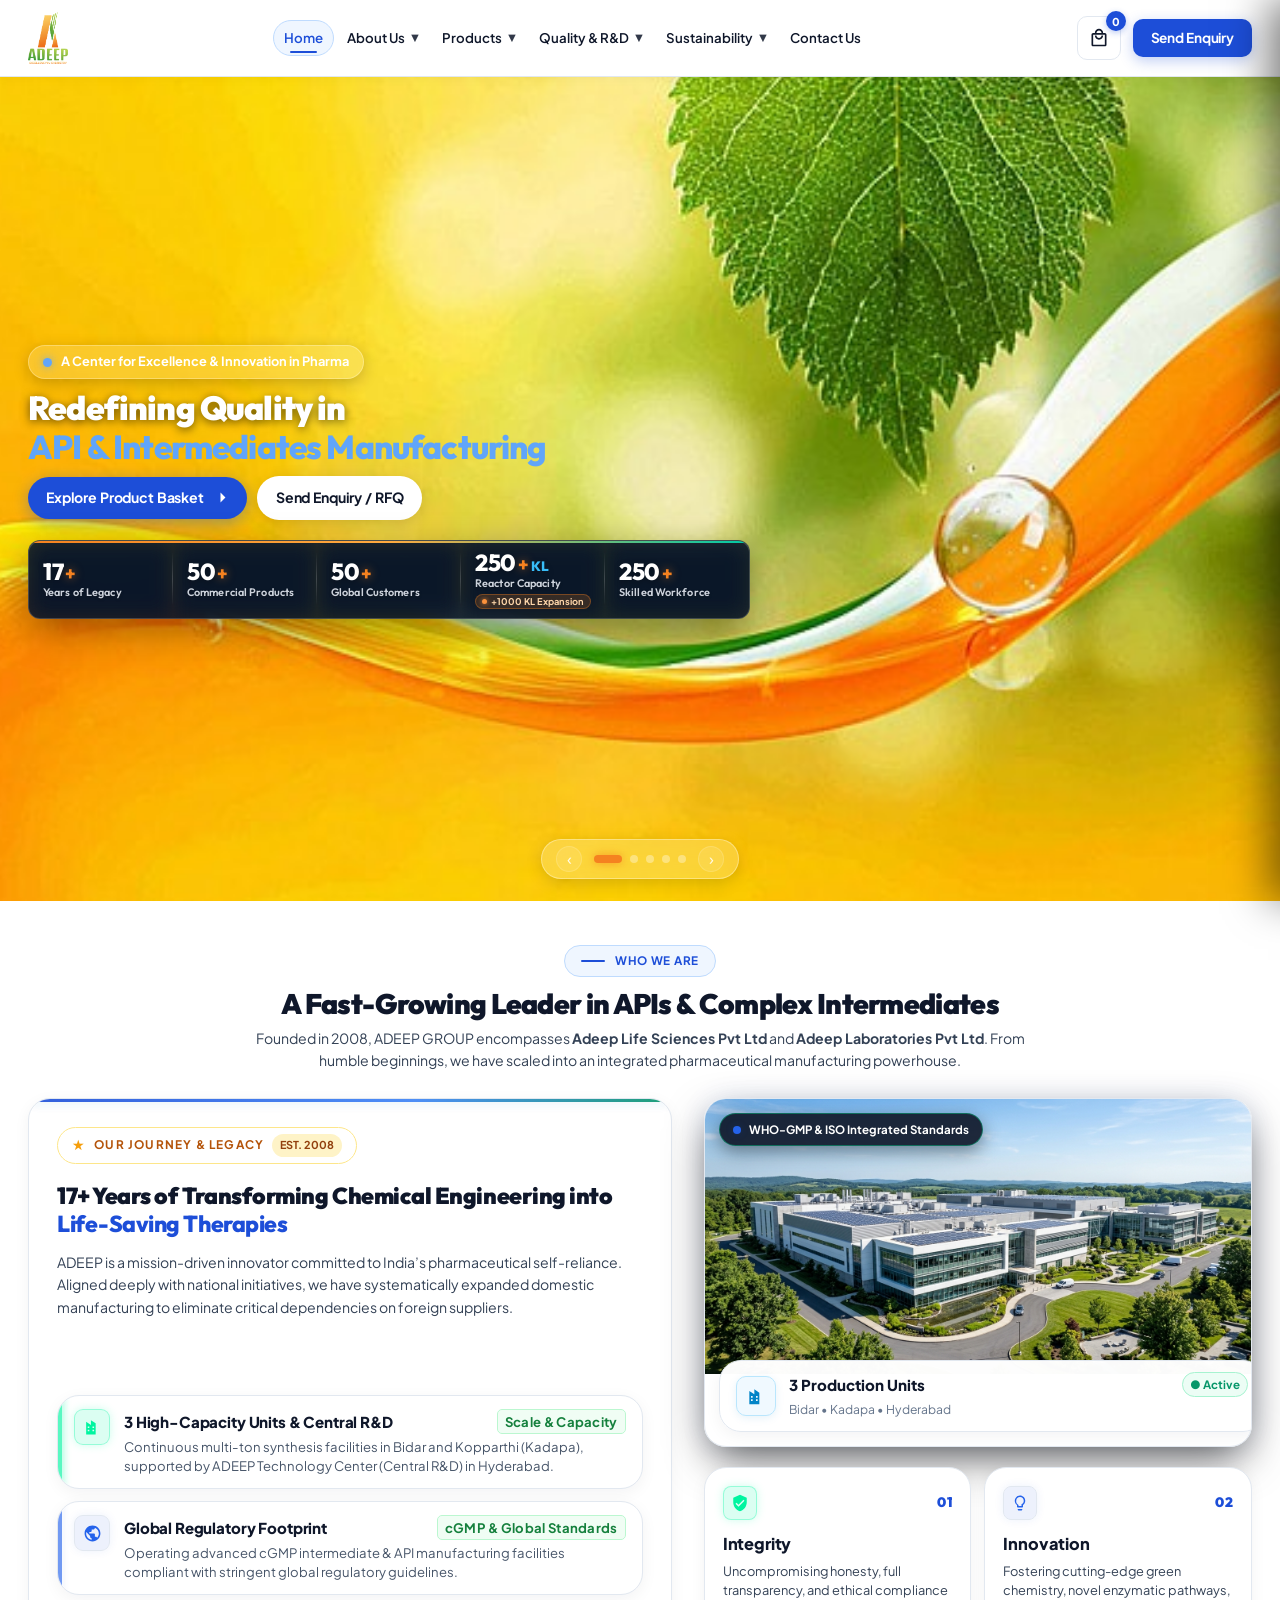
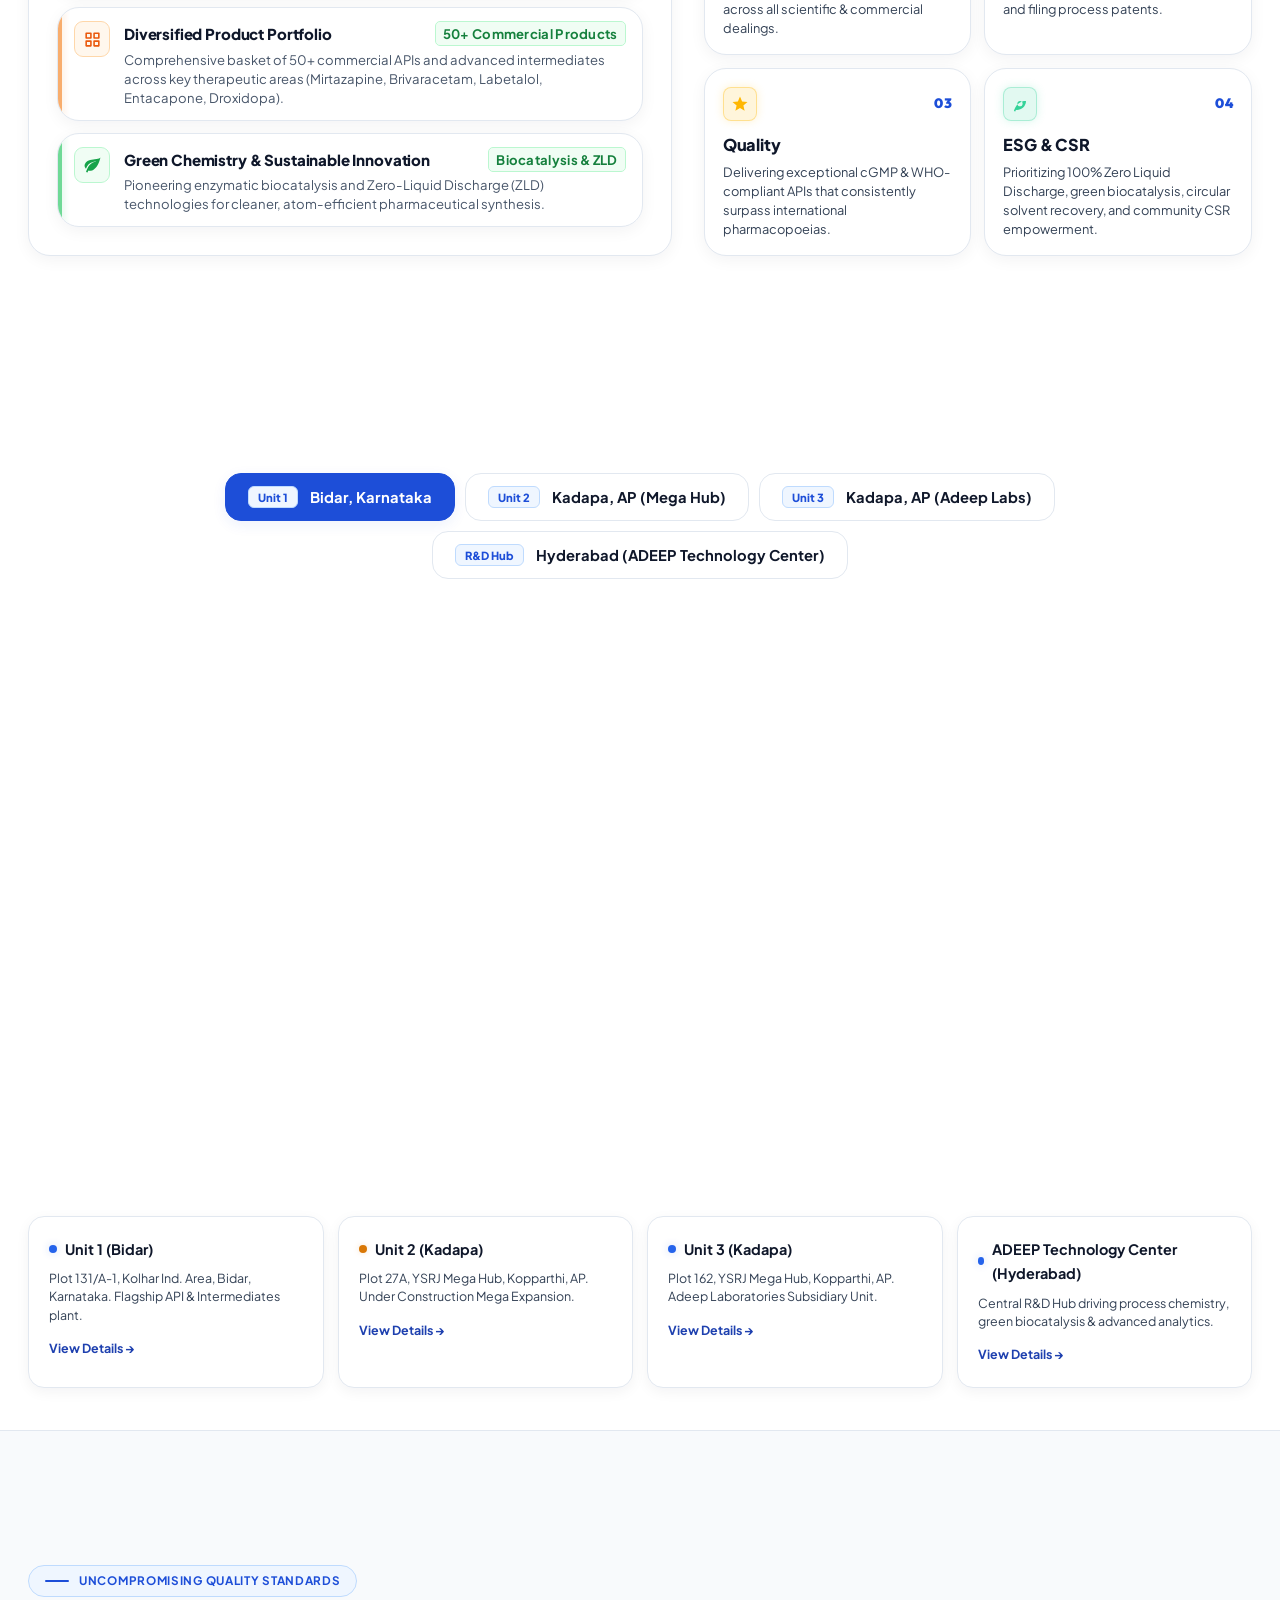
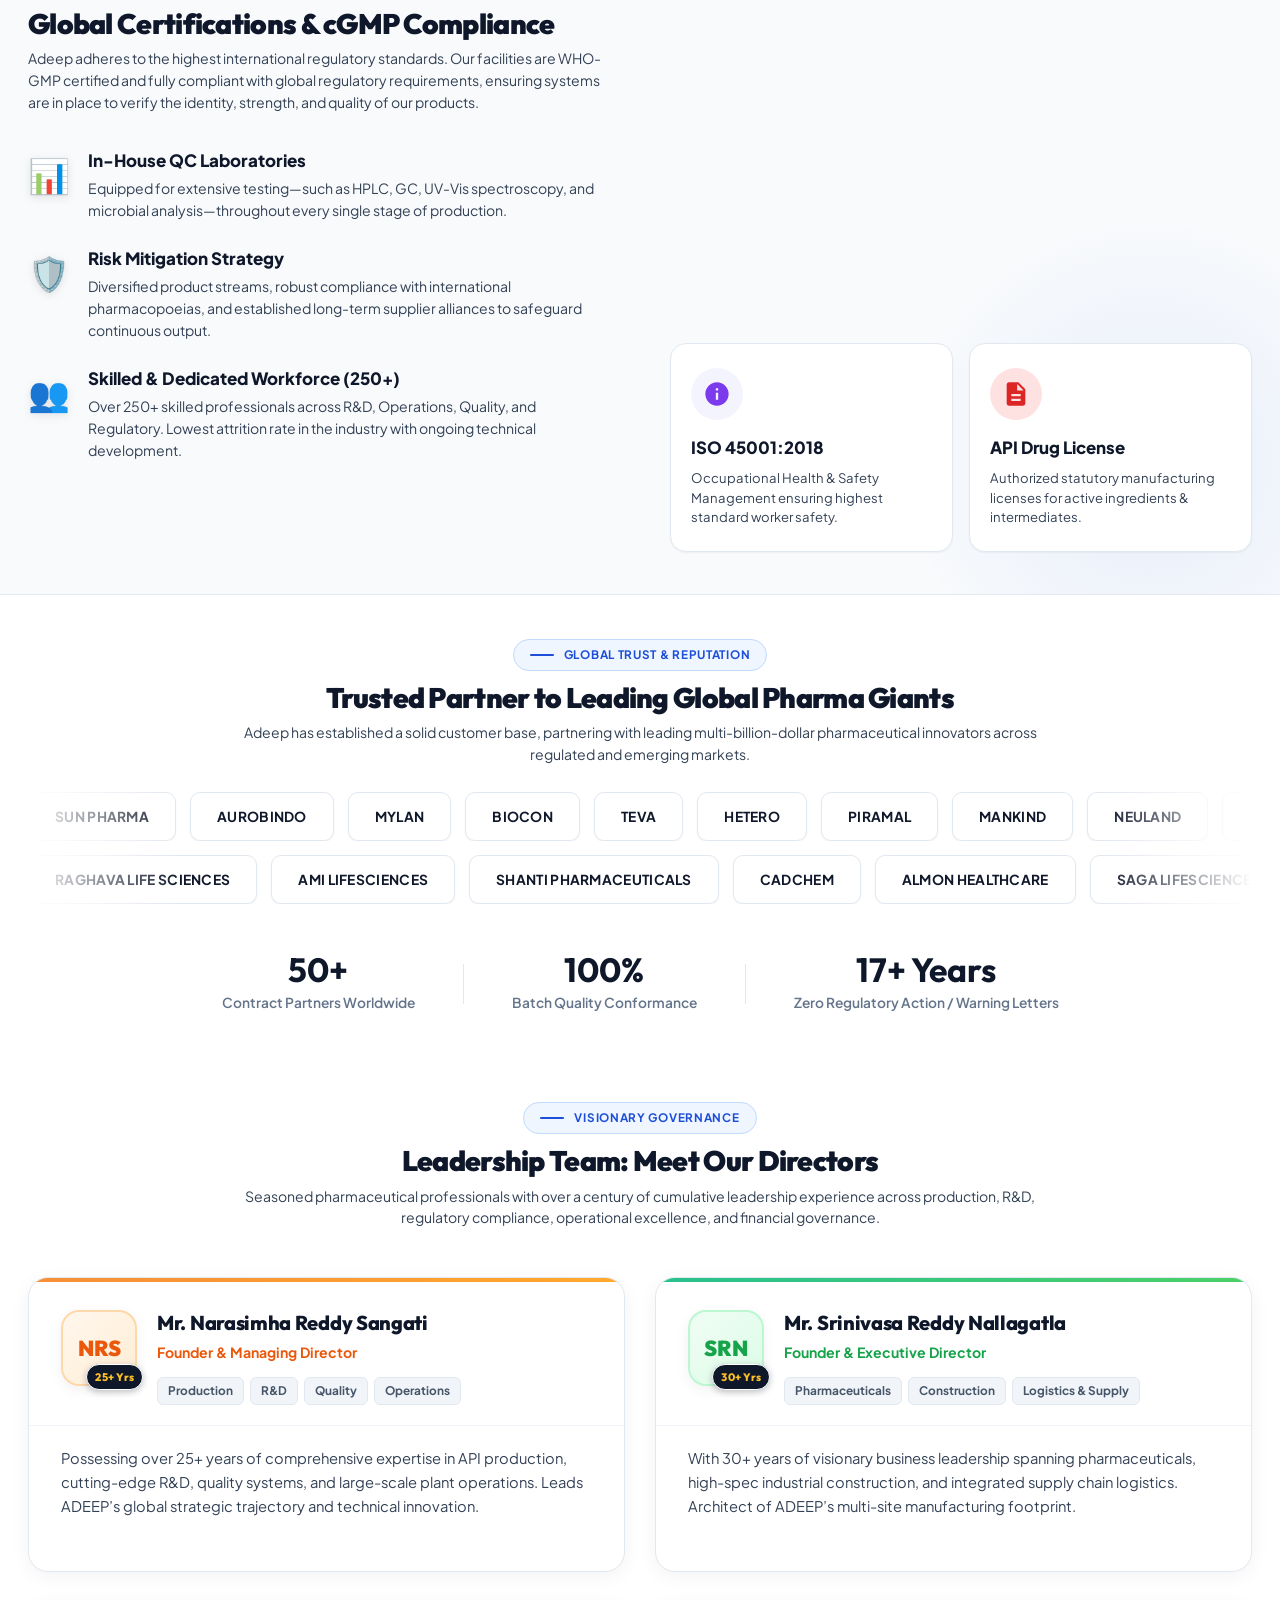
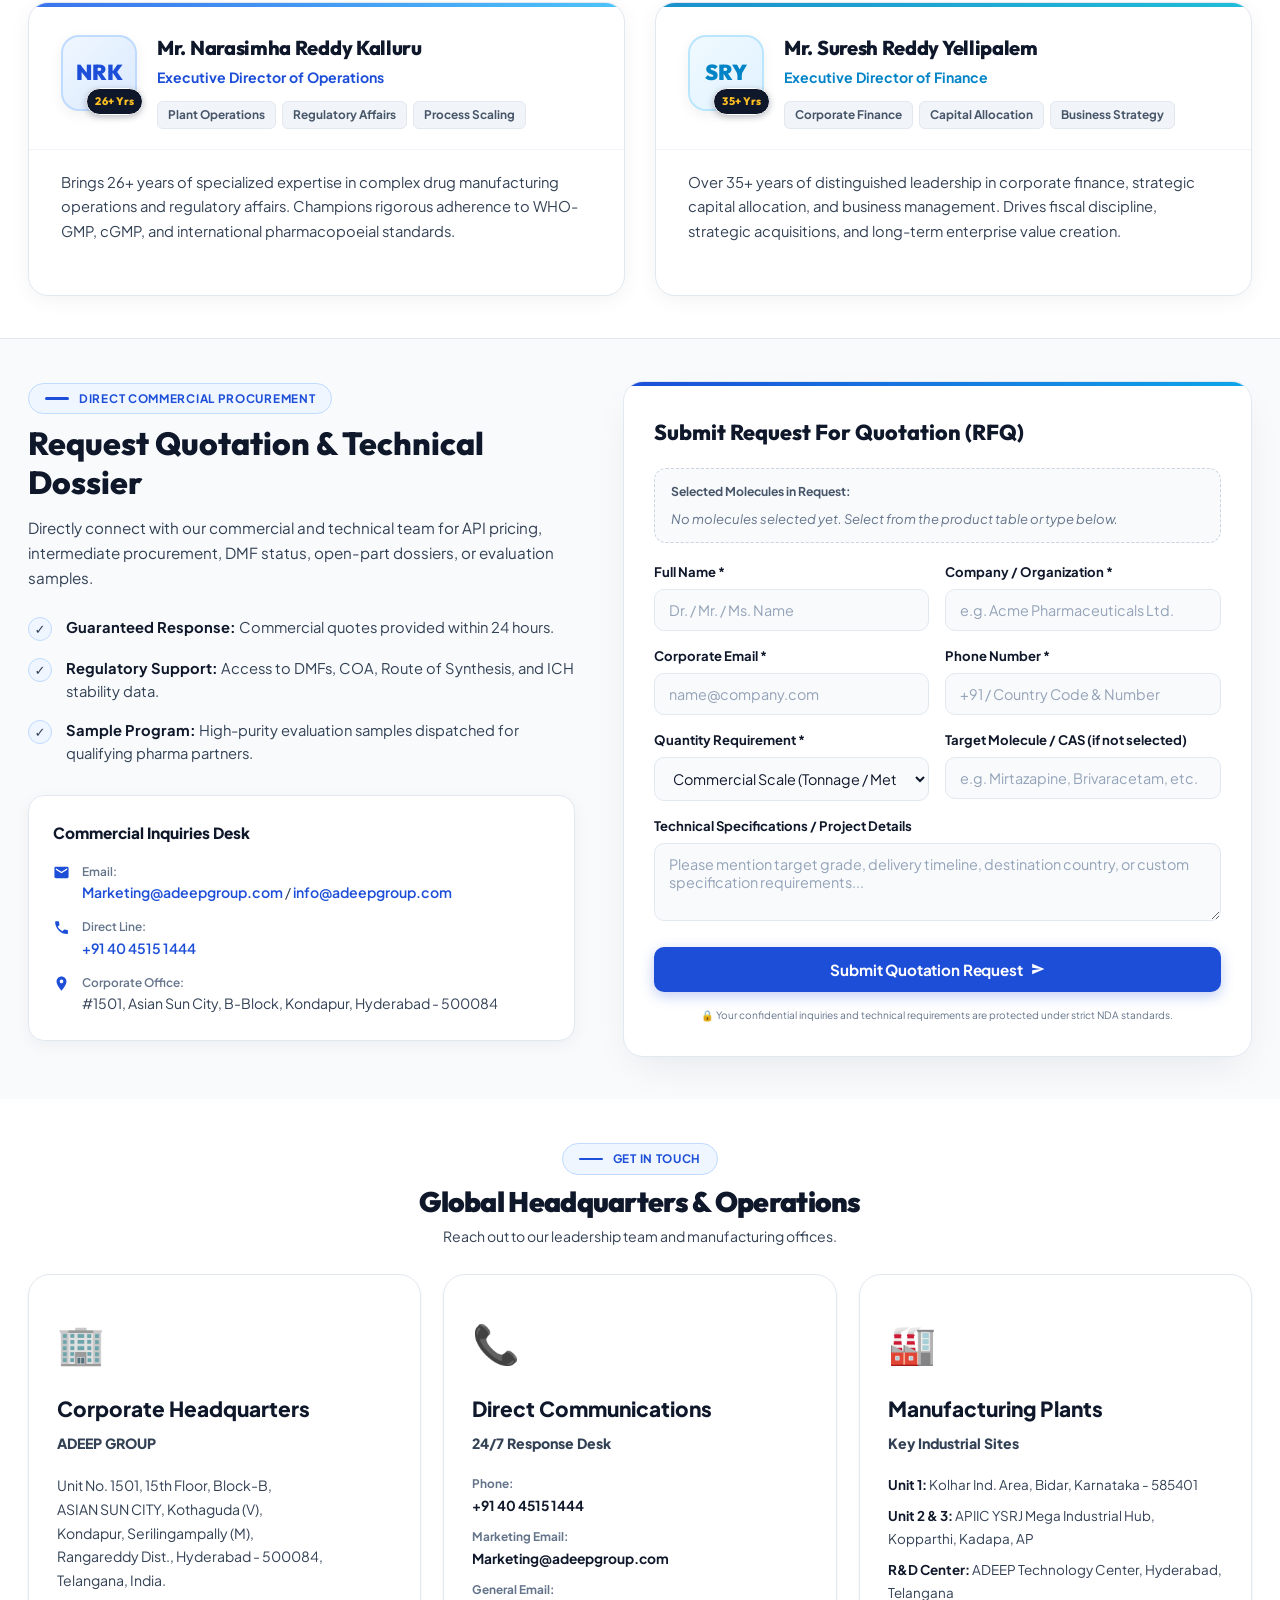
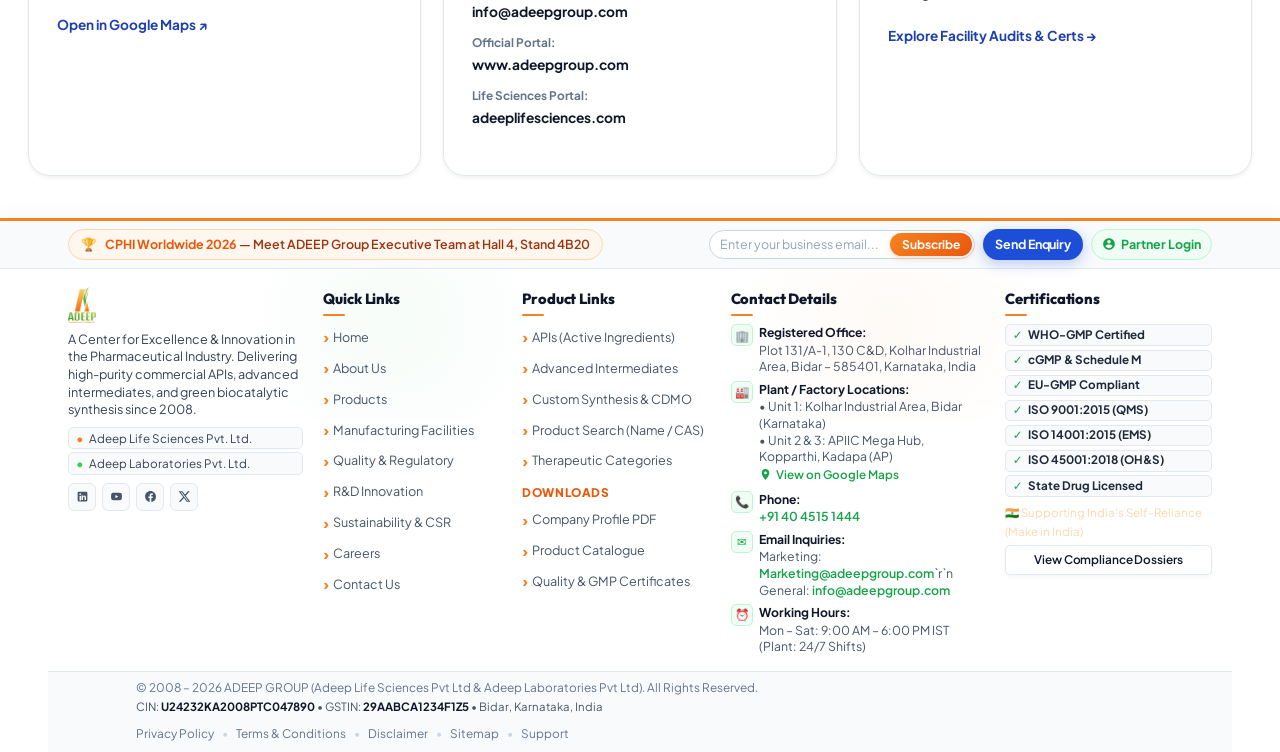
==== commit 7a8cf0fc: "up" ====
--- a/index.html
+++ b/index.html
@@ -742,7 +742,6 @@
           </a>
           <div class="nav-dropdown-menu">
             <a href="sustainability.html" class="dropdown-item">Sustainability &amp; ESG Overview</a>
-            <a href="csr.html" class="dropdown-item">CSR &amp; Community Empowerment</a>
             <a href="hsg.html" class="dropdown-item">Health, Safety &amp; Governance (HSG)</a>
           </div>
         </div>
@@ -805,40 +804,31 @@
           <a href="#inquiry" class="btn btn-accent">Send Enquiry / RFQ</a>
         </div>
 
-        <!-- Trust Metrics Bar: Years, Products, Countries, Capacity -->
+        <!-- Trust Metrics Bar: Sleek Compact Strip -->
         <div class="hero-metrics-strip">
-          <div class="metric-card metric-card-orange">
-            <div class="metric-icon-tag">🏆 <span>Since 2008</span></div>
-            <div class="metric-value"><span class="counter" data-target="17">17</span><span class="metric-suffix orange">+</span></div>
+          <div class="metric-card">
+            <div class="metric-value"><span class="counter" data-target="17">17</span><span class="metric-suffix">+</span></div>
             <div class="metric-label">Years of Legacy</div>
-            <div class="metric-sub">Pioneering Chemistry</div>
-          </div>
-          <div class="metric-card metric-card-green">
-            <div class="metric-icon-tag mit-green">💊 <span>Portfolio</span></div>
-            <div class="metric-value"><span class="counter" data-target="50">50</span><span class="metric-suffix green">+</span></div>
+          </div>
+          <div class="metric-card">
+            <div class="metric-value"><span class="counter" data-target="50">50</span><span class="metric-suffix">+</span></div>
             <div class="metric-label">Commercial Products</div>
-            <div class="metric-sub">APIs &amp; Intermediates</div>
-          </div>
-          <div class="metric-card metric-card-orange">
-            <div class="metric-icon-tag">🌍 <span>Export</span></div>
-            <div class="metric-value"><span class="counter" data-target="50">50</span><span class="metric-suffix orange">+</span></div>
+          </div>
+          <div class="metric-card">
+            <div class="metric-value"><span class="counter" data-target="50">50</span><span class="metric-suffix">+</span></div>
             <div class="metric-label">Global Customers</div>
-            <div class="metric-sub">Worldwide Formulators</div>
-          </div>
-          <div class="metric-card metric-card-green">
-            <div class="metric-icon-tag mit-green">⚡ <span>Infrastructure</span></div>
-            <div class="metric-value"><span class="counter" data-target="250">250</span><span class="metric-suffix green">+</span><span class="metric-unit">KL</span></div>
+          </div>
+          <div class="metric-card">
+            <div class="metric-value"><span class="counter" data-target="250">250</span><span class="metric-suffix">+</span><span class="metric-unit">KL</span></div>
             <div class="metric-label">Reactor Capacity</div>
             <div class="metric-facility-upcoming">
               <span class="pulse-dot"></span>
-              <span><strong>+1000 KL</strong> Upcoming Facilities</span>
-            </div>
-          </div>
-          <div class="metric-card metric-card-orange">
-            <div class="metric-icon-tag">👥 <span>Team</span></div>
-            <div class="metric-value"><span class="counter" data-target="250">250</span><span class="metric-suffix orange">+</span></div>
+              <span>+1000 KL Expansion</span>
+            </div>
+          </div>
+          <div class="metric-card">
+            <div class="metric-value"><span class="counter" data-target="250">250</span><span class="metric-suffix">+</span></div>
             <div class="metric-label">Skilled Workforce</div>
-            <div class="metric-sub">Scientists &amp; Engineers</div>
           </div>
         </div>
       </div>
@@ -1454,14 +1444,14 @@
               <svg viewBox="0 0 24 24"><path d="M20 4H4c-1.1 0-1.99.9-1.99 2L2 18c0 1.1.9 2 2 2h16c1.1 0 2-.9 2-2V6c0-1.1-.9-2-2-2zm0 4l-8 5-8-5V6l8 5 8-5v2z"/></svg>
               <div>
                 <span class="lbl">Email:</span>
-                <a href="mailto:srujanreddyn@adeepgroup.com">srujanreddyn@adeepgroup.com</a>
+                <a href="mailto:Marketing@adeepgroup.com">Marketing@adeepgroup.com</a> / <a href="mailto:info@adeepgroup.com">info@adeepgroup.com</a>
               </div>
             </div>
             <div class="contact-row">
               <svg viewBox="0 0 24 24"><path d="M6.62 10.79a15.05 15.05 0 006.59 6.59l2.2-2.2a1 1 0 011.02-.24 11.72 11.72 0 003.68.59 1 1 0 011 1V20a1 1 0 01-1 1A17 17 0 013 4a1 1 0 011-1h3.5a1 1 0 011 1 11.72 11.72 0 00.59 3.68 1 1 0 01-.24 1.02l-2.23 2.09z"/></svg>
               <div>
                 <span class="lbl">Direct Line:</span>
-                <a href="tel:+919515114455">+91 9515114455</a>
+                <a href="tel:+914045151444">+91 40 4515 1444</a>
               </div>
             </div>
             <div class="contact-row">
@@ -1583,12 +1573,16 @@
           <h3>Direct Communications</h3>
           <p class="cic-company">24/7 Response Desk</p>
           <div class="comm-line">
-            <span class="comm-label">Phone / WhatsApp:</span>
-            <a href="tel:+919515114455" class="comm-value">+91 9515114455</a>
+            <span class="comm-label">Phone:</span>
+            <a href="tel:+914045151444" class="comm-value">+91 40 4515 1444</a>
           </div>
           <div class="comm-line">
-            <span class="comm-label">Corporate Email:</span>
-            <a href="mailto:srujanreddyn@adeepgroup.com" class="comm-value">srujanreddyn@adeepgroup.com</a>
+            <span class="comm-label">Marketing Email:</span>
+            <a href="mailto:Marketing@adeepgroup.com" class="comm-value">Marketing@adeepgroup.com</a>
+          </div>
+          <div class="comm-line">
+            <span class="comm-label">General Email:</span>
+            <a href="mailto:info@adeepgroup.com" class="comm-value">info@adeepgroup.com</a>
           </div>
           <div class="comm-line">
             <span class="comm-label">Official Portal:</span>
@@ -1729,16 +1723,14 @@
             <div class="fci-icon">📞</div>
             <div class="fci-content">
               <strong>Phone:</strong>
-              <a href="tel:+918482222333">+91 8482 222 333</a> / <a href="tel:+914012345678">+91 40 1234 5678</a>
+              <a href="tel:+914045151444">+91 40 4515 1444</a>
             </div>
           </div>
           <div class="fci-item">
             <div class="fci-icon">✉️</div>
             <div class="fci-content">
               <strong>Email Inquiries:</strong>
-              <span>Sales: <a href="mailto:sales@adeeplifesciences.com">sales@adeeplifesciences.com</a></span>
-              <span>Regulatory: <a href="mailto:regulatory@adeeplifesciences.com">regulatory@adeeplifesciences.com</a></span>
-              <span>Quality: <a href="mailto:quality@adeeplifesciences.com">quality@adeeplifesciences.com</a></span>
+              <span>Marketing: <a href="mailto:Marketing@adeepgroup.com">Marketing@adeepgroup.com</a></span>`r`n              <span>General: <a href="mailto:info@adeepgroup.com">info@adeepgroup.com</a></span>
             </div>
           </div>
           <div class="fci-item">
--- a/styles.css
+++ b/styles.css
@@ -981,7 +981,7 @@
 }
 .metric-suffix, .metric-plus { color: var(--teal-vivid); font-size: 0.95rem; font-weight: 800; }
 .metric-label { font-size: 0.62rem; font-weight: 700; color: rgba(255,255,255,0.92); line-height: 1.22; margin-bottom: 0; }
-.metric-sub   { display: none; }
+.metric-sub   { display: block; }
 
 /* ═══════════════════════════════════════════════════════════
    STRATEGIC STRIP — Soft Blue-Gray Band
@@ -3422,7 +3422,6 @@
 .modal-body { display: flex; flex-direction: column; gap: 16px; margin-bottom: 26px; }
 .modal-section h4 { font-size: 0.78rem; font-weight: 800; color: var(--text-dim); text-transform: uppercase; letter-spacing: 0.8px; margin-bottom: 4px; }
 .modal-section p  { font-size: 0.94rem; color: var(--text-body); }
-.modal-revenue-text { font-family: var(--font-heading); font-size: 1.5rem; font-weight: 900; color: var(--teal-deep); }
 
 .modal-footer { display: flex; justify-content: flex-end; gap: 12px; border-top: 1px solid var(--border-card); padding-top: 20px; }
 
@@ -4409,218 +4408,190 @@
   transform: translateY(-2px) !important;
 }
 
-/* ── Ultra-Smooth Glassmorphic Hero Metrics Strip (State-of-the-Art) ── */
+/* ══════════════════════════════════════════════════════════════
+   HERO METRICS STRIP — Sleek Executive Glass (Compact & High Contrast)
+══════════════════════════════════════════════════════════════ */
 .hero-metrics-strip {
   display: grid !important;
   grid-template-columns: repeat(5, 1fr) !important;
   align-items: stretch !important;
   gap: 0 !important;
   width: 100% !important;
-  max-width: 980px !important;
-  background: rgba(255, 255, 255, 0.98) !important;
-  backdrop-filter: blur(24px) saturate(180%) !important;
-  -webkit-backdrop-filter: blur(24px) saturate(180%) !important;
-  border: 1px solid #e2e8f0 !important;
-  border-radius: 20px !important;
-  box-shadow: 0 20px 50px -10px rgba(15, 23, 42, 0.14), 
-              0 6px 20px -2px rgba(15, 23, 42, 0.05), 
-              inset 0 1px 0 rgba(255, 255, 255, 1) !important;
+  max-width: 780px !important;
+  background: rgba(9, 21, 41, 0.88) !important;
+  backdrop-filter: blur(16px) saturate(180%) !important;
+  -webkit-backdrop-filter: blur(16px) saturate(180%) !important;
+  border: 1px solid rgba(255, 255, 255, 0.16) !important;
+  border-radius: 12px !important;
+  box-shadow:
+    0 12px 36px rgba(0, 0, 0, 0.35),
+    inset 0 1px 0 rgba(255, 255, 255, 0.2) !important;
   position: relative !important;
-  overflow: visible !important;
-  transition: all 0.35s cubic-bezier(0.16, 1, 0.3, 1) !important;
-  margin-top: 14px !important;
-}
-
-/* Luminous Dual-Gradient Top Accent Ribbon */
+  overflow: hidden !important;
+  transition: all 0.3s ease !important;
+  margin-top: 20px !important;
+}
+
+/* Gradient top accent line */
 .hero-metrics-strip::before {
   content: '' !important;
   position: absolute !important;
-  top: 0 !important;
-  left: 0 !important;
-  right: 0 !important;
-  height: 4px !important;
-  background: linear-gradient(90deg, #f58220 0%, #ff9e15 35%, #10b981 70%, #22c55e 100%) !important;
+  top: 0; left: 0; right: 0 !important;
+  height: 2.5px !important;
+  background: linear-gradient(90deg, #f58220 0%, #ffaa40 50%, #00c9a7 100%) !important;
   z-index: 3 !important;
 }
 
+.hero-metrics-strip::after { display: none !important; }
+
 .hero-metrics-strip:hover {
-  box-shadow: 0 26px 60px -10px rgba(15, 23, 42, 0.18), 
-              0 8px 24px -2px rgba(15, 23, 42, 0.07), 
-              inset 0 1px 0 rgba(255, 255, 255, 1) !important;
-}
-
+  background: rgba(11, 26, 51, 0.94) !important;
+  border-color: rgba(255, 255, 255, 0.24) !important;
+  box-shadow:
+    0 16px 44px rgba(0, 0, 0, 0.42),
+    inset 0 1px 0 rgba(255, 255, 255, 0.25) !important;
+}
+
+/* Individual metric card */
 .metric-card {
   position: relative !important;
   background: transparent !important;
-  color: #0f172a !important;
-  border-right: none !important;
-  padding: 16px 14px !important;
+  padding: 10px 14px 9px !important;
   display: flex !important;
   flex-direction: column !important;
-  justify-content: flex-start !important;
+  justify-content: center !important;
   text-align: left !important;
-  transition: all 0.35s cubic-bezier(0.16, 1, 0.3, 1) !important;
+  transition: background 0.2s ease !important;
   cursor: default !important;
   box-sizing: border-box !important;
-}
-
-/* Crisp Elegant Vertical Dividers */
+  z-index: 1 !important;
+}
+
+.metric-card:hover {
+  background: rgba(255, 255, 255, 0.05) !important;
+}
+
+/* Glass vertical dividers */
 .metric-card:not(:last-child)::after {
   content: '' !important;
   position: absolute !important;
   right: 0 !important;
-  top: 14% !important;
-  height: 72% !important;
+  top: 15% !important;
+  height: 70% !important;
   width: 1px !important;
-  background: linear-gradient(180deg, 
-    rgba(226, 232, 240, 0) 0%, 
-    rgba(203, 213, 225, 0.85) 50%, 
-    rgba(226, 232, 240, 0) 100%) !important;
-  pointer-events: none !important;
-}
-
-.metric-card:hover {
-  background: rgba(248, 250, 252, 0.85) !important;
-  transform: translateY(-3px) !important;
-}
-
-/* Micro Category Tag */
-.metric-icon-tag {
-  display: inline-flex !important;
-  align-items: center !important;
-  gap: 5px !important;
-  font-size: 0.69rem !important;
-  font-weight: 700 !important;
-  color: #9a3412 !important;
-  background: #fff7ed !important;
-  border: 1px solid #fed7aa !important;
-  padding: 2px 8px !important;
-  border-radius: 9999px !important;
-  width: fit-content !important;
-  margin-bottom: 8px !important;
+  background: linear-gradient(180deg,
+    transparent 0%,
+    rgba(255,255,255,0.18) 50%,
+    transparent 100%) !important;
+}
+
+/* Hide legacy pills */
+.metric-icon-tag { display: none !important; }
+
+/* Stat number */
+.metric-value {
+  font-family: 'Outfit', sans-serif !important;
+  color: #ffffff !important;
+  font-size: 1.45rem !important;
+  font-weight: 800 !important;
+  line-height: 1 !important;
+  letter-spacing: -0.02em !important;
+  margin-bottom: 3px !important;
+  display: flex !important;
+  align-items: baseline !important;
+  text-shadow: 0 2px 6px rgba(0,0,0,0.3) !important;
+}
+
+/* Unified Brand Orange Suffix */
+.metric-suffix {
+  font-weight: 800 !important;
+  font-size: 1.15rem !important;
+  margin-left: 2px !important;
+  color: #f58220 !important;
+  text-shadow: 0 0 10px rgba(245,130,32,0.6) !important;
+}
+
+.metric-suffix.orange,
+.metric-card:nth-child(odd) .metric-suffix,
+.metric-suffix.green,
+.metric-card:nth-child(even) .metric-suffix {
+  color: #f58220 !important;
+  text-shadow: 0 0 10px rgba(245,130,32,0.6) !important;
+}
+
+.metric-unit {
+  font-size: 0.85rem !important;
+  font-weight: 800 !important;
+  color: #38bdf8 !important;
+  margin-left: 3px !important;
+  letter-spacing: 0.02em !important;
+}
+
+/* Stat label */
+.metric-label {
+  font-family: 'Outfit', sans-serif !important;
+  color: rgba(226, 232, 240, 0.9) !important;
+  font-size: 0.68rem !important;
+  font-weight: 600 !important;
   line-height: 1.25 !important;
   letter-spacing: 0.01em !important;
-}
-
-.metric-icon-tag.mit-green {
-  color: #15803d !important;
-  background: #f0fdf4 !important;
-  border-color: #bbf7d0 !important;
-}
-
-.metric-value {
-  font-family: 'Outfit', sans-serif !important;
-  color: #0f172a !important;
-  font-size: 1.95rem !important;
-  font-weight: 900 !important;
-  line-height: 1 !important;
-  letter-spacing: -0.03em !important;
-  margin-bottom: 5px !important;
-  display: flex !important;
-  align-items: baseline !important;
-}
-
-.metric-suffix {
-  font-weight: 900 !important;
-  font-size: 1.5rem !important;
-  margin-left: 2px !important;
-}
-
-.metric-suffix.orange,
-.metric-card:nth-child(odd) .metric-suffix {
-  color: #f58220 !important;
-  text-shadow: 0 0 10px rgba(245, 130, 32, 0.35) !important;
-}
-
-.metric-suffix.green,
-.metric-card:nth-child(even) .metric-suffix {
-  color: #16a34a !important;
-  text-shadow: 0 0 10px rgba(22, 163, 74, 0.35) !important;
-}
-
-.metric-unit {
-  font-size: 1.05rem !important;
-  font-weight: 800 !important;
-  color: #16a34a !important;
-  margin-left: 4px !important;
-  letter-spacing: -0.01em !important;
-}
-
-.metric-label {
-  font-family: 'Outfit', sans-serif !important;
-  color: #0f172a !important;
-  font-size: 0.86rem !important;
-  font-weight: 800 !important;
-  line-height: 1.3 !important;
-  margin-bottom: 2px !important;
-  letter-spacing: -0.01em !important;
-}
-
-.metric-sub {
-  color: #64748b !important;
-  font-size: 0.74rem !important;
-  font-weight: 500 !important;
-  line-height: 1.3 !important;
-}
-
-/* Glowing upcoming reactor expansion badge */
+  text-shadow: 0 1px 3px rgba(0,0,0,0.3) !important;
+}
+
+.metric-sub { display: none !important; }
+
+/* Upcoming badge */
 .metric-facility-upcoming {
   display: inline-flex !important;
   align-items: center !important;
-  gap: 6px !important;
-  margin-top: 5px !important;
-  font-size: 0.7rem !important;
+  gap: 4px !important;
+  margin-top: 3px !important;
+  font-size: 0.58rem !important;
   font-weight: 700 !important;
-  color: #ea580c !important;
-  background: linear-gradient(135deg, #fff7ed 0%, #ffedd5 100%) !important;
-  border: 1px solid #fed7aa !important;
-  padding: 3px 9px !important;
+  color: #fed7aa !important;
+  background: rgba(245,130,32,0.18) !important;
+  border: 1px solid rgba(245,130,32,0.35) !important;
+  padding: 1px 6px !important;
   border-radius: 9999px !important;
   width: fit-content !important;
-  box-shadow: 0 2px 6px rgba(245, 130, 32, 0.12) !important;
-  line-height: 1.25 !important;
-}
-
-.metric-facility-upcoming strong {
-  font-weight: 900 !important;
-  color: #c2410c !important;
-}
-
+  white-space: nowrap !important;
+  line-height: 1.2 !important;
+}
+
+/* Pulse dot */
 .pulse-dot {
-  width: 6px !important;
-  height: 6px !important;
+  width: 5px !important;
+  height: 5px !important;
   border-radius: 50% !important;
-  background: #f58220 !important;
-  box-shadow: 0 0 6px rgba(245, 130, 32, 0.6) !important;
+  background: #fb923c !important;
+  box-shadow: 0 0 5px rgba(251,146,60,0.9) !important;
   display: inline-block !important;
+  flex-shrink: 0 !important;
   animation: pulseRadarOrange 1.8s infinite !important;
 }
 
 @keyframes pulseRadarOrange {
-  0% { transform: scale(0.95); box-shadow: 0 0 0 0 rgba(245, 130, 32, 0.7); }
-  70% { transform: scale(1.15); box-shadow: 0 0 0 6px rgba(245, 130, 32, 0); }
-  100% { transform: scale(0.95); box-shadow: 0 0 0 0 rgba(245, 130, 32, 0); }
-}
-
+  0%   { transform: scale(0.9); box-shadow: 0 0 0 0   rgba(251,146,60,0.8); }
+  70%  { transform: scale(1.3); box-shadow: 0 0 0 4px rgba(251,146,60,0); }
+  100% { transform: scale(0.9); box-shadow: 0 0 0 0   rgba(251,146,60,0); }
+}
+
+/* Slider nav */
 .hero-slider-nav {
-  background: rgba(255, 255, 255, 0.95) !important;
-  backdrop-filter: blur(14px) !important;
-  -webkit-backdrop-filter: blur(14px) !important;
-  border: 1px solid #e2e8f0 !important;
-  box-shadow: 0 4px 16px rgba(15, 23, 42, 0.1) !important;
-}
-
-.hero-slider-arrow {
-  color: #0f172a !important;
-}
-
-.hero-dot {
-  background: #cbd5e1 !important;
-}
+  background: rgba(255, 255, 255, 0.2) !important;
+  backdrop-filter: blur(12px) !important;
+  -webkit-backdrop-filter: blur(12px) !important;
+  border: 1px solid rgba(255, 255, 255, 0.35) !important;
+  box-shadow: 0 4px 16px rgba(0,0,0,0.15) !important;
+}
+
+.hero-slider-arrow { color: rgba(255,255,255,0.9) !important; }
+
+.hero-dot { background: rgba(255,255,255,0.35) !important; }
 
 .hero-dot.active {
   background: #f58220 !important;
-  box-shadow: 0 0 10px rgba(245, 130, 32, 0.5) !important;
+  box-shadow: 0 0 10px rgba(245,130,32,0.7) !important;
 }
 
 
@@ -5294,9 +5265,61 @@
   text-shadow: 0 2px 8px rgba(0, 0, 0, 0.85) !important;
 }
 
-
-
-/* ═══════════════════════════════════════════════════════════
+/* ══════════════════════════════════════════════════════════════
+   HERO BADGES & TRUST PILLS (.hero-badges, .h-badge across subpages)
+══════════════════════════════════════════════════════════════ */
+.hero-badges {
+  display: flex !important;
+  flex-wrap: wrap !important;
+  align-items: center !important;
+  gap: 12px !important;
+  margin-top: 24px !important;
+  margin-bottom: 8px !important;
+}
+
+.h-badge {
+  display: inline-flex !important;
+  align-items: center !important;
+  gap: 9px !important;
+  padding: 8px 18px !important;
+  background: rgba(255, 255, 255, 0.12) !important;
+  backdrop-filter: blur(14px) saturate(160%) !important;
+  -webkit-backdrop-filter: blur(14px) saturate(160%) !important;
+  border: 1px solid rgba(255, 255, 255, 0.28) !important;
+  border-radius: 9999px !important;
+  font-family: 'Outfit', sans-serif !important;
+  font-size: 0.85rem !important;
+  font-weight: 700 !important;
+  color: #ffffff !important;
+  -webkit-text-fill-color: #ffffff !important;
+  box-shadow: 0 6px 20px rgba(0, 0, 0, 0.3), inset 0 1px 0 rgba(255, 255, 255, 0.35) !important;
+  transition: all 0.25s cubic-bezier(0.16, 1, 0.3, 1) !important;
+  white-space: nowrap !important;
+  text-shadow: 0 1px 4px rgba(0, 0, 0, 0.4) !important;
+}
+
+.h-badge:hover {
+  background: rgba(255, 255, 255, 0.22) !important;
+  border-color: rgba(255, 255, 255, 0.5) !important;
+  transform: translateY(-2px) !important;
+  box-shadow: 0 10px 28px rgba(0, 0, 0, 0.4), inset 0 1px 0 rgba(255, 255, 255, 0.5) !important;
+}
+
+.h-badge-dot {
+  width: 8px !important;
+  height: 8px !important;
+  border-radius: 50% !important;
+  background: #f58220 !important;
+  box-shadow: 0 0 10px rgba(245, 130, 32, 0.95), 0 0 4px #ffffff !important;
+  flex-shrink: 0 !important;
+  animation: pulseBadgeDot 2s infinite !important;
+}
+
+@keyframes pulseBadgeDot {
+  0% { transform: scale(0.9); box-shadow: 0 0 0 0 rgba(245, 130, 32, 0.85); }
+  70% { transform: scale(1.25); box-shadow: 0 0 0 6px rgba(245, 130, 32, 0); }
+  100% { transform: scale(0.9); box-shadow: 0 0 0 0 rgba(245, 130, 32, 0); }
+}
    CHOREOGRAPHED OPENING ENTRANCE ANIMATIONS
    Smooth Bloom In on Load · Gyro Unfold · Cascading Elements · Smooth Exit
 ═══════════════════════════════════════════════════════════ */
@@ -5549,10 +5572,14 @@
 }
 
 .dir-card:nth-child(3)::before {
-  background: linear-gradient(90deg, #0284c7 0%, #38bdf8 100%) !important;
+  background: linear-gradient(90deg, #2563eb 0%, #38bdf8 100%) !important;
 }
 
 .dir-card:nth-child(4)::before {
+  background: linear-gradient(90deg, #0284c7 0%, #06b6d4 100%) !important;
+}
+
+.dir-card:nth-child(5)::before {
   background: linear-gradient(90deg, #8b5cf6 0%, #a855f7 100%) !important;
 }
 
@@ -5597,12 +5624,18 @@
 }
 
 .dir-card:nth-child(3) .dir-avatar {
+  background: linear-gradient(135deg, #eff6ff 0%, #dbeafe 100%) !important;
+  color: #1d4ed8 !important;
+  border: 2px solid #bfdbfe !important;
+}
+
+.dir-card:nth-child(4) .dir-avatar {
   background: linear-gradient(135deg, #f0f9ff 0%, #e0f2fe 100%) !important;
   color: #0284c7 !important;
   border: 2px solid #bae6fd !important;
 }
 
-.dir-card:nth-child(4) .dir-avatar {
+.dir-card:nth-child(5) .dir-avatar {
   background: linear-gradient(135deg, #faf5ff 0%, #f3e8ff 100%) !important;
   color: #7c3aed !important;
   border: 2px solid #e9d5ff !important;
@@ -5646,10 +5679,14 @@
 }
 
 .dir-card:nth-child(3) .dir-role {
+  color: #1d4ed8 !important;
+}
+
+.dir-card:nth-child(4) .dir-role {
   color: #0284c7 !important;
 }
 
-.dir-card:nth-child(4) .dir-role {
+.dir-card:nth-child(5) .dir-role {
   color: #7c3aed !important;
 }
 
@@ -5730,11 +5767,16 @@
 }
 
 .dir-card:nth-child(3) .dir-exp-dot {
+  background: #1d4ed8 !important;
+  box-shadow: 0 0 6px rgba(29, 78, 216, 0.4) !important;
+}
+
+.dir-card:nth-child(4) .dir-exp-dot {
   background: #0284c7 !important;
   box-shadow: 0 0 6px rgba(2, 132, 199, 0.4) !important;
 }
 
-.dir-card:nth-child(4) .dir-exp-dot {
+.dir-card:nth-child(5) .dir-exp-dot {
   background: #7c3aed !important;
   box-shadow: 0 0 6px rgba(124, 58, 237, 0.4) !important;
 }
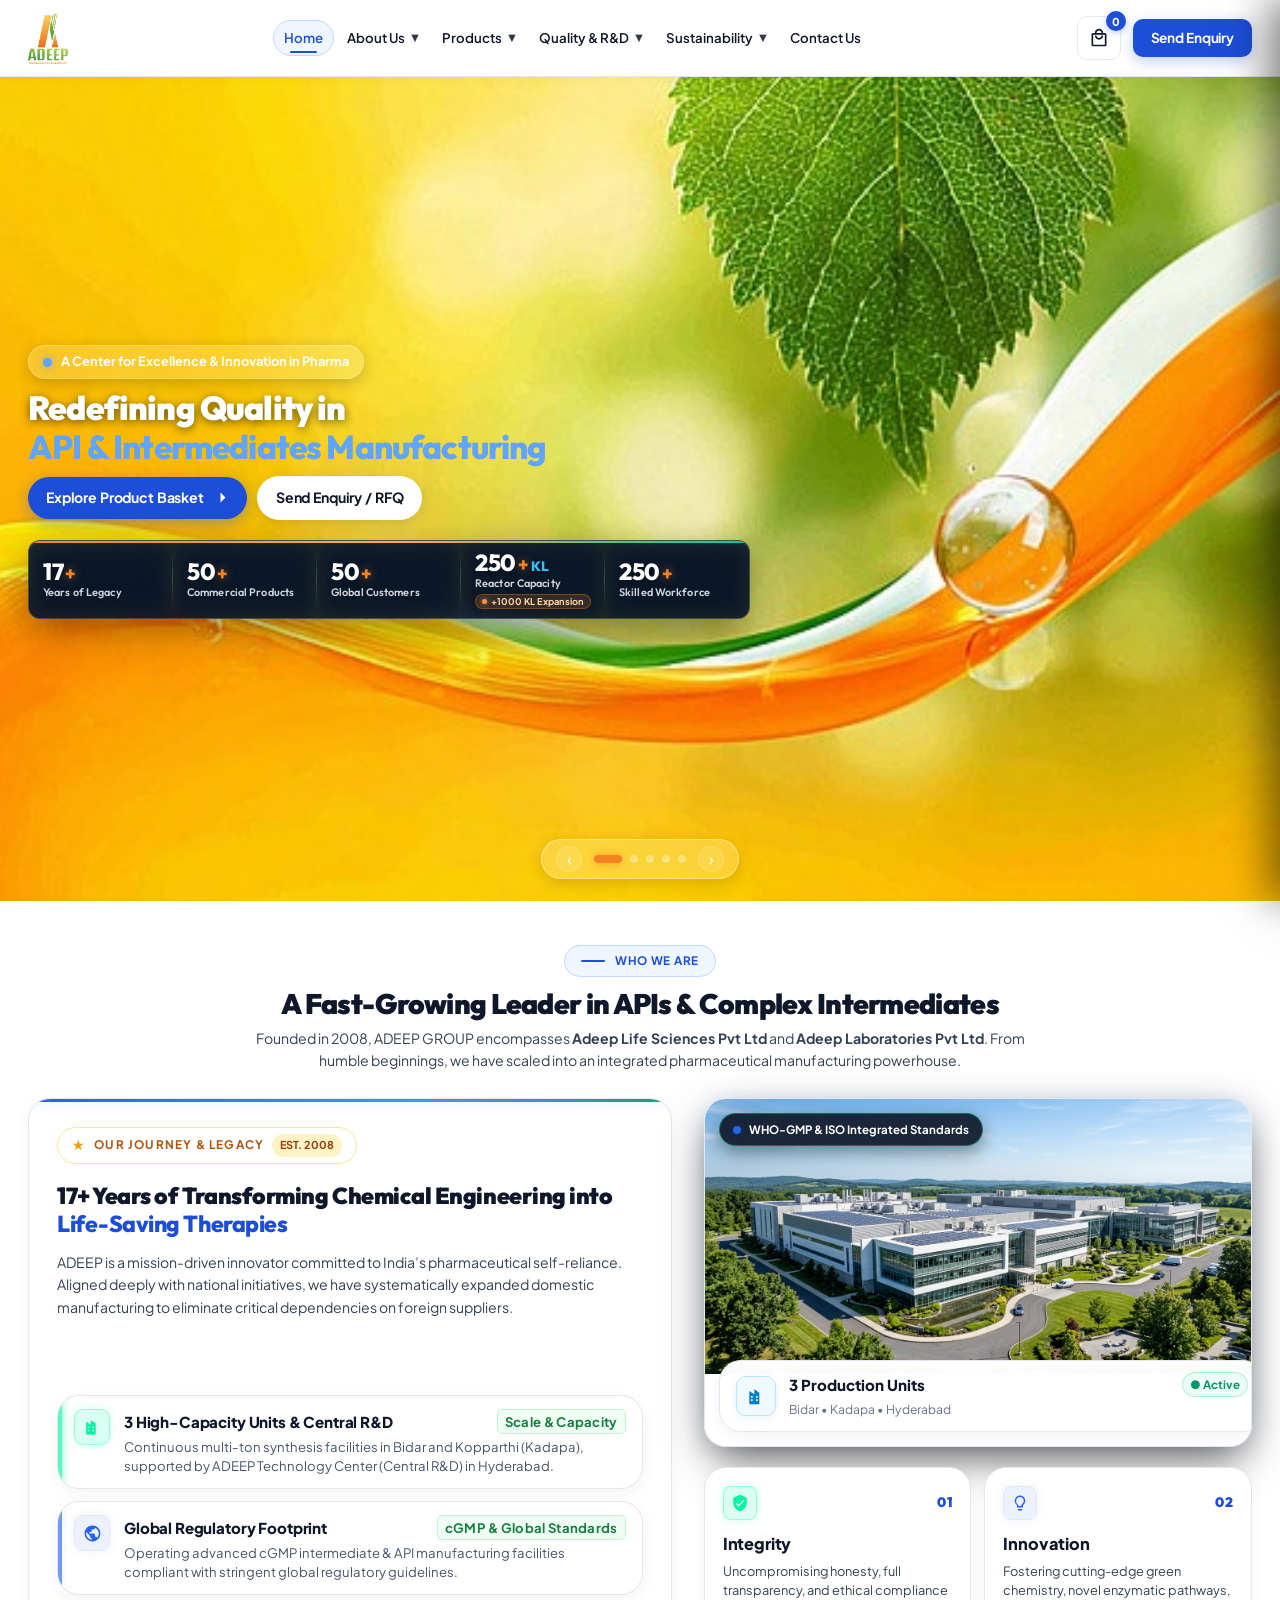
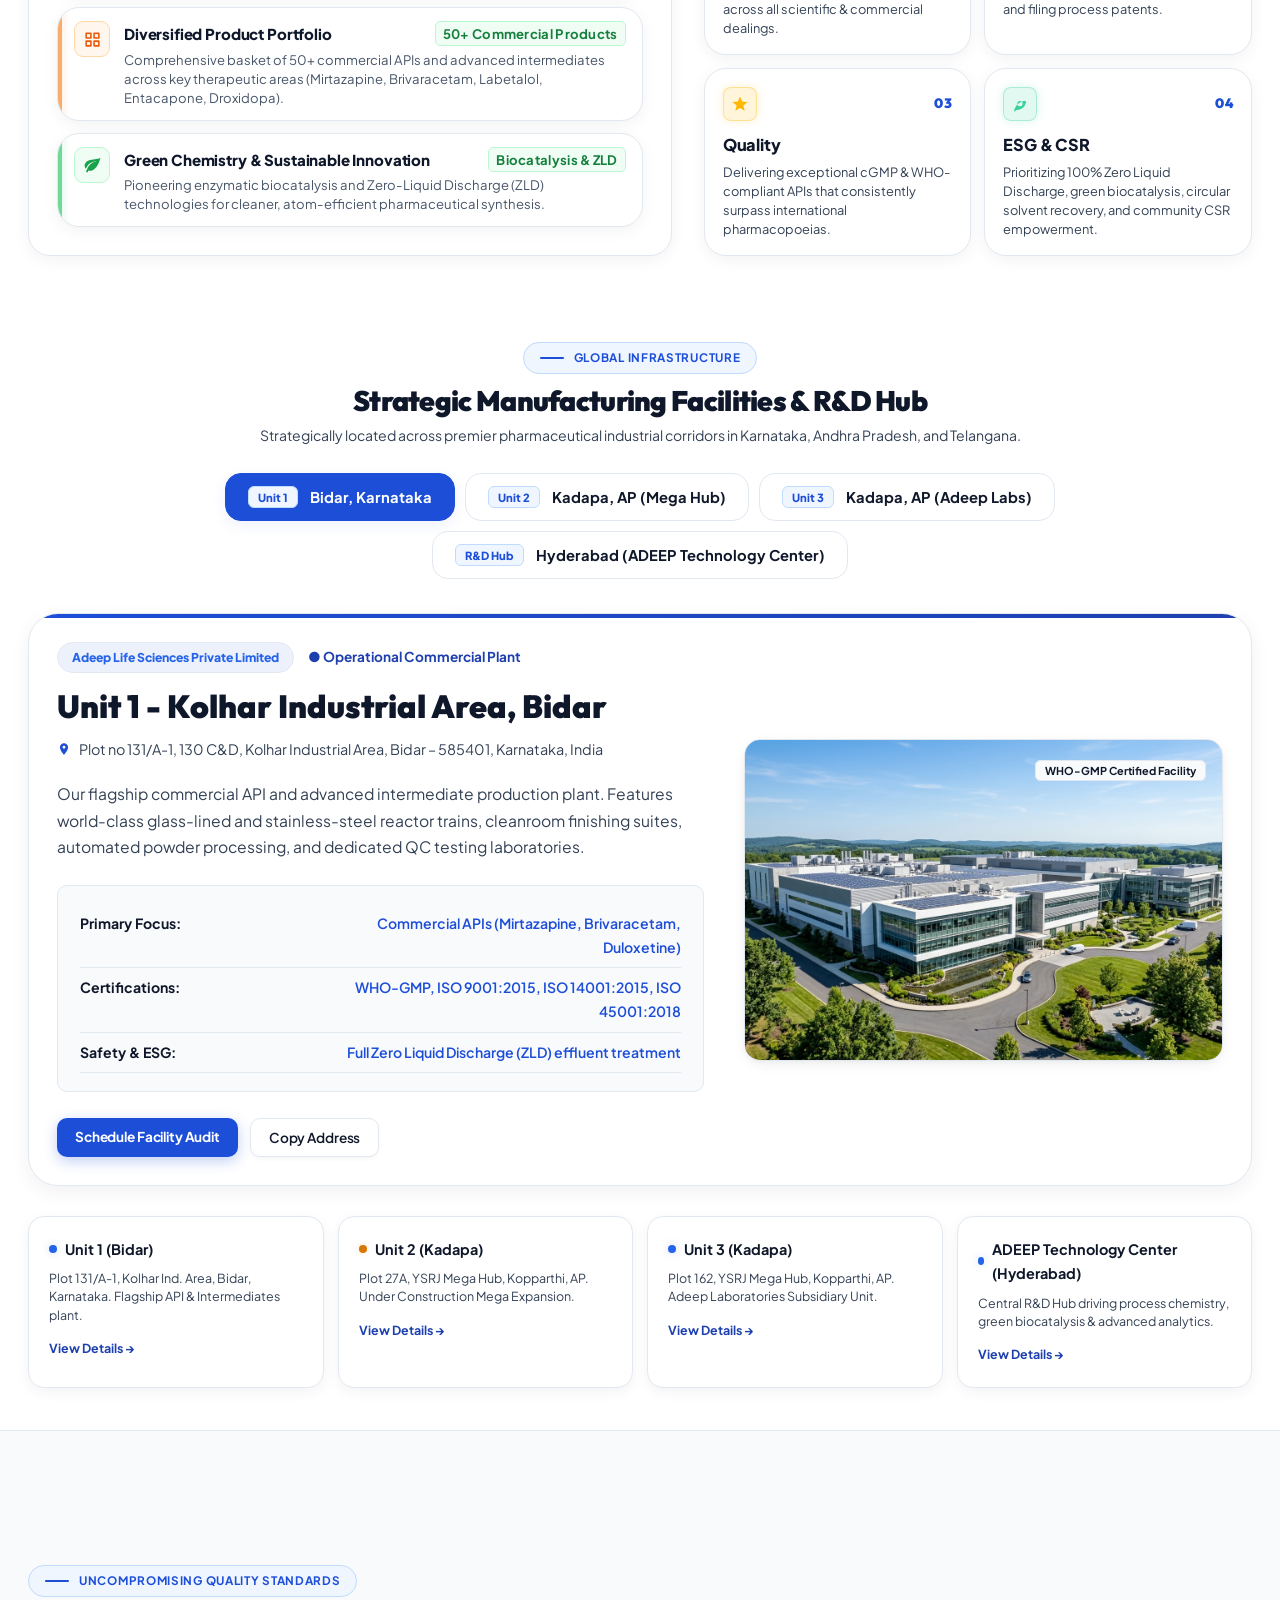
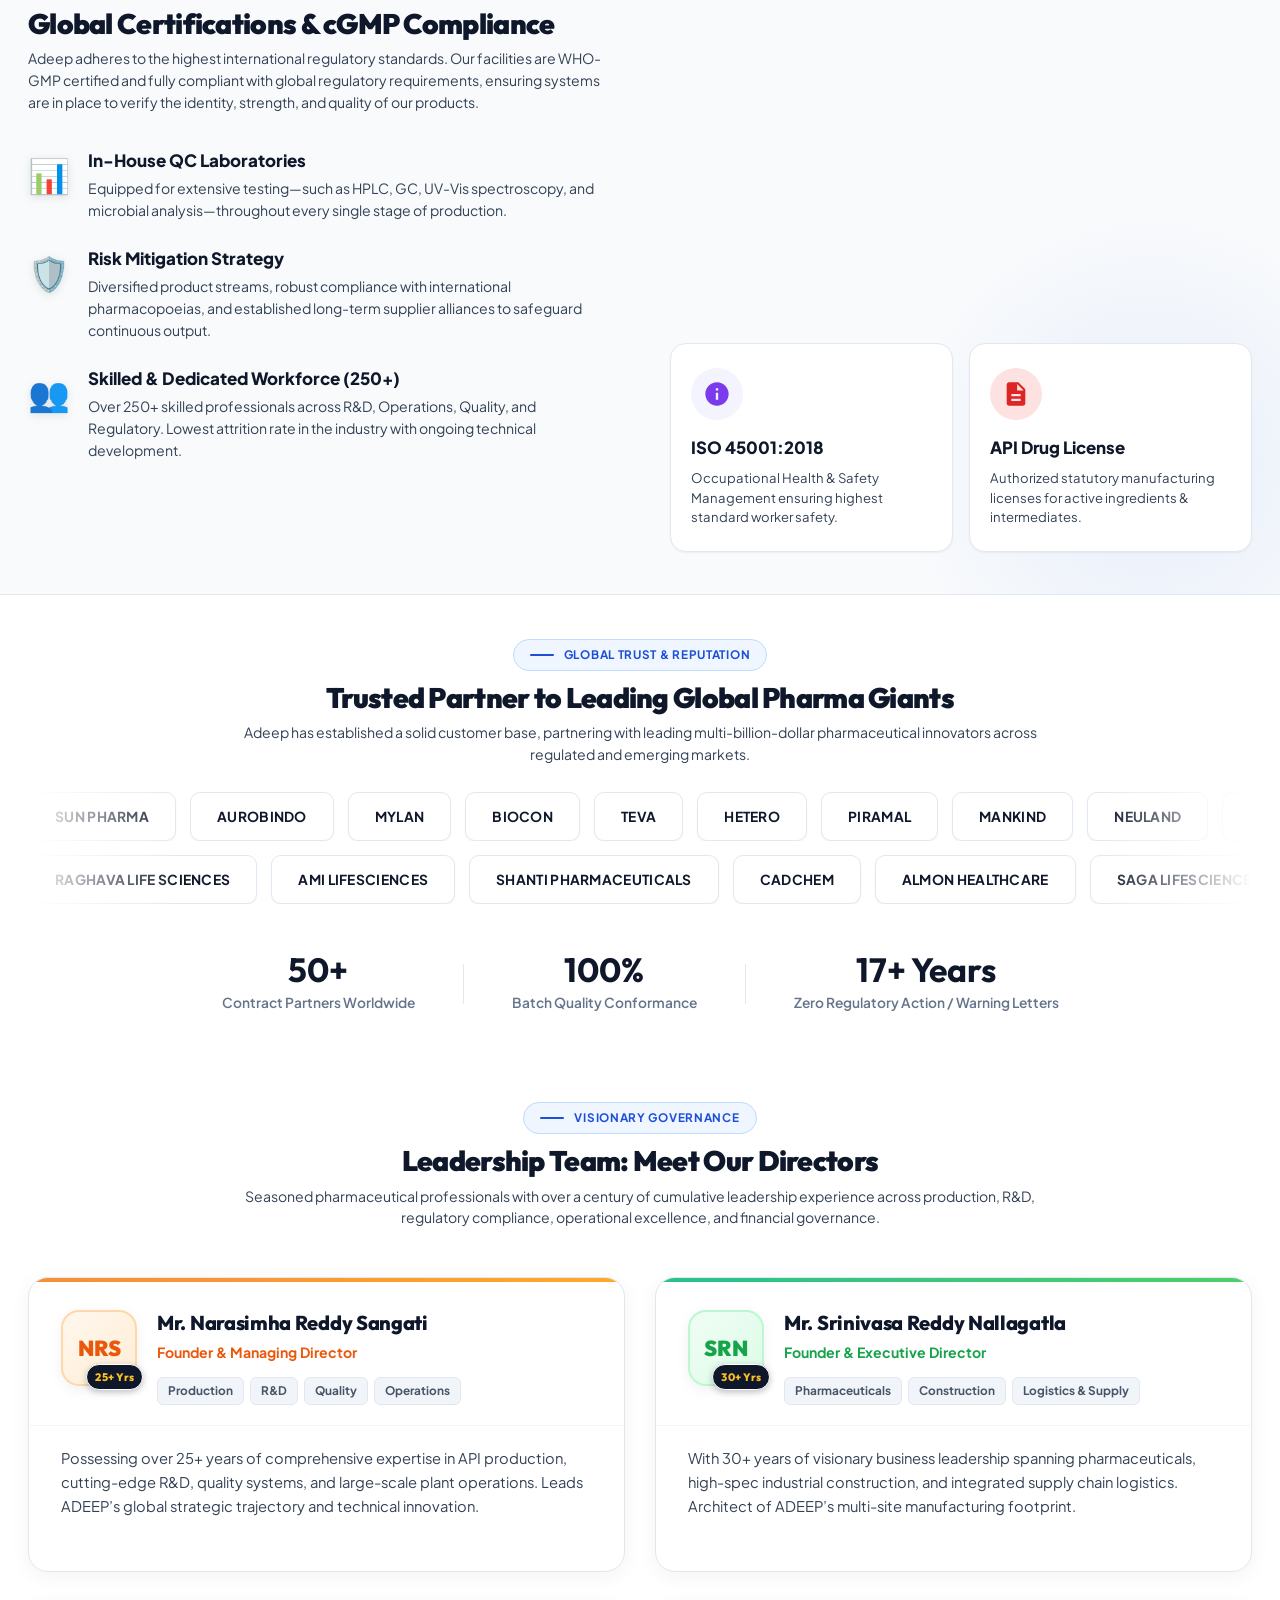
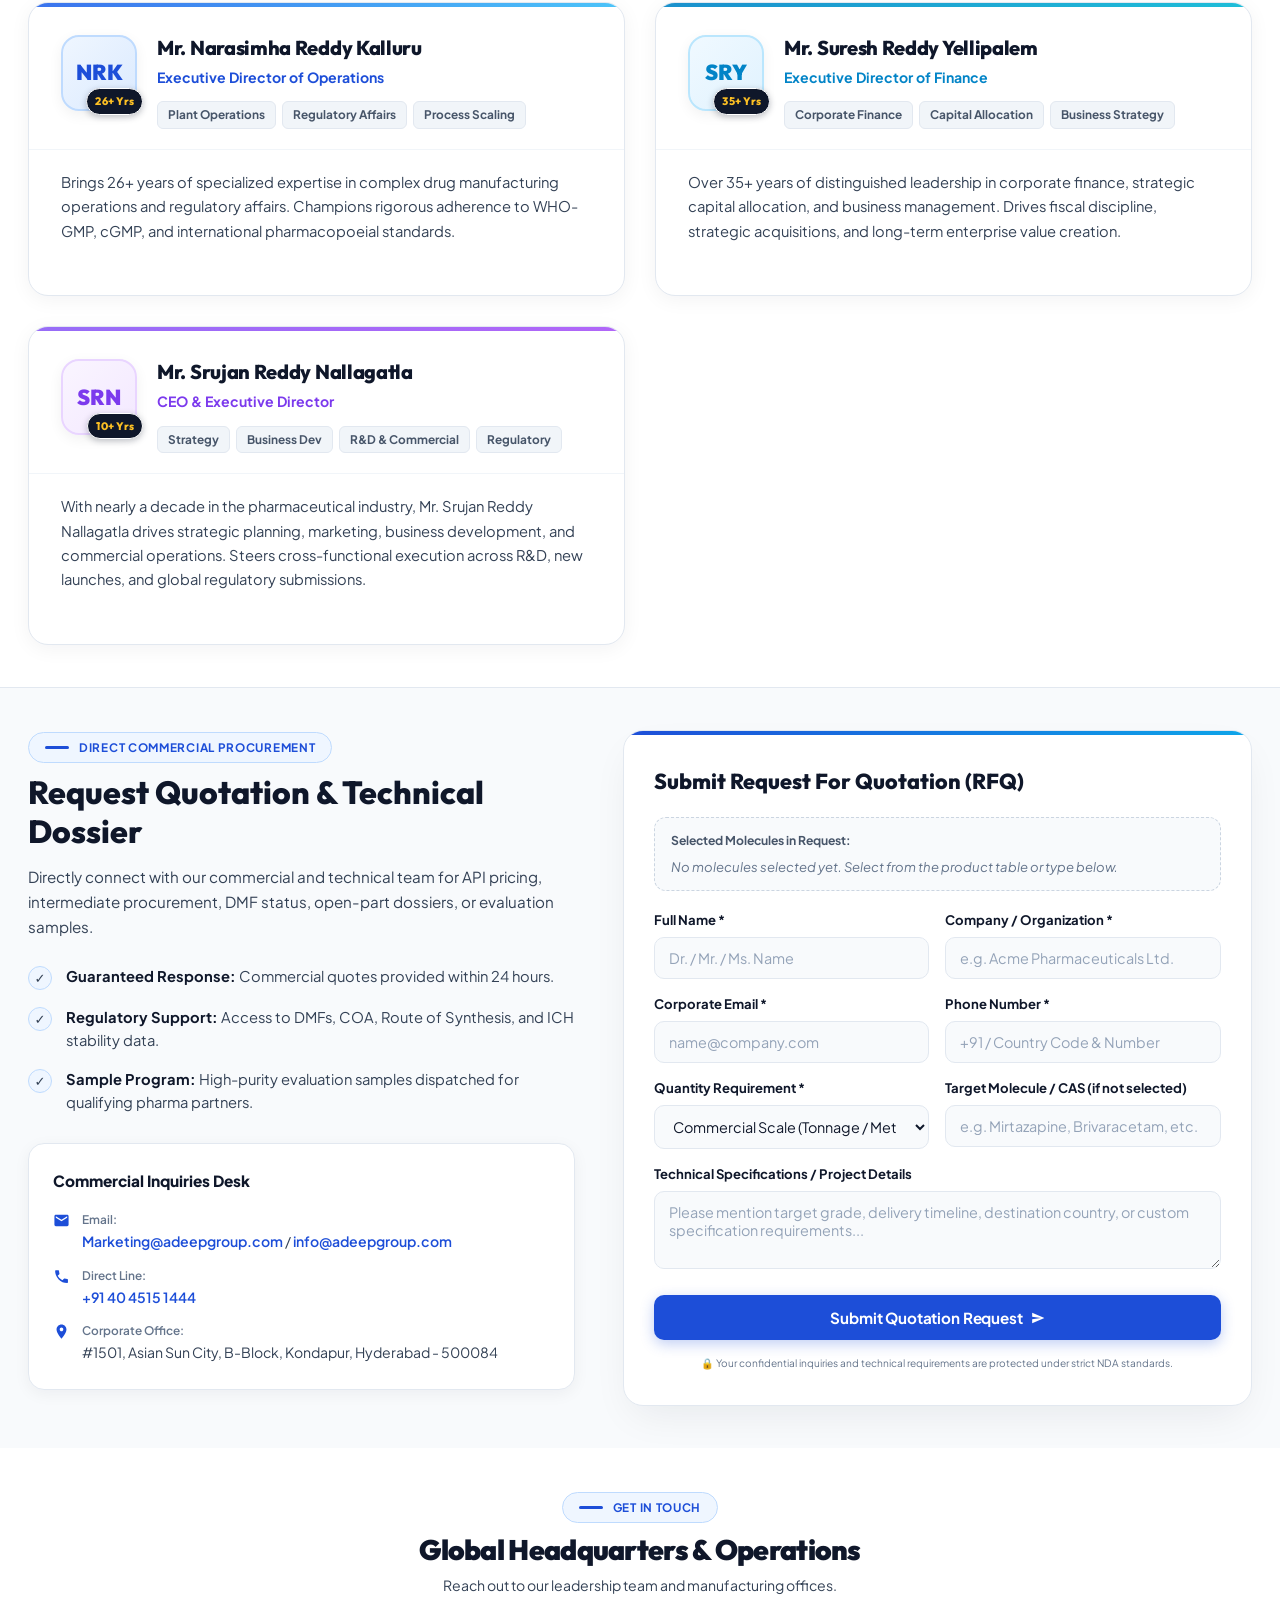
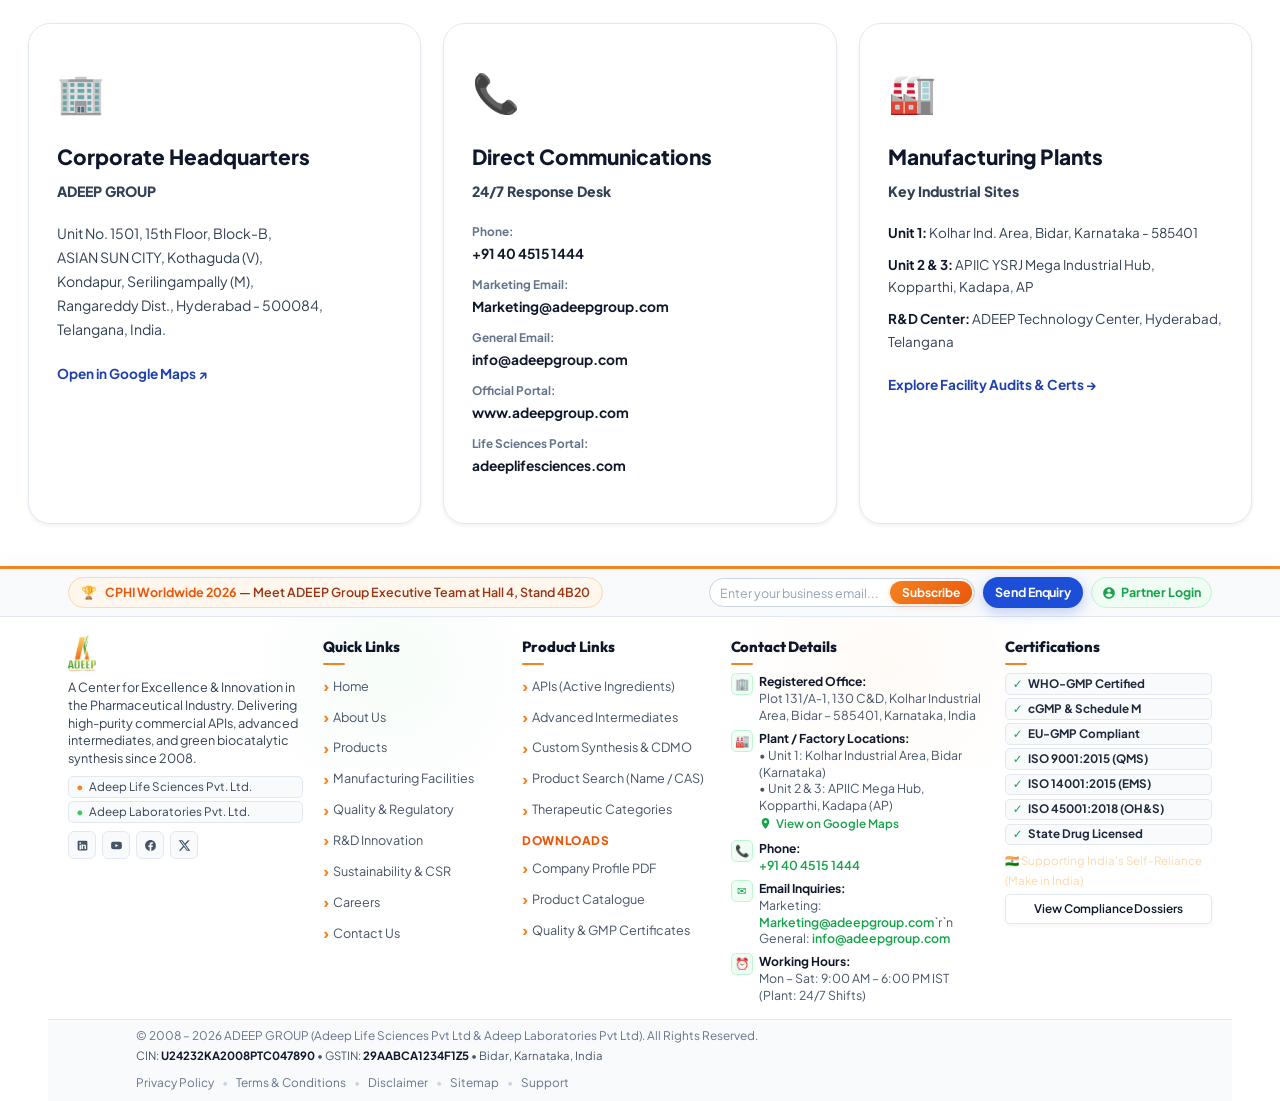
==== commit c05f3803: "ud" ====
--- a/index.html
+++ b/index.html
@@ -1408,6 +1408,23 @@
             </p>
           </div>
         </div>
+
+        <!-- Director 5: Mr. Srujan Reddy Nallagatla -->
+        <div class="dir-card">
+          <div class="dir-header">
+            <div class="dir-avatar">SRN<div class="dir-exp-badge">10+ Yrs</div></div>
+            <div>
+              <div class="dir-name">Mr. Srujan Reddy Nallagatla</div>
+              <div class="dir-role">CEO &amp; Executive Director</div>
+              <div class="dir-tags"><span class="dir-tag">Strategy</span><span class="dir-tag">Business Dev</span><span class="dir-tag">R&amp;D &amp; Commercial</span><span class="dir-tag">Regulatory</span></div>
+            </div>
+          </div>
+          <div class="dir-body">
+            <p class="dir-bio">
+              With nearly a decade in the pharmaceutical industry, Mr. Srujan Reddy Nallagatla drives strategic planning, marketing, business development, and commercial operations. Steers cross-functional execution across R&amp;D, new launches, and global regulatory submissions.
+            </p>
+          </div>
+        </div>
       </div>
     </div>
   </section>
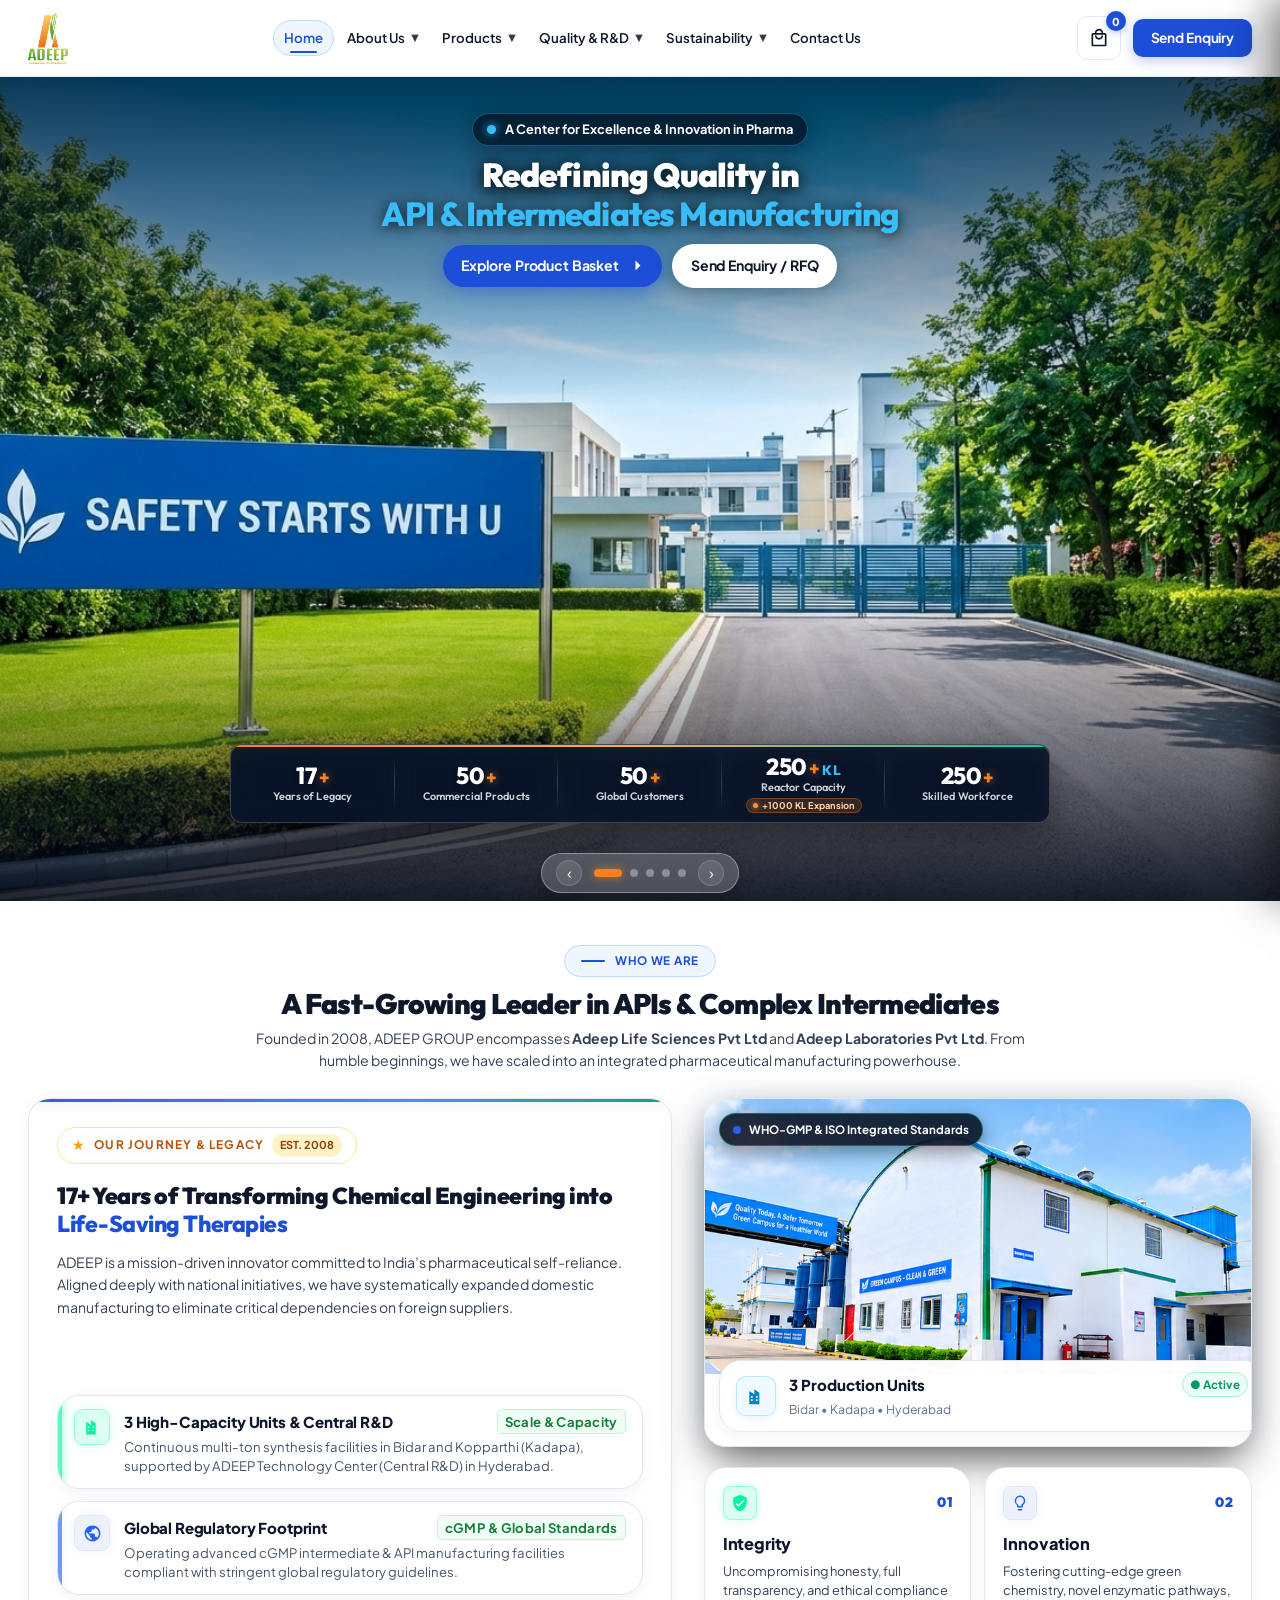
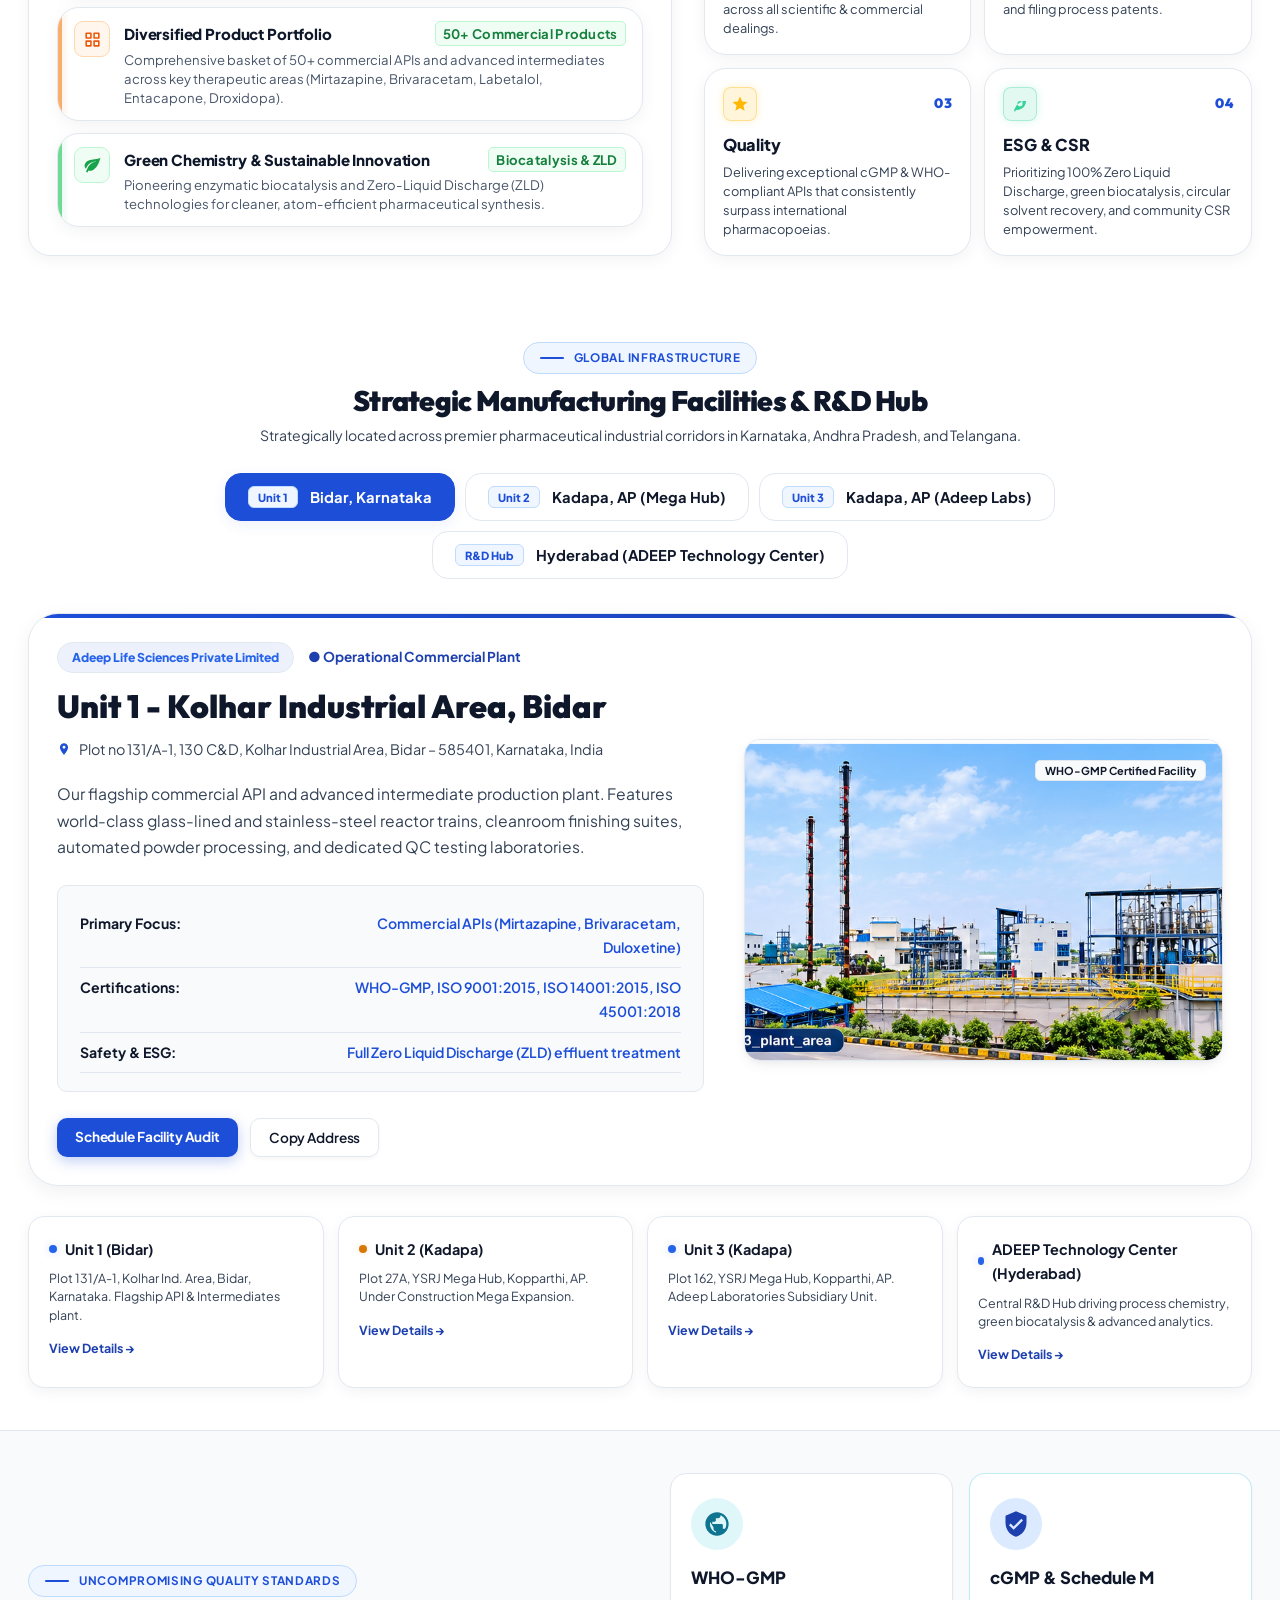
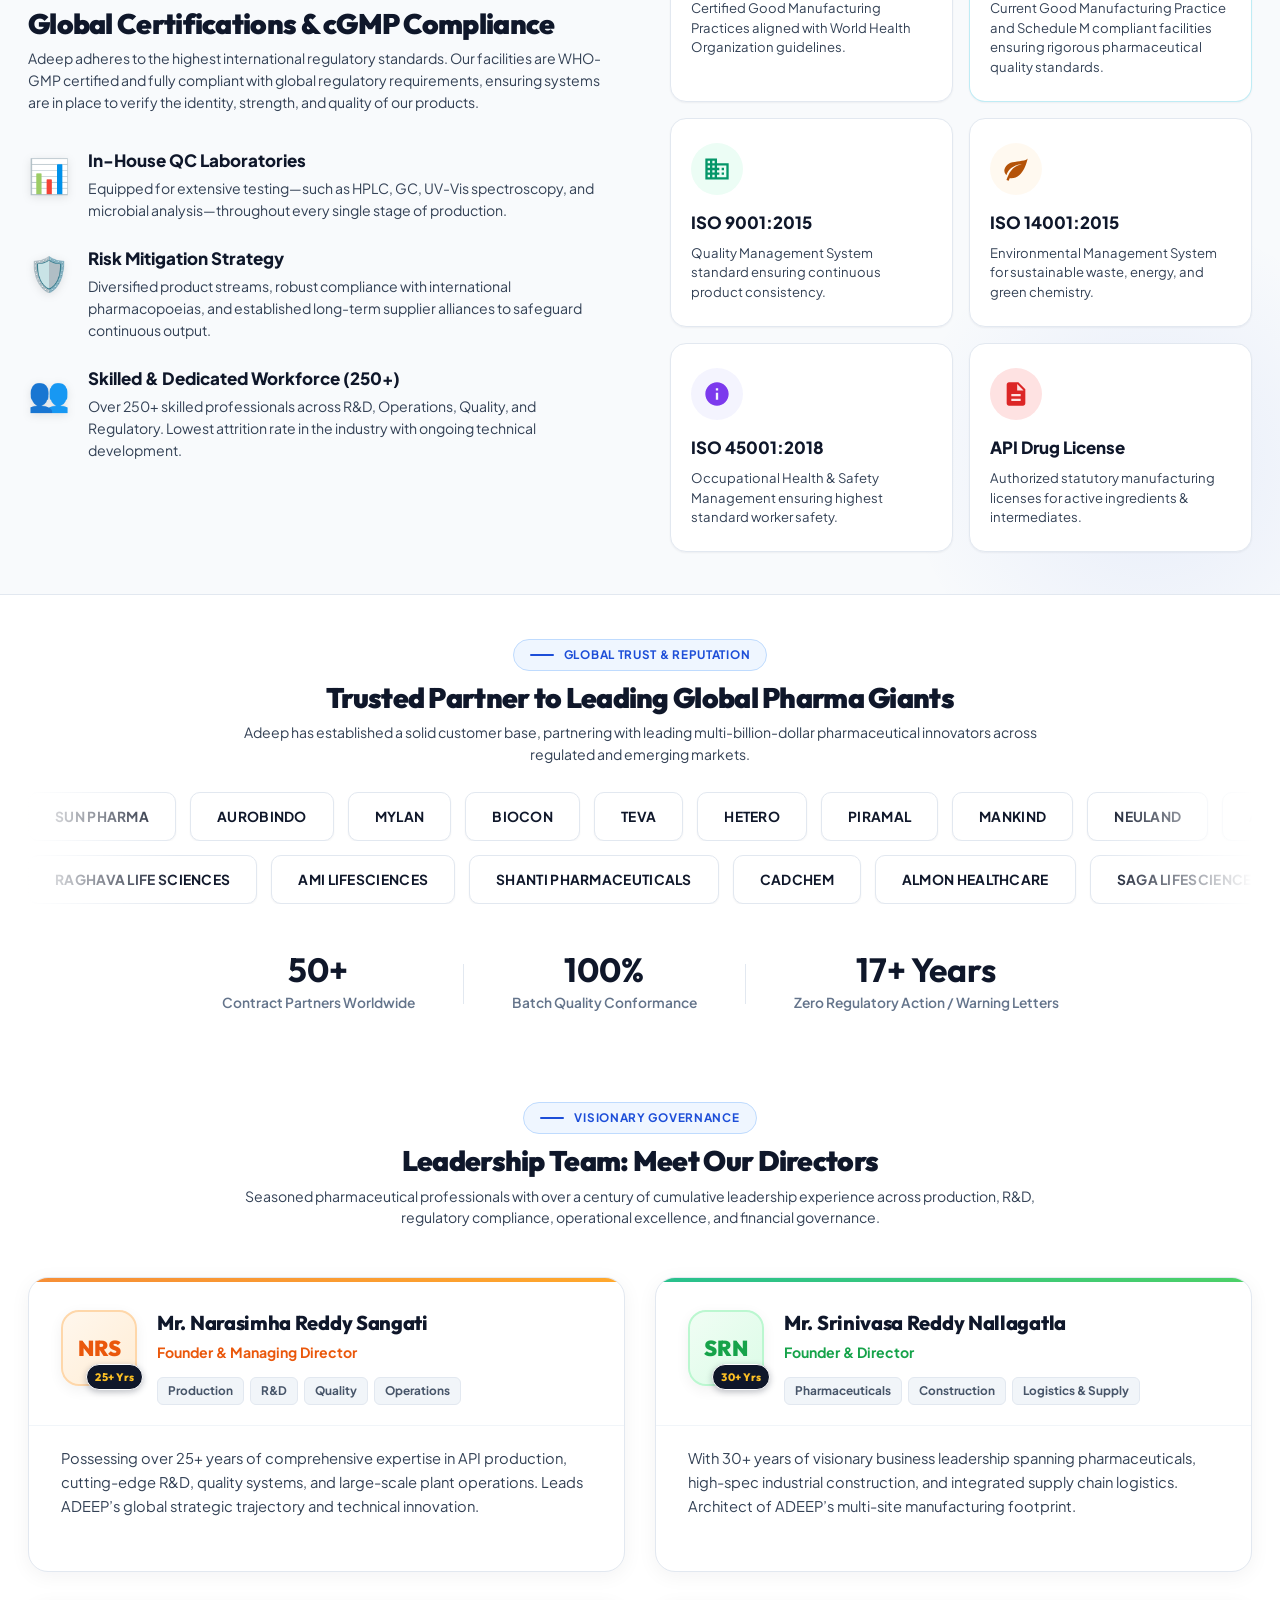
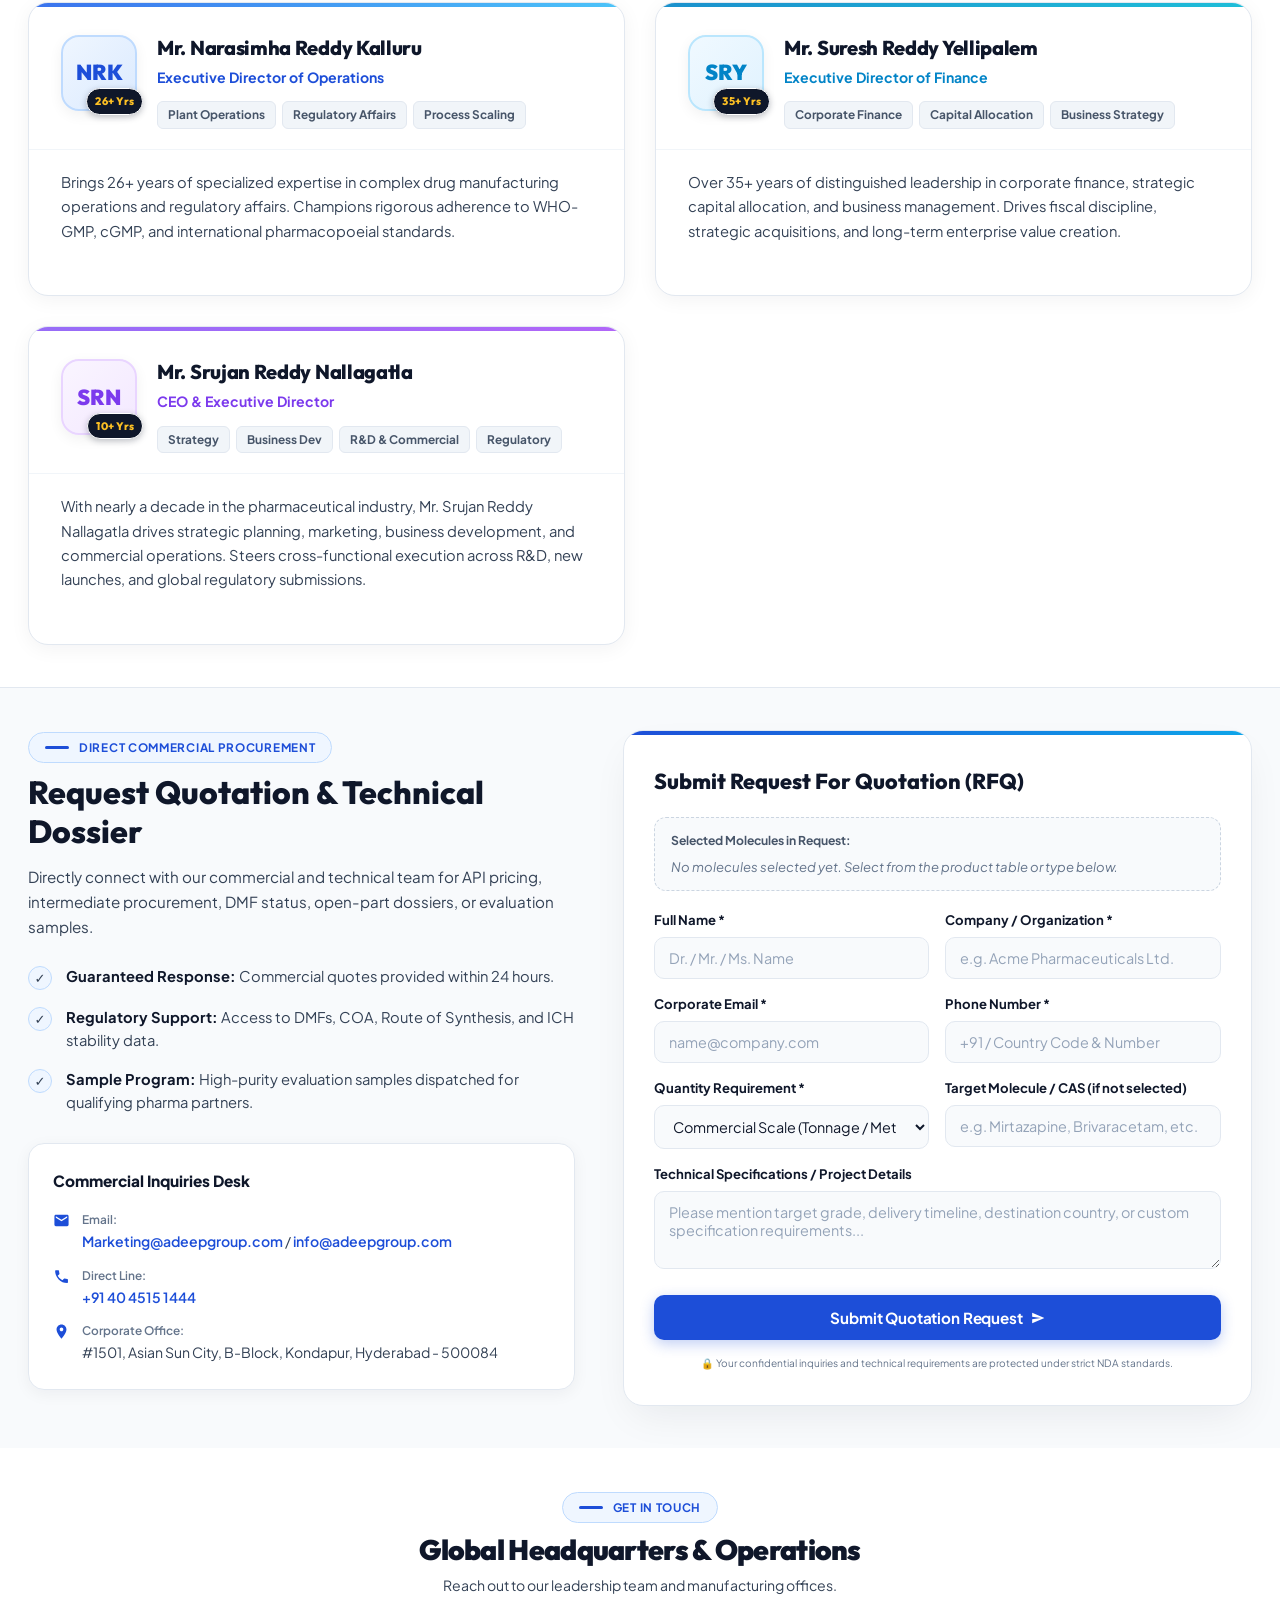
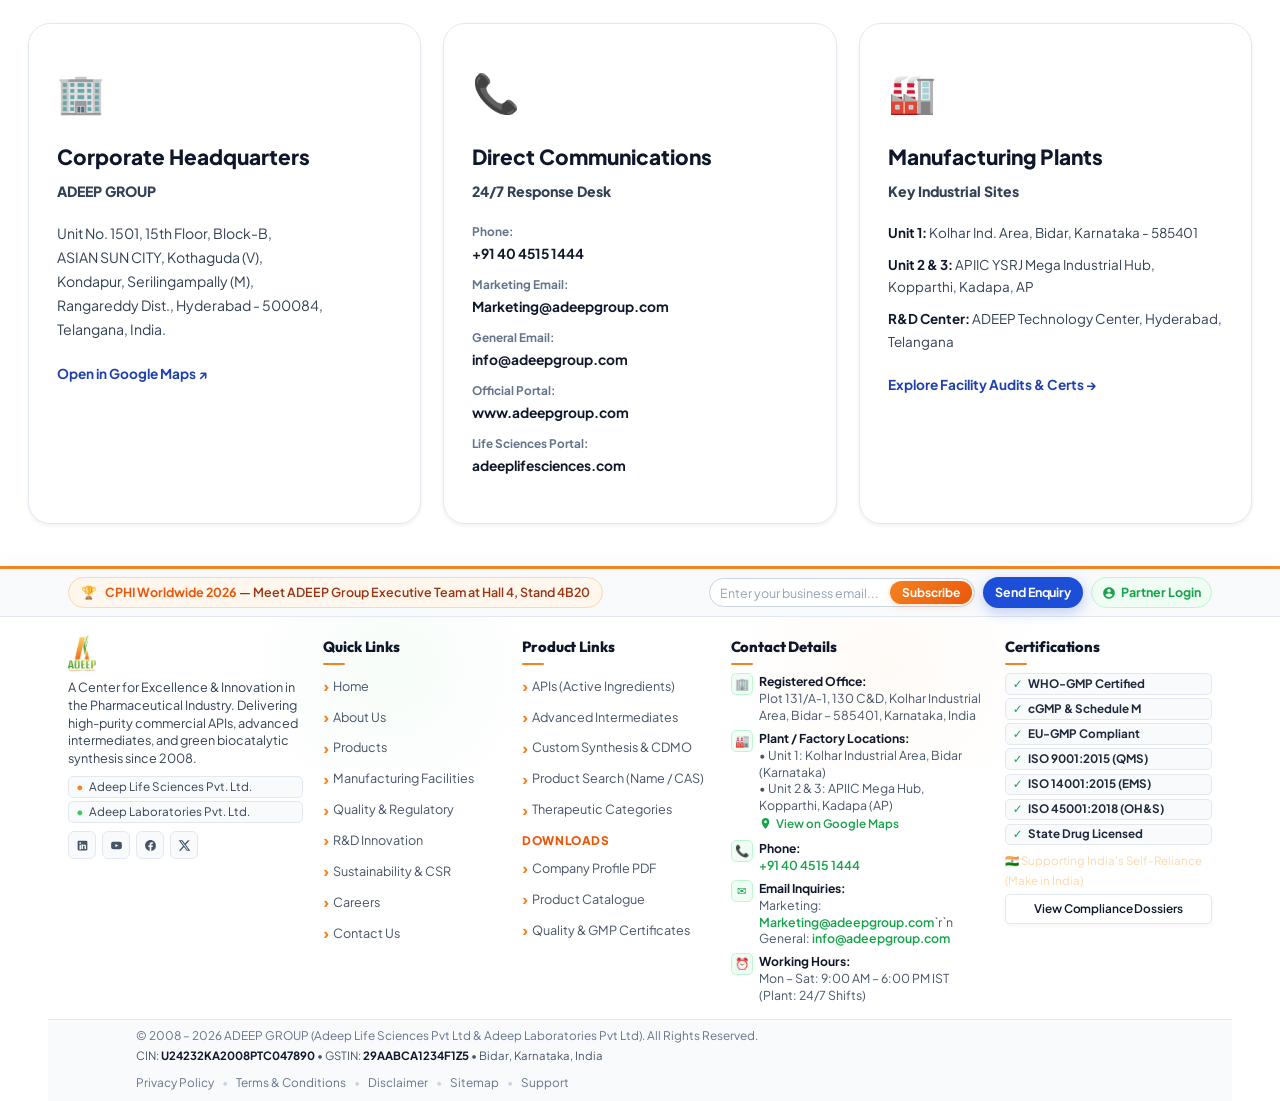
==== commit e5c5d68f: "ud" ====
--- a/index.html
+++ b/index.html
@@ -1,521 +1,631 @@
 <!DOCTYPE html>
 <html lang="en" data-theme="adeep-signature">
+
 <head>
   <meta charset="UTF-8" />
   <meta name="viewport" content="width=device-width, initial-scale=1.0" />
   <title>ADEEP GROUP | World-Class API & Intermediate Pharmaceutical Manufacturing</title>
-  <meta name="description" content="ADEEP GROUP is a premier pharmaceutical manufacturer with a 17+ year legacy specializing in APIs, advanced intermediates, and green biocatalysis. cGMP & WHO-GMP compliant." />
-  <meta name="keywords" content="ADEEP Group, Adeep Life Sciences, Adeep Laboratories, API manufacturing, Mirtazapine, Brivaracetam, biocatalysis, green chemistry, pharmaceutical manufacturer India" />
+  <meta name="description"
+    content="ADEEP GROUP is a premier pharmaceutical manufacturer with a 17+ year legacy specializing in APIs, advanced intermediates, and green biocatalysis. cGMP & WHO-GMP compliant." />
+  <meta name="keywords"
+    content="ADEEP Group, Adeep Life Sciences, Adeep Laboratories, API manufacturing, Mirtazapine, Brivaracetam, biocatalysis, green chemistry, pharmaceutical manufacturer India" />
   <link rel="preconnect" href="https://fonts.googleapis.com">
   <link rel="preconnect" href="https://fonts.gstatic.com" crossorigin>
-  <link href="https://fonts.googleapis.com/css2?family=Plus+Jakarta+Sans:wght@300;400;500;600;700;800&family=Outfit:wght@400;500;600;700;800;900&family=JetBrains+Mono:wght@400;500;600&display=swap" rel="stylesheet">
+  <link
+    href="https://fonts.googleapis.com/css2?family=Plus+Jakarta+Sans:wght@300;400;500;600;700;800&family=Outfit:wght@400;500;600;700;800;900&family=JetBrains+Mono:wght@400;500;600&display=swap"
+    rel="stylesheet">
   <link rel="icon" type="image/png" href="assets/adeep_emblem.png" />
-  <link rel="stylesheet" href="styles.css?v=59.0" />
+  <link rel="stylesheet" href="styles.css?v=61.0" />
   <meta http-equiv="Cache-Control" content="no-cache, no-store, must-revalidate" />
   <meta http-equiv="Pragma" content="no-cache" />
   <meta http-equiv="Expires" content="0" />
   <style id="splashInlineTheme">
-/* ═══════════════════════════════════════════════════════════
+    /* ═══════════════════════════════════════════════════════════
    DEEP MIDNIGHT CINEMATIC SPLASH SCREEN (High-Contrast Luxury Glass)
    Rich Midnight Sapphire Backdrop · Holographic 3D Glowing Reactor · Luminous Neon Accents
 ═══════════════════════════════════════════════════════════ */
-.site-splash-screen {
-  position: fixed;
-  inset: 0;
-  z-index: 10000;
-  display: flex;
-  flex-direction: column;
-  align-items: center;
-  justify-content: center;
-  background: radial-gradient(circle at 50% 35%, #0c1a36 0%, #070e1e 55%, #030712 100%) !important;
-  overflow: hidden;
-  user-select: none;
-  transition: opacity 0.7s cubic-bezier(0.16, 1, 0.3, 1), transform 0.7s cubic-bezier(0.16, 1, 0.3, 1), filter 0.7s ease, visibility 0.7s;
-  will-change: opacity, transform, filter;
-}
-
-.site-splash-screen.splash-hidden {
-  opacity: 0 !important;
-  visibility: hidden !important;
-  transform: scale(1.08) !important;
-  filter: blur(14px) !important;
-  pointer-events: none !important;
-}
-
-/* Ambient Luminous Aurora Lights */
-.splash-aurora-wrap {
-  position: absolute;
-  inset: 0;
-  pointer-events: none;
-  overflow: hidden;
-  z-index: 1;
-}
-
-.splash-aurora {
-  position: absolute;
-  border-radius: 50%;
-  filter: blur(100px);
-  opacity: 0.65;
-  animation: midnightAuroraBreath 9s ease-in-out infinite alternate;
-}
-
-.splash-aurora-1 {
-  width: 620px; height: 620px;
-  background: radial-gradient(circle, rgba(29, 78, 216, 0.45) 0%, rgba(56, 189, 248, 0.2) 50%, transparent 70%);
-  top: -15%; left: -10%;
-  animation-duration: 8s;
-}
-
-.splash-aurora-2 {
-  width: 650px; height: 650px;
-  background: radial-gradient(circle, rgba(16, 185, 129, 0.38) 0%, rgba(5, 150, 105, 0.15) 50%, transparent 70%);
-  bottom: -20%; right: -10%;
-  animation-duration: 10s;
-}
-
-.splash-aurora-3 {
-  width: 460px; height: 460px;
-  background: radial-gradient(circle, rgba(2, 132, 199, 0.35) 0%, transparent 70%);
-  top: 35%; right: 10%;
-  animation-duration: 7s;
-}
-
-.splash-radial-halo {
-  position: absolute;
-  top: 50%; left: 50%;
-  width: 700px; height: 700px;
-  transform: translate(-50%, -50%);
-  background: radial-gradient(circle, rgba(56, 189, 248, 0.15) 0%, rgba(29, 78, 216, 0.08) 45%, transparent 70%);
-  pointer-events: none;
-}
-
-@keyframes midnightAuroraBreath {
-  0% { transform: scale(1) translate(0, 0); opacity: 0.55; }
-  50% { transform: scale(1.15) translate(30px, -20px); opacity: 0.8; }
-  100% { transform: scale(0.92) translate(-20px, 25px); opacity: 0.55; }
-}
-
-/* Central Luxury Dark Frosted Glass Capsule */
-.splash-capsule-card {
-  position: relative;
-  z-index: 10;
-  width: 90%;
-  max-width: 490px;
-  background: rgba(10, 20, 42, 0.88);
-  backdrop-filter: blur(36px) saturate(200%);
-  -webkit-backdrop-filter: blur(36px) saturate(200%);
-  border: 1.5px solid rgba(56, 189, 248, 0.35);
-  border-radius: 32px;
-  padding: 42px 38px 34px;
-  box-shadow: 
-    0 35px 80px -15px rgba(0, 0, 0, 0.9),
-    0 0 50px rgba(2, 132, 199, 0.3),
-    inset 0 1px 0 rgba(255, 255, 255, 0.2);
-  display: flex;
-  flex-direction: column;
-  align-items: center;
-  text-align: center;
-  animation: capsuleOpeningReveal 0.85s cubic-bezier(0.16, 1, 0.3, 1) both, capsuleFloat 5s ease-in-out 0.85s infinite alternate;
-}
-
-/* 3D Holographic Molecular Reactor Core */
-.splash-reactor {
-  position: relative;
-  width: 176px;
-  height: 176px;
-  display: flex;
-  align-items: center;
-  justify-content: center;
-  margin-bottom: 22px;
-  perspective: 800px;
-}
-
-/* Luminous Expanding Sonar Ripple Waves */
-.splash-sonar {
-  position: absolute;
-  border-radius: 50%;
-  border: 1.5px solid rgba(56, 189, 248, 0.7);
-  box-shadow: 0 0 15px rgba(56, 189, 248, 0.4);
-  pointer-events: none;
-  animation: sonarPulse 3s cubic-bezier(0, 0.2, 0.8, 1) infinite;
-}
-
-.sonar-1 { width: 90px; height: 90px; }
-.sonar-2 { width: 90px; height: 90px; animation-delay: 1.5s; border-color: rgba(16, 185, 129, 0.6); box-shadow: 0 0 15px rgba(16, 185, 129, 0.35); }
-
-@keyframes sonarPulse {
-  0% { transform: scale(1); opacity: 0.9; }
-  100% { transform: scale(2.2); opacity: 0; }
-}
-
-/* 3D Holographic Gyroscope Rings */
-.splash-gyro {
-  position: absolute;
-  border-radius: 50%;
-  pointer-events: none;
-  transform-style: preserve-3d;
-}
-
-.splash-gyro-outer {
-  width: 168px;
-  height: 168px;
-  border: 2px dashed #38bdf8;
-  box-shadow: 0 0 20px rgba(56, 189, 248, 0.65), inset 0 0 12px rgba(56, 189, 248, 0.25);
-  animation: gyroSpinX 14s linear infinite;
-}
-
-.splash-gyro-middle {
-  width: 136px;
-  height: 136px;
-  border: 1.5px dotted #10b981;
-  box-shadow: 0 0 18px rgba(16, 185, 129, 0.55);
-  animation: gyroSpinY 9s linear infinite;
-}
-
-.splash-gyro-inner {
-  width: 108px;
-  height: 108px;
-  border: 1.5px solid rgba(56, 189, 248, 0.5);
-  box-shadow: 0 0 12px rgba(56, 189, 248, 0.4);
-  animation: gyroSpinZ 6s linear infinite;
-}
-
-/* Glowing Atomic Electrons */
-.splash-atom {
-  position: absolute;
-  border-radius: 50%;
-}
-
-.atom-cyan-1 {
-  width: 9px; height: 9px;
-  background: #38bdf8;
-  box-shadow: 0 0 16px #38bdf8, 0 0 6px #ffffff;
-  top: 8px; left: 50%;
-  transform: translateX(-50%);
-}
-
-.atom-cyan-2 {
-  width: 8px; height: 8px;
-  background: #38bdf8;
-  box-shadow: 0 0 14px #38bdf8;
-  bottom: 8px; left: 50%;
-  transform: translateX(-50%);
-}
-
-.atom-emerald-1 {
-  width: 8px; height: 8px;
-  background: #10b981;
-  box-shadow: 0 0 16px #10b981, 0 0 6px #ffffff;
-  top: 50%; right: 4px;
-  transform: translateY(-50%);
-}
-
-.atom-emerald-2 {
-  width: 7px; height: 7px;
-  background: #10b981;
-  box-shadow: 0 0 12px #10b981;
-  top: 50%; left: 4px;
-  transform: translateY(-50%);
-}
-
-/* Elevated Glowing White Logo Jewel Disc */
-.splash-logo-card {
-  position: relative;
-  z-index: 10;
-  width: 86px;
-  height: 86px;
-  background: #ffffff;
-  border-radius: 50%;
-  display: flex;
-  align-items: center;
-  justify-content: center;
-  border: 2px solid rgba(255, 255, 255, 0.95);
-  box-shadow: 
-    0 0 35px rgba(56, 189, 248, 0.6),
-    0 12px 30px rgba(0, 0, 0, 0.7),
-    0 0 0 5px rgba(56, 189, 248, 0.2);
-  padding: 12px;
-  animation: logoPulse 4s ease-in-out infinite;
-}
-
-@keyframes logoPulse {
-  0%, 100% { transform: scale(1); box-shadow: 0 0 35px rgba(56, 189, 248, 0.6), 0 12px 30px rgba(0, 0, 0, 0.7); }
-  50% { transform: scale(1.05); box-shadow: 0 0 45px rgba(56, 189, 248, 0.8), 0 16px 36px rgba(0, 0, 0, 0.8); }
-}
-
-.splash-logo-img {
-  max-width: 100%;
-  max-height: 100%;
-  object-fit: contain;
-  filter: none !important;
-  -webkit-filter: none !important;
-  box-shadow: none !important;
-}
-
-.splash-disc-shine {
-  position: absolute;
-  top: 3px; left: 10px; right: 10px;
-  height: 24px;
-  background: linear-gradient(180deg, rgba(255, 255, 255, 0.9) 0%, transparent 100%);
-  border-radius: 50% 50% 40% 40%;
-  pointer-events: none;
-}
-
-/* Luminous Metallic Typography */
-.splash-info {
-  width: 100%;
-  margin-bottom: 20px;
-}
-
-.splash-brand-title {
-  font-family: var(--font-heading);
-  font-size: 1.6rem;
-  font-weight: 900;
-  letter-spacing: -0.015em;
-  background: linear-gradient(135deg, #ffffff 30%, #7dd3fc 60%, #38bdf8 100%);
-  -webkit-background-clip: text;
-  -webkit-text-fill-color: transparent;
-  text-shadow: 0 0 30px rgba(56, 189, 248, 0.45);
-  margin-bottom: 8px;
-}
-
-.splash-tag-pill {
-  display: inline-flex;
-  align-items: center;
-  gap: 8px;
-  background: rgba(2, 132, 199, 0.2);
-  border: 1px solid rgba(56, 189, 248, 0.4);
-  padding: 5px 15px;
-  border-radius: 9999px;
-  font-size: 0.68rem;
-  font-weight: 800;
-  letter-spacing: 0.08em;
-  color: #7dd3fc;
-  text-transform: uppercase;
-  margin-bottom: 12px;
-  box-shadow: 0 0 15px rgba(2, 132, 199, 0.25);
-}
-
-.splash-pill-pulse {
-  width: 7px;
-  height: 7px;
-  border-radius: 50%;
-  background: #10b981;
-  box-shadow: 0 0 12px #10b981, 0 0 4px #ffffff;
-  animation: pulseBeacon 1.8s infinite;
-}
-
-/* High-Tech Telemetry Box (Dark Terminal) */
-.splash-telemetry-box {
-  display: flex;
-  align-items: center;
-  justify-content: center;
-  gap: 10px;
-  background: rgba(4, 9, 22, 0.92);
-  border: 1px solid rgba(56, 189, 248, 0.35);
-  border-radius: 8px;
-  padding: 8px 16px;
-  margin: 0 auto;
-  max-width: 460px;
-  box-shadow: inset 0 1px 4px rgba(0, 0, 0, 0.6), 0 0 16px rgba(56, 189, 248, 0.12);
-}
-
-.telemetry-icon {
-  font-size: 0.95rem;
-  line-height: 1;
-  filter: drop-shadow(0 0 6px rgba(56, 189, 248, 0.5));
-}
-
-#siteSplashScreen .splash-telemetry-text,
-#siteSplashScreen p.splash-telemetry-text,
-.splash-telemetry-text,
-#splashTelemetryText {
-  font-family: 'JetBrains Mono', 'Fira Code', 'Courier New', monospace !important;
-  font-size: 0.82rem !important;
-  font-weight: 600 !important;
-  color: #38bdf8 !important;
-  opacity: 1 !important;
-  text-shadow: 0 0 12px rgba(56, 189, 248, 0.75), 0 0 2px rgba(255, 255, 255, 0.6) !important;
-  letter-spacing: 0.02em !important;
-  min-height: 20px !important;
-  margin: 0 !important;
-  white-space: nowrap !important;
-  overflow: hidden !important;
-  text-overflow: ellipsis !important;
-}
-
-/* Liquid Laser Progress Bar */
-.splash-progress-wrapper {
-  width: 100%;
-  margin-top: 6px;
-}
-
-.splash-progress-track {
-  width: 100%;
-  height: 9px;
-  background: rgba(15, 23, 42, 0.95);
-  border: 1px solid rgba(56, 189, 248, 0.25);
-  border-radius: 9999px;
-  overflow: hidden;
-  position: relative;
-  box-shadow: inset 0 2px 4px rgba(0, 0, 0, 0.6);
-  margin-bottom: 14px;
-}
-
-.splash-progress-bar {
-  width: 0%;
-  height: 100%;
-  background: linear-gradient(90deg, #1d4ed8 0%, #0284c7 40%, #38bdf8 75%, #00f5a0 100%);
-  border-radius: 9999px;
-  box-shadow: 0 0 20px rgba(56, 189, 248, 0.85);
-  transition: width 0.035s linear;
-  position: relative;
-}
-
-.progress-head-beacon {
-  position: absolute;
-  top: 50%; right: -2px;
-  width: 9px; height: 9px;
-  transform: translateY(-50%);
-  background: #ffffff;
-  border-radius: 50%;
-  box-shadow: 0 0 16px #00f5a0, 0 0 8px #ffffff;
-}
-
-.progress-stream-glow {
-  position: absolute;
-  inset: 0;
-  background: linear-gradient(90deg, transparent 0%, rgba(255, 255, 255, 0.7) 50%, transparent 100%);
-  background-size: 200% 100%;
-  animation: streamGlow 1.4s linear infinite;
-}
-
-@keyframes streamGlow {
-  0% { background-position: -200% 0; }
-  100% { background-position: 200% 0; }
-}
-
-.splash-progress-meta {
-  display: flex;
-  align-items: center;
-  justify-content: space-between;
-  width: 100%;
-}
-
-.splash-meta-left {
-  display: flex;
-  align-items: center;
-  gap: 10px;
-}
-
-.splash-percentage {
-  font-family: 'JetBrains Mono', monospace;
-  font-size: 0.88rem;
-  font-weight: 800;
-  color: #ffffff;
-  text-shadow: 0 0 10px rgba(56, 189, 248, 0.5);
-}
-
-.splash-status-badge {
-  display: inline-flex;
-  align-items: center;
-  gap: 6px;
-  font-size: 0.72rem;
-  font-weight: 600;
-  color: #34d399;
-  background: rgba(16, 185, 129, 0.16);
-  border: 1px solid rgba(16, 185, 129, 0.4);
-  padding: 3px 9px;
-  border-radius: 6px;
-}
-
-.badge-live-dot {
-  width: 6px; height: 6px;
-  border-radius: 50%;
-  background: #10b981;
-  box-shadow: 0 0 8px #10b981;
-  animation: pulseBeacon 1.5s infinite;
-}
-
-/* Styled Interactive Skip Button (Glass Pill) */
-.splash-skip-btn {
-  display: inline-flex !important;
-  align-items: center !important;
-  gap: 7px !important;
-  padding: 6px 16px !important;
-  background: rgba(255, 255, 255, 0.1) !important;
-  border: 1px solid rgba(255, 255, 255, 0.25) !important;
-  border-radius: 9999px !important;
-  font-family: var(--font-sans) !important;
-  font-size: 0.76rem !important;
-  font-weight: 700 !important;
-  color: #ffffff !important;
-  cursor: pointer !important;
-  box-shadow: 0 2px 10px rgba(0, 0, 0, 0.3) !important;
-  transition: all 0.22s ease !important;
-}
-
-.splash-skip-btn:hover {
-  background: rgba(56, 189, 248, 0.25) !important;
-  border-color: #38bdf8 !important;
-  color: #ffffff !important;
-  transform: translateY(-2px) !important;
-  box-shadow: 0 4px 18px rgba(56, 189, 248, 0.4) !important;
-}
-
-.splash-skip-btn:hover .skip-icon {
-  transform: translateX(3px) !important;
-}
-
-.skip-icon {
-  width: 14px !important;
-  height: 14px !important;
-  fill: none !important;
-  stroke: currentColor !important;
-  stroke-width: 2.2 !important;
-  stroke-linecap: round !important;
-  stroke-linejoin: round !important;
-  transition: transform 0.2s ease !important;
-}
-
-
-/* ═══════════════════════════════════════════════════════════
+    .site-splash-screen {
+      position: fixed;
+      inset: 0;
+      z-index: 10000;
+      display: flex;
+      flex-direction: column;
+      align-items: center;
+      justify-content: center;
+      background: radial-gradient(circle at 50% 35%, #0c1a36 0%, #070e1e 55%, #030712 100%) !important;
+      overflow: hidden;
+      user-select: none;
+      transition: opacity 0.7s cubic-bezier(0.16, 1, 0.3, 1), transform 0.7s cubic-bezier(0.16, 1, 0.3, 1), filter 0.7s ease, visibility 0.7s;
+      will-change: opacity, transform, filter;
+    }
+
+    .site-splash-screen.splash-hidden {
+      opacity: 0 !important;
+      visibility: hidden !important;
+      transform: scale(1.08) !important;
+      filter: blur(14px) !important;
+      pointer-events: none !important;
+    }
+
+    /* Ambient Luminous Aurora Lights */
+    .splash-aurora-wrap {
+      position: absolute;
+      inset: 0;
+      pointer-events: none;
+      overflow: hidden;
+      z-index: 1;
+    }
+
+    .splash-aurora {
+      position: absolute;
+      border-radius: 50%;
+      filter: blur(100px);
+      opacity: 0.65;
+      animation: midnightAuroraBreath 9s ease-in-out infinite alternate;
+    }
+
+    .splash-aurora-1 {
+      width: 620px;
+      height: 620px;
+      background: radial-gradient(circle, rgba(29, 78, 216, 0.45) 0%, rgba(56, 189, 248, 0.2) 50%, transparent 70%);
+      top: -15%;
+      left: -10%;
+      animation-duration: 8s;
+    }
+
+    .splash-aurora-2 {
+      width: 650px;
+      height: 650px;
+      background: radial-gradient(circle, rgba(16, 185, 129, 0.38) 0%, rgba(5, 150, 105, 0.15) 50%, transparent 70%);
+      bottom: -20%;
+      right: -10%;
+      animation-duration: 10s;
+    }
+
+    .splash-aurora-3 {
+      width: 460px;
+      height: 460px;
+      background: radial-gradient(circle, rgba(2, 132, 199, 0.35) 0%, transparent 70%);
+      top: 35%;
+      right: 10%;
+      animation-duration: 7s;
+    }
+
+    .splash-radial-halo {
+      position: absolute;
+      top: 50%;
+      left: 50%;
+      width: 700px;
+      height: 700px;
+      transform: translate(-50%, -50%);
+      background: radial-gradient(circle, rgba(56, 189, 248, 0.15) 0%, rgba(29, 78, 216, 0.08) 45%, transparent 70%);
+      pointer-events: none;
+    }
+
+    @keyframes midnightAuroraBreath {
+      0% {
+        transform: scale(1) translate(0, 0);
+        opacity: 0.55;
+      }
+
+      50% {
+        transform: scale(1.15) translate(30px, -20px);
+        opacity: 0.8;
+      }
+
+      100% {
+        transform: scale(0.92) translate(-20px, 25px);
+        opacity: 0.55;
+      }
+    }
+
+    /* Central Luxury Dark Frosted Glass Capsule */
+    .splash-capsule-card {
+      position: relative;
+      z-index: 10;
+      width: 90%;
+      max-width: 490px;
+      background: rgba(10, 20, 42, 0.88);
+      backdrop-filter: blur(36px) saturate(200%);
+      -webkit-backdrop-filter: blur(36px) saturate(200%);
+      border: 1.5px solid rgba(56, 189, 248, 0.35);
+      border-radius: 32px;
+      padding: 42px 38px 34px;
+      box-shadow:
+        0 35px 80px -15px rgba(0, 0, 0, 0.9),
+        0 0 50px rgba(2, 132, 199, 0.3),
+        inset 0 1px 0 rgba(255, 255, 255, 0.2);
+      display: flex;
+      flex-direction: column;
+      align-items: center;
+      text-align: center;
+      animation: capsuleOpeningReveal 0.85s cubic-bezier(0.16, 1, 0.3, 1) both, capsuleFloat 5s ease-in-out 0.85s infinite alternate;
+    }
+
+    /* 3D Holographic Molecular Reactor Core */
+    .splash-reactor {
+      position: relative;
+      width: 176px;
+      height: 176px;
+      display: flex;
+      align-items: center;
+      justify-content: center;
+      margin-bottom: 22px;
+      perspective: 800px;
+    }
+
+    /* Luminous Expanding Sonar Ripple Waves */
+    .splash-sonar {
+      position: absolute;
+      border-radius: 50%;
+      border: 1.5px solid rgba(56, 189, 248, 0.7);
+      box-shadow: 0 0 15px rgba(56, 189, 248, 0.4);
+      pointer-events: none;
+      animation: sonarPulse 3s cubic-bezier(0, 0.2, 0.8, 1) infinite;
+    }
+
+    .sonar-1 {
+      width: 90px;
+      height: 90px;
+    }
+
+    .sonar-2 {
+      width: 90px;
+      height: 90px;
+      animation-delay: 1.5s;
+      border-color: rgba(16, 185, 129, 0.6);
+      box-shadow: 0 0 15px rgba(16, 185, 129, 0.35);
+    }
+
+    @keyframes sonarPulse {
+      0% {
+        transform: scale(1);
+        opacity: 0.9;
+      }
+
+      100% {
+        transform: scale(2.2);
+        opacity: 0;
+      }
+    }
+
+    /* 3D Holographic Gyroscope Rings */
+    .splash-gyro {
+      position: absolute;
+      border-radius: 50%;
+      pointer-events: none;
+      transform-style: preserve-3d;
+    }
+
+    .splash-gyro-outer {
+      width: 168px;
+      height: 168px;
+      border: 2px dashed #38bdf8;
+      box-shadow: 0 0 20px rgba(56, 189, 248, 0.65), inset 0 0 12px rgba(56, 189, 248, 0.25);
+      animation: gyroSpinX 14s linear infinite;
+    }
+
+    .splash-gyro-middle {
+      width: 136px;
+      height: 136px;
+      border: 1.5px dotted #10b981;
+      box-shadow: 0 0 18px rgba(16, 185, 129, 0.55);
+      animation: gyroSpinY 9s linear infinite;
+    }
+
+    .splash-gyro-inner {
+      width: 108px;
+      height: 108px;
+      border: 1.5px solid rgba(56, 189, 248, 0.5);
+      box-shadow: 0 0 12px rgba(56, 189, 248, 0.4);
+      animation: gyroSpinZ 6s linear infinite;
+    }
+
+    /* Glowing Atomic Electrons */
+    .splash-atom {
+      position: absolute;
+      border-radius: 50%;
+    }
+
+    .atom-cyan-1 {
+      width: 9px;
+      height: 9px;
+      background: #38bdf8;
+      box-shadow: 0 0 16px #38bdf8, 0 0 6px #ffffff;
+      top: 8px;
+      left: 50%;
+      transform: translateX(-50%);
+    }
+
+    .atom-cyan-2 {
+      width: 8px;
+      height: 8px;
+      background: #38bdf8;
+      box-shadow: 0 0 14px #38bdf8;
+      bottom: 8px;
+      left: 50%;
+      transform: translateX(-50%);
+    }
+
+    .atom-emerald-1 {
+      width: 8px;
+      height: 8px;
+      background: #10b981;
+      box-shadow: 0 0 16px #10b981, 0 0 6px #ffffff;
+      top: 50%;
+      right: 4px;
+      transform: translateY(-50%);
+    }
+
+    .atom-emerald-2 {
+      width: 7px;
+      height: 7px;
+      background: #10b981;
+      box-shadow: 0 0 12px #10b981;
+      top: 50%;
+      left: 4px;
+      transform: translateY(-50%);
+    }
+
+    /* Elevated Glowing White Logo Jewel Disc */
+    .splash-logo-card {
+      position: relative;
+      z-index: 10;
+      width: 86px;
+      height: 86px;
+      background: #ffffff;
+      border-radius: 50%;
+      display: flex;
+      align-items: center;
+      justify-content: center;
+      border: 2px solid rgba(255, 255, 255, 0.95);
+      box-shadow:
+        0 0 35px rgba(56, 189, 248, 0.6),
+        0 12px 30px rgba(0, 0, 0, 0.7),
+        0 0 0 5px rgba(56, 189, 248, 0.2);
+      padding: 12px;
+      animation: logoPulse 4s ease-in-out infinite;
+    }
+
+    @keyframes logoPulse {
+
+      0%,
+      100% {
+        transform: scale(1);
+        box-shadow: 0 0 35px rgba(56, 189, 248, 0.6), 0 12px 30px rgba(0, 0, 0, 0.7);
+      }
+
+      50% {
+        transform: scale(1.05);
+        box-shadow: 0 0 45px rgba(56, 189, 248, 0.8), 0 16px 36px rgba(0, 0, 0, 0.8);
+      }
+    }
+
+    .splash-logo-img {
+      max-width: 100%;
+      max-height: 100%;
+      object-fit: contain;
+      filter: none !important;
+      -webkit-filter: none !important;
+      box-shadow: none !important;
+    }
+
+    .splash-disc-shine {
+      position: absolute;
+      top: 3px;
+      left: 10px;
+      right: 10px;
+      height: 24px;
+      background: linear-gradient(180deg, rgba(255, 255, 255, 0.9) 0%, transparent 100%);
+      border-radius: 50% 50% 40% 40%;
+      pointer-events: none;
+    }
+
+    /* Luminous Metallic Typography */
+    .splash-info {
+      width: 100%;
+      margin-bottom: 20px;
+    }
+
+    .splash-brand-title {
+      font-family: var(--font-heading);
+      font-size: 1.6rem;
+      font-weight: 900;
+      letter-spacing: -0.015em;
+      background: linear-gradient(135deg, #ffffff 30%, #7dd3fc 60%, #38bdf8 100%);
+      -webkit-background-clip: text;
+      -webkit-text-fill-color: transparent;
+      text-shadow: 0 0 30px rgba(56, 189, 248, 0.45);
+      margin-bottom: 8px;
+    }
+
+    .splash-tag-pill {
+      display: inline-flex;
+      align-items: center;
+      gap: 8px;
+      background: rgba(2, 132, 199, 0.2);
+      border: 1px solid rgba(56, 189, 248, 0.4);
+      padding: 5px 15px;
+      border-radius: 9999px;
+      font-size: 0.68rem;
+      font-weight: 800;
+      letter-spacing: 0.08em;
+      color: #7dd3fc;
+      text-transform: uppercase;
+      margin-bottom: 12px;
+      box-shadow: 0 0 15px rgba(2, 132, 199, 0.25);
+    }
+
+    .splash-pill-pulse {
+      width: 7px;
+      height: 7px;
+      border-radius: 50%;
+      background: #10b981;
+      box-shadow: 0 0 12px #10b981, 0 0 4px #ffffff;
+      animation: pulseBeacon 1.8s infinite;
+    }
+
+    /* High-Tech Telemetry Box (Dark Terminal) */
+    .splash-telemetry-box {
+      display: flex;
+      align-items: center;
+      justify-content: center;
+      gap: 10px;
+      background: rgba(4, 9, 22, 0.92);
+      border: 1px solid rgba(56, 189, 248, 0.35);
+      border-radius: 8px;
+      padding: 8px 16px;
+      margin: 0 auto;
+      max-width: 460px;
+      box-shadow: inset 0 1px 4px rgba(0, 0, 0, 0.6), 0 0 16px rgba(56, 189, 248, 0.12);
+    }
+
+    .telemetry-icon {
+      font-size: 0.95rem;
+      line-height: 1;
+      filter: drop-shadow(0 0 6px rgba(56, 189, 248, 0.5));
+    }
+
+    #siteSplashScreen .splash-telemetry-text,
+    #siteSplashScreen p.splash-telemetry-text,
+    .splash-telemetry-text,
+    #splashTelemetryText {
+      font-family: 'JetBrains Mono', 'Fira Code', 'Courier New', monospace !important;
+      font-size: 0.82rem !important;
+      font-weight: 600 !important;
+      color: #38bdf8 !important;
+      opacity: 1 !important;
+      text-shadow: 0 0 12px rgba(56, 189, 248, 0.75), 0 0 2px rgba(255, 255, 255, 0.6) !important;
+      letter-spacing: 0.02em !important;
+      min-height: 20px !important;
+      margin: 0 !important;
+      white-space: nowrap !important;
+      overflow: hidden !important;
+      text-overflow: ellipsis !important;
+    }
+
+    /* Liquid Laser Progress Bar */
+    .splash-progress-wrapper {
+      width: 100%;
+      margin-top: 6px;
+    }
+
+    .splash-progress-track {
+      width: 100%;
+      height: 9px;
+      background: rgba(15, 23, 42, 0.95);
+      border: 1px solid rgba(56, 189, 248, 0.25);
+      border-radius: 9999px;
+      overflow: hidden;
+      position: relative;
+      box-shadow: inset 0 2px 4px rgba(0, 0, 0, 0.6);
+      margin-bottom: 14px;
+    }
+
+    .splash-progress-bar {
+      width: 0%;
+      height: 100%;
+      background: linear-gradient(90deg, #1d4ed8 0%, #0284c7 40%, #38bdf8 75%, #00f5a0 100%);
+      border-radius: 9999px;
+      box-shadow: 0 0 20px rgba(56, 189, 248, 0.85);
+      transition: width 0.035s linear;
+      position: relative;
+    }
+
+    .progress-head-beacon {
+      position: absolute;
+      top: 50%;
+      right: -2px;
+      width: 9px;
+      height: 9px;
+      transform: translateY(-50%);
+      background: #ffffff;
+      border-radius: 50%;
+      box-shadow: 0 0 16px #00f5a0, 0 0 8px #ffffff;
+    }
+
+    .progress-stream-glow {
+      position: absolute;
+      inset: 0;
+      background: linear-gradient(90deg, transparent 0%, rgba(255, 255, 255, 0.7) 50%, transparent 100%);
+      background-size: 200% 100%;
+      animation: streamGlow 1.4s linear infinite;
+    }
+
+    @keyframes streamGlow {
+      0% {
+        background-position: -200% 0;
+      }
+
+      100% {
+        background-position: 200% 0;
+      }
+    }
+
+    .splash-progress-meta {
+      display: flex;
+      align-items: center;
+      justify-content: space-between;
+      width: 100%;
+    }
+
+    .splash-meta-left {
+      display: flex;
+      align-items: center;
+      gap: 10px;
+    }
+
+    .splash-percentage {
+      font-family: 'JetBrains Mono', monospace;
+      font-size: 0.88rem;
+      font-weight: 800;
+      color: #ffffff;
+      text-shadow: 0 0 10px rgba(56, 189, 248, 0.5);
+    }
+
+    .splash-status-badge {
+      display: inline-flex;
+      align-items: center;
+      gap: 6px;
+      font-size: 0.72rem;
+      font-weight: 600;
+      color: #34d399;
+      background: rgba(16, 185, 129, 0.16);
+      border: 1px solid rgba(16, 185, 129, 0.4);
+      padding: 3px 9px;
+      border-radius: 6px;
+    }
+
+    .badge-live-dot {
+      width: 6px;
+      height: 6px;
+      border-radius: 50%;
+      background: #10b981;
+      box-shadow: 0 0 8px #10b981;
+      animation: pulseBeacon 1.5s infinite;
+    }
+
+    /* Styled Interactive Skip Button (Glass Pill) */
+    .splash-skip-btn {
+      display: inline-flex !important;
+      align-items: center !important;
+      gap: 7px !important;
+      padding: 6px 16px !important;
+      background: rgba(255, 255, 255, 0.1) !important;
+      border: 1px solid rgba(255, 255, 255, 0.25) !important;
+      border-radius: 9999px !important;
+      font-family: var(--font-sans) !important;
+      font-size: 0.76rem !important;
+      font-weight: 700 !important;
+      color: #ffffff !important;
+      cursor: pointer !important;
+      box-shadow: 0 2px 10px rgba(0, 0, 0, 0.3) !important;
+      transition: all 0.22s ease !important;
+    }
+
+    .splash-skip-btn:hover {
+      background: rgba(56, 189, 248, 0.25) !important;
+      border-color: #38bdf8 !important;
+      color: #ffffff !important;
+      transform: translateY(-2px) !important;
+      box-shadow: 0 4px 18px rgba(56, 189, 248, 0.4) !important;
+    }
+
+    .splash-skip-btn:hover .skip-icon {
+      transform: translateX(3px) !important;
+    }
+
+    .skip-icon {
+      width: 14px !important;
+      height: 14px !important;
+      fill: none !important;
+      stroke: currentColor !important;
+      stroke-width: 2.2 !important;
+      stroke-linecap: round !important;
+      stroke-linejoin: round !important;
+      transition: transform 0.2s ease !important;
+    }
+
+
+    /* ═══════════════════════════════════════════════════════════
    3D GYROSCOPIC REACTOR & MIDNIGHT SPLASH ANIMATION ENGINES
    ═══════════════════════════════════════════════════════════ */
-@keyframes gyroSpinX {
-  0% { transform: rotateX(68deg) rotateY(15deg) rotateZ(0deg); }
-  100% { transform: rotateX(68deg) rotateY(15deg) rotateZ(360deg); }
-}
-
-@keyframes gyroSpinY {
-  0% { transform: rotateX(-50deg) rotateY(65deg) rotateZ(0deg); }
-  100% { transform: rotateX(-50deg) rotateY(65deg) rotateZ(-360deg); }
-}
-
-@keyframes gyroSpinZ {
-  0% { transform: rotateX(35deg) rotateY(-45deg) rotateZ(0deg); }
-  100% { transform: rotateX(35deg) rotateY(-45deg) rotateZ(360deg); }
-}
-
-@keyframes capsuleFloat {
-  0% { transform: translateY(0); }
-  50% { transform: translateY(-7px); }
-  100% { transform: translateY(0); }
-}
-
-@keyframes pulseBeacon {
-  0%, 100% { transform: scale(1); opacity: 1; filter: drop-shadow(0 0 6px #10b981); }
-  50% { transform: scale(1.4); opacity: 0.75; filter: drop-shadow(0 0 14px #10b981); }
-}
-
-@keyframes brandShimmer {
-  0% { filter: drop-shadow(0 0 12px rgba(56, 189, 248, 0.4)); }
-  50% { filter: drop-shadow(0 0 26px rgba(56, 189, 248, 0.85)); }
-  100% { filter: drop-shadow(0 0 12px rgba(56, 189, 248, 0.4)); }
-}
-
+    @keyframes gyroSpinX {
+      0% {
+        transform: rotateX(68deg) rotateY(15deg) rotateZ(0deg);
+      }
+
+      100% {
+        transform: rotateX(68deg) rotateY(15deg) rotateZ(360deg);
+      }
+    }
+
+    @keyframes gyroSpinY {
+      0% {
+        transform: rotateX(-50deg) rotateY(65deg) rotateZ(0deg);
+      }
+
+      100% {
+        transform: rotateX(-50deg) rotateY(65deg) rotateZ(-360deg);
+      }
+    }
+
+    @keyframes gyroSpinZ {
+      0% {
+        transform: rotateX(35deg) rotateY(-45deg) rotateZ(0deg);
+      }
+
+      100% {
+        transform: rotateX(35deg) rotateY(-45deg) rotateZ(360deg);
+      }
+    }
+
+    @keyframes capsuleFloat {
+      0% {
+        transform: translateY(0);
+      }
+
+      50% {
+        transform: translateY(-7px);
+      }
+
+      100% {
+        transform: translateY(0);
+      }
+    }
+
+    @keyframes pulseBeacon {
+
+      0%,
+      100% {
+        transform: scale(1);
+        opacity: 1;
+        filter: drop-shadow(0 0 6px #10b981);
+      }
+
+      50% {
+        transform: scale(1.4);
+        opacity: 0.75;
+        filter: drop-shadow(0 0 14px #10b981);
+      }
+    }
+
+    @keyframes brandShimmer {
+      0% {
+        filter: drop-shadow(0 0 12px rgba(56, 189, 248, 0.4));
+      }
+
+      50% {
+        filter: drop-shadow(0 0 26px rgba(56, 189, 248, 0.85));
+      }
+
+      100% {
+        filter: drop-shadow(0 0 12px rgba(56, 189, 248, 0.4));
+      }
+    }
   </style>
 </head>
+
 <body>
   <!-- ═══════════════════════════════════════════════════════════
        CLEAN EXECUTIVE MINIMALIST LOADING SCREEN (Splash Experience)
@@ -562,7 +672,9 @@
         </div>
         <div class="splash-telemetry-box">
           <span class="telemetry-icon">⚗️</span>
-          <div class="splash-telemetry-text" id="splashTelemetryText" style="color: #38bdf8 !important; text-shadow: 0 0 12px rgba(56, 189, 248, 0.7) !important;">Calibrating continuous enzymatic flow reactors...</div>
+          <div class="splash-telemetry-text" id="splashTelemetryText"
+            style="color: #38bdf8 !important; text-shadow: 0 0 12px rgba(56, 189, 248, 0.7) !important;">Calibrating
+            continuous enzymatic flow reactors...</div>
         </div>
       </div>
 
@@ -584,7 +696,9 @@
           </div>
           <button class="splash-skip-btn" id="splashSkipBtn" type="button" aria-label="Skip introduction">
             <span>Skip Intro</span>
-            <svg viewBox="0 0 24 24" class="skip-icon"><path d="M5 12h14M12 5l7 7-7 7"/></svg>
+            <svg viewBox="0 0 24 24" class="skip-icon">
+              <path d="M5 12h14M12 5l7 7-7 7" />
+            </svg>
           </button>
         </div>
       </div>
@@ -592,7 +706,7 @@
 
     <!-- Clean Executive Loading Engine -->
     <script>
-      (function() {
+      (function () {
         if (window.__splashInitialized) return;
         window.__splashInitialized = true;
 
@@ -696,7 +810,7 @@
         <img src="assets/adeep_logo.png" alt="ADEEP GROUP - Excellency in Chemistry" class="logo-img" />
       </a>
 
-            <nav class="nav-menu" id="navMenu">
+      <nav class="nav-menu" id="navMenu">
         <a href="index.html" class="nav-link active">Home</a>
 
         <div class="nav-item-dropdown">
@@ -751,7 +865,10 @@
 
       <div class="header-actions">
         <button class="cart-btn" id="cartOpenBtn" title="Inquiry Basket">
-          <svg viewBox="0 0 24 24"><path d="M19 6h-2c0-2.76-2.24-5-5-5S7 3.24 7 6H5c-1.1 0-2 .9-2 2v12c0 1.1.9 2 2 2h14c1.1 0 2-.9 2-2V8c0-1.1-.9-2-2-2zm-7-3c1.66 0 3 1.34 3 3H9c0-1.66 1.34-3 3-3zm7 17H5V8h14v12zm-7-8c-1.66 0-3-1.34-3-3H7c0 2.76 2.24 5 5 5s5-2.24 5-5h-2c0 1.66-1.34 3-3 3z"/></svg>
+          <svg viewBox="0 0 24 24">
+            <path
+              d="M19 6h-2c0-2.76-2.24-5-5-5S7 3.24 7 6H5c-1.1 0-2 .9-2 2v12c0 1.1.9 2 2 2h14c1.1 0 2-.9 2-2V8c0-1.1-.9-2-2-2zm-7-3c1.66 0 3 1.34 3 3H9c0-1.66 1.34-3 3-3zm7 17H5V8h14v12zm-7-8c-1.66 0-3-1.34-3-3H7c0 2.76 2.24 5 5 5s5-2.24 5-5h-2c0 1.66-1.34 3-3 3z" />
+          </svg>
           <span class="cart-count" id="cartCount">0</span>
         </button>
         <a href="#inquiry" class="btn btn-primary btn-sm header-cta">Send Enquiry</a>
@@ -767,19 +884,21 @@
     <!-- 5-Image Background Slider (Quest Pharma UI/UX) -->
     <div class="hero-bg-slider" id="heroBgSlider">
       <div class="hero-slide active" data-index="0">
-        <img src="assets/hero_cinematic.jpg" alt="ADEEP Excellency in Chemistry & Innovation" class="hero-slide-img" />
+        <img src="assets/hero_safety_gate.jpg" alt="ADEEP Plant Safety & Infrastructure" class="hero-slide-img" />
       </div>
       <div class="hero-slide" data-index="1">
-        <img src="assets/plant_facility.jpg" alt="ADEEP World-Class API Manufacturing Facility" class="hero-slide-img" />
+        <img src="assets/hero_plant_facility.jpg" alt="ADEEP World-Class API Manufacturing Facility"
+          class="hero-slide-img" />
       </div>
       <div class="hero-slide" data-index="2">
-        <img src="assets/hero_lab.jpg" alt="ADEEP High-Tech Analytical Quality Labs" class="hero-slide-img" />
+        <img src="assets/hero_reactor_cleanroom.jpg" alt="ADEEP Advanced Reaction Vessels & Cleanroom"
+          class="hero-slide-img" />
       </div>
       <div class="hero-slide" data-index="3">
-        <img src="assets/biocatalysis.jpg" alt="ADEEP Advanced Biocatalysis & Enzyme Engineering" class="hero-slide-img" />
+        <img src="assets/hero_qc_lab.jpg" alt="ADEEP High-Tech Analytical Quality Testing Lab" class="hero-slide-img" />
       </div>
       <div class="hero-slide" data-index="4">
-        <img src="assets/hero_pharma_clean.jpg" alt="ADEEP cGMP & WHO-GMP Compliant Manufacturing" class="hero-slide-img" />
+        <img src="assets/hero_boardroom.jpg" alt="ADEEP Scientific Leadership & Strategy" class="hero-slide-img" />
       </div>
       <div class="hero-overlay"></div>
     </div>
@@ -799,7 +918,9 @@
         <div class="hero-cta-group">
           <a href="products.html" class="btn btn-primary">
             <span>Explore Product Basket</span>
-            <svg viewBox="0 0 24 24" class="icon-arrow"><path d="M5 12h14M12 5l7 7-7 7"/></svg>
+            <svg viewBox="0 0 24 24" class="icon-arrow">
+              <path d="M5 12h14M12 5l7 7-7 7" />
+            </svg>
           </a>
           <a href="#inquiry" class="btn btn-accent">Send Enquiry / RFQ</a>
         </div>
@@ -807,19 +928,23 @@
         <!-- Trust Metrics Bar: Sleek Compact Strip -->
         <div class="hero-metrics-strip">
           <div class="metric-card">
-            <div class="metric-value"><span class="counter" data-target="17">17</span><span class="metric-suffix">+</span></div>
+            <div class="metric-value"><span class="counter" data-target="17">17</span><span
+                class="metric-suffix">+</span></div>
             <div class="metric-label">Years of Legacy</div>
           </div>
           <div class="metric-card">
-            <div class="metric-value"><span class="counter" data-target="50">50</span><span class="metric-suffix">+</span></div>
+            <div class="metric-value"><span class="counter" data-target="50">50</span><span
+                class="metric-suffix">+</span></div>
             <div class="metric-label">Commercial Products</div>
           </div>
           <div class="metric-card">
-            <div class="metric-value"><span class="counter" data-target="50">50</span><span class="metric-suffix">+</span></div>
+            <div class="metric-value"><span class="counter" data-target="50">50</span><span
+                class="metric-suffix">+</span></div>
             <div class="metric-label">Global Customers</div>
           </div>
           <div class="metric-card">
-            <div class="metric-value"><span class="counter" data-target="250">250</span><span class="metric-suffix">+</span><span class="metric-unit">KL</span></div>
+            <div class="metric-value"><span class="counter" data-target="250">250</span><span
+                class="metric-suffix">+</span><span class="metric-unit">KL</span></div>
             <div class="metric-label">Reactor Capacity</div>
             <div class="metric-facility-upcoming">
               <span class="pulse-dot"></span>
@@ -827,7 +952,8 @@
             </div>
           </div>
           <div class="metric-card">
-            <div class="metric-value"><span class="counter" data-target="250">250</span><span class="metric-suffix">+</span></div>
+            <div class="metric-value"><span class="counter" data-target="250">250</span><span
+                class="metric-suffix">+</span></div>
             <div class="metric-label">Skilled Workforce</div>
           </div>
         </div>
@@ -856,7 +982,9 @@
         <span class="section-tag">WHO WE ARE</span>
         <h2 class="section-title">A Fast-Growing Leader in APIs &amp; Complex Intermediates</h2>
         <p class="section-desc">
-          Founded in 2008, ADEEP GROUP encompasses <strong>Adeep Life Sciences Pvt Ltd</strong> and <strong>Adeep Laboratories Pvt Ltd</strong>. From humble beginnings, we have scaled into an integrated pharmaceutical manufacturing powerhouse.
+          Founded in 2008, ADEEP GROUP encompasses <strong>Adeep Life Sciences Pvt Ltd</strong> and <strong>Adeep
+            Laboratories Pvt Ltd</strong>. From humble beginnings, we have scaled into an integrated pharmaceutical
+          manufacturing powerhouse.
         </p>
       </div>
 
@@ -867,60 +995,78 @@
             <span>Our Journey &amp; Legacy</span>
             <span class="badge-pill-sub">Est. 2008</span>
           </div>
-          <h3>17+ Years of Transforming Chemical Engineering into <span class="text-gradient">Life-Saving Therapies</span></h3>
+          <h3>17+ Years of Transforming Chemical Engineering into <span class="text-gradient">Life-Saving
+              Therapies</span></h3>
           <p class="about-lead">
-            ADEEP is a mission-driven innovator committed to India’s pharmaceutical self-reliance. Aligned deeply with national initiatives, we have systematically expanded domestic manufacturing to eliminate critical dependencies on foreign suppliers.
+            ADEEP is a mission-driven innovator committed to India’s pharmaceutical self-reliance. Aligned deeply with
+            national initiatives, we have systematically expanded domestic manufacturing to eliminate critical
+            dependencies on foreign suppliers.
           </p>
           <div class="journey-highlights">
             <div class="jh-item jh-item-emerald">
               <div class="jh-icon-wrap">
-                <svg viewBox="0 0 24 24" class="jh-svg"><path d="M4 22V6l6 4V4l6 4v14H4zm8-4h2v-2h-2v2zm0-4h2v-2h-2v2zm-6 4h2v-2H6v2zm0-4h2v-2H6v2z"/></svg>
+                <svg viewBox="0 0 24 24" class="jh-svg">
+                  <path d="M4 22V6l6 4V4l6 4v14H4zm8-4h2v-2h-2v2zm0-4h2v-2h-2v2zm-6 4h2v-2H6v2zm0-4h2v-2H6v2z" />
+                </svg>
               </div>
               <div class="jh-content">
                 <div class="jh-title-row">
                   <strong>3 High-Capacity Units &amp; Central R&amp;D</strong>
                   <span class="jh-tag">Scale &amp; Capacity</span>
                 </div>
-                <span>Continuous multi-ton synthesis facilities in Bidar and Kopparthi (Kadapa), supported by ADEEP Technology Center (Central R&amp;D) in Hyderabad.</span>
+                <span>Continuous multi-ton synthesis facilities in Bidar and Kopparthi (Kadapa), supported by ADEEP
+                  Technology Center (Central R&amp;D) in Hyderabad.</span>
               </div>
             </div>
 
             <div class="jh-item jh-item-cyan">
               <div class="jh-icon-wrap">
-                <svg viewBox="0 0 24 24" class="jh-svg"><path d="M12 2C6.48 2 2 6.48 2 12s4.48 10 10 10 10-4.48 10-10S17.52 2 12 2zm-1 17.93c-3.95-.49-7-3.85-7-7.93 0-.62.08-1.21.21-1.79L9 15v1c0 1.1.9 2 2 2v1.93zm6.9-2.54c-.26-.81-1-1.39-1.9-1.39h-1v-3c0-.55-.45-1-1-1H8v-2h2c.55 0 1-.45 1-1V7h2c1.1 0 2-.9 2-2v-.41c2.93 1.19 5 4.06 5 7.41 0 2.08-.8 3.97-2.1 5.39z"/></svg>
+                <svg viewBox="0 0 24 24" class="jh-svg">
+                  <path
+                    d="M12 2C6.48 2 2 6.48 2 12s4.48 10 10 10 10-4.48 10-10S17.52 2 12 2zm-1 17.93c-3.95-.49-7-3.85-7-7.93 0-.62.08-1.21.21-1.79L9 15v1c0 1.1.9 2 2 2v1.93zm6.9-2.54c-.26-.81-1-1.39-1.9-1.39h-1v-3c0-.55-.45-1-1-1H8v-2h2c.55 0 1-.45 1-1V7h2c1.1 0 2-.9 2-2v-.41c2.93 1.19 5 4.06 5 7.41 0 2.08-.8 3.97-2.1 5.39z" />
+                </svg>
               </div>
               <div class="jh-content">
                 <div class="jh-title-row">
                   <strong>Global Regulatory Footprint</strong>
                   <span class="jh-tag">cGMP &amp; Global Standards</span>
                 </div>
-                <span>Operating advanced cGMP intermediate &amp; API manufacturing facilities compliant with stringent global regulatory guidelines.</span>
+                <span>Operating advanced cGMP intermediate &amp; API manufacturing facilities compliant with stringent
+                  global regulatory guidelines.</span>
               </div>
             </div>
 
             <div class="jh-item jh-item-gold">
               <div class="jh-icon-wrap">
-                <svg viewBox="0 0 24 24" class="jh-svg"><path d="M4 11h6a1 1 0 0 0 1-1V4a1 1 0 0 0-1-1H4a1 1 0 0 0-1 1v6a1 1 0 0 0 1 1zm1-6h4v4H5V5zm9-2a1 1 0 0 0-1 1v6a1 1 0 0 0 1 1h6a1 1 0 0 0 1-1V4a1 1 0 0 0-1-1h-6zm5 6h-4V5h4v4zM4 21h6a1 1 0 0 0 1-1v-6a1 1 0 0 0-1-1H4a1 1 0 0 0-1 1v6a1 1 0 0 0 1 1zm1-6h4v4H5v-4zm9 6h6a1 1 0 0 0 1-1v-6a1 1 0 0 0-1-1h-6a1 1 0 0 0-1 1v6a1 1 0 0 0 1 1zm1-6h4v4h-4v-4z"/></svg>
+                <svg viewBox="0 0 24 24" class="jh-svg">
+                  <path
+                    d="M4 11h6a1 1 0 0 0 1-1V4a1 1 0 0 0-1-1H4a1 1 0 0 0-1 1v6a1 1 0 0 0 1 1zm1-6h4v4H5V5zm9-2a1 1 0 0 0-1 1v6a1 1 0 0 0 1 1h6a1 1 0 0 0 1-1V4a1 1 0 0 0-1-1h-6zm5 6h-4V5h4v4zM4 21h6a1 1 0 0 0 1-1v-6a1 1 0 0 0-1-1H4a1 1 0 0 0-1 1v6a1 1 0 0 0 1 1zm1-6h4v4H5v-4zm9 6h6a1 1 0 0 0 1-1v-6a1 1 0 0 0-1-1h-6a1 1 0 0 0-1 1v6a1 1 0 0 0 1 1zm1-6h4v4h-4v-4z" />
+                </svg>
               </div>
               <div class="jh-content">
                 <div class="jh-title-row">
                   <strong>Diversified Product Portfolio</strong>
                   <span class="jh-tag">50+ Commercial Products</span>
                 </div>
-                <span>Comprehensive basket of 50+ commercial APIs and advanced intermediates across key therapeutic areas (Mirtazapine, Brivaracetam, Labetalol, Entacapone, Droxidopa).</span>
+                <span>Comprehensive basket of 50+ commercial APIs and advanced intermediates across key therapeutic
+                  areas (Mirtazapine, Brivaracetam, Labetalol, Entacapone, Droxidopa).</span>
               </div>
             </div>
 
             <div class="jh-item jh-item-green">
               <div class="jh-icon-wrap">
-                <svg viewBox="0 0 24 24" class="jh-svg"><path d="M17 8C8 10 5.9 16.17 3.82 21.34L5.71 22l1-2.3A4.49 4.49 0 008 20C19 20 22 3 22 3c-1 2-8 2.25-13 3.25S2 11.5 2 13.5s1.75 3.75 1.75 3.75C7 8 17 8 17 8z"/></svg>
+                <svg viewBox="0 0 24 24" class="jh-svg">
+                  <path
+                    d="M17 8C8 10 5.9 16.17 3.82 21.34L5.71 22l1-2.3A4.49 4.49 0 008 20C19 20 22 3 22 3c-1 2-8 2.25-13 3.25S2 11.5 2 13.5s1.75 3.75 1.75 3.75C7 8 17 8 17 8z" />
+                </svg>
               </div>
               <div class="jh-content">
                 <div class="jh-title-row">
                   <strong>Green Chemistry &amp; Sustainable Innovation</strong>
                   <span class="jh-tag">Biocatalysis &amp; ZLD</span>
                 </div>
-                <span>Pioneering enzymatic biocatalysis and Zero-Liquid Discharge (ZLD) technologies for cleaner, atom-efficient pharmaceutical synthesis.</span>
+                <span>Pioneering enzymatic biocatalysis and Zero-Liquid Discharge (ZLD) technologies for cleaner,
+                  atom-efficient pharmaceutical synthesis.</span>
               </div>
             </div>
           </div>
@@ -928,14 +1074,17 @@
 
         <div class="about-visual-col">
           <div class="visual-image-wrapper">
-            <img src="assets/plant_facility.jpg" alt="ADEEP Pharmaceutical Industrial Campus" class="about-feature-img" />
+            <img src="assets/01_green_campus.png" alt="ADEEP Clean &amp; Green Pharmaceutical Industrial Campus"
+              class="about-feature-img" />
             <div class="facility-image-top-badge">
               <span class="pulse-emerald-dot"></span>
               <span>WHO-GMP &amp; ISO Integrated Standards</span>
             </div>
             <div class="facility-float-badge">
               <div class="ffb-icon-glow">
-                <svg viewBox="0 0 24 24" class="ffb-svg"><path d="M4 22V6l6 4V4l6 4v14H4zm8-4h2v-2h-2v2zm0-4h2v-2h-2v2zm-6 4h2v-2H6v2zm0-4h2v-2H6v2z"/></svg>
+                <svg viewBox="0 0 24 24" class="ffb-svg">
+                  <path d="M4 22V6l6 4V4l6 4v14H4zm8-4h2v-2h-2v2zm0-4h2v-2h-2v2zm-6 4h2v-2H6v2zm0-4h2v-2H6v2z" />
+                </svg>
               </div>
               <div class="ffb-text">
                 <div class="ffb-title">
@@ -952,18 +1101,25 @@
             <div class="value-box val-box-integrity">
               <div class="val-header">
                 <div class="val-icon-wrap">
-                  <svg viewBox="0 0 24 24"><path d="M12 1L3 5v6c0 5.55 3.84 10.74 9 12 5.16-1.26 9-6.45 9-12V5l-9-4zm-2 16l-4-4 1.41-1.41L10 14.17l6.59-6.59L18 9l-8 8z"/></svg>
+                  <svg viewBox="0 0 24 24">
+                    <path
+                      d="M12 1L3 5v6c0 5.55 3.84 10.74 9 12 5.16-1.26 9-6.45 9-12V5l-9-4zm-2 16l-4-4 1.41-1.41L10 14.17l6.59-6.59L18 9l-8 8z" />
+                  </svg>
                 </div>
                 <span class="val-num">01</span>
               </div>
               <h4>Integrity</h4>
-              <p>Uncompromising honesty, full transparency, and ethical compliance across all scientific &amp; commercial dealings.</p>
+              <p>Uncompromising honesty, full transparency, and ethical compliance across all scientific &amp;
+                commercial dealings.</p>
             </div>
 
             <div class="value-box val-box-innovation">
               <div class="val-header">
                 <div class="val-icon-wrap">
-                  <svg viewBox="0 0 24 24"><path d="M9 21c0 .55.45 1 1 1h4c.55 0 1-.45 1-1v-1H9v1zm3-19C8.14 2 5 5.14 5 9c0 2.38 1.19 4.47 3 5.74V17c0 .55.45 1 1 1h6c.55 0 1-.45 1-1v-2.26c1.81-1.27 3-3.36 3-5.74 0-3.86-3.14-7-7-7zm2.85 11.1l-.85.6V16h-4v-1.3l-.85-.6A5.006 5.006 0 017 9c0-2.76 2.24-5 5-5s5 2.24 5 5c0 1.95-.9 3.69-2.15 4.1z"/></svg>
+                  <svg viewBox="0 0 24 24">
+                    <path
+                      d="M9 21c0 .55.45 1 1 1h4c.55 0 1-.45 1-1v-1H9v1zm3-19C8.14 2 5 5.14 5 9c0 2.38 1.19 4.47 3 5.74V17c0 .55.45 1 1 1h6c.55 0 1-.45 1-1v-2.26c1.81-1.27 3-3.36 3-5.74 0-3.86-3.14-7-7-7zm2.85 11.1l-.85.6V16h-4v-1.3l-.85-.6A5.006 5.006 0 017 9c0-2.76 2.24-5 5-5s5 2.24 5 5c0 1.95-.9 3.69-2.15 4.1z" />
+                  </svg>
                 </div>
                 <span class="val-num">02</span>
               </div>
@@ -974,23 +1130,31 @@
             <div class="value-box val-box-quality">
               <div class="val-header">
                 <div class="val-icon-wrap">
-                  <svg viewBox="0 0 24 24"><path d="M12 17.27L18.18 21l-1.64-7.03L22 9.24l-7.19-.61L12 2 9.19 8.63 2 9.24l5.46 4.73L5.82 21z"/></svg>
+                  <svg viewBox="0 0 24 24">
+                    <path
+                      d="M12 17.27L18.18 21l-1.64-7.03L22 9.24l-7.19-.61L12 2 9.19 8.63 2 9.24l5.46 4.73L5.82 21z" />
+                  </svg>
                 </div>
                 <span class="val-num">03</span>
               </div>
               <h4>Quality</h4>
-              <p>Delivering exceptional cGMP &amp; WHO-compliant APIs that consistently surpass international pharmacopoeias.</p>
+              <p>Delivering exceptional cGMP &amp; WHO-compliant APIs that consistently surpass international
+                pharmacopoeias.</p>
             </div>
 
             <div class="value-box val-box-sustainability">
               <div class="val-header">
                 <div class="val-icon-wrap">
-                  <svg viewBox="0 0 24 24"><path d="M17 8C8 10 5.9 16.17 3.82 21.34l1.89.66.95-2.3c.48.17.98.3 1.34.3 6 0 12-5 12-12zm-5 7c-2 0-3.5-1.5-3.5-3.5S10 8 12 8s3.5 1.5 3.5 3.5S14 15 12 15z"/></svg>
+                  <svg viewBox="0 0 24 24">
+                    <path
+                      d="M17 8C8 10 5.9 16.17 3.82 21.34l1.89.66.95-2.3c.48.17.98.3 1.34.3 6 0 12-5 12-12zm-5 7c-2 0-3.5-1.5-3.5-3.5S10 8 12 8s3.5 1.5 3.5 3.5S14 15 12 15z" />
+                  </svg>
                 </div>
                 <span class="val-num">04</span>
               </div>
               <h4>ESG &amp; CSR</h4>
-              <p>Prioritizing 100% Zero Liquid Discharge, green biocatalysis, circular solvent recovery, and community CSR empowerment.</p>
+              <p>Prioritizing 100% Zero Liquid Discharge, green biocatalysis, circular solvent recovery, and community
+                CSR empowerment.</p>
             </div>
           </div>
         </div>
@@ -1005,7 +1169,8 @@
         <span class="section-tag">GLOBAL INFRASTRUCTURE</span>
         <h2 class="section-title">Strategic Manufacturing Facilities &amp; R&amp;D Hub</h2>
         <p class="section-desc">
-          Strategically located across premier pharmaceutical industrial corridors in Karnataka, Andhra Pradesh, and Telangana.
+          Strategically located across premier pharmaceutical industrial corridors in Karnataka, Andhra Pradesh, and
+          Telangana.
         </p>
       </div>
 
@@ -1040,11 +1205,16 @@
             </div>
             <h3 class="fac-title" id="facTitle">Unit 1 - Kolhar Industrial Area, Bidar</h3>
             <p class="fac-location" id="facLocation">
-              <svg viewBox="0 0 24 24" class="icon-sm"><path d="M12 2C8.13 2 5 5.13 5 9c0 5.25 7 13 7 13s7-7.75 7-13c0-3.87-3.13-7-7-7zm0 9.5c-1.38 0-2.5-1.12-2.5-2.5s1.12-2.5 2.5-2.5 2.5 1.12 2.5 2.5-1.12 2.5-2.5 2.5z"/></svg>
+              <svg viewBox="0 0 24 24" class="icon-sm">
+                <path
+                  d="M12 2C8.13 2 5 5.13 5 9c0 5.25 7 13 7 13s7-7.75 7-13c0-3.87-3.13-7-7-7zm0 9.5c-1.38 0-2.5-1.12-2.5-2.5s1.12-2.5 2.5-2.5 2.5 1.12 2.5 2.5-1.12 2.5-2.5 2.5z" />
+              </svg>
               Plot no 131/A-1, 130 C&amp;D, Kolhar Industrial Area, Bidar – 585401, Karnataka, India
             </p>
             <p class="fac-desc" id="facDesc">
-              Our flagship commercial API and advanced intermediate production plant. Features world-class glass-lined and stainless-steel reactor trains, cleanroom finishing suites, automated powder processing, and dedicated QC testing laboratories.
+              Our flagship commercial API and advanced intermediate production plant. Features world-class glass-lined
+              and stainless-steel reactor trains, cleanroom finishing suites, automated powder processing, and dedicated
+              QC testing laboratories.
             </p>
 
             <div class="fac-specs-list" id="facSpecs">
@@ -1064,13 +1234,15 @@
 
             <div class="fac-actions">
               <a href="#contact" class="btn btn-primary btn-sm">Schedule Facility Audit</a>
-              <button class="btn btn-outline btn-sm copy-address-btn" data-copy="Plot no 131/A-1, 130 C&D, Kolhar Industrial Area, Bidar – 585401, Karnataka, India">Copy Address</button>
+              <button class="btn btn-outline btn-sm copy-address-btn"
+                data-copy="Plot no 131/A-1, 130 C&D, Kolhar Industrial Area, Bidar – 585401, Karnataka, India">Copy
+                Address</button>
             </div>
           </div>
 
           <div class="fac-visual">
             <div class="fac-photo-frame">
-              <img src="assets/plant_facility.jpg" alt="ADEEP Manufacturing Plant" class="fac-photo" id="facImg" />
+              <img src="assets/03_plant_area.png" alt="ADEEP Manufacturing Plant" class="fac-photo" id="facImg" />
               <div class="fac-photo-overlay">
                 <span class="tag tag-white" id="facTag">WHO-GMP Certified Facility</span>
               </div>
@@ -1128,7 +1300,9 @@
           <span class="section-tag section-tag-blue">UNCOMPROMISING QUALITY STANDARDS</span>
           <h2 class="section-title">Global Certifications &amp; cGMP Compliance</h2>
           <p class="section-desc">
-            Adeep adheres to the highest international regulatory standards. Our facilities are WHO-GMP certified and fully compliant with global regulatory requirements, ensuring systems are in place to verify the identity, strength, and quality of our products.
+            Adeep adheres to the highest international regulatory standards. Our facilities are WHO-GMP certified and
+            fully compliant with global regulatory requirements, ensuring systems are in place to verify the identity,
+            strength, and quality of our products.
           </p>
 
           <div class="qc-capabilities">
@@ -1136,21 +1310,24 @@
               <div class="qc-icon">📊</div>
               <div>
                 <h4>In-House QC Laboratories</h4>
-                <p>Equipped for extensive testing—such as HPLC, GC, UV-Vis spectroscopy, and microbial analysis—throughout every single stage of production.</p>
+                <p>Equipped for extensive testing—such as HPLC, GC, UV-Vis spectroscopy, and microbial
+                  analysis—throughout every single stage of production.</p>
               </div>
             </div>
             <div class="qc-item">
               <div class="qc-icon">🛡️</div>
               <div>
                 <h4>Risk Mitigation Strategy</h4>
-                <p>Diversified product streams, robust compliance with international pharmacopoeias, and established long-term supplier alliances to safeguard continuous output.</p>
+                <p>Diversified product streams, robust compliance with international pharmacopoeias, and established
+                  long-term supplier alliances to safeguard continuous output.</p>
               </div>
             </div>
             <div class="qc-item">
               <div class="qc-icon">👥</div>
               <div>
                 <h4>Skilled &amp; Dedicated Workforce (250+)</h4>
-                <p>Over 250+ skilled professionals across R&amp;D, Operations, Quality, and Regulatory. Lowest attrition rate in the industry with ongoing technical development.</p>
+                <p>Over 250+ skilled professionals across R&amp;D, Operations, Quality, and Regulatory. Lowest attrition
+                  rate in the industry with ongoing technical development.</p>
               </div>
             </div>
           </div>
@@ -1161,7 +1338,10 @@
           <div class="cert-seals-grid">
             <div class="seal-card">
               <div class="seal-icon-circle seal-who">
-                <svg viewBox="0 0 24 24"><path d="M12 2C6.48 2 2 6.48 2 12s4.48 10 10 10 10-4.48 10-10S17.52 2 12 2zm1 17.93c-3.95-.49-7-3.85-7-7.93 0-.62.08-1.21.21-1.79L9 15v1c0 1.1.9 2 2 2v1.93zm6.9-2.54c-.26-.81-1-1.39-1.9-1.39h-1v-3c0-.55-.45-1-1-1H8v-2h2c.55 0 1-.45 1-1V7h2c1.1 0 2-.9 2-2v-.41c2.93 1.19 5 4.06 5 7.41 0 2.08-.8 3.97-2.1 5.39z"/></svg>
+                <svg viewBox="0 0 24 24">
+                  <path
+                    d="M12 2C6.48 2 2 6.48 2 12s4.48 10 10 10 10-4.48 10-10S17.52 2 12 2zm1 17.93c-3.95-.49-7-3.85-7-7.93 0-.62.08-1.21.21-1.79L9 15v1c0 1.1.9 2 2 2v1.93zm6.9-2.54c-.26-.81-1-1.39-1.9-1.39h-1v-3c0-.55-.45-1-1-1H8v-2h2c.55 0 1-.45 1-1V7h2c1.1 0 2-.9 2-2v-.41c2.93 1.19 5 4.06 5 7.41 0 2.08-.8 3.97-2.1 5.39z" />
+                </svg>
               </div>
               <h4>WHO-GMP</h4>
               <p>Certified Good Manufacturing Practices aligned with World Health Organization guidelines.</p>
@@ -1169,15 +1349,22 @@
 
             <div class="seal-card seal-highlight-card">
               <div class="seal-icon-circle seal-regulatory">
-                <svg viewBox="0 0 24 24"><path d="M12 1L3 5v6c0 5.55 3.84 10.74 9 12 5.16-1.26 9-6.45 9-12V5l-9-4zm-2 16l-4-4 1.41-1.41L10 14.17l6.59-6.59L18 9l-8 8z"/></svg>
+                <svg viewBox="0 0 24 24">
+                  <path
+                    d="M12 1L3 5v6c0 5.55 3.84 10.74 9 12 5.16-1.26 9-6.45 9-12V5l-9-4zm-2 16l-4-4 1.41-1.41L10 14.17l6.59-6.59L18 9l-8 8z" />
+                </svg>
               </div>
               <h4>cGMP &amp; Schedule M</h4>
-              <p>Current Good Manufacturing Practice and Schedule M compliant facilities ensuring rigorous pharmaceutical quality standards.</p>
+              <p>Current Good Manufacturing Practice and Schedule M compliant facilities ensuring rigorous
+                pharmaceutical quality standards.</p>
             </div>
 
             <div class="seal-card">
               <div class="seal-icon-circle seal-iso">
-                <svg viewBox="0 0 24 24"><path d="M12 7V3H2v18h20V7H12zM6 19H4v-2h2v2zm0-4H4v-2h2v2zm0-4H4V9h2v2zm0-4H4V5h2v2zm4 12H8v-2h2v2zm0-4H8v-2h2v2zm0-4H8V9h2v2zm0-4H8V5h2v2zm10 12h-8v-2h2v-2h-2v-2h2v-2h-2V9h8v10zm-2-8h-2v2h2v-2zm0 4h-2v2h2v-2z"/></svg>
+                <svg viewBox="0 0 24 24">
+                  <path
+                    d="M12 7V3H2v18h20V7H12zM6 19H4v-2h2v2zm0-4H4v-2h2v2zm0-4H4V9h2v2zm0-4H4V5h2v2zm4 12H8v-2h2v2zm0-4H8v-2h2v2zm0-4H8V9h2v2zm0-4H8V5h2v2zm10 12h-8v-2h2v-2h-2v-2h2v-2h-2V9h8v10zm-2-8h-2v2h2v-2zm0 4h-2v2h2v-2z" />
+                </svg>
               </div>
               <h4>ISO 9001:2015</h4>
               <p>Quality Management System standard ensuring continuous product consistency.</p>
@@ -1185,7 +1372,10 @@
 
             <div class="seal-card">
               <div class="seal-icon-circle seal-iso-env">
-                <svg viewBox="0 0 24 24"><path d="M17 8C8 10 5.9 16.17 3.82 21.34L5.71 22l1-2.3A4.49 4.49 0 008 20C19 20 22 3 22 3c-1 2-8 2.25-13 3.25S2 11.5 2 13.5s1.75 3.75 1.75 3.75C7 8 17 8 17 8z"/></svg>
+                <svg viewBox="0 0 24 24">
+                  <path
+                    d="M17 8C8 10 5.9 16.17 3.82 21.34L5.71 22l1-2.3A4.49 4.49 0 008 20C19 20 22 3 22 3c-1 2-8 2.25-13 3.25S2 11.5 2 13.5s1.75 3.75 1.75 3.75C7 8 17 8 17 8z" />
+                </svg>
               </div>
               <h4>ISO 14001:2015</h4>
               <p>Environmental Management System for sustainable waste, energy, and green chemistry.</p>
@@ -1193,7 +1383,10 @@
 
             <div class="seal-card">
               <div class="seal-icon-circle seal-iso-safe">
-                <svg viewBox="0 0 24 24"><path d="M12 2C6.48 2 2 6.48 2 12s4.48 10 10 10 10-4.48 10-10S17.52 2 12 2zm1 15h-2v-6h2v6zm0-8h-2V7h2v2z"/></svg>
+                <svg viewBox="0 0 24 24">
+                  <path
+                    d="M12 2C6.48 2 2 6.48 2 12s4.48 10 10 10 10-4.48 10-10S17.52 2 12 2zm1 15h-2v-6h2v6zm0-8h-2V7h2v2z" />
+                </svg>
               </div>
               <h4>ISO 45001:2018</h4>
               <p>Occupational Health &amp; Safety Management ensuring highest standard worker safety.</p>
@@ -1201,7 +1394,10 @@
 
             <div class="seal-card">
               <div class="seal-icon-circle seal-lic">
-                <svg viewBox="0 0 24 24"><path d="M14 2H6c-1.1 0-1.99.9-1.99 2L4 20c0 1.1.89 2 1.99 2H18c1.1 0 2-.9 2-2V8l-6-6zm2 16H8v-2h8v2zm0-4H8v-2h8v2zm-3-5V3.5L18.5 9H13z"/></svg>
+                <svg viewBox="0 0 24 24">
+                  <path
+                    d="M14 2H6c-1.1 0-1.99.9-1.99 2L4 20c0 1.1.89 2 1.99 2H18c1.1 0 2-.9 2-2V8l-6-6zm2 16H8v-2h8v2zm0-4H8v-2h8v2zm-3-5V3.5L18.5 9H13z" />
+                </svg>
               </div>
               <h4>API Drug License</h4>
               <p>Authorized statutory manufacturing licenses for active ingredients &amp; intermediates.</p>
@@ -1219,7 +1415,8 @@
         <span class="section-tag">GLOBAL TRUST &amp; REPUTATION</span>
         <h2 class="section-title">Trusted Partner to Leading Global Pharma Giants</h2>
         <p class="section-desc">
-          Adeep has established a solid customer base, partnering with leading multi-billion-dollar pharmaceutical innovators across regulated and emerging markets.
+          Adeep has established a solid customer base, partnering with leading multi-billion-dollar pharmaceutical
+          innovators across regulated and emerging markets.
         </p>
       </div>
 
@@ -1336,7 +1533,8 @@
         <span class="section-tag">VISIONARY GOVERNANCE</span>
         <h2 class="section-title">Leadership Team: Meet Our Directors</h2>
         <p class="section-desc">
-          Seasoned pharmaceutical professionals with over a century of cumulative leadership experience across production, R&amp;D, regulatory compliance, operational excellence, and financial governance.
+          Seasoned pharmaceutical professionals with over a century of cumulative leadership experience across
+          production, R&amp;D, regulatory compliance, operational excellence, and financial governance.
         </p>
       </div>
 
@@ -1344,16 +1542,20 @@
         <!-- Director 1: Mr. Narasimha Reddy Sangati -->
         <div class="dir-card">
           <div class="dir-header">
-            <div class="dir-avatar">NRS<div class="dir-exp-badge">25+ Yrs</div></div>
+            <div class="dir-avatar">NRS<div class="dir-exp-badge">25+ Yrs</div>
+            </div>
             <div>
               <div class="dir-name">Mr. Narasimha Reddy Sangati</div>
               <div class="dir-role">Founder &amp; Managing Director</div>
-              <div class="dir-tags"><span class="dir-tag">Production</span><span class="dir-tag">R&amp;D</span><span class="dir-tag">Quality</span><span class="dir-tag">Operations</span></div>
+              <div class="dir-tags"><span class="dir-tag">Production</span><span class="dir-tag">R&amp;D</span><span
+                  class="dir-tag">Quality</span><span class="dir-tag">Operations</span></div>
             </div>
           </div>
           <div class="dir-body">
             <p class="dir-bio">
-              Possessing over 25+ years of comprehensive expertise in API production, cutting-edge R&amp;D, quality systems, and large-scale plant operations. Leads ADEEP’s global strategic trajectory and technical innovation.
+              Possessing over 25+ years of comprehensive expertise in API production, cutting-edge R&amp;D, quality
+              systems, and large-scale plant operations. Leads ADEEP’s global strategic trajectory and technical
+              innovation.
             </p>
           </div>
         </div>
@@ -1361,16 +1563,20 @@
         <!-- Director 2: Mr. Srinivasa Reddy Nallagatla -->
         <div class="dir-card">
           <div class="dir-header">
-            <div class="dir-avatar">SRN<div class="dir-exp-badge">30+ Yrs</div></div>
+            <div class="dir-avatar">SRN<div class="dir-exp-badge">30+ Yrs</div>
+            </div>
             <div>
               <div class="dir-name">Mr. Srinivasa Reddy Nallagatla</div>
-              <div class="dir-role">Founder &amp; Executive Director</div>
-              <div class="dir-tags"><span class="dir-tag">Pharmaceuticals</span><span class="dir-tag">Construction</span><span class="dir-tag">Logistics &amp; Supply</span></div>
+              <div class="dir-role">Founder &amp; Director</div>
+              <div class="dir-tags"><span class="dir-tag">Pharmaceuticals</span><span
+                  class="dir-tag">Construction</span><span class="dir-tag">Logistics &amp; Supply</span></div>
             </div>
           </div>
           <div class="dir-body">
             <p class="dir-bio">
-              With 30+ years of visionary business leadership spanning pharmaceuticals, high-spec industrial construction, and integrated supply chain logistics. Architect of ADEEP’s multi-site manufacturing footprint.
+              With 30+ years of visionary business leadership spanning pharmaceuticals, high-spec industrial
+              construction, and integrated supply chain logistics. Architect of ADEEP’s multi-site manufacturing
+              footprint.
             </p>
           </div>
         </div>
@@ -1378,16 +1584,19 @@
         <!-- Director 3: Mr. Narasimha Reddy Kalluru -->
         <div class="dir-card">
           <div class="dir-header">
-            <div class="dir-avatar">NRK<div class="dir-exp-badge">26+ Yrs</div></div>
+            <div class="dir-avatar">NRK<div class="dir-exp-badge">26+ Yrs</div>
+            </div>
             <div>
               <div class="dir-name">Mr. Narasimha Reddy Kalluru</div>
               <div class="dir-role">Executive Director of Operations</div>
-              <div class="dir-tags"><span class="dir-tag">Plant Operations</span><span class="dir-tag">Regulatory Affairs</span><span class="dir-tag">Process Scaling</span></div>
+              <div class="dir-tags"><span class="dir-tag">Plant Operations</span><span class="dir-tag">Regulatory
+                  Affairs</span><span class="dir-tag">Process Scaling</span></div>
             </div>
           </div>
           <div class="dir-body">
             <p class="dir-bio">
-              Brings 26+ years of specialized expertise in complex drug manufacturing operations and regulatory affairs. Champions rigorous adherence to WHO-GMP, cGMP, and international pharmacopoeial standards.
+              Brings 26+ years of specialized expertise in complex drug manufacturing operations and regulatory affairs.
+              Champions rigorous adherence to WHO-GMP, cGMP, and international pharmacopoeial standards.
             </p>
           </div>
         </div>
@@ -1395,16 +1604,20 @@
         <!-- Director 4: Mr. Suresh Reddy Yellipalem -->
         <div class="dir-card">
           <div class="dir-header">
-            <div class="dir-avatar">SRY<div class="dir-exp-badge">35+ Yrs</div></div>
+            <div class="dir-avatar">SRY<div class="dir-exp-badge">35+ Yrs</div>
+            </div>
             <div>
               <div class="dir-name">Mr. Suresh Reddy Yellipalem</div>
               <div class="dir-role">Executive Director of Finance</div>
-              <div class="dir-tags"><span class="dir-tag">Corporate Finance</span><span class="dir-tag">Capital Allocation</span><span class="dir-tag">Business Strategy</span></div>
+              <div class="dir-tags"><span class="dir-tag">Corporate Finance</span><span class="dir-tag">Capital
+                  Allocation</span><span class="dir-tag">Business Strategy</span></div>
             </div>
           </div>
           <div class="dir-body">
             <p class="dir-bio">
-              Over 35+ years of distinguished leadership in corporate finance, strategic capital allocation, and business management. Drives fiscal discipline, strategic acquisitions, and long-term enterprise value creation.
+              Over 35+ years of distinguished leadership in corporate finance, strategic capital allocation, and
+              business management. Drives fiscal discipline, strategic acquisitions, and long-term enterprise value
+              creation.
             </p>
           </div>
         </div>
@@ -1412,16 +1625,20 @@
         <!-- Director 5: Mr. Srujan Reddy Nallagatla -->
         <div class="dir-card">
           <div class="dir-header">
-            <div class="dir-avatar">SRN<div class="dir-exp-badge">10+ Yrs</div></div>
+            <div class="dir-avatar">SRN<div class="dir-exp-badge">10+ Yrs</div>
+            </div>
             <div>
               <div class="dir-name">Mr. Srujan Reddy Nallagatla</div>
               <div class="dir-role">CEO &amp; Executive Director</div>
-              <div class="dir-tags"><span class="dir-tag">Strategy</span><span class="dir-tag">Business Dev</span><span class="dir-tag">R&amp;D &amp; Commercial</span><span class="dir-tag">Regulatory</span></div>
+              <div class="dir-tags"><span class="dir-tag">Strategy</span><span class="dir-tag">Business Dev</span><span
+                  class="dir-tag">R&amp;D &amp; Commercial</span><span class="dir-tag">Regulatory</span></div>
             </div>
           </div>
           <div class="dir-body">
             <p class="dir-bio">
-              With nearly a decade in the pharmaceutical industry, Mr. Srujan Reddy Nallagatla drives strategic planning, marketing, business development, and commercial operations. Steers cross-functional execution across R&amp;D, new launches, and global regulatory submissions.
+              With nearly a decade in the pharmaceutical industry, Mr. Srujan Reddy Nallagatla drives strategic
+              planning, marketing, business development, and commercial operations. Steers cross-functional execution
+              across R&amp;D, new launches, and global regulatory submissions.
             </p>
           </div>
         </div>
@@ -1437,7 +1654,8 @@
           <span class="section-tag section-tag-orange">DIRECT COMMERCIAL PROCUREMENT</span>
           <h2 class="inquiry-title">Request Quotation &amp; Technical Dossier</h2>
           <p class="inquiry-desc">
-            Directly connect with our commercial and technical team for API pricing, intermediate procurement, DMF status, open-part dossiers, or evaluation samples.
+            Directly connect with our commercial and technical team for API pricing, intermediate procurement, DMF
+            status, open-part dossiers, or evaluation samples.
           </p>
 
           <div class="inquiry-highlights">
@@ -1447,32 +1665,44 @@
             </div>
             <div class="ih-point">
               <span class="ih-check">✓</span>
-              <span><strong>Regulatory Support:</strong> Access to DMFs, COA, Route of Synthesis, and ICH stability data.</span>
+              <span><strong>Regulatory Support:</strong> Access to DMFs, COA, Route of Synthesis, and ICH stability
+                data.</span>
             </div>
             <div class="ih-point">
               <span class="ih-check">✓</span>
-              <span><strong>Sample Program:</strong> High-purity evaluation samples dispatched for qualifying pharma partners.</span>
+              <span><strong>Sample Program:</strong> High-purity evaluation samples dispatched for qualifying pharma
+                partners.</span>
             </div>
           </div>
 
           <div class="direct-contact-box">
             <h4>Commercial Inquiries Desk</h4>
             <div class="contact-row">
-              <svg viewBox="0 0 24 24"><path d="M20 4H4c-1.1 0-1.99.9-1.99 2L2 18c0 1.1.9 2 2 2h16c1.1 0 2-.9 2-2V6c0-1.1-.9-2-2-2zm0 4l-8 5-8-5V6l8 5 8-5v2z"/></svg>
+              <svg viewBox="0 0 24 24">
+                <path
+                  d="M20 4H4c-1.1 0-1.99.9-1.99 2L2 18c0 1.1.9 2 2 2h16c1.1 0 2-.9 2-2V6c0-1.1-.9-2-2-2zm0 4l-8 5-8-5V6l8 5 8-5v2z" />
+              </svg>
               <div>
                 <span class="lbl">Email:</span>
-                <a href="mailto:Marketing@adeepgroup.com">Marketing@adeepgroup.com</a> / <a href="mailto:info@adeepgroup.com">info@adeepgroup.com</a>
+                <a href="mailto:Marketing@adeepgroup.com">Marketing@adeepgroup.com</a> / <a
+                  href="mailto:info@adeepgroup.com">info@adeepgroup.com</a>
               </div>
             </div>
             <div class="contact-row">
-              <svg viewBox="0 0 24 24"><path d="M6.62 10.79a15.05 15.05 0 006.59 6.59l2.2-2.2a1 1 0 011.02-.24 11.72 11.72 0 003.68.59 1 1 0 011 1V20a1 1 0 01-1 1A17 17 0 013 4a1 1 0 011-1h3.5a1 1 0 011 1 11.72 11.72 0 00.59 3.68 1 1 0 01-.24 1.02l-2.23 2.09z"/></svg>
+              <svg viewBox="0 0 24 24">
+                <path
+                  d="M6.62 10.79a15.05 15.05 0 006.59 6.59l2.2-2.2a1 1 0 011.02-.24 11.72 11.72 0 003.68.59 1 1 0 011 1V20a1 1 0 01-1 1A17 17 0 013 4a1 1 0 011-1h3.5a1 1 0 011 1 11.72 11.72 0 00.59 3.68 1 1 0 01-.24 1.02l-2.23 2.09z" />
+              </svg>
               <div>
                 <span class="lbl">Direct Line:</span>
                 <a href="tel:+914045151444">+91 40 4515 1444</a>
               </div>
             </div>
             <div class="contact-row">
-              <svg viewBox="0 0 24 24"><path d="M12 2C8.13 2 5 5.13 5 9c0 5.25 7 13 7 13s7-7.75 7-13c0-3.87-3.13-7-7-7zm0 9.5c-1.38 0-2.5-1.12-2.5-2.5s1.12-2.5 2.5-2.5 2.5 1.12 2.5 2.5-1.12 2.5-2.5 2.5z"/></svg>
+              <svg viewBox="0 0 24 24">
+                <path
+                  d="M12 2C8.13 2 5 5.13 5 9c0 5.25 7 13 7 13s7-7.75 7-13c0-3.87-3.13-7-7-7zm0 9.5c-1.38 0-2.5-1.12-2.5-2.5s1.12-2.5 2.5-2.5 2.5 1.12 2.5 2.5-1.12 2.5-2.5 2.5z" />
+              </svg>
               <div>
                 <span class="lbl">Corporate Office:</span>
                 <span>#1501, Asian Sun City, B-Block, Kondapur, Hyderabad - 500084</span>
@@ -1484,12 +1714,13 @@
         <div class="inquiry-form-pane">
           <form id="rfqForm" class="rfq-form">
             <h3 class="form-title">Submit Request For Quotation (RFQ)</h3>
-            
+
             <!-- Selected Basket Molecules Preview -->
             <div class="basket-preview" id="basketPreview">
               <div class="bp-label">Selected Molecules in Request:</div>
               <div class="bp-tags" id="bpTags">
-                <span class="bp-placeholder">No molecules selected yet. Select from the product table or type below.</span>
+                <span class="bp-placeholder">No molecules selected yet. Select from the product table or type
+                  below.</span>
               </div>
             </div>
 
@@ -1533,17 +1764,21 @@
 
             <div class="form-group">
               <label for="rfqMessage">Technical Specifications / Project Details</label>
-              <textarea id="rfqMessage" rows="3" placeholder="Please mention target grade, delivery timeline, destination country, or custom specification requirements..."></textarea>
+              <textarea id="rfqMessage" rows="3"
+                placeholder="Please mention target grade, delivery timeline, destination country, or custom specification requirements..."></textarea>
             </div>
 
             <div class="form-actions">
               <button type="submit" class="btn btn-primary btn-block" id="submitRfqBtn">
                 <span>Submit Quotation Request</span>
-                <svg viewBox="0 0 24 24" class="icon-sm"><path d="M2.01 21L23 12 2.01 3 2 10l15 2-15 2z"/></svg>
+                <svg viewBox="0 0 24 24" class="icon-sm">
+                  <path d="M2.01 21L23 12 2.01 3 2 10l15 2-15 2z" />
+                </svg>
               </button>
             </div>
             <div class="form-privacy">
-              <small>🔒 Your confidential inquiries and technical requirements are protected under strict NDA standards.</small>
+              <small>🔒 Your confidential inquiries and technical requirements are protected under strict NDA
+                standards.</small>
             </div>
           </form>
 
@@ -1551,7 +1786,8 @@
           <div class="form-success-alert" id="formSuccessAlert" style="display: none;">
             <div class="fsa-icon">✓</div>
             <h3>RFQ Successfully Dispatched!</h3>
-            <p>Thank you for reaching out to <strong>ADEEP GROUP</strong>. Our commercial team has received your inquiry and a dedicated account manager will respond with pricing and technical dossiers within 24 hours.</p>
+            <p>Thank you for reaching out to <strong>ADEEP GROUP</strong>. Our commercial team has received your inquiry
+              and a dedicated account manager will respond with pricing and technical dossiers within 24 hours.</p>
             <button class="btn btn-sm btn-outline" id="resetRfqBtn">Send Another Inquiry</button>
           </div>
         </div>
@@ -1581,7 +1817,8 @@
             Telangana, India.
           </p>
           <div class="cic-links">
-            <a href="https://maps.google.com/?q=Asian+Sun+City+Kondapur+Hyderabad" target="_blank" rel="noopener" class="cic-link">Open in Google Maps ↗</a>
+            <a href="https://maps.google.com/?q=Asian+Sun+City+Kondapur+Hyderabad" target="_blank" rel="noopener"
+              class="cic-link">Open in Google Maps ↗</a>
           </div>
         </div>
 
@@ -1603,11 +1840,13 @@
           </div>
           <div class="comm-line">
             <span class="comm-label">Official Portal:</span>
-            <a href="https://www.adeepgroup.com" target="_blank" rel="noopener" class="comm-value">www.adeepgroup.com</a>
+            <a href="https://www.adeepgroup.com" target="_blank" rel="noopener"
+              class="comm-value">www.adeepgroup.com</a>
           </div>
           <div class="comm-line">
             <span class="comm-label">Life Sciences Portal:</span>
-            <a href="https://adeeplifesciences.com" target="_blank" rel="noopener" class="comm-value">adeeplifesciences.com</a>
+            <a href="https://adeeplifesciences.com" target="_blank" rel="noopener"
+              class="comm-value">adeeplifesciences.com</a>
           </div>
         </div>
 
@@ -1638,13 +1877,18 @@
           <span><strong>CPHI Worldwide 2026</strong> — Meet ADEEP Group Executive Team at Hall 4, Stand 4B20</span>
         </div>
         <div class="ftr-actions">
-          <form class="ftr-newsletter-form" onsubmit="event.preventDefault(); showToast('Subscribed to ADEEP Molecule Pipeline Updates!');">
+          <form class="ftr-newsletter-form"
+            onsubmit="event.preventDefault(); showToast('Subscribed to ADEEP Molecule Pipeline Updates!');">
             <input type="email" placeholder="Enter your business email..." required aria-label="Business Email" />
             <button type="submit">Subscribe</button>
           </form>
-          <a href="#inquiry" class="btn btn-sm btn-primary" style="padding: 8px 16px; font-size: 0.82rem;">Send Enquiry</a>
+          <a href="#inquiry" class="btn btn-sm btn-primary" style="padding: 8px 16px; font-size: 0.82rem;">Send
+            Enquiry</a>
           <a href="contact.html" class="ftr-login-link">
-            <svg viewBox="0 0 24 24" width="14" height="14" fill="currentColor"><path d="M12 2C6.48 2 2 6.48 2 12s4.48 10 10 10 10-4.48 10-10S17.52 2 12 2zm0 3c1.66 0 3 1.34 3 3s-1.34 3-3 3-3-1.34-3-3 1.34-3 3-3zm0 14.2c-2.5 0-4.71-1.28-6-3.22.03-1.99 4-3.08 6-3.08 1.99 0 5.97 1.09 6 3.08-1.29 1.94-3.5 3.22-6 3.22z"/></svg>
+            <svg viewBox="0 0 24 24" width="14" height="14" fill="currentColor">
+              <path
+                d="M12 2C6.48 2 2 6.48 2 12s4.48 10 10 10 10-4.48 10-10S17.52 2 12 2zm0 3c1.66 0 3 1.34 3 3s-1.34 3-3 3-3-1.34-3-3 1.34-3 3-3zm0 14.2c-2.5 0-4.71-1.28-6-3.22.03-1.99 4-3.08 6-3.08 1.99 0 5.97 1.09 6 3.08-1.29 1.94-3.5 3.22-6 3.22z" />
+            </svg>
             <span>Partner Login</span>
           </a>
         </div>
@@ -1657,24 +1901,41 @@
       <div class="footer-col brand-col">
         <img src="assets/adeep_logo.png" alt="ADEEP GROUP" class="footer-brand-logo" />
         <p class="footer-desc">
-          A Center for Excellence &amp; Innovation in the Pharmaceutical Industry. Delivering high-purity commercial APIs, advanced intermediates, and green biocatalytic synthesis since 2008.
+          A Center for Excellence &amp; Innovation in the Pharmaceutical Industry. Delivering high-purity commercial
+          APIs, advanced intermediates, and green biocatalytic synthesis since 2008.
         </p>
         <div class="footer-entities">
           <span><strong style="color: #f58220;">•</strong> Adeep Life Sciences Pvt. Ltd.</span>
           <span><strong style="color: #38cb56;">•</strong> Adeep Laboratories Pvt. Ltd.</span>
         </div>
         <div class="footer-social-row">
-          <a href="https://linkedin.com" target="_blank" rel="noopener noreferrer" class="footer-social-btn" aria-label="LinkedIn" title="LinkedIn">
-            <svg viewBox="0 0 24 24"><path d="M19 3a2 2 0 0 1 2 2v14a2 2 0 0 1-2 2H5a2 2 0 0 1-2-2V5a2 2 0 0 1 2-2h14m-.5 15.5v-5.3a3.26 3.26 0 0 0-3.26-3.26c-.85 0-1.84.52-2.28 1.3v-1.11h-2.79v8.37h2.79v-4.93c0-.77.62-1.4 1.39-1.4a1.4 1.4 0 0 1 1.4 1.4v4.93h2.75M6.46 10.9v8.37H9.2V10.9H6.46M7.83 6.2a1.66 1.66 0 0 0-1.66 1.66c0 .92.74 1.66 1.66 1.66.92 0 1.66-.74 1.66-1.66 0-.92-.74-1.66-1.66-1.66Z"/></svg>
+          <a href="https://linkedin.com" target="_blank" rel="noopener noreferrer" class="footer-social-btn"
+            aria-label="LinkedIn" title="LinkedIn">
+            <svg viewBox="0 0 24 24">
+              <path
+                d="M19 3a2 2 0 0 1 2 2v14a2 2 0 0 1-2 2H5a2 2 0 0 1-2-2V5a2 2 0 0 1 2-2h14m-.5 15.5v-5.3a3.26 3.26 0 0 0-3.26-3.26c-.85 0-1.84.52-2.28 1.3v-1.11h-2.79v8.37h2.79v-4.93c0-.77.62-1.4 1.39-1.4a1.4 1.4 0 0 1 1.4 1.4v4.93h2.75M6.46 10.9v8.37H9.2V10.9H6.46M7.83 6.2a1.66 1.66 0 0 0-1.66 1.66c0 .92.74 1.66 1.66 1.66.92 0 1.66-.74 1.66-1.66 0-.92-.74-1.66-1.66-1.66Z" />
+            </svg>
           </a>
-          <a href="https://youtube.com" target="_blank" rel="noopener noreferrer" class="footer-social-btn" aria-label="YouTube" title="YouTube">
-            <svg viewBox="0 0 24 24"><path d="M10 15l5.19-3L10 9v6m11.56-7.83c.13.47.22 1.1.28 1.9.07.8.1 1.49.1 2.09L22 12c0 2.19-.16 3.8-.44 4.83-.25.9-.83 1.48-1.73 1.73-.47.13-1.33.22-2.65.28-1.3.07-2.49.1-3.59.1L12 19c-4.19 0-6.8-.16-7.83-.44-.9-.25-1.48-.83-1.73-1.73-.13-.47-.22-1.1-.28-1.9-.07-.8-.1-1.49-.1-2.09L2 12c0-2.19.16-3.8.44-4.83.25-.9.83-1.48 1.73-1.73.47-.13 1.33-.22 2.65-.28 1.3-.07 2.49-.1 3.59-.1L12 5c4.19 0 6.8.16 7.83.44.9.25 1.48.83 1.73 1.73Z"/></svg>
+          <a href="https://youtube.com" target="_blank" rel="noopener noreferrer" class="footer-social-btn"
+            aria-label="YouTube" title="YouTube">
+            <svg viewBox="0 0 24 24">
+              <path
+                d="M10 15l5.19-3L10 9v6m11.56-7.83c.13.47.22 1.1.28 1.9.07.8.1 1.49.1 2.09L22 12c0 2.19-.16 3.8-.44 4.83-.25.9-.83 1.48-1.73 1.73-.47.13-1.33.22-2.65.28-1.3.07-2.49.1-3.59.1L12 19c-4.19 0-6.8-.16-7.83-.44-.9-.25-1.48-.83-1.73-1.73-.13-.47-.22-1.1-.28-1.9-.07-.8-.1-1.49-.1-2.09L2 12c0-2.19.16-3.8.44-4.83.25-.9.83-1.48 1.73-1.73.47-.13 1.33-.22 2.65-.28 1.3-.07 2.49-.1 3.59-.1L12 5c4.19 0 6.8.16 7.83.44.9.25 1.48.83 1.73 1.73Z" />
+            </svg>
           </a>
-          <a href="https://facebook.com" target="_blank" rel="noopener noreferrer" class="footer-social-btn" aria-label="Facebook" title="Facebook">
-            <svg viewBox="0 0 24 24"><path d="M12 2.04C6.5 2.04 2 6.53 2 12.06C2 17.06 5.66 21.21 10.44 21.96V14.96H7.9V12.06H10.44V9.85C10.44 7.34 11.93 5.96 14.22 5.96C15.31 5.96 16.45 6.15 16.45 6.15V8.62H15.19C13.95 8.62 13.56 9.39 13.56 10.18V12.06H16.34L15.89 14.96H13.56V21.96A10 10 0 0 0 22 12.06C22 6.53 17.5 2.04 12 2.04Z"/></svg>
+          <a href="https://facebook.com" target="_blank" rel="noopener noreferrer" class="footer-social-btn"
+            aria-label="Facebook" title="Facebook">
+            <svg viewBox="0 0 24 24">
+              <path
+                d="M12 2.04C6.5 2.04 2 6.53 2 12.06C2 17.06 5.66 21.21 10.44 21.96V14.96H7.9V12.06H10.44V9.85C10.44 7.34 11.93 5.96 14.22 5.96C15.31 5.96 16.45 6.15 16.45 6.15V8.62H15.19C13.95 8.62 13.56 9.39 13.56 10.18V12.06H16.34L15.89 14.96H13.56V21.96A10 10 0 0 0 22 12.06C22 6.53 17.5 2.04 12 2.04Z" />
+            </svg>
           </a>
-          <a href="https://x.com" target="_blank" rel="noopener noreferrer" class="footer-social-btn" aria-label="X (Twitter)" title="X (Twitter)">
-            <svg viewBox="0 0 24 24"><path d="M18.244 2.25h3.308l-7.227 8.26 8.502 11.24H16.17l-5.214-6.817L4.99 21.75H1.68l7.73-8.835L1.254 2.25H8.08l4.713 6.231zm-1.161 17.52h1.833L7.084 4.126H5.117z"/></svg>
+          <a href="https://x.com" target="_blank" rel="noopener noreferrer" class="footer-social-btn"
+            aria-label="X (Twitter)" title="X (Twitter)">
+            <svg viewBox="0 0 24 24">
+              <path
+                d="M18.244 2.25h3.308l-7.227 8.26 8.502 11.24H16.17l-5.214-6.817L4.99 21.75H1.68l7.73-8.835L1.254 2.25H8.08l4.713 6.231zm-1.161 17.52h1.833L7.084 4.126H5.117z" />
+            </svg>
           </a>
         </div>
       </div>
@@ -1729,9 +1990,14 @@
             <div class="fci-icon">🏭</div>
             <div class="fci-content">
               <strong>Plant / Factory Locations:</strong>
-              <span>• Unit 1: Kolhar Industrial Area, Bidar (Karnataka)<br />• Unit 2 &amp; 3: APIIC Mega Hub, Kopparthi, Kadapa (AP)</span>
-              <a href="https://maps.google.com/?q=Kolhar+Industrial+Area+Bidar" target="_blank" rel="noopener noreferrer" class="fci-map-link">
-                <svg viewBox="0 0 24 24" width="13" height="13" fill="currentColor"><path d="M12 2C8.13 2 5 5.13 5 9c0 5.25 7 13 7 13s7-7.75 7-13c0-3.87-3.13-7-7-7zm0 9.5a2.5 2.5 0 0 1 0-5 2.5 2.5 0 0 1 0 5z"/></svg>
+              <span>• Unit 1: Kolhar Industrial Area, Bidar (Karnataka)<br />• Unit 2 &amp; 3: APIIC Mega Hub,
+                Kopparthi, Kadapa (AP)</span>
+              <a href="https://maps.google.com/?q=Kolhar+Industrial+Area+Bidar" target="_blank"
+                rel="noopener noreferrer" class="fci-map-link">
+                <svg viewBox="0 0 24 24" width="13" height="13" fill="currentColor">
+                  <path
+                    d="M12 2C8.13 2 5 5.13 5 9c0 5.25 7 13 7 13s7-7.75 7-13c0-3.87-3.13-7-7-7zm0 9.5a2.5 2.5 0 0 1 0-5 2.5 2.5 0 0 1 0 5z" />
+                </svg>
                 <span>View on Google Maps</span>
               </a>
             </div>
@@ -1747,7 +2013,8 @@
             <div class="fci-icon">✉️</div>
             <div class="fci-content">
               <strong>Email Inquiries:</strong>
-              <span>Marketing: <a href="mailto:Marketing@adeepgroup.com">Marketing@adeepgroup.com</a></span>`r`n              <span>General: <a href="mailto:info@adeepgroup.com">info@adeepgroup.com</a></span>
+              <span>Marketing: <a href="mailto:Marketing@adeepgroup.com">Marketing@adeepgroup.com</a></span>`r`n
+              <span>General: <a href="mailto:info@adeepgroup.com">info@adeepgroup.com</a></span>
             </div>
           </div>
           <div class="fci-item">
@@ -1776,7 +2043,9 @@
           <div class="make-in-india-badge" style="margin-bottom: 12px; font-size: 0.8rem; color: #fed7aa;">
             <span>🇮🇳 Supporting India's Self-Reliance (Make in India)</span>
           </div>
-          <a href="quality.html" class="btn btn-outline btn-sm btn-block" style="text-align: center; font-size: 0.82rem; padding: 8px 12px; border-color: rgba(56, 203, 86, 0.4); color: #86efac;">View Compliance Dossiers</a>
+          <a href="quality.html" class="btn btn-outline btn-sm btn-block"
+            style="text-align: center; font-size: 0.82rem; padding: 8px 12px; border-color: rgba(56, 203, 86, 0.4); color: #86efac;">View
+            Compliance Dossiers</a>
         </div>
       </div>
     </div>
@@ -1786,10 +2055,12 @@
       <div class="fbb-container">
         <div>
           <div class="fbb-copy">
-            © 2008 – 2026 ADEEP GROUP (Adeep Life Sciences Pvt Ltd &amp; Adeep Laboratories Pvt Ltd). All Rights Reserved.
+            © 2008 – 2026 ADEEP GROUP (Adeep Life Sciences Pvt Ltd &amp; Adeep Laboratories Pvt Ltd). All Rights
+            Reserved.
           </div>
           <div class="fbb-corporate-ids">
-            CIN: <strong>U24232KA2008PTC047890</strong> • GSTIN: <strong>29AABCA1234F1Z5</strong> • Bidar, Karnataka, India
+            CIN: <strong>U24232KA2008PTC047890</strong> • GSTIN: <strong>29AABCA1234F1Z5</strong> • Bidar, Karnataka,
+            India
           </div>
         </div>
         <div class="footer-legal-links">
@@ -1880,10 +2151,10 @@
   <!-- Scroll-to-Top Button -->
   <button class="scroll-top-btn" id="scrollTopBtn" title="Back to Top" aria-label="Scroll to top">↑</button>
 
-  <script src="app.js?v=5.0"></script>
+  <script src="app.js?v=6.0"></script>
   <script>
     // ── Interactive Molecular Particle Constellation ──────────────────────
-    (function() {
+    (function () {
       const canvas = document.getElementById('particleCanvas');
       if (!canvas) return;
       const ctx = canvas.getContext('2d');
@@ -1924,7 +2195,7 @@
       });
 
       function Particle() {
-        this.reset = function() {
+        this.reset = function () {
           this.x = Math.random() * W;
           this.y = Math.random() * H;
           this.r = Math.random() * 2.2 + 1;
@@ -2030,4 +2301,5 @@
     scrollTopBtn.addEventListener('click', () => window.scrollTo({ top: 0, behavior: 'smooth' }));
   </script>
 </body>
-</html>
+
+</html>
--- a/styles.css
+++ b/styles.css
@@ -693,11 +693,14 @@
 ═══════════════════════════════════════════════════════════ */
 .hero-section {
   position: relative;
-  min-height: 460px;
-  max-height: 560px;
+  min-height: 620px;
+  height: 82vh;
+  max-height: 760px;
   display: flex;
+  flex-direction: column;
+  justify-content: space-between;
   align-items: center;
-  padding: 30px 0 36px;
+  padding: 34px 0 20px;
   color: #fff;
   overflow: hidden;
   background: #040711;
@@ -740,9 +743,23 @@
   transform: scale(1.05);
 }
 
-/* Original BG image preserved with zero shades or colors added */
+/* Directional Scrim: Darker at sky and ground, 100% Crystal-Clear across the middle subject */
 .hero-overlay {
-  display: none !important;
+  position: absolute;
+  inset: 0;
+  z-index: 2;
+  pointer-events: none;
+  background: linear-gradient(
+    180deg,
+    rgba(3, 10, 24, 0.72) 0%,
+    rgba(3, 10, 24, 0.38) 22%,
+    rgba(3, 10, 24, 0.0) 38%,
+    rgba(3, 10, 24, 0.0) 65%,
+    rgba(3, 10, 24, 0.45) 84%,
+    rgba(3, 10, 24, 0.88) 100%
+  ) !important;
+  opacity: 1 !important;
+  display: block !important;
 }
 
 /* Hero Slider Navigation Dots & Controls (Quest Pharma Style) */
@@ -816,25 +833,34 @@
 
 .hero-container {
   width: 100%;
-  display: flex;
-  justify-content: flex-start;
-  align-items: center;
-  position: relative;
-  z-index: 5;
+  height: 100%;
+  display: flex !important;
+  flex-direction: column !important;
+  justify-content: space-between !important;
+  align-items: center !important;
+  position: relative !important;
+  z-index: 5 !important;
+  text-align: center !important;
 }
 
 .hero-content {
   position: relative !important;
   z-index: 5 !important;
   max-width: 980px !important;
-  text-align: left !important;
-  margin: 0 !important;
+  width: 100% !important;
+  height: 100% !important;
+  text-align: center !important;
+  margin: 0 auto !important;
+  display: flex !important;
+  flex-direction: column !important;
+  align-items: center !important;
+  justify-content: space-between !important;
 }
 
 /* Hero Badge Pill */
 .hero-badge-pill {
-  display: inline-flex;
-  align-items: center;
+  display: inline-flex !important;
+  align-items: center !important;
   gap: 9px;
   background: rgba(6, 14, 34, 0.75);
   backdrop-filter: blur(20px);
@@ -846,6 +872,8 @@
   font-size: 0.86rem;
   font-weight: 700;
   margin-bottom: 12px;
+  margin-left: auto !important;
+  margin-right: auto !important;
   color: rgba(255, 255, 255, 0.96);
   animation: fadeInUp 0.7s var(--ease) 0.1s both;
 }
@@ -868,6 +896,7 @@
   letter-spacing: -0.025em;
   margin-bottom: 14px;
   color: #fff;
+  text-align: center !important;
   text-shadow: 0 2px 10px rgba(0, 0, 0, 0.85), 0 4px 22px rgba(0, 0, 0, 0.65);
   animation: fadeInUp 0.8s var(--ease) 0.2s both;
 }
@@ -911,9 +940,12 @@
 .hero-subtitle strong { color: #fff; font-weight: 700; }
 
 .hero-cta-group {
-  display: flex;
-  flex-wrap: wrap;
-  align-items: center;
+  display: flex !important;
+  flex-wrap: wrap !important;
+  align-items: center !important;
+  justify-content: center !important;
+  margin-left: auto !important;
+  margin-right: auto !important;
   gap: 14px;
   margin-bottom: 18px;
   animation: fadeInUp 0.8s var(--ease) 0.4s both;
@@ -934,6 +966,7 @@
   grid-template-columns: repeat(5, 1fr);
   gap: 1px;
   max-width: 980px;
+  margin: 0 auto;
   border-radius: 8px;
   overflow: hidden;
   background: var(--teal-soft);
@@ -4337,58 +4370,77 @@
   font-weight: 600 !important;
 }
 
-/* --- 8. Hero Section: Pure Original Background Image (Zero colors or tints added) --- */
+/* --- 8. Hero Section: Directional Scrim for Background Image Legibility --- */
 .hero-overlay {
-  display: none !important;
-  background: none !important;
-  opacity: 0 !important;
+  display: block !important;
+  opacity: 1 !important;
+  position: absolute !important;
+  inset: 0 !important;
+  z-index: 2 !important;
   pointer-events: none !important;
+  background: linear-gradient(
+    180deg,
+    rgba(3, 10, 24, 0.72) 0%,
+    rgba(3, 10, 24, 0.35) 24%,
+    rgba(3, 10, 24, 0.0) 40%,
+    rgba(3, 10, 24, 0.0) 65%,
+    rgba(3, 10, 24, 0.45) 84%,
+    rgba(3, 10, 24, 0.88) 100%
+  ) !important;
 }
 
 .hero-title {
   color: #ffffff !important;
-  text-shadow: 0 2px 10px rgba(0, 0, 0, 0.6) !important;
+  text-shadow: 0 2px 14px rgba(0, 0, 0, 0.85), 0 4px 28px rgba(0, 0, 0, 0.7) !important;
+  font-size: clamp(1.85rem, 2.7vw, 2.45rem) !important;
+  line-height: 1.2 !important;
+  margin-bottom: 14px !important;
 }
 
 .hero-title .text-gradient,
 .hero-title span.text-gradient {
-  color: #60a5fa !important;
-  -webkit-text-fill-color: #60a5fa !important;
+  color: #38bdf8 !important;
+  -webkit-text-fill-color: #38bdf8 !important;
   background: none !important;
   filter: none !important;
-  text-shadow: none !important;
+  text-shadow: 0 2px 14px rgba(0, 0, 0, 0.85) !important;
 }
 
 .hero-badge-pill {
-  background: rgba(255, 255, 255, 0.16) !important;
-  backdrop-filter: blur(12px) !important;
-  -webkit-backdrop-filter: blur(12px) !important;
-  border: 1px solid rgba(255, 255, 255, 0.28) !important;
+  background: rgba(3, 10, 24, 0.65) !important;
+  backdrop-filter: blur(14px) !important;
+  -webkit-backdrop-filter: blur(14px) !important;
+  border: 1px solid rgba(56, 189, 248, 0.35) !important;
   color: #ffffff !important;
-  box-shadow: 0 4px 16px rgba(0, 0, 0, 0.2) !important;
+  box-shadow: 0 4px 18px rgba(0, 0, 0, 0.3) !important;
+  margin-bottom: 12px !important;
 }
 
 .hero-badge-pill .pill-dot {
-  background: #60a5fa !important;
-  box-shadow: 0 0 8px rgba(96, 165, 250, 0.8) !important;
+  background: #38bdf8 !important;
+  box-shadow: 0 0 10px rgba(56, 189, 248, 0.9) !important;
 }
 
 .hero-badge-pill .pill-highlight {
   color: #93c5fd !important;
   font-weight: 700 !important;
+}
+
+.hero-cta-group {
+  margin-bottom: 20px !important;
 }
 
 .hero-cta-group .btn-primary {
   background: #1d4ed8 !important;
   color: #ffffff !important;
   border: none !important;
-  box-shadow: 0 4px 16px rgba(29, 78, 216, 0.4) !important;
+  box-shadow: 0 4px 18px rgba(29, 78, 216, 0.45) !important;
 }
 
 .hero-cta-group .btn-primary:hover {
   background: #1e40af !important;
   transform: translateY(-2px) !important;
-  box-shadow: 0 8px 24px rgba(29, 78, 216, 0.5) !important;
+  box-shadow: 0 8px 24px rgba(29, 78, 216, 0.55) !important;
 }
 
 .hero-cta-group .btn-accent,
@@ -4397,7 +4449,7 @@
   border: 1px solid rgba(255, 255, 255, 0.9) !important;
   color: #0f172a !important;
   font-weight: 700 !important;
-  box-shadow: 0 4px 16px rgba(0, 0, 0, 0.15) !important;
+  box-shadow: 0 4px 18px rgba(0, 0, 0, 0.25) !important;
 }
 
 .hero-cta-group .btn-accent:hover,
@@ -4409,7 +4461,7 @@
 }
 
 /* ══════════════════════════════════════════════════════════════
-   HERO METRICS STRIP — Sleek Executive Glass (Compact & High Contrast)
+   HERO METRICS STRIP — Bottom-Docked Sleek Executive Glass
 ══════════════════════════════════════════════════════════════ */
 .hero-metrics-strip {
   display: grid !important;
@@ -4417,19 +4469,20 @@
   align-items: stretch !important;
   gap: 0 !important;
   width: 100% !important;
-  max-width: 780px !important;
-  background: rgba(9, 21, 41, 0.88) !important;
+  max-width: 820px !important;
+  background: rgba(9, 21, 41, 0.90) !important;
   backdrop-filter: blur(16px) saturate(180%) !important;
   -webkit-backdrop-filter: blur(16px) saturate(180%) !important;
-  border: 1px solid rgba(255, 255, 255, 0.16) !important;
+  border: 1px solid rgba(255, 255, 255, 0.18) !important;
   border-radius: 12px !important;
   box-shadow:
-    0 12px 36px rgba(0, 0, 0, 0.35),
+    0 12px 36px rgba(0, 0, 0, 0.45),
     inset 0 1px 0 rgba(255, 255, 255, 0.2) !important;
   position: relative !important;
   overflow: hidden !important;
   transition: all 0.3s ease !important;
-  margin-top: 20px !important;
+  margin-top: auto !important;
+  margin-bottom: 28px !important;
 }
 
 /* Gradient top accent line */
@@ -4460,7 +4513,8 @@
   display: flex !important;
   flex-direction: column !important;
   justify-content: center !important;
-  text-align: left !important;
+  align-items: center !important;
+  text-align: center !important;
   transition: background 0.2s ease !important;
   cursor: default !important;
   box-sizing: border-box !important;
@@ -4499,6 +4553,7 @@
   margin-bottom: 3px !important;
   display: flex !important;
   align-items: baseline !important;
+  justify-content: center !important;
   text-shadow: 0 2px 6px rgba(0,0,0,0.3) !important;
 }
 
@@ -4535,6 +4590,7 @@
   font-weight: 600 !important;
   line-height: 1.25 !important;
   letter-spacing: 0.01em !important;
+  text-align: center !important;
   text-shadow: 0 1px 3px rgba(0,0,0,0.3) !important;
 }
 
@@ -4546,6 +4602,8 @@
   align-items: center !important;
   gap: 4px !important;
   margin-top: 3px !important;
+  margin-left: auto !important;
+  margin-right: auto !important;
   font-size: 0.58rem !important;
   font-weight: 700 !important;
   color: #fed7aa !important;
@@ -4578,11 +4636,13 @@
 
 /* Slider nav */
 .hero-slider-nav {
+  bottom: 8px !important;
   background: rgba(255, 255, 255, 0.2) !important;
   backdrop-filter: blur(12px) !important;
   -webkit-backdrop-filter: blur(12px) !important;
   border: 1px solid rgba(255, 255, 255, 0.35) !important;
   box-shadow: 0 4px 16px rgba(0,0,0,0.15) !important;
+  z-index: 10 !important;
 }
 
 .hero-slider-arrow { color: rgba(255,255,255,0.9) !important; }
@@ -5109,6 +5169,9 @@
 .hero-cta-group {
   margin-bottom: 14px !important;
   gap: 10px !important;
+  justify-content: center !important;
+  margin-left: auto !important;
+  margin-right: auto !important;
 }
 
 .hero-cta-group .btn {
@@ -5136,11 +5199,11 @@
 }
 
 .page-hero {
-  background: linear-gradient(180deg, rgba(7, 14, 30, 0.62) 0%, rgba(4, 7, 17, 0.86) 100%), url('assets/hero_cinematic.jpg') center/cover no-repeat !important;
+  background: linear-gradient(180deg, rgba(7, 14, 30, 0.62) 0%, rgba(4, 7, 17, 0.86) 100%), url('assets/hero_plant_facility.jpg') center/cover no-repeat !important;
 }
 
 #overview.page-hero {
-  background: linear-gradient(180deg, rgba(7, 14, 30, 0.62) 0%, rgba(4, 7, 17, 0.86) 100%), url('assets/hero_cinematic.jpg') center/cover no-repeat !important;
+  background: linear-gradient(180deg, rgba(7, 14, 30, 0.62) 0%, rgba(4, 7, 17, 0.86) 100%), url('assets/hero_plant_facility.jpg') center/cover no-repeat !important;
 }
 
 .page-hero-title, .page-title {
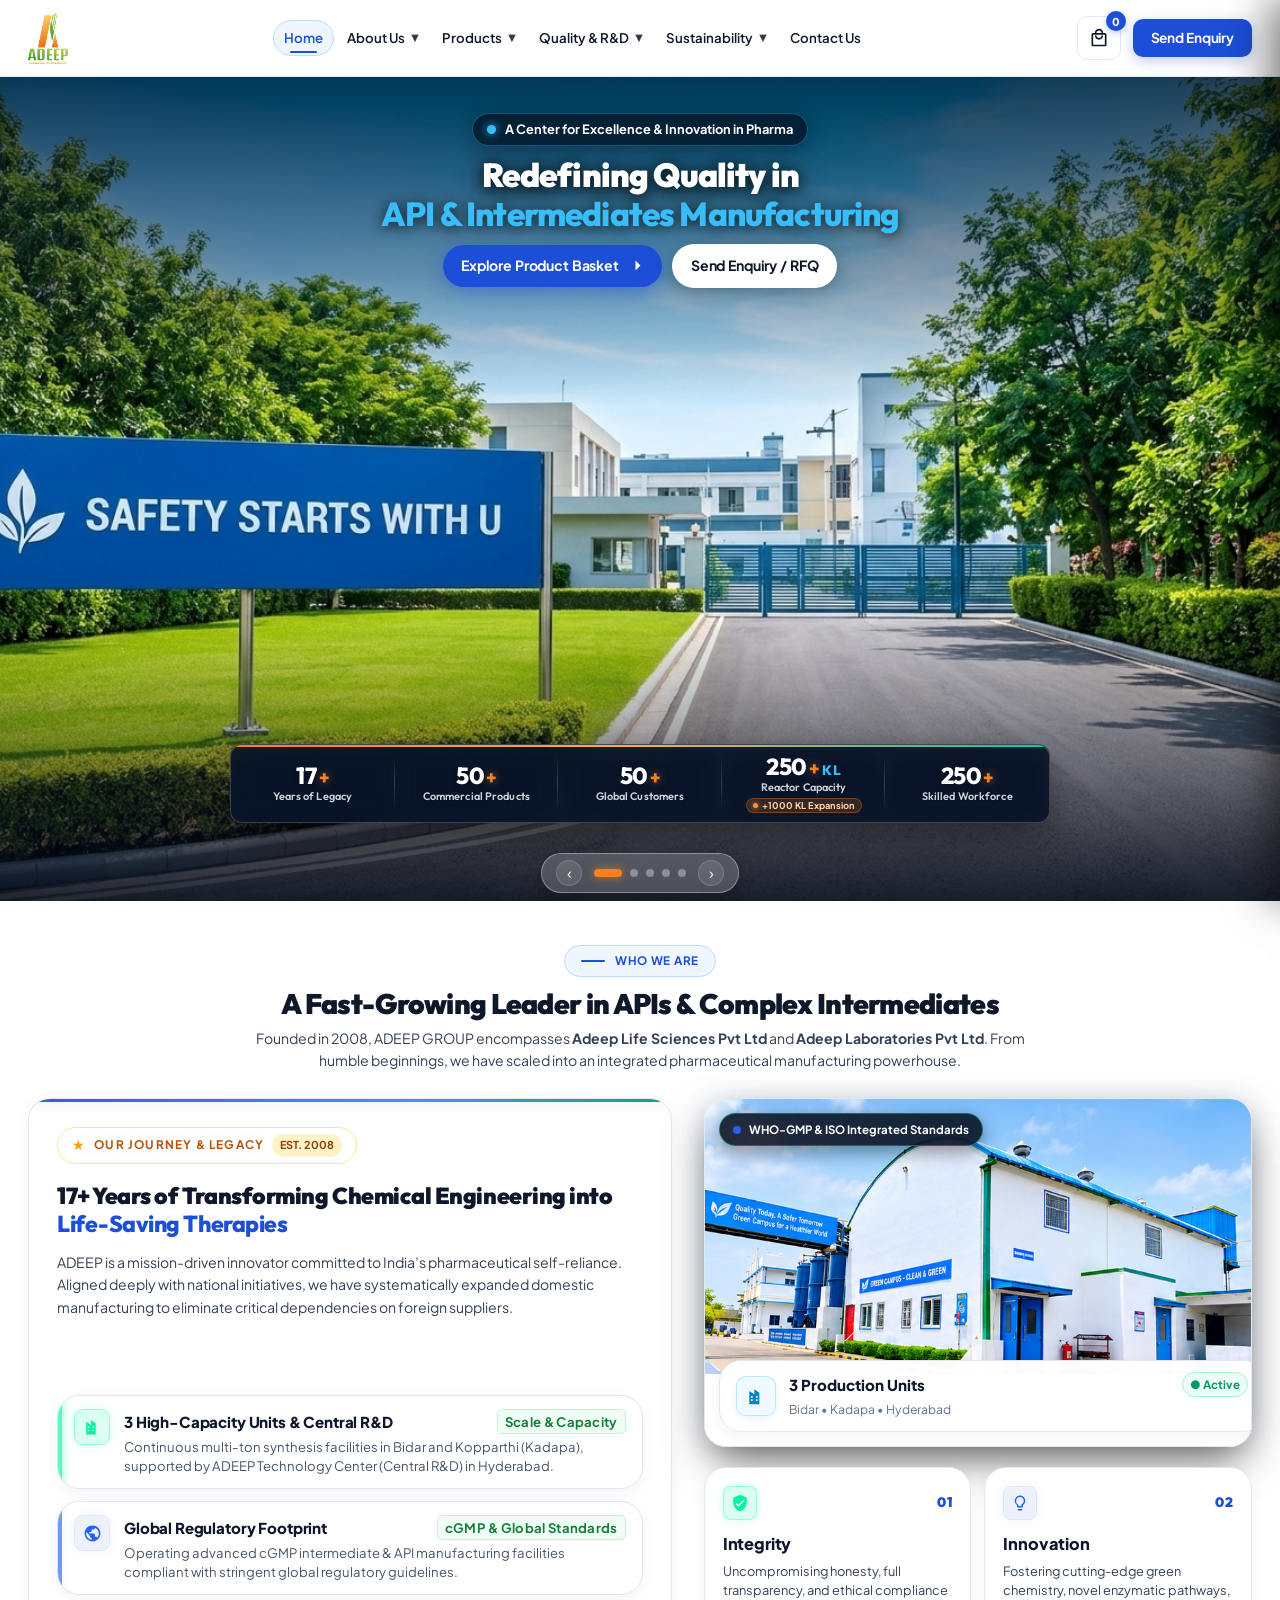
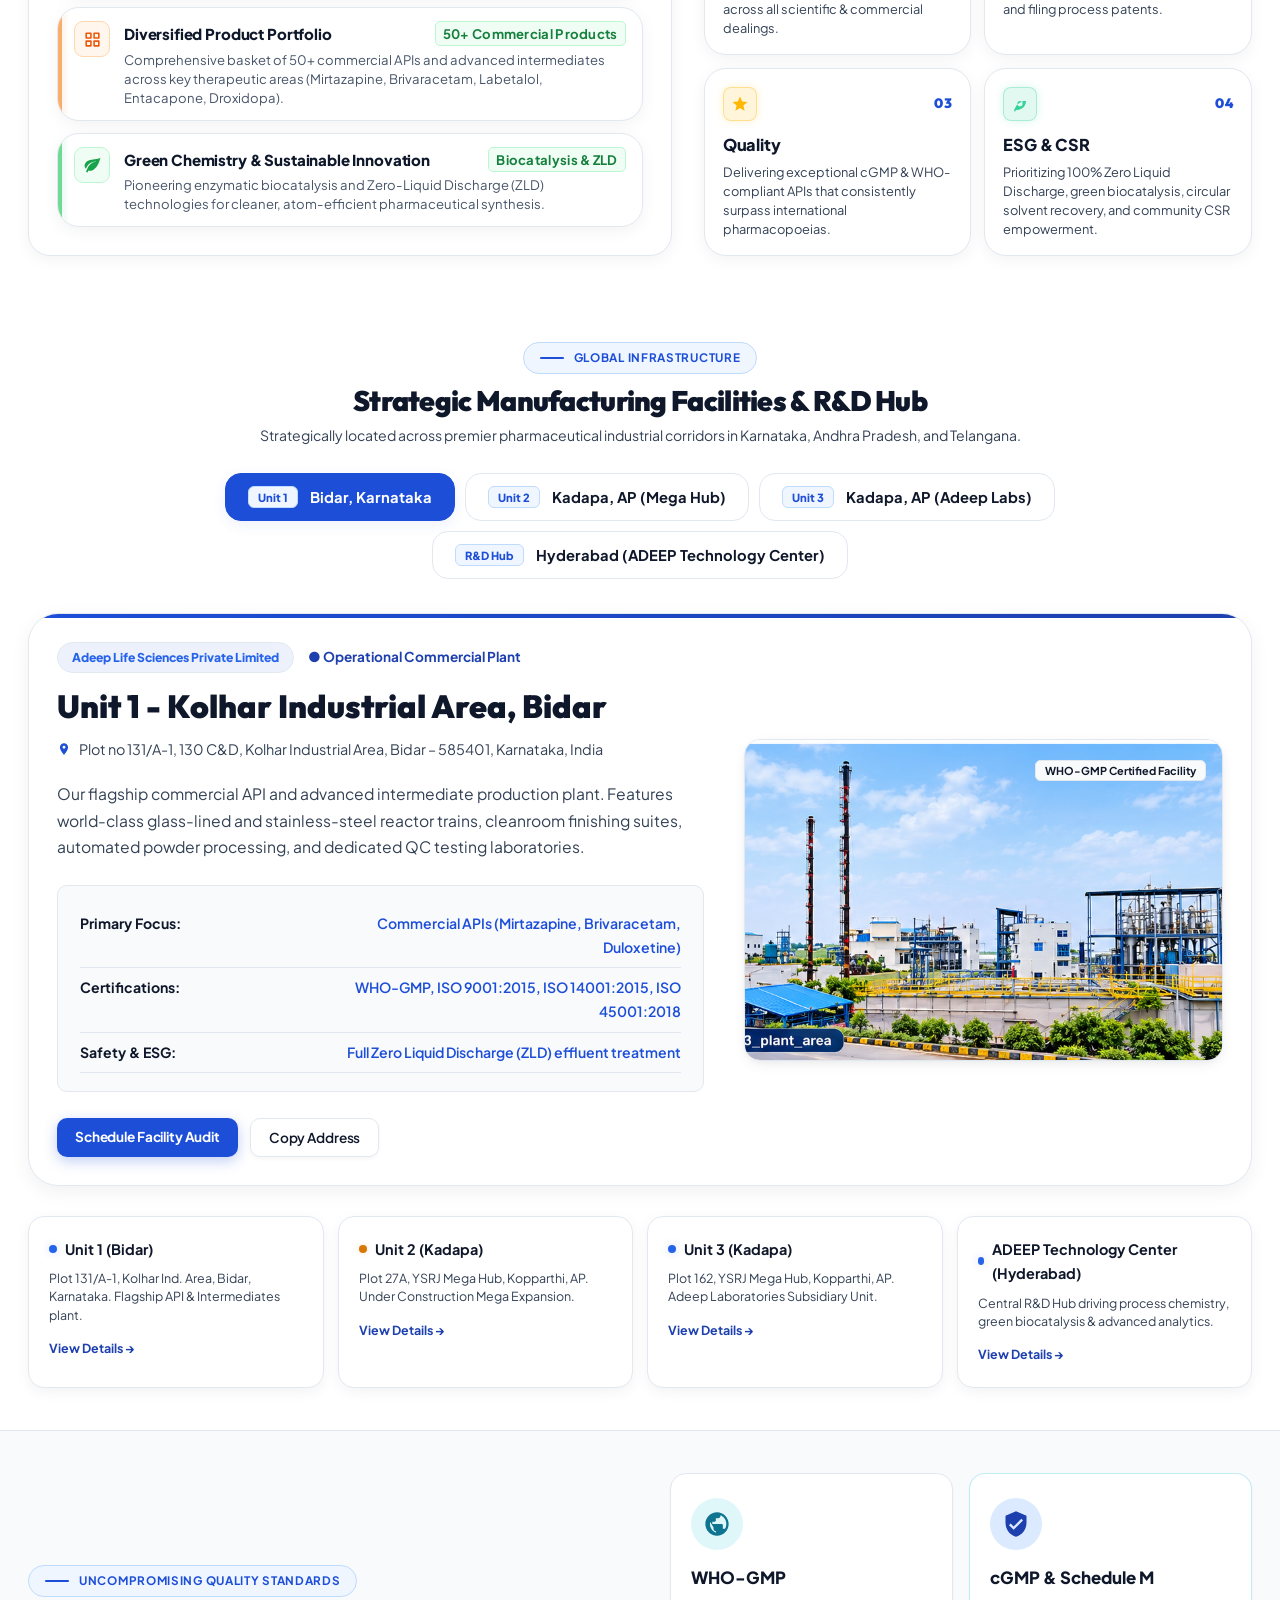
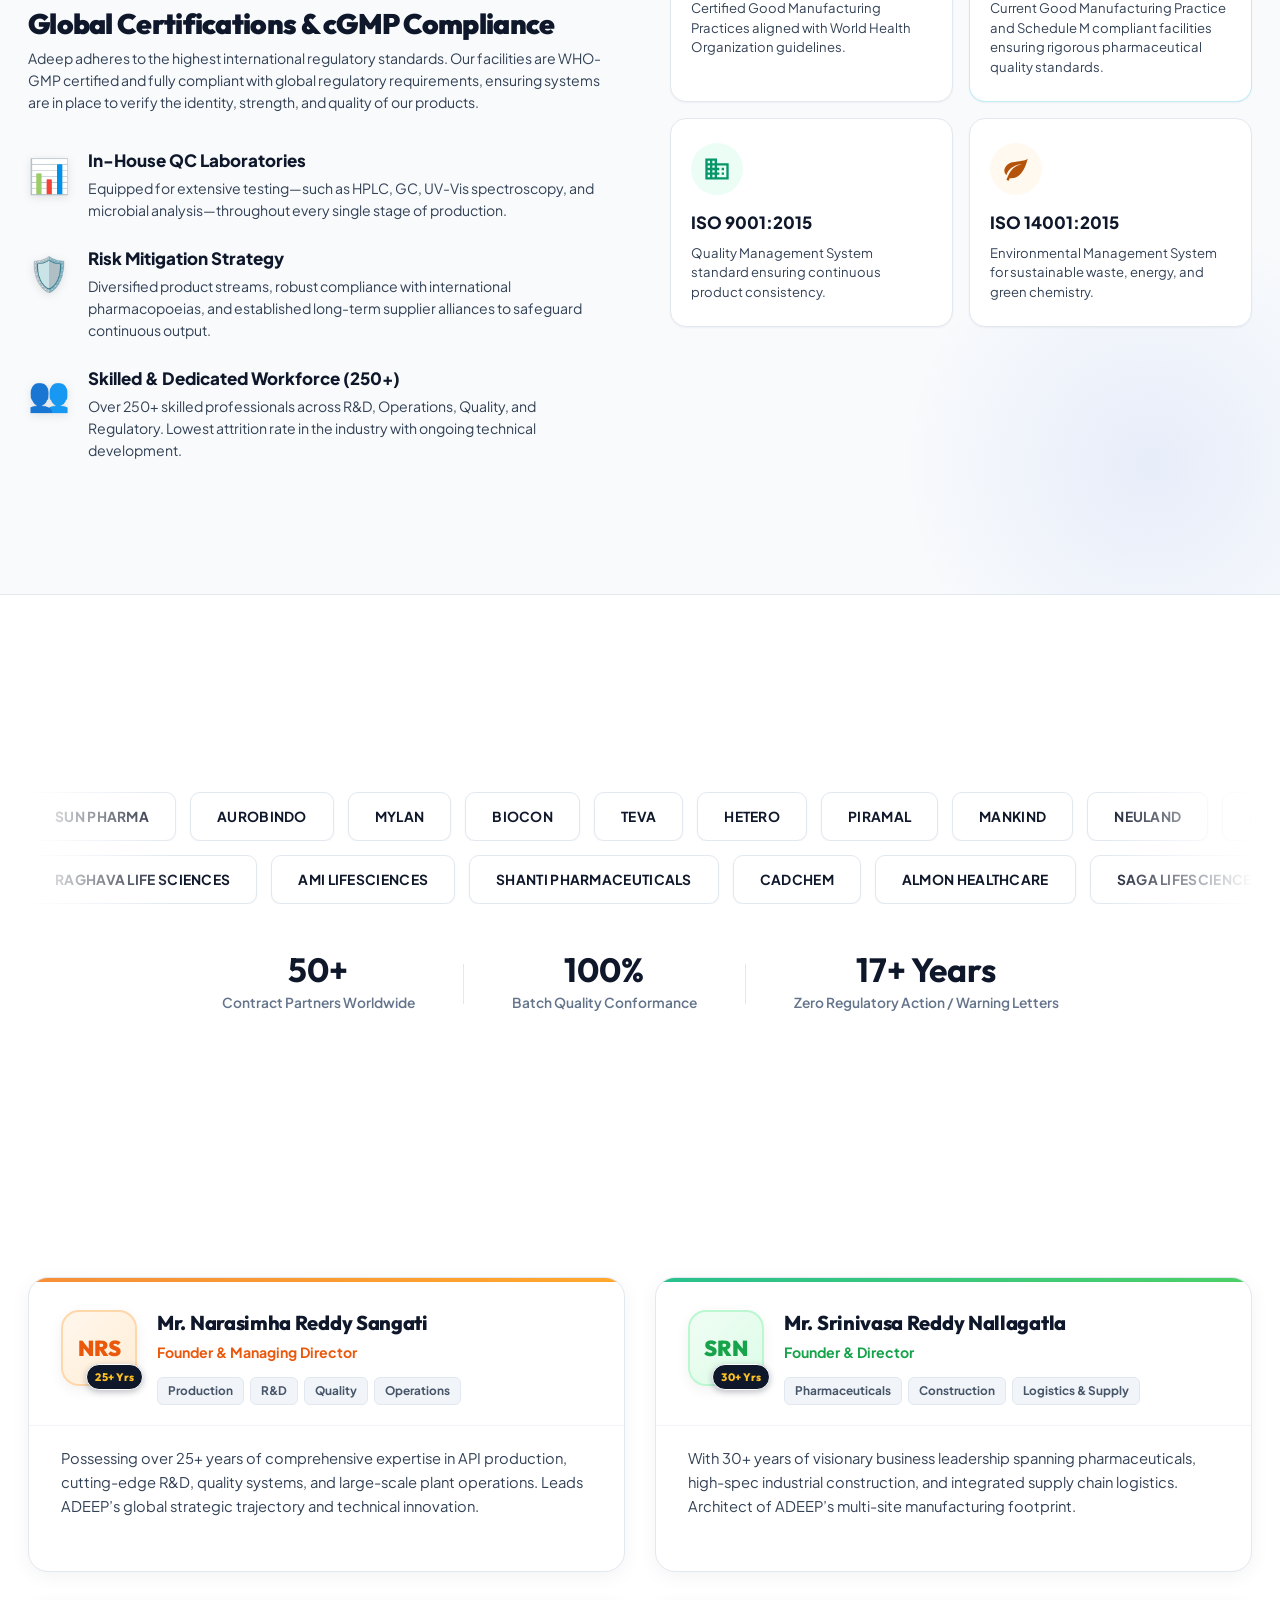
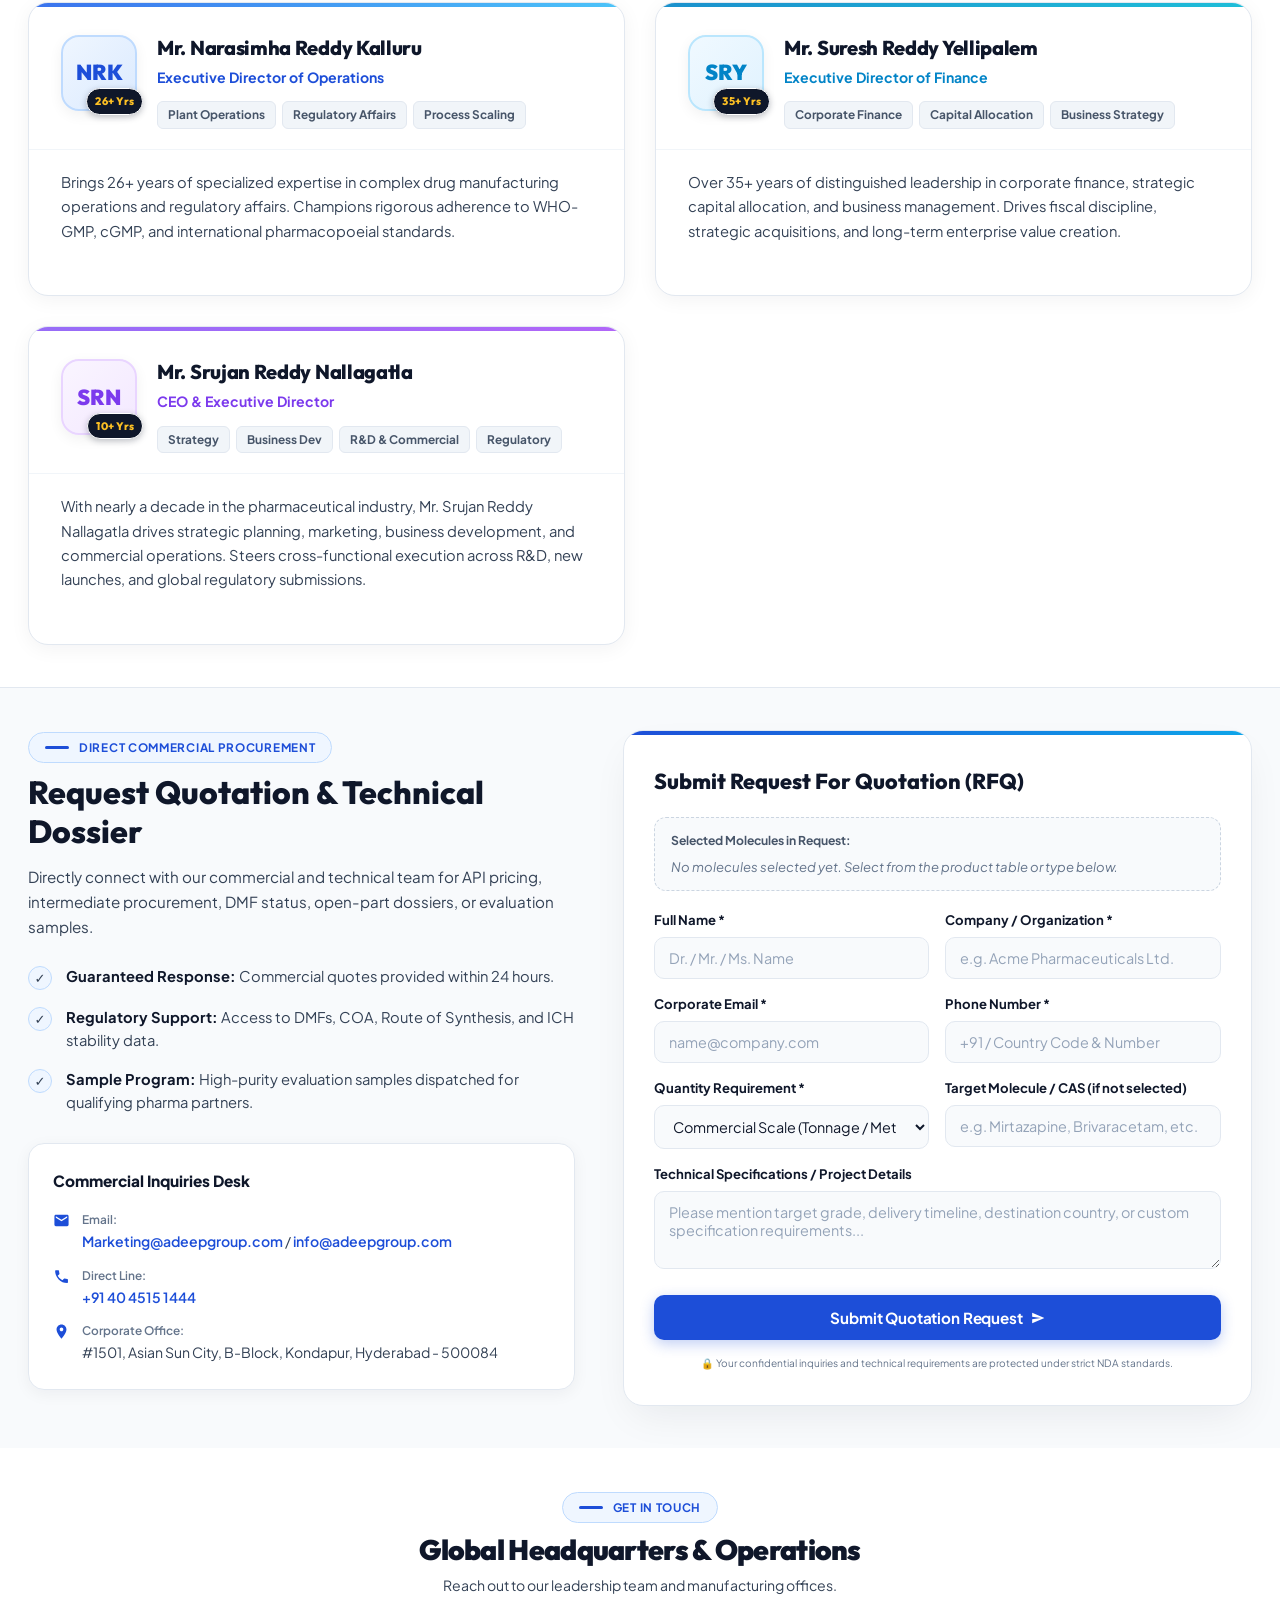
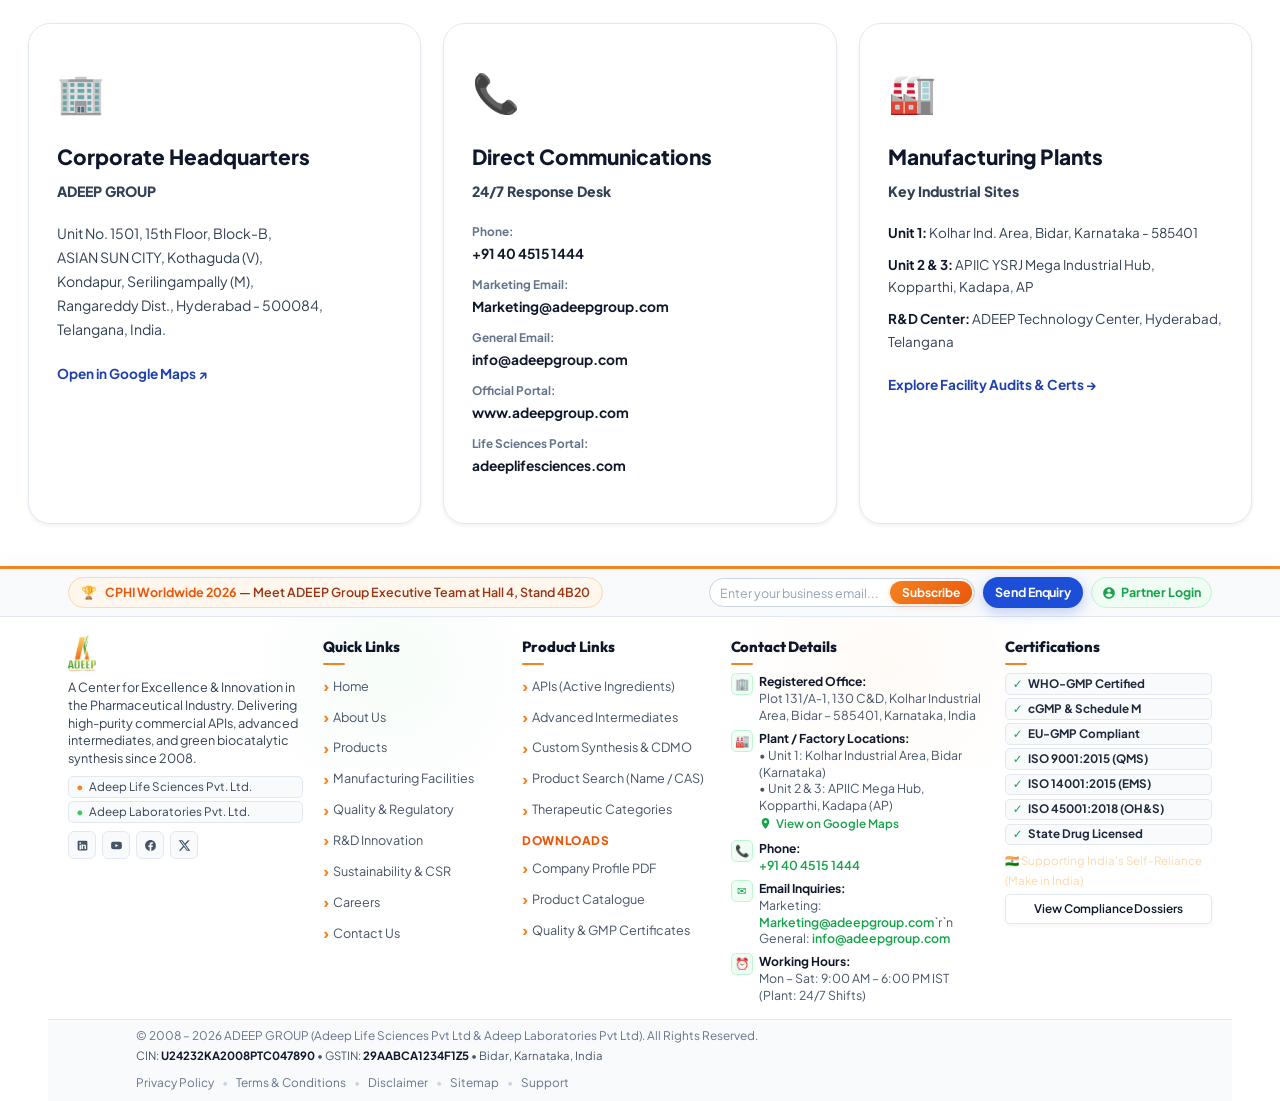
==== commit d417e041: "i" ====
--- a/index.html
+++ b/index.html
@@ -722,6 +722,16 @@
         const text = document.getElementById('splashTelemetryText');
         const badgeText = document.getElementById('splashStatusBadgeText');
         const skipBtn = document.getElementById('splashSkipBtn');
+
+        if (new URLSearchParams(window.location.search).has('nosplash')) {
+          splash.style.display = 'none';
+          document.body.classList.add('site-loaded');
+          window.dispatchEvent(new CustomEvent('splashComplete'));
+          if (typeof window.startHeroSlider === 'function') {
+            window.startHeroSlider();
+          }
+          return;
+        }
 
         function finishSplash() {
           if (finished) return;
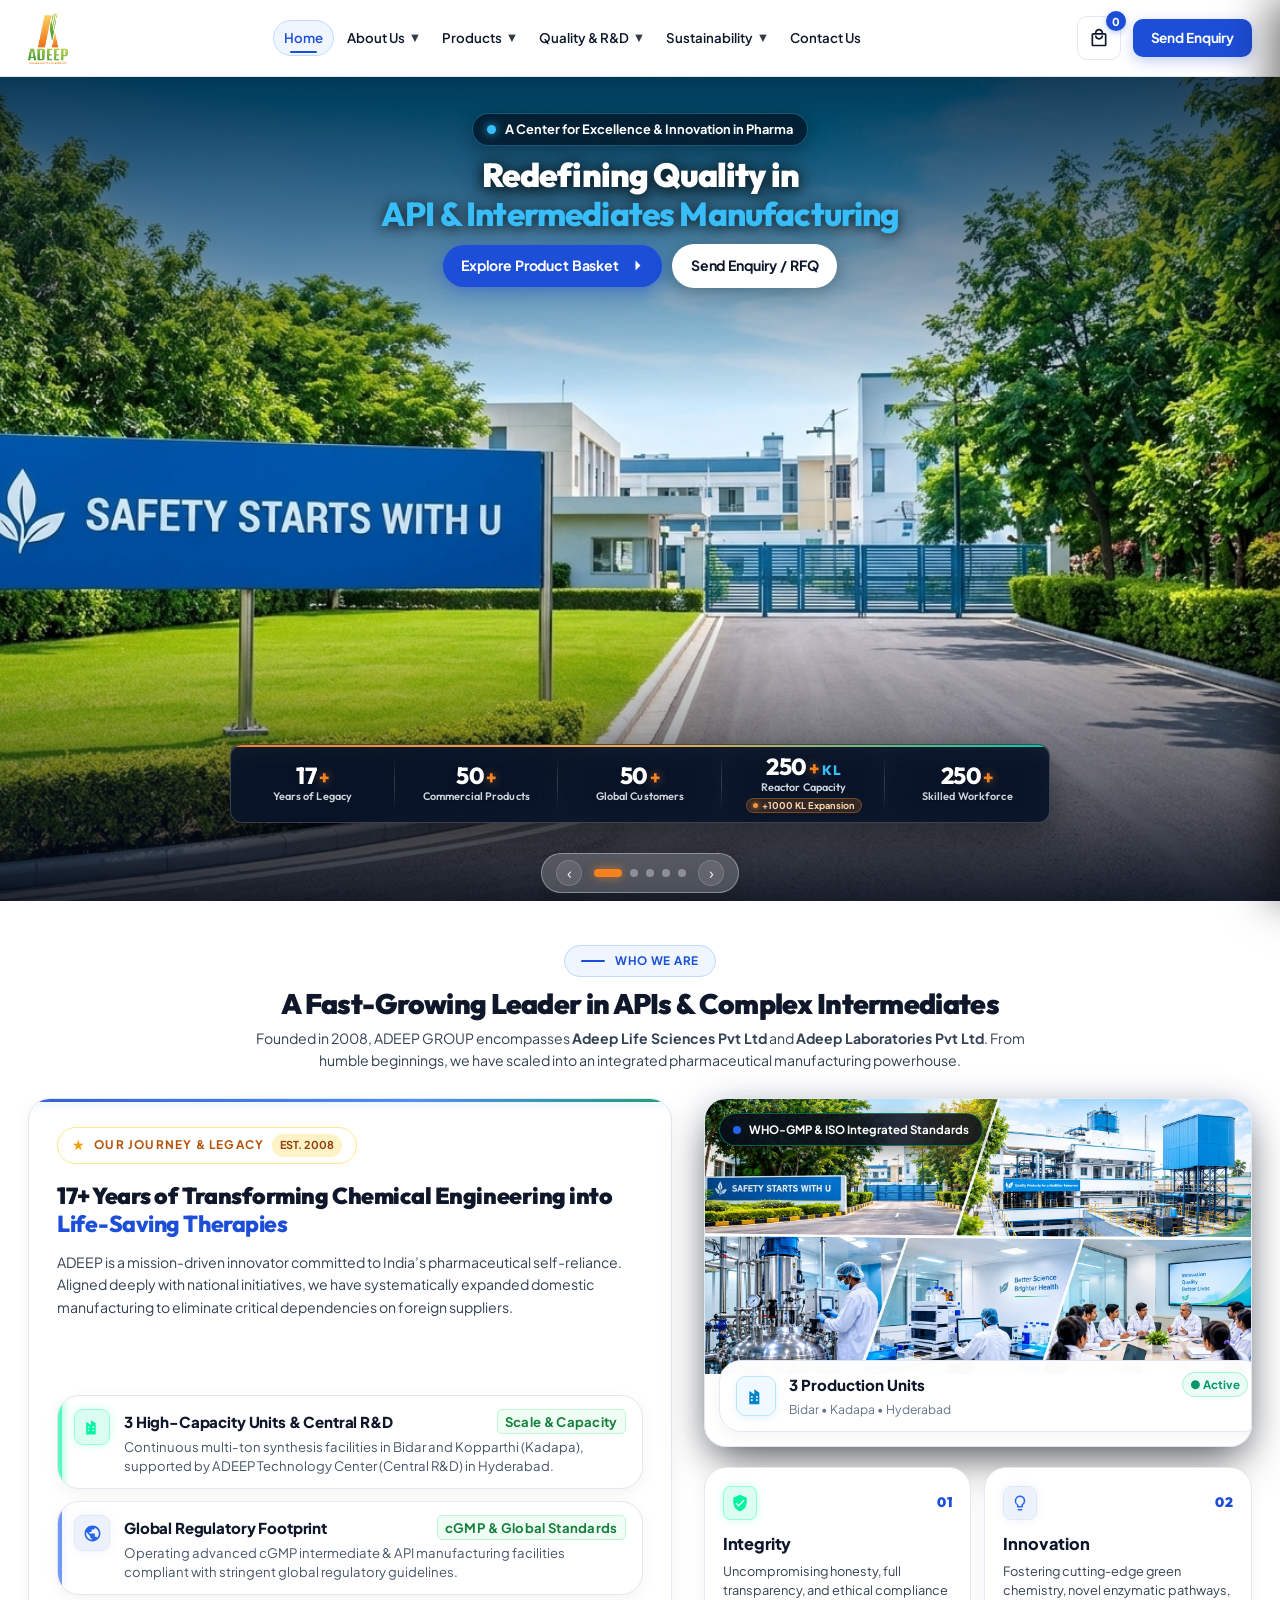
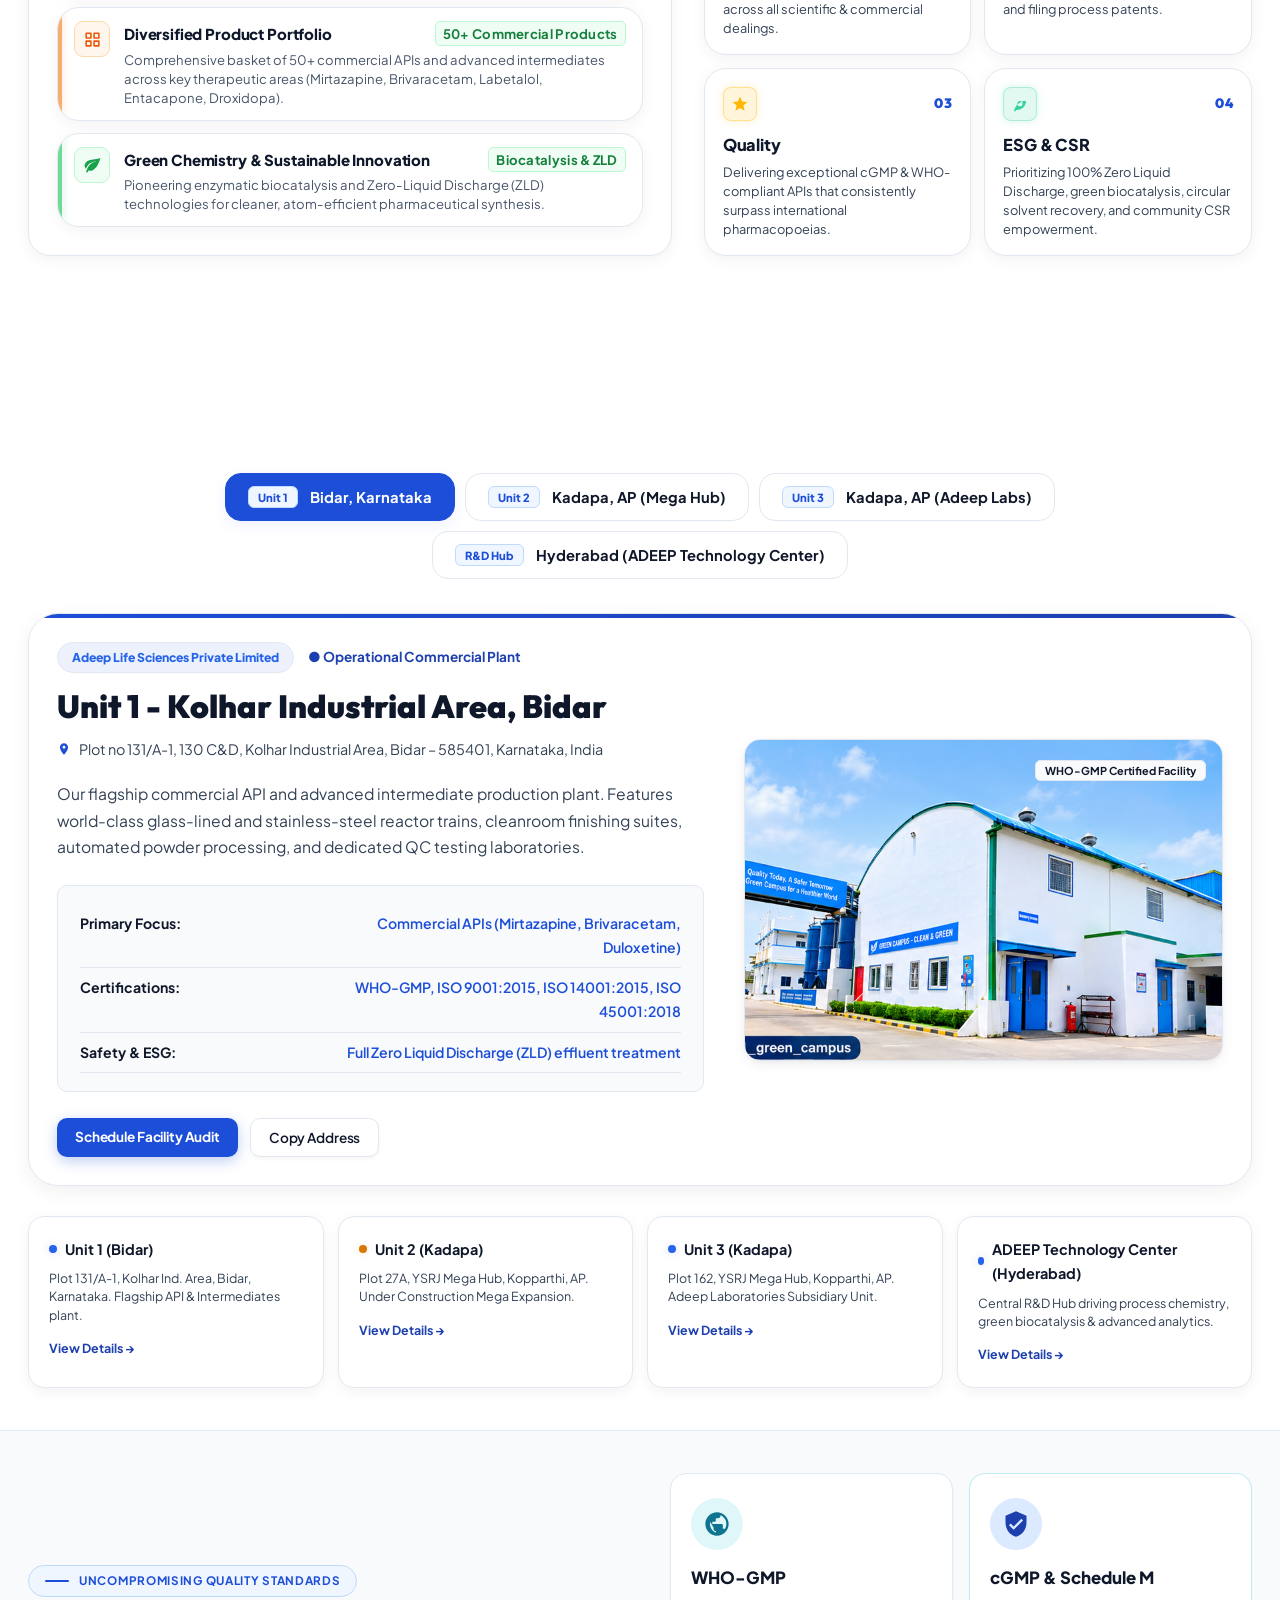
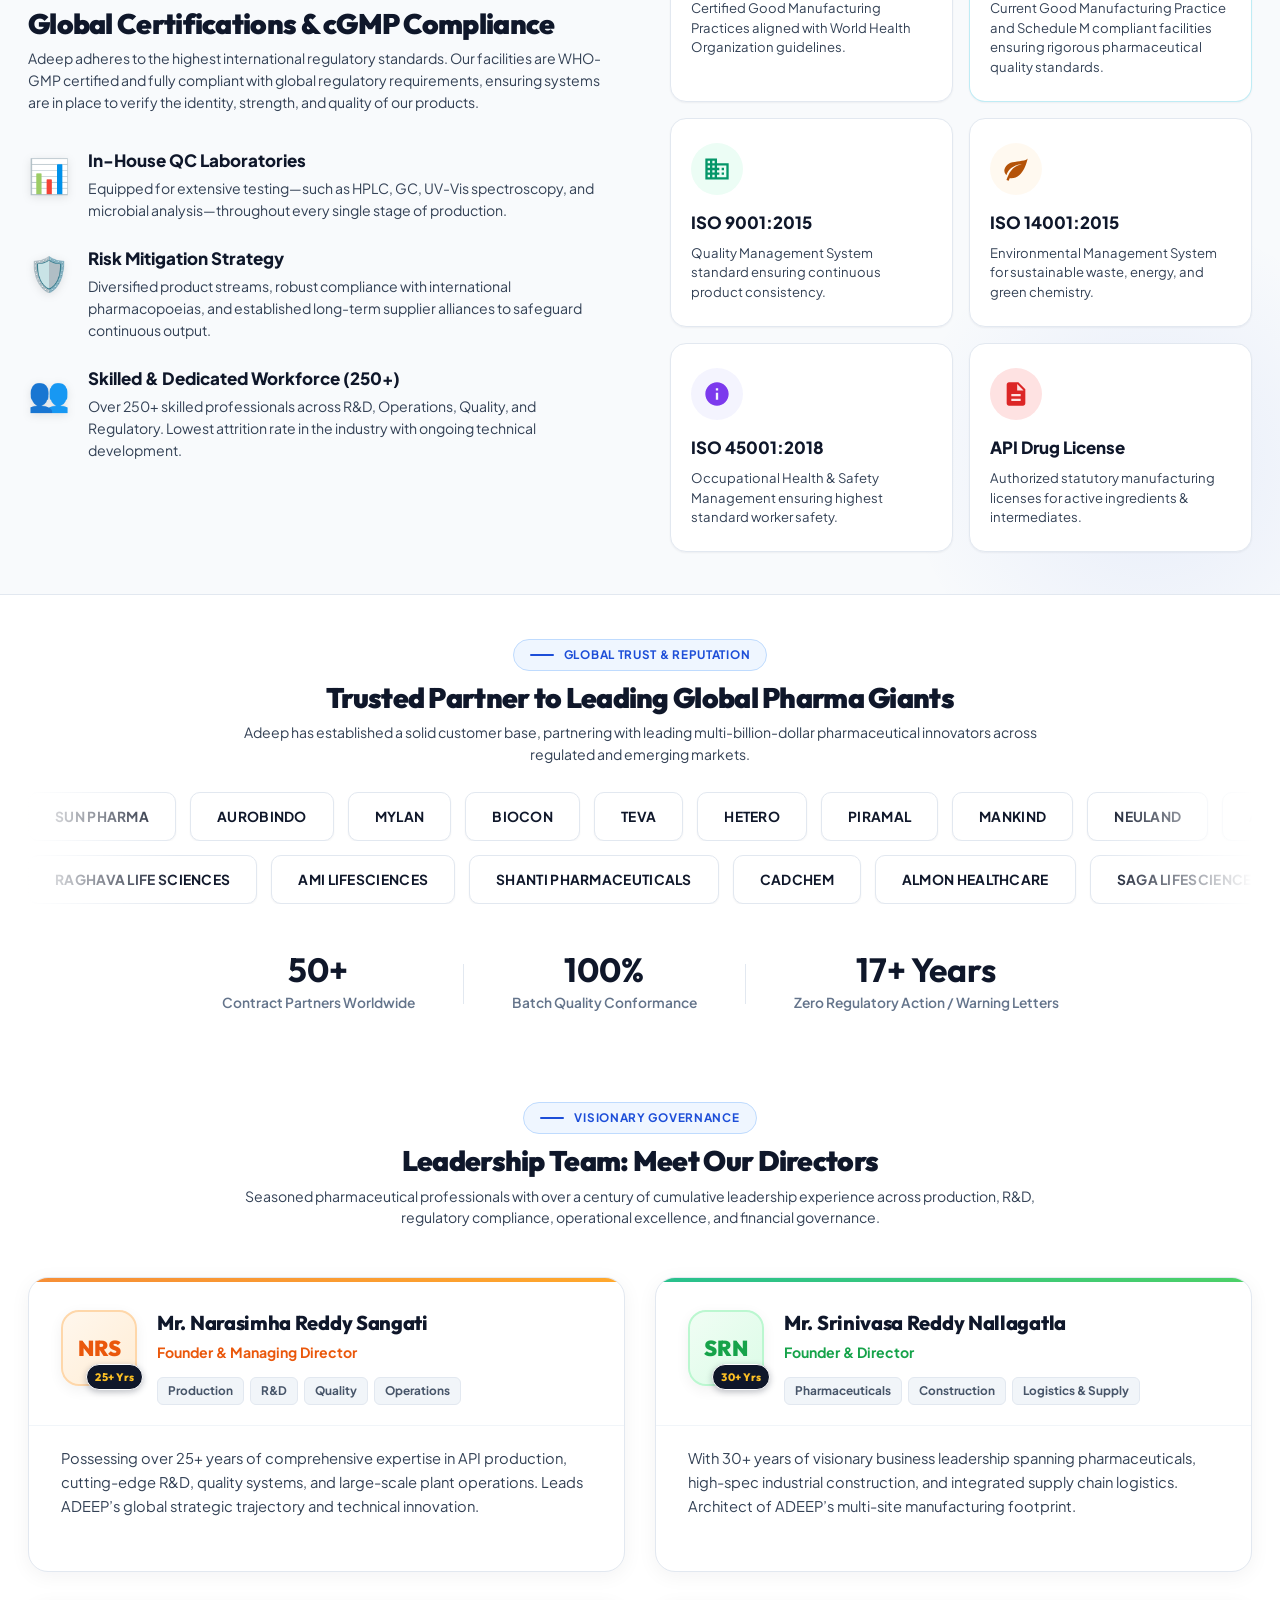
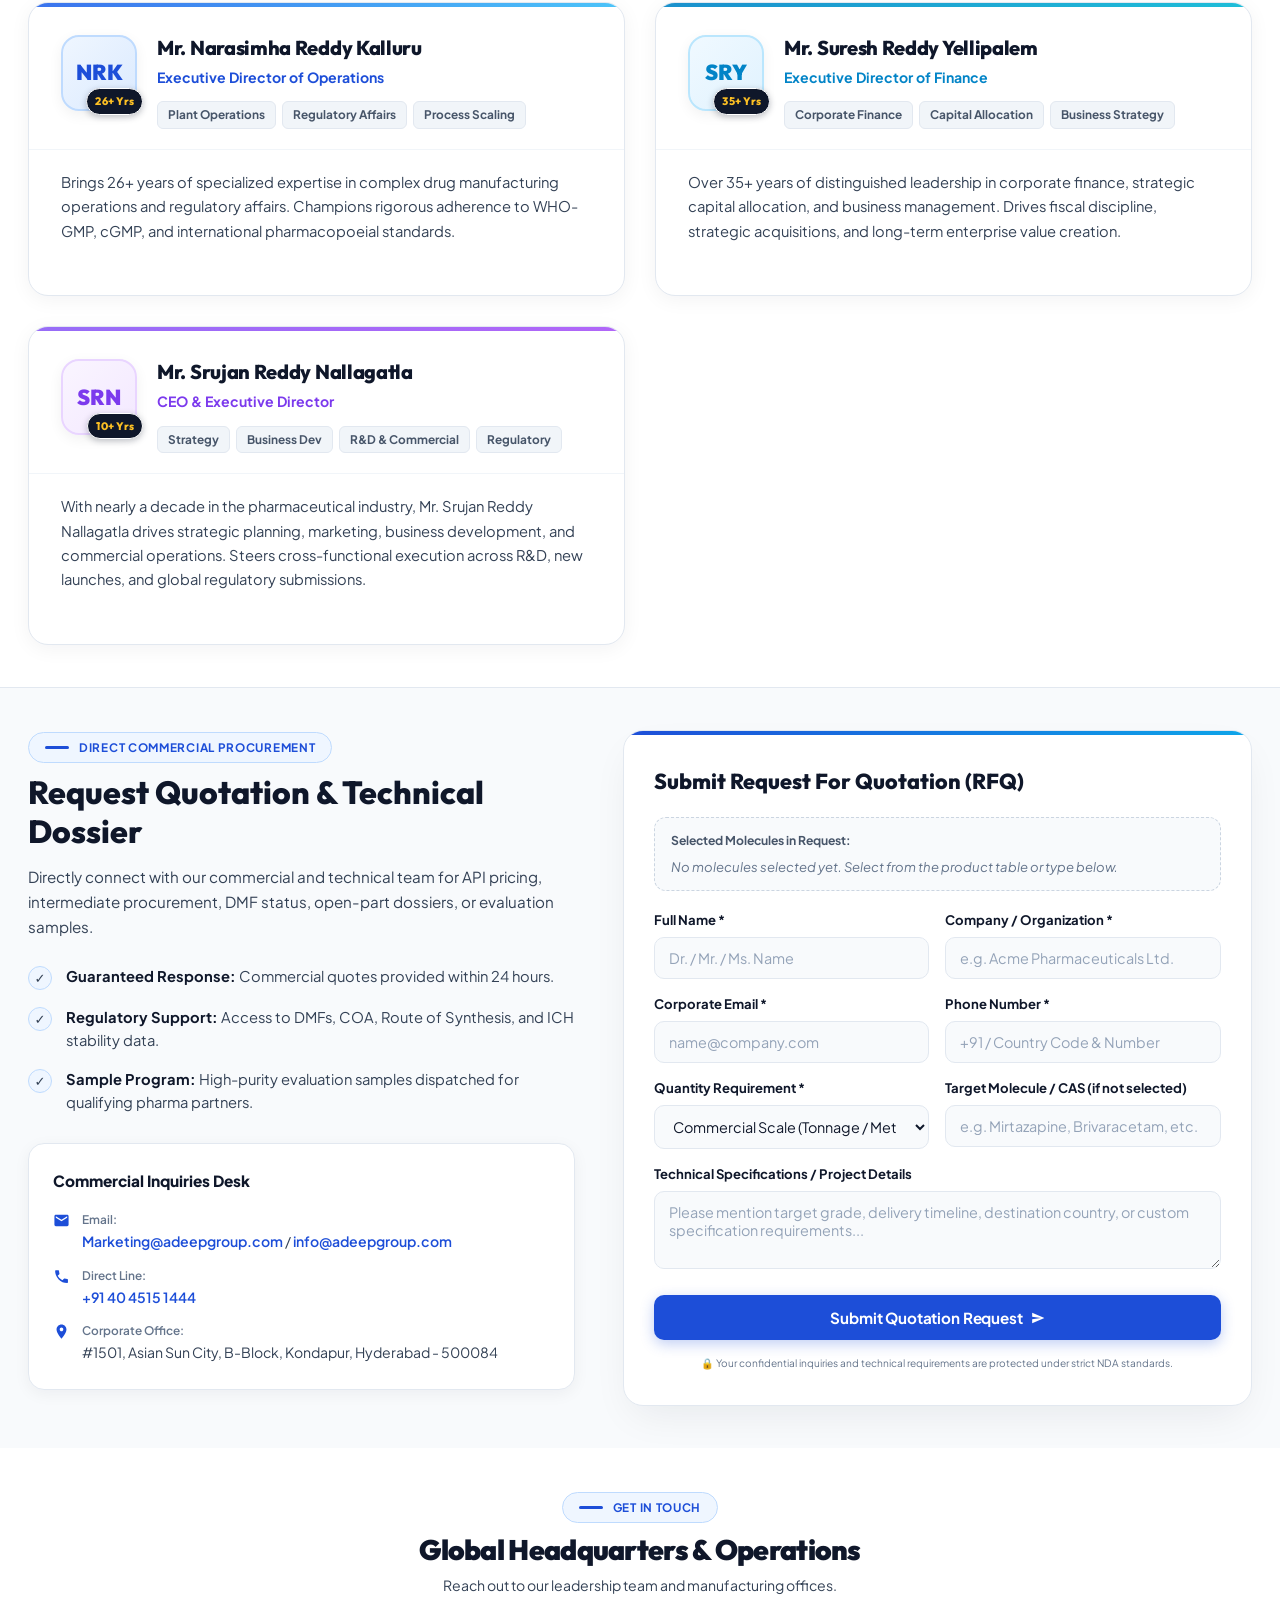
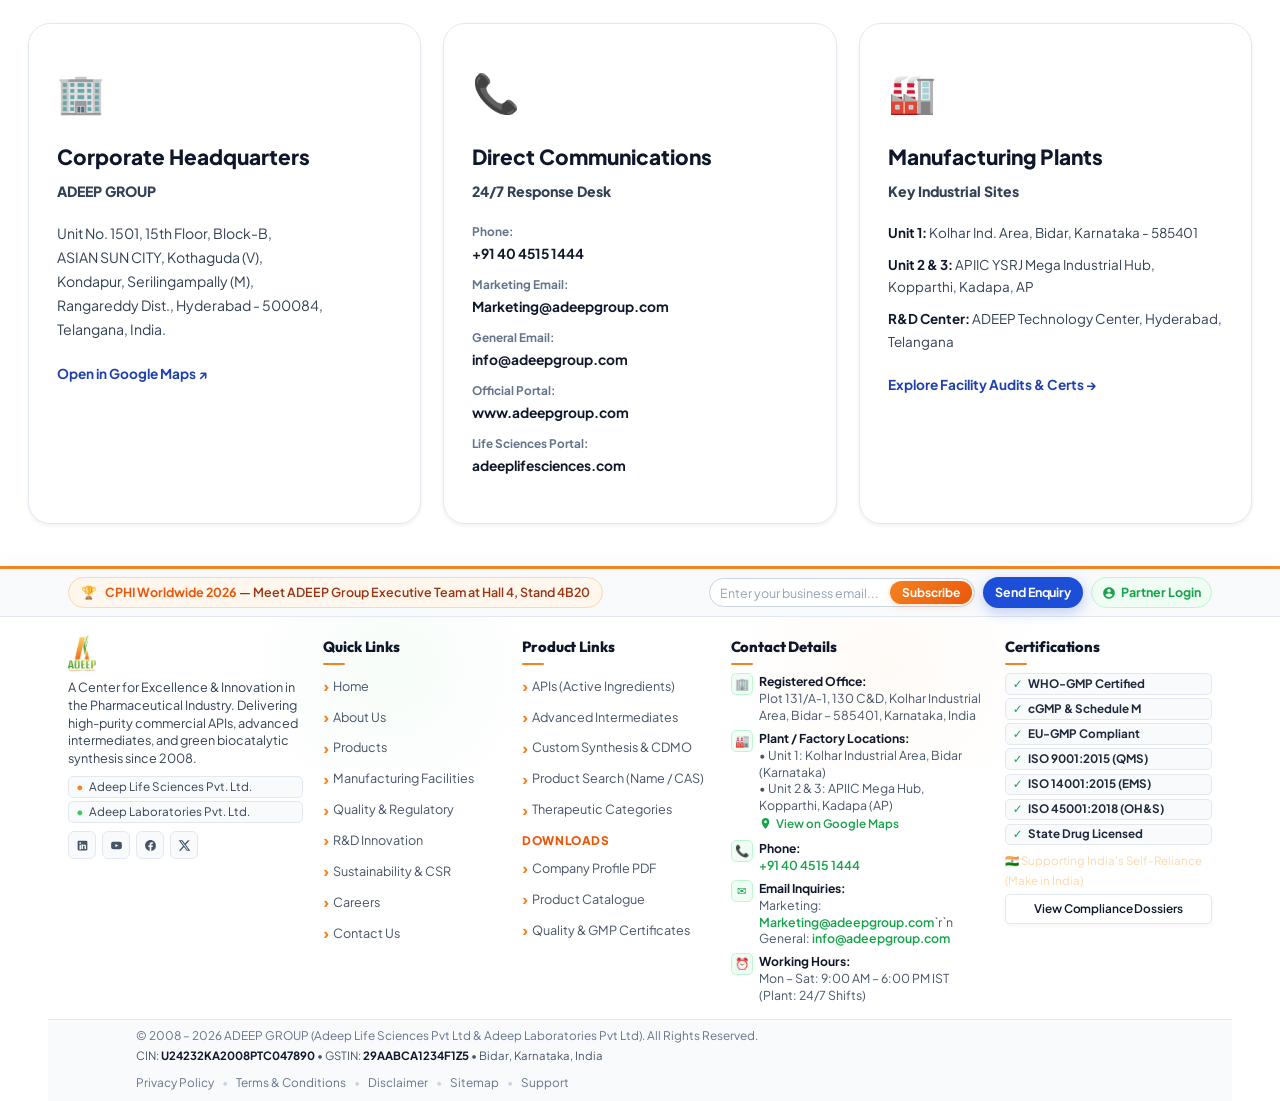
==== commit f94b91f2: "updated final" ====
--- a/index.html
+++ b/index.html
@@ -1084,7 +1084,7 @@
 
         <div class="about-visual-col">
           <div class="visual-image-wrapper">
-            <img src="assets/01_green_campus.png" alt="ADEEP Clean &amp; Green Pharmaceutical Industrial Campus"
+            <img src="assets/pharmaceutical_excellence.jpg" alt="Pharmaceutical Excellence - Safety, Science and Innovation"
               class="about-feature-img" />
             <div class="facility-image-top-badge">
               <span class="pulse-emerald-dot"></span>
@@ -1250,11 +1250,35 @@
             </div>
           </div>
 
-          <div class="fac-visual">
-            <div class="fac-photo-frame">
-              <img src="assets/03_plant_area.png" alt="ADEEP Manufacturing Plant" class="fac-photo" id="facImg" />
+          <div class="fac-visual" id="facVisual">
+            <div class="fac-photo-frame" id="facPhotoFrame">
+              <img src="assets/01_green_campus.png" alt="Unit 1 Bidar Green Campus Facility" class="fac-photo" id="facImg" />
               <div class="fac-photo-overlay">
                 <span class="tag tag-white" id="facTag">WHO-GMP Certified Facility</span>
+              </div>
+            </div>
+            <div class="fac-construction-frame" id="facConstructionFrame" style="display: none;">
+              <div class="construction-icon-pulse">
+                <svg viewBox="0 0 24 24" class="construction-big-svg">
+                  <path d="M12 2L1 21h22L12 2zm0 3.99L19.53 19H4.47L12 5.99zM11 10v4h2v-4h-2zm0 6v2h2v-2h-2z" />
+                </svg>
+              </div>
+              <div class="construction-badge-pill">
+                <span class="f-dot dot-construction"></span>
+                <span>Under Active Construction</span>
+              </div>
+              <h4 class="construction-hub-title">Mega Hub Greenfield Expansion</h4>
+              <p class="construction-hub-desc">
+                State-of-the-art biocatalysis and continuous-flow API synthesis facility currently under active civil development at YSRJ Mega Industrial Hub, Kopparthi.
+              </p>
+              <div class="construction-highlights">
+                <span class="c-tag">PLI Scheme Aligned</span>
+                <span class="c-tag">EU-GMP Architecture</span>
+                <span class="c-tag">Zero Liquid Discharge (ZLD)</span>
+              </div>
+              <div class="construction-photo-note">
+                <svg viewBox="0 0 24 24"><path d="M12 2C6.48 2 2 6.48 2 12s4.48 10 10 10 10-4.48 10-10S17.52 2 12 2zm1 15h-2v-6h2v6zm0-8h-2V7h2v2z"/></svg>
+                <span>Site photography will be published following official commissioning</span>
               </div>
             </div>
           </div>
--- a/styles.css
+++ b/styles.css
@@ -2321,6 +2321,169 @@
 .fac-photo { width: 100%; height: 320px; object-fit: cover; transition: transform 0.6s var(--ease); }
 .fac-photo-frame:hover .fac-photo { transform: scale(1.04); }
 .fac-photo-overlay { position: absolute; top: 16px; right: 16px; }
+
+/* Facility Card Under Construction State */
+.fac-construction-frame {
+  height: 320px;
+  background: linear-gradient(135deg, rgba(8, 16, 36, 0.96) 0%, rgba(13, 27, 62, 0.94) 100%);
+  border: 1.5px dashed rgba(245, 158, 11, 0.45);
+  border-radius: var(--r-lg);
+  padding: 24px;
+  display: flex;
+  flex-direction: column;
+  align-items: center;
+  justify-content: center;
+  text-align: center;
+  position: relative;
+  overflow: hidden;
+  box-shadow: inset 0 0 30px rgba(245, 158, 11, 0.05), var(--shadow-md);
+}
+
+.fac-construction-frame::before {
+  content: '';
+  position: absolute;
+  inset: 0;
+  background: radial-gradient(circle at 50% 30%, rgba(245, 158, 11, 0.12) 0%, transparent 65%);
+  pointer-events: none;
+}
+
+.construction-icon-pulse {
+  width: 52px;
+  height: 52px;
+  border-radius: 50%;
+  background: rgba(245, 158, 11, 0.14);
+  border: 1px solid rgba(245, 158, 11, 0.4);
+  display: flex;
+  align-items: center;
+  justify-content: center;
+  margin-bottom: 12px;
+  box-shadow: 0 0 18px rgba(245, 158, 11, 0.25);
+}
+
+.construction-big-svg {
+  width: 26px;
+  height: 26px;
+  fill: #f59e0b;
+}
+
+.construction-badge-pill {
+  display: inline-flex;
+  align-items: center;
+  gap: 7px;
+  padding: 4px 12px;
+  border-radius: var(--r-full);
+  background: rgba(245, 158, 11, 0.15);
+  border: 1px solid rgba(245, 158, 11, 0.4);
+  color: #fbbf24;
+  font-size: 0.72rem;
+  font-weight: 800;
+  letter-spacing: 0.5px;
+  text-transform: uppercase;
+  margin-bottom: 10px;
+}
+
+.construction-hub-title {
+  font-family: var(--font-heading);
+  font-size: 1.15rem;
+  font-weight: 800;
+  color: #ffffff;
+  margin-bottom: 8px;
+  letter-spacing: -0.01em;
+}
+
+.construction-hub-desc {
+  font-size: 0.82rem;
+  color: #94a3b8;
+  line-height: 1.5;
+  max-width: 380px;
+  margin-bottom: 14px;
+}
+
+.construction-highlights {
+  display: flex;
+  flex-wrap: wrap;
+  gap: 6px;
+  justify-content: center;
+  margin-bottom: 14px;
+}
+
+.construction-highlights .c-tag {
+  font-size: 0.68rem;
+  font-weight: 700;
+  padding: 3px 9px;
+  border-radius: 6px;
+  background: rgba(255, 255, 255, 0.06);
+  border: 1px solid rgba(255, 255, 255, 0.12);
+  color: #cbd5e1;
+}
+
+.construction-photo-note {
+  display: flex;
+  align-items: center;
+  gap: 6px;
+  font-size: 0.72rem;
+  color: #64748b;
+  font-style: italic;
+}
+
+.construction-photo-note svg {
+  width: 14px;
+  height: 14px;
+  fill: #64748b;
+  flex-shrink: 0;
+}
+
+/* Facilities page under construction wrapper */
+.ffc-construction-wrapper {
+  background: linear-gradient(135deg, rgba(8, 16, 36, 0.96) 0%, rgba(13, 27, 62, 0.94) 100%) !important;
+  border-bottom: 1.5px dashed rgba(245, 158, 11, 0.45);
+  display: flex;
+  align-items: center;
+  justify-content: center;
+  text-align: center;
+  padding: 24px;
+}
+
+.construction-blueprint-card {
+  display: flex;
+  flex-direction: column;
+  align-items: center;
+  justify-content: center;
+  gap: 6px;
+  z-index: 1;
+}
+
+.blueprint-icon-ring {
+  width: 44px;
+  height: 44px;
+  border-radius: 50%;
+  background: rgba(245, 158, 11, 0.15);
+  border: 1px solid rgba(245, 158, 11, 0.4);
+  display: flex;
+  align-items: center;
+  justify-content: center;
+  margin-bottom: 4px;
+  box-shadow: 0 0 15px rgba(245, 158, 11, 0.25);
+}
+
+.blueprint-icon {
+  width: 22px;
+  height: 22px;
+  fill: #f59e0b;
+}
+
+.blueprint-title {
+  font-family: var(--font-heading);
+  font-size: 1rem;
+  font-weight: 800;
+  color: #ffffff;
+}
+
+.blueprint-sub {
+  font-size: 0.76rem;
+  color: #94a3b8;
+  max-width: 320px;
+}
 
 .facility-summary-cards {
   display: grid;
